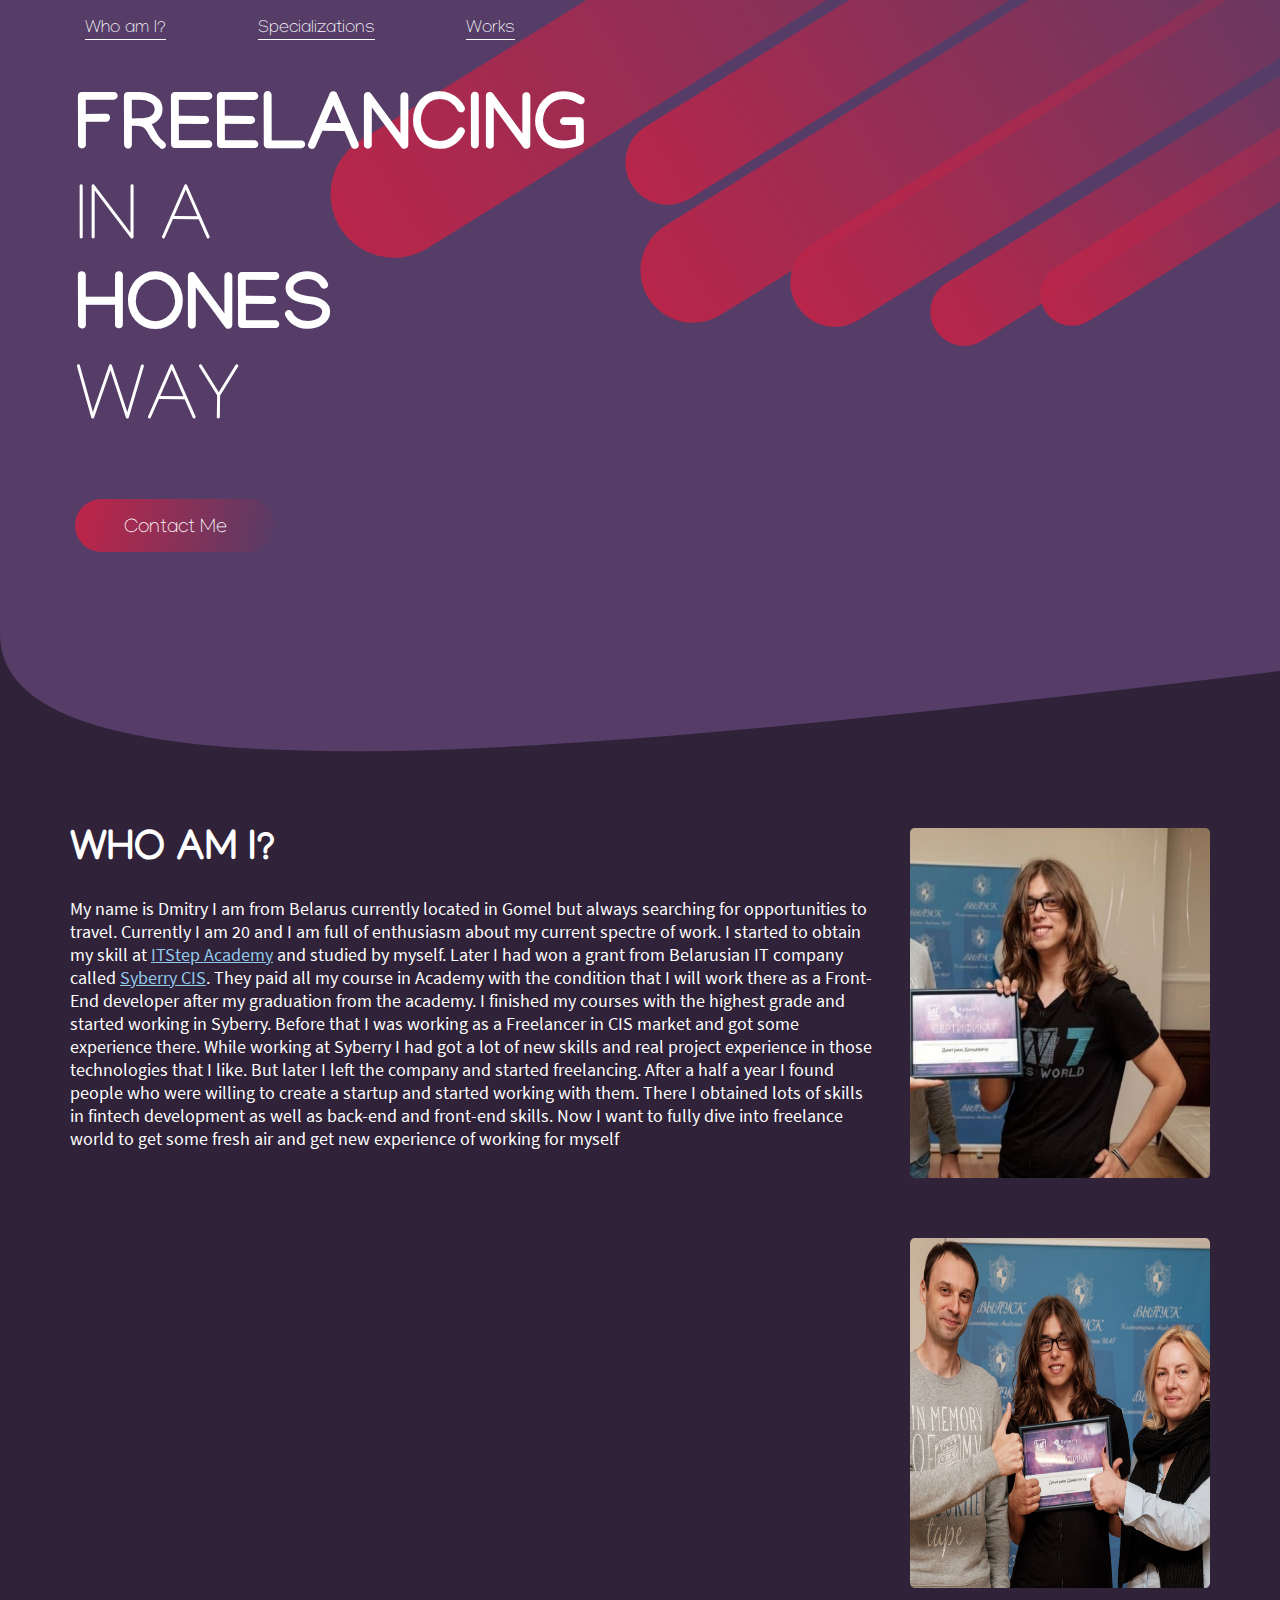
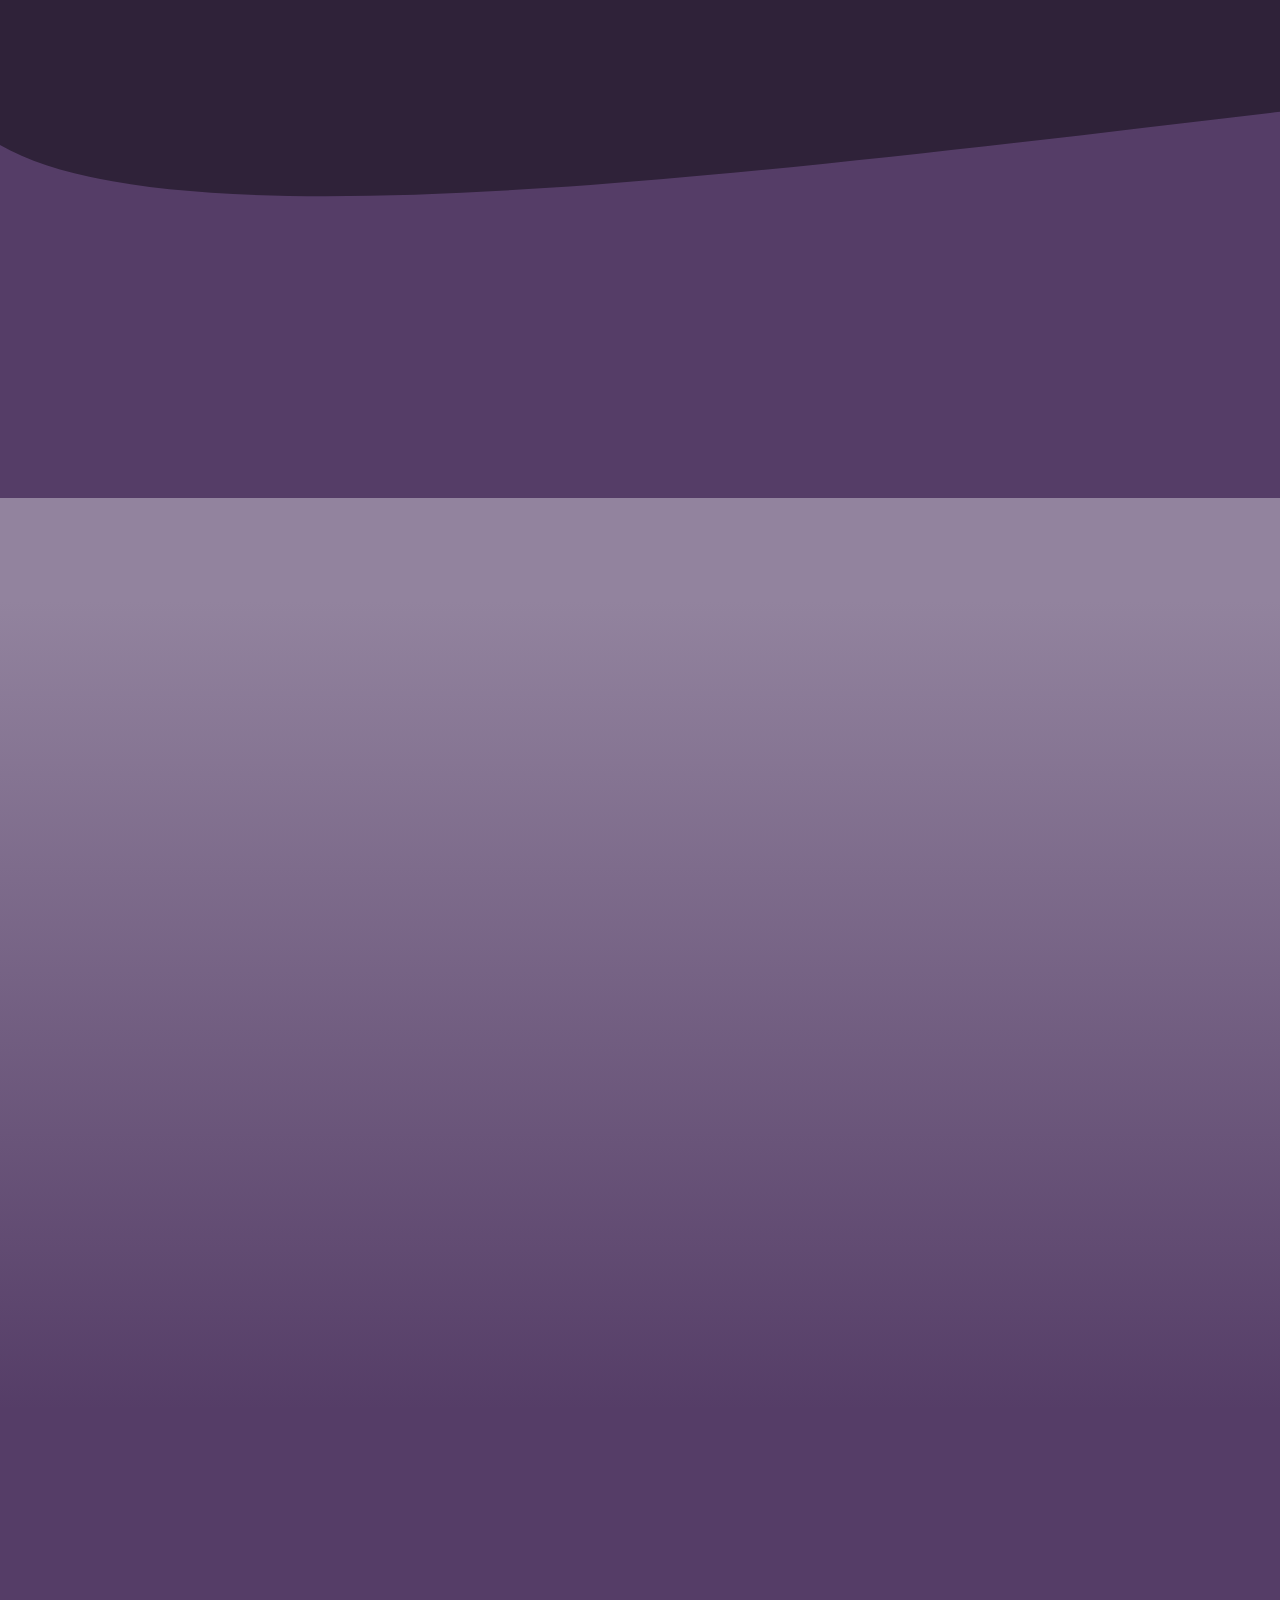
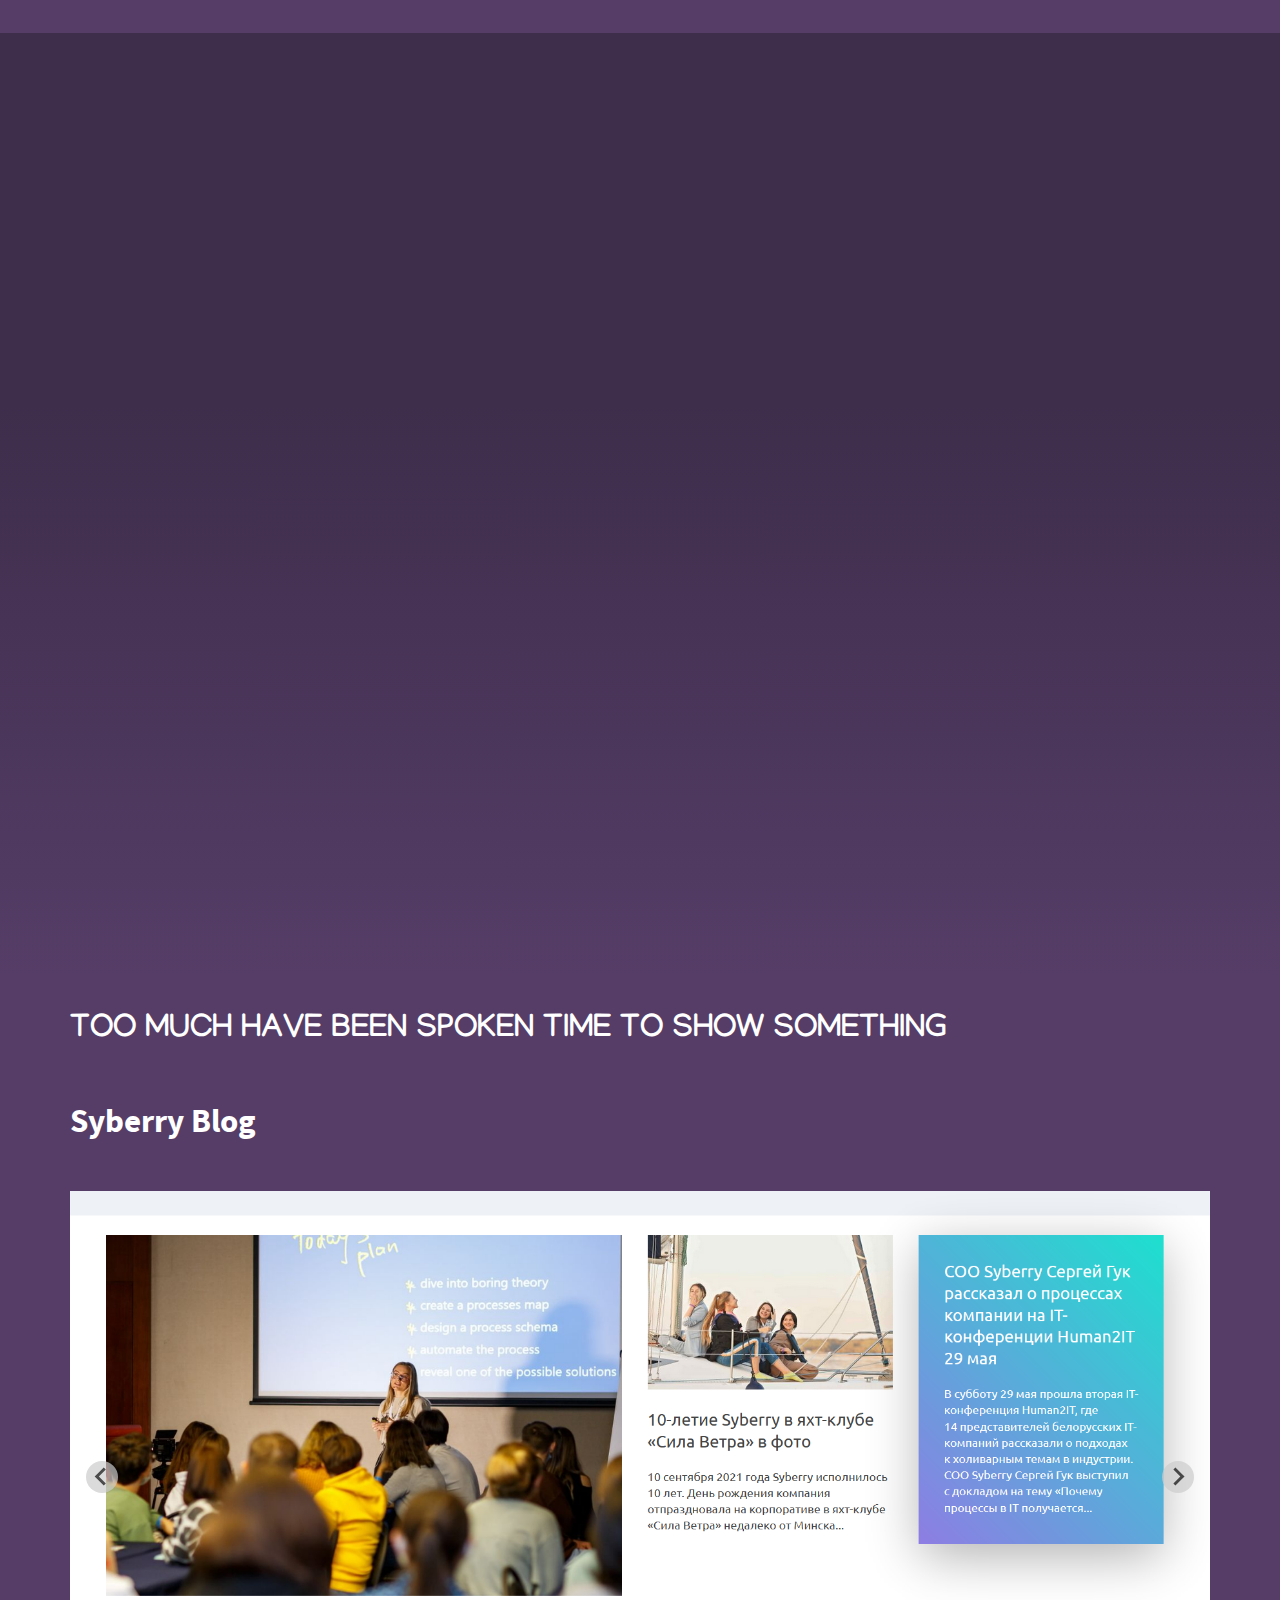
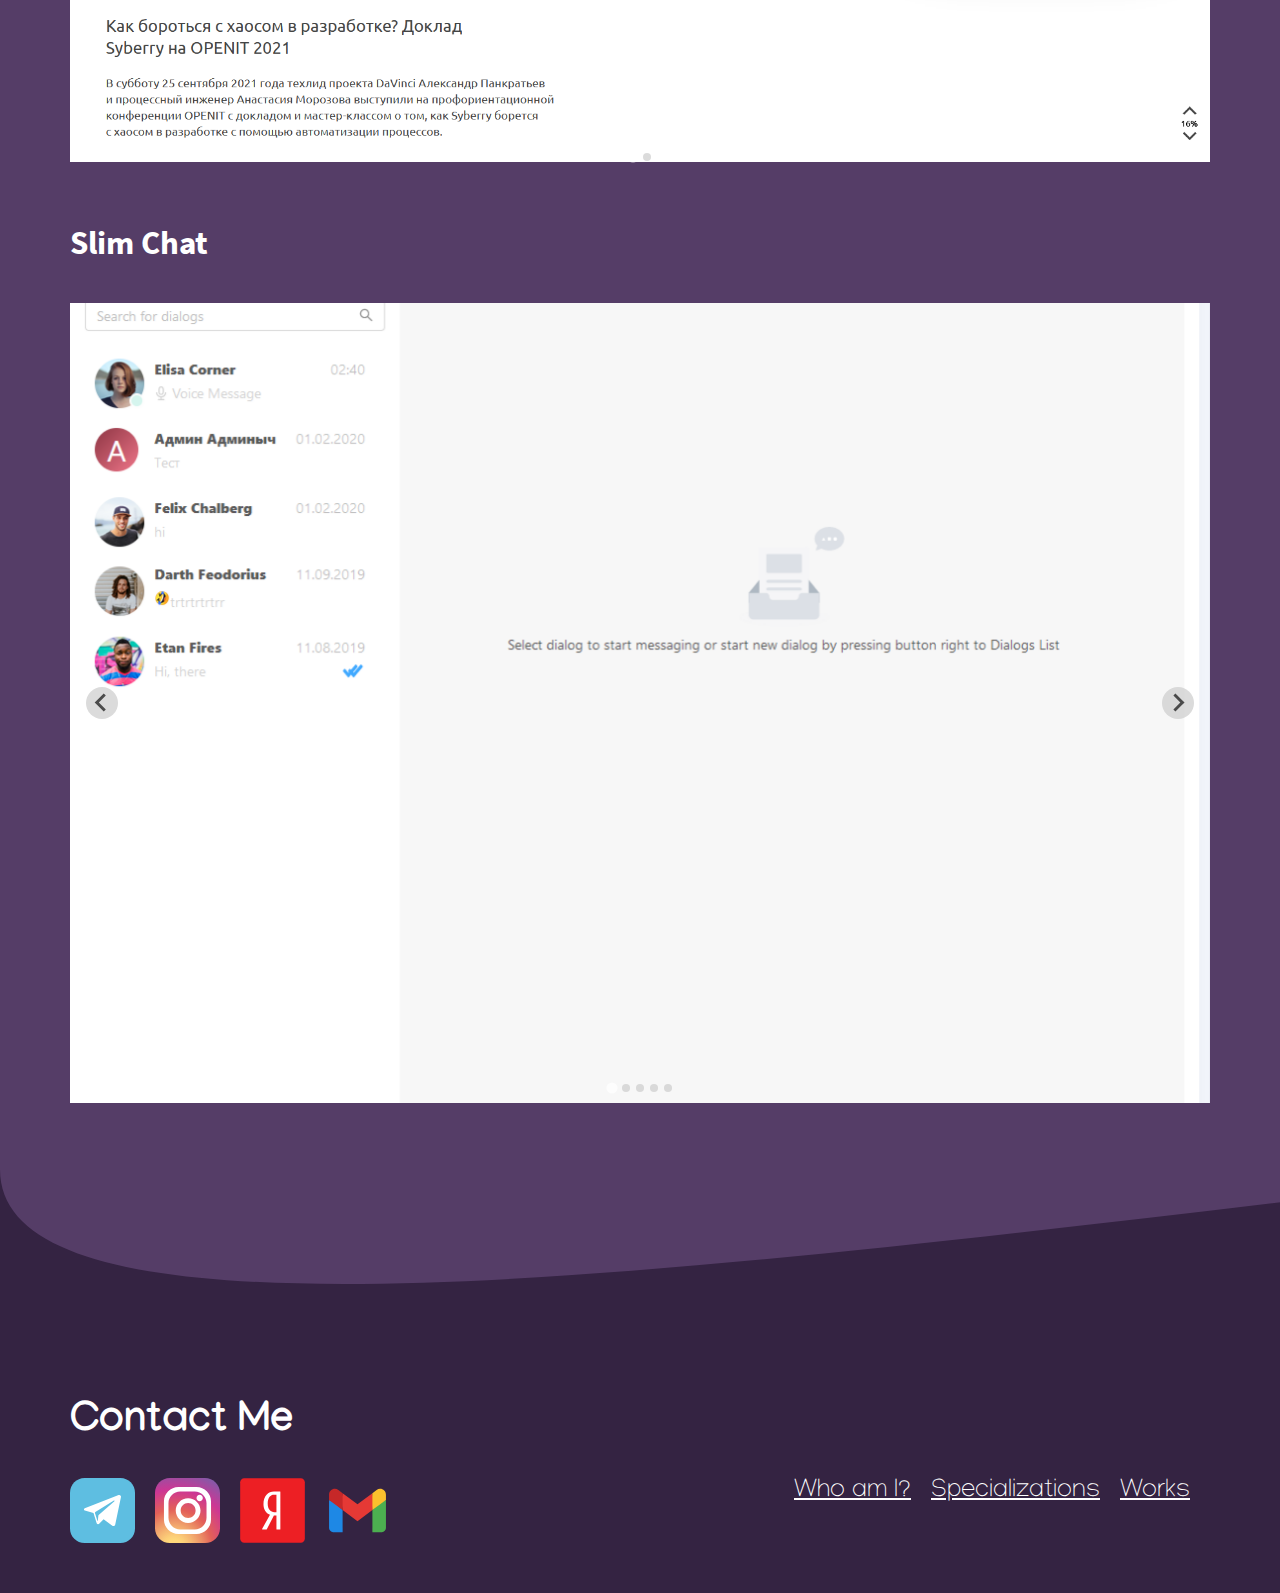
==== index.html @ aeddd4c3 "Release version 1" ====
<!doctype html>
<html lang="en">
<head>
    <meta charset="UTF-8">
    <meta name="viewport"
          content="width=device-width, user-scalable=no, initial-scale=1.0, maximum-scale=1.0, minimum-scale=1.0">
    <meta http-equiv="X-UA-Compatible" content="ie=edge">
    <title>Dmitry Dancevich</title>
    <link rel="stylesheet" href="assets/css/index.css" type="text/css">
</head>
<body>
<header class="header container">
    <nav class="nav animate__animated animate__fadeInDown">
        <a href="#whoami" class="link--scroll nav__item">Who am I?</a>
        <a href="#technologies" class="link--scroll nav__item">Specializations</a>
        <a href="#works" class="link--scroll nav__item">Works</a>
    </nav>
    <div class="header-heading">
        <p class="header-heading__bold animate__animated animate__fadeInLeft">FREELANCING</p>
        <p class="animate__fadeInLeft animate__animated">IN A</p>
        <p class="header-heading__bold animate__animated header-heading__bold--type animate__fadeInLeft">
            HONEST
        </p>
        <p class="animate__fadeInLeft animate__animated">WAY</p>
    </div>
    <button class="header-contact animate__fadeInUp animate__animated">
        <span class="header-contact__text">
            Contact Me
        </span>
    </button>
    <div class="stars">
        <img src="assets/img/star.svg" alt="" class="stars__star animate__animated animate__fadeInTopRight">
        <img src="assets/img/star.svg" alt="" class="stars__star animate__animated animate__fadeInTopRight">
        <img src="assets/img/star.svg" alt="" class="stars__star animate__animated animate__fadeInTopRight">
        <img src="assets/img/star.svg" alt="" class="stars__star animate__animated animate__fadeInTopRight">
        <img src="assets/img/star.svg" alt="" class="stars__star animate__animated animate__fadeInTopRight">
        <img src="assets/img/star.svg" alt="" class="stars__star animate__animated animate__fadeInTopRight">
    </div>
</header>
<main>
    <section id="whoami" class="who-am-i">
        <div class="who-am-i__body">
            <div class="container">
                <div class="who-am-i-columns">
                    <div class="who-am-i-column">
                        <div class="who-am-i-column-item">
                            <h1 class="who-am-i-column-item__title wow animate__animated animate__fadeInLeft">WHO AM I?</h1>
                            <p class="who-am-i-column-item__text wow animate__animated animate__fadeInLeft">
                                My name is Dmitry I am from Belarus currently located in Gomel but always searching for opportunities to travel. Currently I am 20 and I am full of enthusiasm about my current spectre of work.
                                I started to obtain my skill at
                                <a href="https://itstep.by" class="who-am-i-column-item__link">ITStep Academy</a> and studied by myself. Later I had won a grant from Belarusian IT company called
                                <a href="https://syberry.by" class="who-am-i-column-item__link">Syberry CIS</a>. They paid all my course
                                in Academy with the condition that I will work there as a Front-End developer after my graduation from the academy. I finished my courses with the highest grade and started working in Syberry. Before that I was working as a Freelancer in CIS market and got some experience there. While working at Syberry I had got a lot of new skills and real project experience in those technologies that I like. But later I left the company and started freelancing. After a half a year I found people who were willing to create a startup and started working with them. There I obtained lots of skills in fintech development as well as back-end and front-end skills. Now I want to fully dive into freelance world to get some fresh air and get new experience of working for myself
                            </p>
                            <br>
                            <p class="who-am-i-column-item__text wow animate__animated animate__fadeInLeft">
                                All that time took me for about 2 years of unending practice and development of my soft and hard skills. I can say that most of the tasks that are there in the Web can be easily handled by me.
                                I am full of enthusiasm to work and develop my skill with new projects and people. During this 2 years I have learnt a lot of new in the World of Web Development and learnt to obtain new skills super fast and this is the object of my pride
                            </p>
                        </div>
                        <div class="who-am-i-column-item">
                            <h1 class="who-am-i-column-item__title wow animate__animated animate__fadeInLeft">WHAT DO I OFFER</h1>
                            <p class="who-am-i-column-item__text wow animate__animated animate__fadeInLeft">
                                I specialize in Web Development and UI/UX Design. I have obtained all my skills during my study at ITStep Academy while attending school. My strengths are: FrontEnd, Backend applications and UI Mockups/Wireframes creation. Mostly I like these directions in the whole spectre of my interests.
                            </p>
                        </div>
                    </div>
                    <div class="who-am-i-column display-md-block">
                        <div class="who-am-i-column-item">
                            <img src="assets/img/who-am-i-img-1.png" alt="Error" class="who-am-i-column-item__img animate__animated animate__fadeInRight">
                        </div>
                        <div class="who-am-i-column-item">
                            <img src="assets/img/who-am-i-img-2.png" alt="Error" class="who-am-i-column-item__img animate__animated animate__fadeInRight">
                        </div>
                    </div>
                </div>
            </div>
        </div>
    </section>
    <section id="technologies" class="technologies">
        <h1 class="technologies__title wow animate__animated animate__fadeInDown">WITH WHAT TECHNOLOGIES DO I WORK</h1>
        <h4 class="technologies__subtitle wow animate__animated animate__fadeInDown">All technologies I fell in love with and which are my cores right now</h4>
        <h3 class="technologies__section-title wow animate__animated animate__fadeInUp">Front-End</h3>
        <div class="technologies-block front-end">
            <div class="technologies-items container">
                <div class="technologies-item animate__animated wow animate__fadeInUp technologies-item--js">
                    <img src="assets/img/js.svg" alt="" class="technologies-item__img">
                    <h3 class="technologies-item__title">JavaScript</h3>
                    <span class="technologies-item__text">
                        JavaScript is my favourite programming language and I use it on a regular basis. I have a lot of experience of working with it and developing awesome interfaces with it
                    </span>
                </div>
                <div class="technologies-item animate__animated wow animate__fadeInUp technologies-item--react" data-wow-delay=".5s">
                    <img src="assets/img/react.svg" alt="" class="technologies-item__img">
                    <h3 class="technologies-item__title">React</h3>
                    <span class="technologies-item__text">
                        I consider React as the best JavaScript library at the moment so I really like its simplicity and excellently supported ecosystem
                    </span>
                </div>
                <div class="technologies-item animate__animated wow animate__fadeInUp technologies-item--bulma" data-wow-delay="1s">
                    <img src="assets/img/bulma.svg" alt="" class="technologies-item__img">
                    <h3 class="technologies-item__title">Bulma</h3>
                    <span class="technologies-item__text">
                        Bulma is a brand new CSS library with a lot of usable components and styles. It is built on flexbox what makes it a perfect choice for me
                    </span>
                </div>
                <div class="technologies-item animate__animated wow animate__fadeInUp technologies-item--bootstrap" data-wow-delay="1.5s">
                    <img src="assets/img/bootstrap.svg" alt="" class="technologies-item__img">
                    <h3 class="technologies-item__title">Bootstrap</h3>
                    <span class="technologies-item__text">
                        Bootstrap is №2 CSS Library for me. I choose bootstrap when if it is required by the conditions of project or for better code support (Because Bootstrap is more popular than Bulma)
                    </span>
                </div>
                <div class="technologies-item animate__animated wow animate__fadeInUp technologies-item--jquery" data-wow-delay="2s">
                    <img src="assets/img/jquery.svg" alt="" class="technologies-item__img">
                    <h3 class="technologies-item__title">jQuery</h3>
                    <span class="technologies-item__text">
                        Despite jQuery is rather old for modern Front-End but sometimes some projects need it. And happily I have both experience in it and the experience of doing the same things in vanilla JS
                    </span>
                </div>
                <div class="technologies-item animate__animated wow animate__fadeInUp technologies-item--angular" data-wow-delay="2.5s">
                    <img src="assets/img/angular.svg" alt="" class="technologies-item__img">
                    <h3 class="technologies-item__title">Angular</h3>
                    <span class="technologies-item__text">
                        Angular is quite a handy solution for large applications. I got acquainted with it during my work in Fintech startup and liked its architecture.
                    </span>
                </div>
            </div>
        </div>
        <h3 class="technologies__section-title wow animate__animated animate__fadeInUp">Back-End</h3>
        <div class="technologies-block back-end">
            <div class="technologies-items container">
                <div class="technologies-item wow animate__animated animate__fadeInUp technologies-item--node">
                    <img src="assets/img/node.svg" alt="" class="technologies-item__img">
                    <h3 class="technologies-item__title">NodeJS</h3>
                    <span class="technologies-item__text">
                        As JavaScript is my favourite language I prefer using NodeJS as a Back-End platform for my applications. It is really fast and comfortable to work with
                    </span>
                </div>
                <div class="technologies-item wow animate__animated animate__fadeInUp technologies-item--php" data-wow-delay=".5s">
                    <img src="assets/img/php.svg" alt="" class="technologies-item__img">
                    <h3 class="technologies-item__title">PHP</h3>
                    <span class="technologies-item__text">
                        PHP is still the most usable language for back-end in question of developing projects of any scale. I like it and use regularly
                    </span>
                </div>
                <div class="technologies-item wow animate__animated animate__fadeInUp technologies-item--opencart" data-wow-delay="1s">
                    <img src="assets/img/opencart.svg" alt="" class="technologies-item__img">
                    <h3 class="technologies-item__title">Opencart</h3>
                    <span class="technologies-item__text">
                        Opencart is a great choice for ecommerce website and in my projects in these are usually built on it
                    </span>
                </div>
                <div class="technologies-item wow animate__animated animate__fadeInUp technologies-item--wordpress" data-wow-delay="1.5s">
                    <img src="assets/img/wordpress.svg" alt="" class="technologies-item__img">
                    <h3 class="technologies-item__title">Wordpress</h3>
                    <span class="technologies-item__text">
                        Wordpress is the most popular CMS at the moment and it gives the ability to quickly create website with everything needed
                    </span>
                </div>
                <div class="technologies-item wow animate__animated animate__fadeInUp technologies-item--python" data-wow-delay="2s">
                    <img src="assets/img/python.svg" alt="" class="technologies-item__img">
                    <h3 class="technologies-item__title">Python</h3>
                    <span class="technologies-item__text">
                        Python is world's most popular language nowadays and is used in variety of spheres. The syntax and developing speed are tremendous and I adore using it.
                    </span>
                </div>
                <div class="technologies-item wow animate__animated animate__fadeInUp technologies-item--django" data-wow-delay="2.5s">
                    <img src="assets/img/django.svg" alt="" class="technologies-item__img">
                    <h3 class="technologies-item__title">DJango</h3>
                    <span class="technologies-item__text">
                        Django is the most popular Python Web Framework for back-end. The architecture makes its extremely usable and supportable and these features are the most important to me.
                    </span>
                </div>
            </div>
        </div>
    </section>
    <section id="works" class="works">
        <div class="container">
            <h1 class="works__title">TOO MUCH HAVE BEEN SPOKEN TIME TO SHOW SOMETHING</h1>
            <div class="works-work">
                <h4 class="works-work__title">Syberry Blog</h4>
                <div class="works-work-slider syberry-blog splide">
                    <div class="works-work-slider__track splide__track">
                        <div class="works-work-slider__list splide__list">
                            <div class="works-work-slider__slide splide__slide">
                                <img src="assets/img/syberry-blog/slide01.PNG" alt="" class="works-work-slider__img">
                            </div>
                            <div class="works-work-slider__slide splide__slide">
                                <img src="assets/img/syberry-blog/slide02.PNG" alt="" class="works-work-slider__img">
                            </div>
                        </div>
                    </div>
                </div>
            </div>
            <div class="works-work">
                <h4 class="works-work__title">Slim Chat</h4>
                <div class="works-work-slider slim-chat splide">
                    <div class="works-work-slider__track splide__track">
                        <div class="works-work-slider__list splide__list">
                            <div class="works-work-slider__slide splide__slide">
                                <img src="assets/img/slim-chat/slide01.PNG" alt="" class="works-work-slider__img">
                            </div>
                            <div class="works-work-slider__slide splide__slide">
                                <img src="assets/img/slim-chat/slide02.PNG" alt="" class="works-work-slider__img">
                            </div>
                            <div class="works-work-slider__slide splide__slide">
                                <img src="assets/img/slim-chat/slide03.PNG" alt="" class="works-work-slider__img">
                            </div>
                            <div class="works-work-slider__slide splide__slide">
                                <img src="assets/img/slim-chat/slide04.PNG" alt="" class="works-work-slider__img">
                            </div>
                            <div class="works-work-slider__slide splide__slide">
                                <img src="assets/img/slim-chat/slide05.PNG" alt="" class="works-work-slider__img">
                            </div>
                        </div>
                    </div>
                </div>
            </div>
        </div>
    </section>
</main>
<footer class="footer">
    <div class="footer__body">
        <div class="container">
            <h1 class="footer__title">Contact Me</h1>
            <div class="footer__links">
                <div class="footer-contacts">
                    <a href="" class="footer-contacts__link">
                        <img src="assets/img/telegram.svg" alt="" class="footer-contacts__icon">
                    </a>
                    <a href="" class="footer-contacts__link">
                        <img src="assets/img/instagram.svg" alt="" class="footer-contacts__icon">
                    </a>
                    <a href="" class="footer-contacts__link">
                        <img src="assets/img/yandex-mail.svg" alt="" class="footer-contacts__icon">
                    </a>
                    <a href="" class="footer-contacts__link">
                        <img src="assets/img/gmail.svg" alt="" class="footer-contacts__icon">
                    </a>
                </div>
                <div class="footer-nav">
                    <a href="#whoami" class="link--scroll footer-nav__link">Who am I?</a>
                    <a href="#technologies" data-id="technologies" class="link--scroll footer-nav__link">Specializations</a>
                    <a href="#works" data-id="works" class="link--scroll footer-nav__link">Works</a>
                </div>
            </div>
        </div>
    </div>
</footer>
<script src="assets/js/index.min.js"></script>
<script>
    new WOW().init();

    const splideOptions = {
        type         : 'loop',
        autoplay     : true,
        perPage      : 1,
        pauseOnHover : false,
        resetProgress: false,
    }

    new Splide('.syberry-blog', splideOptions).mount();
    new Splide('.slim-chat', splideOptions).mount();
</script>
</body>
</html>
---- assets/css/index.css ----
html {
  box-sizing: border-box;
}

html, body {
  overflow-x: hidden;
}

*,
*::after,
*::before {
  box-sizing: inherit;
}

ul[class],
ol[class] {
  padding: 0;
}

body,
h1,
h2,
h3,
h4,
h5,
h6,
p,
ul[class],
ol[class],
li,
figure,
figcaption,
blockquote,
dl,
dd {
  margin: 0;
}

ul[class] {
  list-style: none;
}

img {
  display: block;
}

input,
button,
textarea,
select {
  font: inherit;
}

button {
  cursor: pointer;
  border: 0;
  background-color: transparent;
}

a {
  text-decoration: none;
  color: #FFFFFF;
}
a:focus {
  color: #FFFFFF;
}

html {
  scroll-behavior: smooth;
}

body {
  background-color: #553D67;
}

.container {
  padding-right: 15px;
  padding-left: 15px;
  margin-right: auto;
  margin-left: auto;
}

@media (min-width: 768px) {
  .container {
    width: 750px;
  }
}
@media (min-width: 992px) {
  .container {
    width: 970px;
  }
}
@media (min-width: 1200px) {
  .container {
    width: 1170px;
  }
}
@media screen and (max-width: 768px) {
  .display-md-block {
    display: none;
  }
}
@media screen and (min-width: 768px) {
  .display-md-block {
    display: block;
  }
}

@font-face {
  font-family: "Manjari";
  src: url("../fonts/Manjari-Regular.ttf") format("truetype");
}
@font-face {
  font-family: "Manjari-Thin";
  src: url("../fonts/Manjari-Thin.ttf") format("truetype");
}
@font-face {
  font-family: "Manjari-Bold";
  src: url("../fonts/Manjari-Bold.ttf") format("truetype");
}
@font-face {
  font-family: "Source-Sans-Regular";
  src: url("../fonts/SourceSansPro-Regular.ttf") format("truetype");
}
@font-face {
  font-family: "Source-Sans-Bold";
  src: url("../fonts/SourceSansPro-Bold.ttf") format("truetype");
}
.header {
  display: flex;
  flex-direction: column;
  padding: 20px;
}

.nav {
  padding: 0 10px;
  display: flex;
  justify-content: space-between;
  position: relative;
  font-size: 14px;
}
.nav__item {
  font-family: "Manjari-Thin", sans-serif;
  position: relative;
}
.nav__item::after {
  display: block;
  content: "";
  position: absolute;
  height: 1px;
  width: 100%;
  bottom: -1px;
  background-color: #FFFFFF;
}
@media screen and (min-width: 768px) {
  .nav {
    width: 450px;
    font-size: 18px;
  }
}

.header-heading {
  color: #FFFFFF;
  font-family: "Manjari-Thin";
  font-size: 45px;
  margin-top: 50px;
  font-weight: 100;
}
.header-heading__bold {
  font-family: "Manjari-Bold";
  font-weight: 900;
}
@media screen and (min-width: 768px) {
  .header-heading {
    font-size: 80px;
  }
}

.header-contact {
  background: linear-gradient(101.74deg, #b8264a 8.53%, transparent 101.26%);
  -webkit-border-radius: 60px;
  -moz-border-radius: 60px;
  border-radius: 60px;
  width: 200px;
  padding: 12px 30px;
  margin: 50px auto auto;
}
.header-contact__text {
  font-family: "Manjari-Thin", sans-serif;
  font-weight: 100;
  color: #FFFFFF;
  font-size: 20px;
  margin-top: 7px;
  display: block;
}
@media screen and (min-width: 576px) {
  .header-contact {
    margin: 50px 0 0;
  }
}

.stars {
  position: absolute;
  z-index: -1;
  top: 0;
  right: -10vw;
  width: 100%;
  height: 100%;
}
.stars__star {
  position: absolute;
  transition: transform 0.5s ease-in-out, left 0.5s ease-in-out, top 0.5s ease-in-out;
}
.stars__star:nth-child(1) {
  top: -107px;
  left: 55px;
  width: 400px;
}
.stars__star:nth-child(2) {
  width: 300px;
  left: 150px;
  top: -15px;
}
.stars__star:nth-child(3) {
  width: 445px;
  left: 160px;
  top: -15px;
}
.stars__star:nth-child(4) {
  width: 335px;
  left: 250px;
  top: 40px;
}
.stars__star:nth-child(5) {
  width: 185px;
  top: 185px;
  left: 270px;
}
.stars__star:nth-child(6) {
  width: 148px;
  top: 205px;
  left: 305px;
}
@media screen and (min-width: 768px) {
  .stars__star:nth-child(1) {
    top: -25vw;
    left: -30vw;
    width: calc(400px + 50%);
  }
  .stars__star:nth-child(2) {
    width: calc(300px + 50%);
    left: -2vw;
    top: -20vw;
  }
  .stars__star:nth-child(3) {
    width: calc(445px + 50%);
    left: 0;
    top: -18vw;
  }
  .stars__star:nth-child(4) {
    width: calc(335px + 50%);
    left: 12vw;
    top: -10vw;
  }
  .stars__star:nth-child(5) {
    width: calc(185px + 50%);
    top: 5vw;
    left: 30vw;
  }
  .stars__star:nth-child(6) {
    width: calc(148px + 50%);
    top: 9vw;
    left: 35vw;
  }
}
@media screen and (min-width: 992px) {
  .stars__star:nth-child(1) {
    top: -350px;
    left: -310px;
    width: 900px;
  }
  .stars__star:nth-child(2) {
    width: 600px;
    left: -15px;
    top: -200px;
  }
  .stars__star:nth-child(3) {
    width: 745px;
    left: 0;
    top: -180px;
  }
  .stars__star:nth-child(4) {
    width: 632px;
    left: 150px;
    top: -100px;
  }
  .stars__star:nth-child(5) {
    width: 482px;
    top: 20px;
    left: 290px;
  }
  .stars__star:nth-child(6) {
    width: 445px;
    top: 25px;
    left: 400px;
  }
}
@media screen and (min-width: 576px) {
  .stars {
    width: 75%;
  }
}
@media screen and (min-width: 768px) {
  .stars {
    width: 60%;
  }
}

.footer {
  position: relative;
}
.footer::before {
  display: block;
  content: "";
  min-width: 1922px;
  min-height: 215px;
  position: relative;
  width: 100%;
  height: 20vw;
  background-image: url("../img/footer-top-wave.svg");
  background-size: cover;
  top: 0;
}
.footer__body {
  height: 100%;
  width: 100%;
  background-color: #342342;
  padding: 40px 0 50px;
}
.footer__title {
  font-family: "Manjari-Bold", sans-serif;
  font-size: 42px;
  color: #FFFFFF;
  margin-bottom: 30px;
}
.footer__links {
  display: flex;
  flex-direction: column;
  justify-content: space-between;
}
@media screen and (min-width: 992px) {
  .footer__links {
    flex-direction: row;
  }
}
.footer-contacts {
  display: flex;
  flex-wrap: wrap;
  margin-bottom: 40px;
}
@media screen and (min-width: 992px) {
  .footer-contacts {
    margin-bottom: 0;
  }
}
.footer-contacts__link {
  display: block;
  margin-right: 20px;
}
.footer-contacts__icon {
  width: 50px;
  height: 50px;
}
@media screen and (min-width: 992px) {
  .footer-contacts__icon {
    width: 65px;
    height: 65px;
  }
}
.footer-nav {
  display: flex;
  flex-direction: column;
}
@media screen and (min-width: 992px) {
  .footer-nav {
    flex-direction: row;
  }
}
.footer-nav__link {
  font-family: "Manjari-Thin", sans-serif;
  font-size: 26px;
  text-decoration: underline;
}
.footer-nav__link:not(:last-child) {
  margin-bottom: 20px;
}
@media screen and (min-width: 992px) {
  .footer-nav__link {
    margin-right: 20px;
  }
}

.who-am-i {
  position: relative;
}
.who-am-i__body {
  height: 100%;
  width: 100%;
  background-color: #2F2239;
}
.who-am-i::before, .who-am-i::after {
  display: block;
  content: "";
  min-width: 1922px;
  min-height: 215px;
  position: relative;
  width: 100%;
  height: 20vw;
}
.who-am-i::before {
  background-image: url("../img/who-am-i-top-wave.svg");
  background-size: cover;
  top: 0;
}
.who-am-i::after {
  background-image: url("../img/who-am-i-bottom-wave.svg");
  background-size: cover;
  bottom: 0;
}
@media screen and (min-width: 768px) {
  .who-am-i .who-am-i-columns {
    display: flex;
  }
}
.who-am-i .who-am-i-column:not(:first-child) {
  margin-left: 30px;
}
.who-am-i .who-am-i-column-item:not(:first-child) {
  margin-top: 60px;
}
.who-am-i .who-am-i-column-item__title {
  font-size: 42px;
  font-family: "Manjari-Bold", sans-serif;
  color: #FFFFFF;
  margin-bottom: 20px;
}
.who-am-i .who-am-i-column-item__text {
  font-family: "Source-Sans-Regular", sans-serif;
  color: #FFFFFF;
  font-size: 18px;
}
.who-am-i .who-am-i-column-item__link {
  color: #93CAED;
  text-decoration: underline;
}
.who-am-i .who-am-i-column-item__img {
  max-width: 666px;
  max-height: 693px;
  width: 300px;
  height: 350px;
}

.technologies__title {
  font-family: "Manjari-Bold", sans-serif;
  color: #FFFFFF;
  text-align: center;
  font-size: 44px;
  margin-bottom: 20px;
}
.technologies__subtitle {
  font-family: "Source-Sans-Bold", sans-serif;
  color: #FFFFFF;
  text-align: center;
  font-size: 22px;
  font-weight: 700;
}
.technologies__section-title {
  font-family: "Manjari-Bold", sans-serif;
  color: #FFFFFF;
  font-size: 38px;
  margin: 50px auto 30px;
  text-align: center;
}
.technologies-block {
  margin-top: 60px;
  position: relative;
}
.technologies-block.front-end {
  background: linear-gradient(180deg, #92839E 10.5%, transparent 93.07%);
}
.technologies-block.back-end {
  background: linear-gradient(180deg, #3E2D4B 38.16%, transparent 96.31%);
}
.technologies-items {
  display: flex;
  flex-direction: column;
  align-items: center;
  padding: 40px 0;
}
@media screen and (min-width: 576px) {
  .technologies-items {
    flex-direction: row;
    flex-wrap: wrap;
    position: relative;
  }
}
.technologies-item {
  width: 260px;
  padding: 35px 10px;
  display: flex;
  flex-direction: column;
  align-items: center;
  border-radius: 32px;
  height: 430px;
  margin-bottom: 20px;
}
@media screen and (min-width: 576px) {
  .technologies-item {
    margin-right: 20px;
  }
}
.technologies-item__title {
  color: #FFFFFF;
  font-family: "Manjari-Bold", sans-serif;
  margin: 50px 0 25px;
  font-size: 36px;
}
@media screen and (min-width: 576px) {
  .technologies-item__title {
    font-size: 38px;
    margin: 30px 0 10px;
  }
}
.technologies-item__text {
  color: #FFFFFF;
  text-align: center;
  font-family: "Source-Sans-Bold", sans-serif;
  font-size: 16px;
}
@media screen and (min-width: 576px) {
  .technologies-item__text {
    font-size: 18px;
  }
}
.technologies-item__img {
  width: 170px;
  height: 125px;
}

.technologies-item--js {
  background: linear-gradient(154.28deg, #F7DF1E -22.64%, transparent 106.44%);
}
.technologies-item--react {
  background: linear-gradient(154.28deg, #2646B8 -22.64%, transparent 106.44%);
}
.technologies-item--bulma {
  background: linear-gradient(154.28deg, #00D1B2 -22.64%, transparent 106.44%);
}
.technologies-item--bootstrap {
  background: linear-gradient(154.28deg, #331642 -22.64%, transparent 106.44%);
}
.technologies-item--jquery {
  background: linear-gradient(154.28deg, #1a5bfa -22.64%, transparent 106.44%);
}
.technologies-item--angular {
  background: linear-gradient(154.28deg, #C3002F -22.64%, transparent 106.44%);
}
.technologies-item--node {
  background: linear-gradient(154.28deg, #539E43 -22.64%, transparent 106.44%);
}
.technologies-item--php {
  background: linear-gradient(154.28deg, #8B92BD -22.64%, transparent 106.44%);
}
.technologies-item--opencart {
  background: linear-gradient(154.28deg, #38C5F2 -22.64%, transparent 106.44%);
}
.technologies-item--wordpress {
  background: linear-gradient(154.28deg, #3498D8 -22.64%, transparent 106.44%);
}
.technologies-item--python {
  background: linear-gradient(154.28deg, #FFCA1D -22.64%, #347AB4 72.82%, transparent 106.44%);
}
.technologies-item--django {
  background: linear-gradient(154.28deg, #092E20 -22.64%, transparent 106.44%);
}

.works__title {
  font-family: "Manjari-Bold", sans-serif;
  color: #FFFFFF;
  font-size: 32px;
}
.works-work__title {
  font-family: "Source-Sans-Bold", sans-serif;
  color: #FFFFFF;
  font-size: 33px;
  margin: 50px 0 40px;
}
.works-work-slider__track {
  max-width: 1700px;
  margin: auto;
}
.works-work-slider__slide {
  display: flex;
  align-items: center;
  max-height: 800px;
}
.works-work-slider__img {
  width: 100%;
}

.splide__container {
  box-sizing: border-box;
  position: relative;
}

.splide__list {
  -webkit-backface-visibility: hidden;
  backface-visibility: hidden;
  display: -ms-flexbox;
  display: flex;
  height: 100%;
  margin: 0 !important;
  padding: 0 !important;
  transform-style: preserve-3d;
}

.splide.is-initialized:not(.is-active) .splide__list {
  display: block;
}

.splide__pagination {
  -ms-flex-align: center;
  align-items: center;
  display: -ms-flexbox;
  display: flex;
  -ms-flex-wrap: wrap;
  flex-wrap: wrap;
  -ms-flex-pack: center;
  justify-content: center;
  margin: 0;
  pointer-events: none;
}

.splide__pagination li {
  display: inline-block;
  line-height: 1;
  list-style-type: none;
  margin: 0;
  pointer-events: auto;
}

.splide__progress__bar {
  width: 0;
}

.splide {
  outline: none;
  position: relative;
  visibility: hidden;
}

.splide.is-initialized, .splide.is-rendered {
  visibility: visible;
}

.splide__slide {
  -webkit-backface-visibility: hidden;
  backface-visibility: hidden;
  box-sizing: border-box;
  -ms-flex-negative: 0;
  flex-shrink: 0;
  list-style-type: none !important;
  margin: 0;
  outline: none;
  position: relative;
}

.splide__slide img {
  vertical-align: bottom;
}

.splide__slider {
  position: relative;
}

.splide__spinner {
  animation: splide-loading 1s linear infinite;
  border: 2px solid #999;
  border-left-color: transparent;
  border-radius: 50%;
  bottom: 0;
  display: inline-block;
  height: 20px;
  left: 0;
  margin: auto;
  position: absolute;
  right: 0;
  top: 0;
  width: 20px;
}

.splide__track {
  overflow: hidden;
  position: relative;
  z-index: 0;
}

@keyframes splide-loading {
  0% {
    transform: rotate(0);
  }
  to {
    transform: rotate(1turn);
  }
}
.splide--draggable > .splide__slider > .splide__track, .splide--draggable > .splide__track {
  -webkit-user-select: none;
  -ms-user-select: none;
  user-select: none;
}

.splide--fade > .splide__slider > .splide__track > .splide__list, .splide--fade > .splide__track > .splide__list {
  display: block;
}

.splide--fade > .splide__slider > .splide__track > .splide__list > .splide__slide, .splide--fade > .splide__track > .splide__list > .splide__slide {
  left: 0;
  opacity: 0;
  position: absolute;
  top: 0;
  z-index: 0;
}

.splide--fade > .splide__slider > .splide__track > .splide__list > .splide__slide.is-active, .splide--fade > .splide__track > .splide__list > .splide__slide.is-active {
  opacity: 1;
  position: relative;
  z-index: 1;
}

.splide--rtl {
  direction: rtl;
}

.splide--ttb.is-active > .splide__slider > .splide__track > .splide__list, .splide--ttb.is-active > .splide__track > .splide__list {
  display: block;
}

.splide__arrow {
  -ms-flex-align: center;
  align-items: center;
  background: #ccc;
  border: 0;
  border-radius: 50%;
  cursor: pointer;
  display: -ms-flexbox;
  display: flex;
  height: 2em;
  -ms-flex-pack: center;
  justify-content: center;
  opacity: 0.7;
  padding: 0;
  position: absolute;
  top: 50%;
  transform: translateY(-50%);
  width: 2em;
  z-index: 1;
}

.splide__arrow svg {
  fill: #000;
  height: 1.2em;
  width: 1.2em;
}

.splide__arrow:hover {
  opacity: 0.9;
}

.splide__arrow:focus {
  outline: none;
}

.splide__arrow--prev {
  left: 1em;
}

.splide__arrow--prev svg {
  transform: scaleX(-1);
}

.splide__arrow--next {
  right: 1em;
}

.splide__pagination {
  bottom: 0.5em;
  left: 0;
  padding: 0 1em;
  position: absolute;
  right: 0;
  z-index: 1;
}

.splide__pagination__page {
  background: #ccc;
  border: 0;
  border-radius: 50%;
  display: inline-block;
  height: 8px;
  margin: 3px;
  opacity: 0.7;
  padding: 0;
  transition: transform 0.2s linear;
  width: 8px;
}

.splide__pagination__page.is-active {
  background: #fff;
  transform: scale(1.4);
}

.splide__pagination__page:hover {
  cursor: pointer;
  opacity: 0.9;
}

.splide__pagination__page:focus {
  outline: none;
}

.splide__progress__bar {
  background: #ccc;
  height: 3px;
}

.splide--nav > .splide__slider > .splide__track > .splide__list > .splide__slide, .splide--nav > .splide__track > .splide__list > .splide__slide {
  border: 3px solid transparent;
  cursor: pointer;
}

.splide--nav > .splide__slider > .splide__track > .splide__list > .splide__slide.is-active, .splide--nav > .splide__track > .splide__list > .splide__slide.is-active {
  border: 3px solid #000;
}

.splide--nav > .splide__slider > .splide__track > .splide__list > .splide__slide:focus, .splide--nav > .splide__track > .splide__list > .splide__slide:focus {
  outline: none;
}

.splide--rtl > .splide__arrows .splide__arrow--prev, .splide--rtl > .splide__slider > .splide__track > .splide__arrows .splide__arrow--prev, .splide--rtl > .splide__track > .splide__arrows .splide__arrow--prev {
  left: auto;
  right: 1em;
}

.splide--rtl > .splide__arrows .splide__arrow--prev svg, .splide--rtl > .splide__slider > .splide__track > .splide__arrows .splide__arrow--prev svg, .splide--rtl > .splide__track > .splide__arrows .splide__arrow--prev svg {
  transform: scaleX(1);
}

.splide--rtl > .splide__arrows .splide__arrow--next, .splide--rtl > .splide__slider > .splide__track > .splide__arrows .splide__arrow--next, .splide--rtl > .splide__track > .splide__arrows .splide__arrow--next {
  left: 1em;
  right: auto;
}

.splide--rtl > .splide__arrows .splide__arrow--next svg, .splide--rtl > .splide__slider > .splide__track > .splide__arrows .splide__arrow--next svg, .splide--rtl > .splide__track > .splide__arrows .splide__arrow--next svg {
  transform: scaleX(-1);
}

.splide--ttb > .splide__arrows .splide__arrow, .splide--ttb > .splide__slider > .splide__track > .splide__arrows .splide__arrow, .splide--ttb > .splide__track > .splide__arrows .splide__arrow {
  left: 50%;
  transform: translate(-50%);
}

.splide--ttb > .splide__arrows .splide__arrow--prev, .splide--ttb > .splide__slider > .splide__track > .splide__arrows .splide__arrow--prev, .splide--ttb > .splide__track > .splide__arrows .splide__arrow--prev {
  top: 1em;
}

.splide--ttb > .splide__arrows .splide__arrow--prev svg, .splide--ttb > .splide__slider > .splide__track > .splide__arrows .splide__arrow--prev svg, .splide--ttb > .splide__track > .splide__arrows .splide__arrow--prev svg {
  transform: rotate(-90deg);
}

.splide--ttb > .splide__arrows .splide__arrow--next, .splide--ttb > .splide__slider > .splide__track > .splide__arrows .splide__arrow--next, .splide--ttb > .splide__track > .splide__arrows .splide__arrow--next {
  bottom: 1em;
  top: auto;
}

.splide--ttb > .splide__arrows .splide__arrow--next svg, .splide--ttb > .splide__slider > .splide__track > .splide__arrows .splide__arrow--next svg, .splide--ttb > .splide__track > .splide__arrows .splide__arrow--next svg {
  transform: rotate(90deg);
}

.splide--ttb > .splide__pagination, .splide--ttb > .splide__slider > .splide__pagination {
  bottom: 0;
  display: -ms-flexbox;
  display: flex;
  -ms-flex-direction: column;
  flex-direction: column;
  left: auto;
  padding: 1em 0;
  right: 0.5em;
  top: 0;
}

/*!
* animate.css - https://animate.style/
* Version - 4.1.1
* Licensed under the MIT license - http://opensource.org/licenses/MIT
*
* Copyright (c) 2020 Animate.css
*/
:root {
  --animate-duration: 1s;
  --animate-delay: 1s;
  --animate-repeat: 1;
}

.animate__animated {
  -webkit-animation-duration: 1s;
  animation-duration: 1s;
  -webkit-animation-duration: var(--animate-duration);
  animation-duration: var(--animate-duration);
  -webkit-animation-fill-mode: both;
  animation-fill-mode: both;
}

.animate__animated.animate__infinite {
  -webkit-animation-iteration-count: infinite;
  animation-iteration-count: infinite;
}

.animate__animated.animate__repeat-1 {
  -webkit-animation-iteration-count: 1;
  animation-iteration-count: 1;
  -webkit-animation-iteration-count: var(--animate-repeat);
  animation-iteration-count: var(--animate-repeat);
}

.animate__animated.animate__repeat-2 {
  -webkit-animation-iteration-count: 2;
  animation-iteration-count: 2;
  -webkit-animation-iteration-count: calc(var(--animate-repeat) * 2);
  animation-iteration-count: calc(var(--animate-repeat) * 2);
}

.animate__animated.animate__repeat-3 {
  -webkit-animation-iteration-count: 3;
  animation-iteration-count: 3;
  -webkit-animation-iteration-count: calc(var(--animate-repeat) * 3);
  animation-iteration-count: calc(var(--animate-repeat) * 3);
}

.animate__animated.animate__delay-1s {
  -webkit-animation-delay: 1s;
  animation-delay: 1s;
  -webkit-animation-delay: var(--animate-delay);
  animation-delay: var(--animate-delay);
}

.animate__animated.animate__delay-2s {
  -webkit-animation-delay: 2s;
  animation-delay: 2s;
  -webkit-animation-delay: calc(var(--animate-delay) * 2);
  animation-delay: calc(var(--animate-delay) * 2);
}

.animate__animated.animate__delay-3s {
  -webkit-animation-delay: 3s;
  animation-delay: 3s;
  -webkit-animation-delay: calc(var(--animate-delay) * 3);
  animation-delay: calc(var(--animate-delay) * 3);
}

.animate__animated.animate__delay-4s {
  -webkit-animation-delay: 4s;
  animation-delay: 4s;
  -webkit-animation-delay: calc(var(--animate-delay) * 4);
  animation-delay: calc(var(--animate-delay) * 4);
}

.animate__animated.animate__delay-5s {
  -webkit-animation-delay: 5s;
  animation-delay: 5s;
  -webkit-animation-delay: calc(var(--animate-delay) * 5);
  animation-delay: calc(var(--animate-delay) * 5);
}

.animate__animated.animate__faster {
  -webkit-animation-duration: 0.5s;
  animation-duration: 0.5s;
  -webkit-animation-duration: calc(var(--animate-duration) / 2);
  animation-duration: calc(var(--animate-duration) / 2);
}

.animate__animated.animate__fast {
  -webkit-animation-duration: 0.8s;
  animation-duration: 0.8s;
  -webkit-animation-duration: calc(var(--animate-duration) * 0.8);
  animation-duration: calc(var(--animate-duration) * 0.8);
}

.animate__animated.animate__slow {
  -webkit-animation-duration: 2s;
  animation-duration: 2s;
  -webkit-animation-duration: calc(var(--animate-duration) * 2);
  animation-duration: calc(var(--animate-duration) * 2);
}

.animate__animated.animate__slower {
  -webkit-animation-duration: 3s;
  animation-duration: 3s;
  -webkit-animation-duration: calc(var(--animate-duration) * 3);
  animation-duration: calc(var(--animate-duration) * 3);
}

@media print, (prefers-reduced-motion: reduce) {
  .animate__animated {
    -webkit-animation-duration: 1ms !important;
    animation-duration: 1ms !important;
    -webkit-transition-duration: 1ms !important;
    transition-duration: 1ms !important;
    -webkit-animation-iteration-count: 1 !important;
    animation-iteration-count: 1 !important;
  }

  .animate__animated[class*=Out] {
    opacity: 0;
  }
}
/* Attention seekers  */
@-webkit-keyframes bounce {
  from, 20%, 53%, to {
    -webkit-animation-timing-function: cubic-bezier(0.215, 0.61, 0.355, 1);
    animation-timing-function: cubic-bezier(0.215, 0.61, 0.355, 1);
    -webkit-transform: translate3d(0, 0, 0);
    transform: translate3d(0, 0, 0);
  }
  40%, 43% {
    -webkit-animation-timing-function: cubic-bezier(0.755, 0.05, 0.855, 0.06);
    animation-timing-function: cubic-bezier(0.755, 0.05, 0.855, 0.06);
    -webkit-transform: translate3d(0, -30px, 0) scaleY(1.1);
    transform: translate3d(0, -30px, 0) scaleY(1.1);
  }
  70% {
    -webkit-animation-timing-function: cubic-bezier(0.755, 0.05, 0.855, 0.06);
    animation-timing-function: cubic-bezier(0.755, 0.05, 0.855, 0.06);
    -webkit-transform: translate3d(0, -15px, 0) scaleY(1.05);
    transform: translate3d(0, -15px, 0) scaleY(1.05);
  }
  80% {
    -webkit-transition-timing-function: cubic-bezier(0.215, 0.61, 0.355, 1);
    transition-timing-function: cubic-bezier(0.215, 0.61, 0.355, 1);
    -webkit-transform: translate3d(0, 0, 0) scaleY(0.95);
    transform: translate3d(0, 0, 0) scaleY(0.95);
  }
  90% {
    -webkit-transform: translate3d(0, -4px, 0) scaleY(1.02);
    transform: translate3d(0, -4px, 0) scaleY(1.02);
  }
}
@keyframes bounce {
  from, 20%, 53%, to {
    -webkit-animation-timing-function: cubic-bezier(0.215, 0.61, 0.355, 1);
    animation-timing-function: cubic-bezier(0.215, 0.61, 0.355, 1);
    -webkit-transform: translate3d(0, 0, 0);
    transform: translate3d(0, 0, 0);
  }
  40%, 43% {
    -webkit-animation-timing-function: cubic-bezier(0.755, 0.05, 0.855, 0.06);
    animation-timing-function: cubic-bezier(0.755, 0.05, 0.855, 0.06);
    -webkit-transform: translate3d(0, -30px, 0) scaleY(1.1);
    transform: translate3d(0, -30px, 0) scaleY(1.1);
  }
  70% {
    -webkit-animation-timing-function: cubic-bezier(0.755, 0.05, 0.855, 0.06);
    animation-timing-function: cubic-bezier(0.755, 0.05, 0.855, 0.06);
    -webkit-transform: translate3d(0, -15px, 0) scaleY(1.05);
    transform: translate3d(0, -15px, 0) scaleY(1.05);
  }
  80% {
    -webkit-transition-timing-function: cubic-bezier(0.215, 0.61, 0.355, 1);
    transition-timing-function: cubic-bezier(0.215, 0.61, 0.355, 1);
    -webkit-transform: translate3d(0, 0, 0) scaleY(0.95);
    transform: translate3d(0, 0, 0) scaleY(0.95);
  }
  90% {
    -webkit-transform: translate3d(0, -4px, 0) scaleY(1.02);
    transform: translate3d(0, -4px, 0) scaleY(1.02);
  }
}
.animate__bounce {
  -webkit-animation-name: bounce;
  animation-name: bounce;
  -webkit-transform-origin: center bottom;
  transform-origin: center bottom;
}

@-webkit-keyframes flash {
  from, 50%, to {
    opacity: 1;
  }
  25%, 75% {
    opacity: 0;
  }
}
@keyframes flash {
  from, 50%, to {
    opacity: 1;
  }
  25%, 75% {
    opacity: 0;
  }
}
.animate__flash {
  -webkit-animation-name: flash;
  animation-name: flash;
}

/* originally authored by Nick Pettit - https://github.com/nickpettit/glide */
@-webkit-keyframes pulse {
  from {
    -webkit-transform: scale3d(1, 1, 1);
    transform: scale3d(1, 1, 1);
  }
  50% {
    -webkit-transform: scale3d(1.05, 1.05, 1.05);
    transform: scale3d(1.05, 1.05, 1.05);
  }
  to {
    -webkit-transform: scale3d(1, 1, 1);
    transform: scale3d(1, 1, 1);
  }
}
@keyframes pulse {
  from {
    -webkit-transform: scale3d(1, 1, 1);
    transform: scale3d(1, 1, 1);
  }
  50% {
    -webkit-transform: scale3d(1.05, 1.05, 1.05);
    transform: scale3d(1.05, 1.05, 1.05);
  }
  to {
    -webkit-transform: scale3d(1, 1, 1);
    transform: scale3d(1, 1, 1);
  }
}
.animate__pulse {
  -webkit-animation-name: pulse;
  animation-name: pulse;
  -webkit-animation-timing-function: ease-in-out;
  animation-timing-function: ease-in-out;
}

@-webkit-keyframes rubberBand {
  from {
    -webkit-transform: scale3d(1, 1, 1);
    transform: scale3d(1, 1, 1);
  }
  30% {
    -webkit-transform: scale3d(1.25, 0.75, 1);
    transform: scale3d(1.25, 0.75, 1);
  }
  40% {
    -webkit-transform: scale3d(0.75, 1.25, 1);
    transform: scale3d(0.75, 1.25, 1);
  }
  50% {
    -webkit-transform: scale3d(1.15, 0.85, 1);
    transform: scale3d(1.15, 0.85, 1);
  }
  65% {
    -webkit-transform: scale3d(0.95, 1.05, 1);
    transform: scale3d(0.95, 1.05, 1);
  }
  75% {
    -webkit-transform: scale3d(1.05, 0.95, 1);
    transform: scale3d(1.05, 0.95, 1);
  }
  to {
    -webkit-transform: scale3d(1, 1, 1);
    transform: scale3d(1, 1, 1);
  }
}
@keyframes rubberBand {
  from {
    -webkit-transform: scale3d(1, 1, 1);
    transform: scale3d(1, 1, 1);
  }
  30% {
    -webkit-transform: scale3d(1.25, 0.75, 1);
    transform: scale3d(1.25, 0.75, 1);
  }
  40% {
    -webkit-transform: scale3d(0.75, 1.25, 1);
    transform: scale3d(0.75, 1.25, 1);
  }
  50% {
    -webkit-transform: scale3d(1.15, 0.85, 1);
    transform: scale3d(1.15, 0.85, 1);
  }
  65% {
    -webkit-transform: scale3d(0.95, 1.05, 1);
    transform: scale3d(0.95, 1.05, 1);
  }
  75% {
    -webkit-transform: scale3d(1.05, 0.95, 1);
    transform: scale3d(1.05, 0.95, 1);
  }
  to {
    -webkit-transform: scale3d(1, 1, 1);
    transform: scale3d(1, 1, 1);
  }
}
.animate__rubberBand {
  -webkit-animation-name: rubberBand;
  animation-name: rubberBand;
}

@-webkit-keyframes shakeX {
  from, to {
    -webkit-transform: translate3d(0, 0, 0);
    transform: translate3d(0, 0, 0);
  }
  10%, 30%, 50%, 70%, 90% {
    -webkit-transform: translate3d(-10px, 0, 0);
    transform: translate3d(-10px, 0, 0);
  }
  20%, 40%, 60%, 80% {
    -webkit-transform: translate3d(10px, 0, 0);
    transform: translate3d(10px, 0, 0);
  }
}
@keyframes shakeX {
  from, to {
    -webkit-transform: translate3d(0, 0, 0);
    transform: translate3d(0, 0, 0);
  }
  10%, 30%, 50%, 70%, 90% {
    -webkit-transform: translate3d(-10px, 0, 0);
    transform: translate3d(-10px, 0, 0);
  }
  20%, 40%, 60%, 80% {
    -webkit-transform: translate3d(10px, 0, 0);
    transform: translate3d(10px, 0, 0);
  }
}
.animate__shakeX {
  -webkit-animation-name: shakeX;
  animation-name: shakeX;
}

@-webkit-keyframes shakeY {
  from, to {
    -webkit-transform: translate3d(0, 0, 0);
    transform: translate3d(0, 0, 0);
  }
  10%, 30%, 50%, 70%, 90% {
    -webkit-transform: translate3d(0, -10px, 0);
    transform: translate3d(0, -10px, 0);
  }
  20%, 40%, 60%, 80% {
    -webkit-transform: translate3d(0, 10px, 0);
    transform: translate3d(0, 10px, 0);
  }
}
@keyframes shakeY {
  from, to {
    -webkit-transform: translate3d(0, 0, 0);
    transform: translate3d(0, 0, 0);
  }
  10%, 30%, 50%, 70%, 90% {
    -webkit-transform: translate3d(0, -10px, 0);
    transform: translate3d(0, -10px, 0);
  }
  20%, 40%, 60%, 80% {
    -webkit-transform: translate3d(0, 10px, 0);
    transform: translate3d(0, 10px, 0);
  }
}
.animate__shakeY {
  -webkit-animation-name: shakeY;
  animation-name: shakeY;
}

@-webkit-keyframes headShake {
  0% {
    -webkit-transform: translateX(0);
    transform: translateX(0);
  }
  6.5% {
    -webkit-transform: translateX(-6px) rotateY(-9deg);
    transform: translateX(-6px) rotateY(-9deg);
  }
  18.5% {
    -webkit-transform: translateX(5px) rotateY(7deg);
    transform: translateX(5px) rotateY(7deg);
  }
  31.5% {
    -webkit-transform: translateX(-3px) rotateY(-5deg);
    transform: translateX(-3px) rotateY(-5deg);
  }
  43.5% {
    -webkit-transform: translateX(2px) rotateY(3deg);
    transform: translateX(2px) rotateY(3deg);
  }
  50% {
    -webkit-transform: translateX(0);
    transform: translateX(0);
  }
}
@keyframes headShake {
  0% {
    -webkit-transform: translateX(0);
    transform: translateX(0);
  }
  6.5% {
    -webkit-transform: translateX(-6px) rotateY(-9deg);
    transform: translateX(-6px) rotateY(-9deg);
  }
  18.5% {
    -webkit-transform: translateX(5px) rotateY(7deg);
    transform: translateX(5px) rotateY(7deg);
  }
  31.5% {
    -webkit-transform: translateX(-3px) rotateY(-5deg);
    transform: translateX(-3px) rotateY(-5deg);
  }
  43.5% {
    -webkit-transform: translateX(2px) rotateY(3deg);
    transform: translateX(2px) rotateY(3deg);
  }
  50% {
    -webkit-transform: translateX(0);
    transform: translateX(0);
  }
}
.animate__headShake {
  -webkit-animation-timing-function: ease-in-out;
  animation-timing-function: ease-in-out;
  -webkit-animation-name: headShake;
  animation-name: headShake;
}

@-webkit-keyframes swing {
  20% {
    -webkit-transform: rotate3d(0, 0, 1, 15deg);
    transform: rotate3d(0, 0, 1, 15deg);
  }
  40% {
    -webkit-transform: rotate3d(0, 0, 1, -10deg);
    transform: rotate3d(0, 0, 1, -10deg);
  }
  60% {
    -webkit-transform: rotate3d(0, 0, 1, 5deg);
    transform: rotate3d(0, 0, 1, 5deg);
  }
  80% {
    -webkit-transform: rotate3d(0, 0, 1, -5deg);
    transform: rotate3d(0, 0, 1, -5deg);
  }
  to {
    -webkit-transform: rotate3d(0, 0, 1, 0deg);
    transform: rotate3d(0, 0, 1, 0deg);
  }
}
@keyframes swing {
  20% {
    -webkit-transform: rotate3d(0, 0, 1, 15deg);
    transform: rotate3d(0, 0, 1, 15deg);
  }
  40% {
    -webkit-transform: rotate3d(0, 0, 1, -10deg);
    transform: rotate3d(0, 0, 1, -10deg);
  }
  60% {
    -webkit-transform: rotate3d(0, 0, 1, 5deg);
    transform: rotate3d(0, 0, 1, 5deg);
  }
  80% {
    -webkit-transform: rotate3d(0, 0, 1, -5deg);
    transform: rotate3d(0, 0, 1, -5deg);
  }
  to {
    -webkit-transform: rotate3d(0, 0, 1, 0deg);
    transform: rotate3d(0, 0, 1, 0deg);
  }
}
.animate__swing {
  -webkit-transform-origin: top center;
  transform-origin: top center;
  -webkit-animation-name: swing;
  animation-name: swing;
}

@-webkit-keyframes tada {
  from {
    -webkit-transform: scale3d(1, 1, 1);
    transform: scale3d(1, 1, 1);
  }
  10%, 20% {
    -webkit-transform: scale3d(0.9, 0.9, 0.9) rotate3d(0, 0, 1, -3deg);
    transform: scale3d(0.9, 0.9, 0.9) rotate3d(0, 0, 1, -3deg);
  }
  30%, 50%, 70%, 90% {
    -webkit-transform: scale3d(1.1, 1.1, 1.1) rotate3d(0, 0, 1, 3deg);
    transform: scale3d(1.1, 1.1, 1.1) rotate3d(0, 0, 1, 3deg);
  }
  40%, 60%, 80% {
    -webkit-transform: scale3d(1.1, 1.1, 1.1) rotate3d(0, 0, 1, -3deg);
    transform: scale3d(1.1, 1.1, 1.1) rotate3d(0, 0, 1, -3deg);
  }
  to {
    -webkit-transform: scale3d(1, 1, 1);
    transform: scale3d(1, 1, 1);
  }
}
@keyframes tada {
  from {
    -webkit-transform: scale3d(1, 1, 1);
    transform: scale3d(1, 1, 1);
  }
  10%, 20% {
    -webkit-transform: scale3d(0.9, 0.9, 0.9) rotate3d(0, 0, 1, -3deg);
    transform: scale3d(0.9, 0.9, 0.9) rotate3d(0, 0, 1, -3deg);
  }
  30%, 50%, 70%, 90% {
    -webkit-transform: scale3d(1.1, 1.1, 1.1) rotate3d(0, 0, 1, 3deg);
    transform: scale3d(1.1, 1.1, 1.1) rotate3d(0, 0, 1, 3deg);
  }
  40%, 60%, 80% {
    -webkit-transform: scale3d(1.1, 1.1, 1.1) rotate3d(0, 0, 1, -3deg);
    transform: scale3d(1.1, 1.1, 1.1) rotate3d(0, 0, 1, -3deg);
  }
  to {
    -webkit-transform: scale3d(1, 1, 1);
    transform: scale3d(1, 1, 1);
  }
}
.animate__tada {
  -webkit-animation-name: tada;
  animation-name: tada;
}

/* originally authored by Nick Pettit - https://github.com/nickpettit/glide */
@-webkit-keyframes wobble {
  from {
    -webkit-transform: translate3d(0, 0, 0);
    transform: translate3d(0, 0, 0);
  }
  15% {
    -webkit-transform: translate3d(-25%, 0, 0) rotate3d(0, 0, 1, -5deg);
    transform: translate3d(-25%, 0, 0) rotate3d(0, 0, 1, -5deg);
  }
  30% {
    -webkit-transform: translate3d(20%, 0, 0) rotate3d(0, 0, 1, 3deg);
    transform: translate3d(20%, 0, 0) rotate3d(0, 0, 1, 3deg);
  }
  45% {
    -webkit-transform: translate3d(-15%, 0, 0) rotate3d(0, 0, 1, -3deg);
    transform: translate3d(-15%, 0, 0) rotate3d(0, 0, 1, -3deg);
  }
  60% {
    -webkit-transform: translate3d(10%, 0, 0) rotate3d(0, 0, 1, 2deg);
    transform: translate3d(10%, 0, 0) rotate3d(0, 0, 1, 2deg);
  }
  75% {
    -webkit-transform: translate3d(-5%, 0, 0) rotate3d(0, 0, 1, -1deg);
    transform: translate3d(-5%, 0, 0) rotate3d(0, 0, 1, -1deg);
  }
  to {
    -webkit-transform: translate3d(0, 0, 0);
    transform: translate3d(0, 0, 0);
  }
}
@keyframes wobble {
  from {
    -webkit-transform: translate3d(0, 0, 0);
    transform: translate3d(0, 0, 0);
  }
  15% {
    -webkit-transform: translate3d(-25%, 0, 0) rotate3d(0, 0, 1, -5deg);
    transform: translate3d(-25%, 0, 0) rotate3d(0, 0, 1, -5deg);
  }
  30% {
    -webkit-transform: translate3d(20%, 0, 0) rotate3d(0, 0, 1, 3deg);
    transform: translate3d(20%, 0, 0) rotate3d(0, 0, 1, 3deg);
  }
  45% {
    -webkit-transform: translate3d(-15%, 0, 0) rotate3d(0, 0, 1, -3deg);
    transform: translate3d(-15%, 0, 0) rotate3d(0, 0, 1, -3deg);
  }
  60% {
    -webkit-transform: translate3d(10%, 0, 0) rotate3d(0, 0, 1, 2deg);
    transform: translate3d(10%, 0, 0) rotate3d(0, 0, 1, 2deg);
  }
  75% {
    -webkit-transform: translate3d(-5%, 0, 0) rotate3d(0, 0, 1, -1deg);
    transform: translate3d(-5%, 0, 0) rotate3d(0, 0, 1, -1deg);
  }
  to {
    -webkit-transform: translate3d(0, 0, 0);
    transform: translate3d(0, 0, 0);
  }
}
.animate__wobble {
  -webkit-animation-name: wobble;
  animation-name: wobble;
}

@-webkit-keyframes jello {
  from, 11.1%, to {
    -webkit-transform: translate3d(0, 0, 0);
    transform: translate3d(0, 0, 0);
  }
  22.2% {
    -webkit-transform: skewX(-12.5deg) skewY(-12.5deg);
    transform: skewX(-12.5deg) skewY(-12.5deg);
  }
  33.3% {
    -webkit-transform: skewX(6.25deg) skewY(6.25deg);
    transform: skewX(6.25deg) skewY(6.25deg);
  }
  44.4% {
    -webkit-transform: skewX(-3.125deg) skewY(-3.125deg);
    transform: skewX(-3.125deg) skewY(-3.125deg);
  }
  55.5% {
    -webkit-transform: skewX(1.5625deg) skewY(1.5625deg);
    transform: skewX(1.5625deg) skewY(1.5625deg);
  }
  66.6% {
    -webkit-transform: skewX(-0.78125deg) skewY(-0.78125deg);
    transform: skewX(-0.78125deg) skewY(-0.78125deg);
  }
  77.7% {
    -webkit-transform: skewX(0.390625deg) skewY(0.390625deg);
    transform: skewX(0.390625deg) skewY(0.390625deg);
  }
  88.8% {
    -webkit-transform: skewX(-0.1953125deg) skewY(-0.1953125deg);
    transform: skewX(-0.1953125deg) skewY(-0.1953125deg);
  }
}
@keyframes jello {
  from, 11.1%, to {
    -webkit-transform: translate3d(0, 0, 0);
    transform: translate3d(0, 0, 0);
  }
  22.2% {
    -webkit-transform: skewX(-12.5deg) skewY(-12.5deg);
    transform: skewX(-12.5deg) skewY(-12.5deg);
  }
  33.3% {
    -webkit-transform: skewX(6.25deg) skewY(6.25deg);
    transform: skewX(6.25deg) skewY(6.25deg);
  }
  44.4% {
    -webkit-transform: skewX(-3.125deg) skewY(-3.125deg);
    transform: skewX(-3.125deg) skewY(-3.125deg);
  }
  55.5% {
    -webkit-transform: skewX(1.5625deg) skewY(1.5625deg);
    transform: skewX(1.5625deg) skewY(1.5625deg);
  }
  66.6% {
    -webkit-transform: skewX(-0.78125deg) skewY(-0.78125deg);
    transform: skewX(-0.78125deg) skewY(-0.78125deg);
  }
  77.7% {
    -webkit-transform: skewX(0.390625deg) skewY(0.390625deg);
    transform: skewX(0.390625deg) skewY(0.390625deg);
  }
  88.8% {
    -webkit-transform: skewX(-0.1953125deg) skewY(-0.1953125deg);
    transform: skewX(-0.1953125deg) skewY(-0.1953125deg);
  }
}
.animate__jello {
  -webkit-animation-name: jello;
  animation-name: jello;
  -webkit-transform-origin: center;
  transform-origin: center;
}

@-webkit-keyframes heartBeat {
  0% {
    -webkit-transform: scale(1);
    transform: scale(1);
  }
  14% {
    -webkit-transform: scale(1.3);
    transform: scale(1.3);
  }
  28% {
    -webkit-transform: scale(1);
    transform: scale(1);
  }
  42% {
    -webkit-transform: scale(1.3);
    transform: scale(1.3);
  }
  70% {
    -webkit-transform: scale(1);
    transform: scale(1);
  }
}
@keyframes heartBeat {
  0% {
    -webkit-transform: scale(1);
    transform: scale(1);
  }
  14% {
    -webkit-transform: scale(1.3);
    transform: scale(1.3);
  }
  28% {
    -webkit-transform: scale(1);
    transform: scale(1);
  }
  42% {
    -webkit-transform: scale(1.3);
    transform: scale(1.3);
  }
  70% {
    -webkit-transform: scale(1);
    transform: scale(1);
  }
}
.animate__heartBeat {
  -webkit-animation-name: heartBeat;
  animation-name: heartBeat;
  -webkit-animation-duration: 1.3s;
  animation-duration: 1.3s;
  -webkit-animation-duration: calc(var(--animate-duration) * 1.3);
  animation-duration: calc(var(--animate-duration) * 1.3);
  -webkit-animation-timing-function: ease-in-out;
  animation-timing-function: ease-in-out;
}

/* Back entrances */
@-webkit-keyframes backInDown {
  0% {
    -webkit-transform: translateY(-1200px) scale(0.7);
    transform: translateY(-1200px) scale(0.7);
    opacity: 0.7;
  }
  80% {
    -webkit-transform: translateY(0px) scale(0.7);
    transform: translateY(0px) scale(0.7);
    opacity: 0.7;
  }
  100% {
    -webkit-transform: scale(1);
    transform: scale(1);
    opacity: 1;
  }
}
@keyframes backInDown {
  0% {
    -webkit-transform: translateY(-1200px) scale(0.7);
    transform: translateY(-1200px) scale(0.7);
    opacity: 0.7;
  }
  80% {
    -webkit-transform: translateY(0px) scale(0.7);
    transform: translateY(0px) scale(0.7);
    opacity: 0.7;
  }
  100% {
    -webkit-transform: scale(1);
    transform: scale(1);
    opacity: 1;
  }
}
.animate__backInDown {
  -webkit-animation-name: backInDown;
  animation-name: backInDown;
}

@-webkit-keyframes backInLeft {
  0% {
    -webkit-transform: translateX(-2000px) scale(0.7);
    transform: translateX(-2000px) scale(0.7);
    opacity: 0.7;
  }
  80% {
    -webkit-transform: translateX(0px) scale(0.7);
    transform: translateX(0px) scale(0.7);
    opacity: 0.7;
  }
  100% {
    -webkit-transform: scale(1);
    transform: scale(1);
    opacity: 1;
  }
}
@keyframes backInLeft {
  0% {
    -webkit-transform: translateX(-2000px) scale(0.7);
    transform: translateX(-2000px) scale(0.7);
    opacity: 0.7;
  }
  80% {
    -webkit-transform: translateX(0px) scale(0.7);
    transform: translateX(0px) scale(0.7);
    opacity: 0.7;
  }
  100% {
    -webkit-transform: scale(1);
    transform: scale(1);
    opacity: 1;
  }
}
.animate__backInLeft {
  -webkit-animation-name: backInLeft;
  animation-name: backInLeft;
}

@-webkit-keyframes backInRight {
  0% {
    -webkit-transform: translateX(2000px) scale(0.7);
    transform: translateX(2000px) scale(0.7);
    opacity: 0.7;
  }
  80% {
    -webkit-transform: translateX(0px) scale(0.7);
    transform: translateX(0px) scale(0.7);
    opacity: 0.7;
  }
  100% {
    -webkit-transform: scale(1);
    transform: scale(1);
    opacity: 1;
  }
}
@keyframes backInRight {
  0% {
    -webkit-transform: translateX(2000px) scale(0.7);
    transform: translateX(2000px) scale(0.7);
    opacity: 0.7;
  }
  80% {
    -webkit-transform: translateX(0px) scale(0.7);
    transform: translateX(0px) scale(0.7);
    opacity: 0.7;
  }
  100% {
    -webkit-transform: scale(1);
    transform: scale(1);
    opacity: 1;
  }
}
.animate__backInRight {
  -webkit-animation-name: backInRight;
  animation-name: backInRight;
}

@-webkit-keyframes backInUp {
  0% {
    -webkit-transform: translateY(1200px) scale(0.7);
    transform: translateY(1200px) scale(0.7);
    opacity: 0.7;
  }
  80% {
    -webkit-transform: translateY(0px) scale(0.7);
    transform: translateY(0px) scale(0.7);
    opacity: 0.7;
  }
  100% {
    -webkit-transform: scale(1);
    transform: scale(1);
    opacity: 1;
  }
}
@keyframes backInUp {
  0% {
    -webkit-transform: translateY(1200px) scale(0.7);
    transform: translateY(1200px) scale(0.7);
    opacity: 0.7;
  }
  80% {
    -webkit-transform: translateY(0px) scale(0.7);
    transform: translateY(0px) scale(0.7);
    opacity: 0.7;
  }
  100% {
    -webkit-transform: scale(1);
    transform: scale(1);
    opacity: 1;
  }
}
.animate__backInUp {
  -webkit-animation-name: backInUp;
  animation-name: backInUp;
}

/* Back exits */
@-webkit-keyframes backOutDown {
  0% {
    -webkit-transform: scale(1);
    transform: scale(1);
    opacity: 1;
  }
  20% {
    -webkit-transform: translateY(0px) scale(0.7);
    transform: translateY(0px) scale(0.7);
    opacity: 0.7;
  }
  100% {
    -webkit-transform: translateY(700px) scale(0.7);
    transform: translateY(700px) scale(0.7);
    opacity: 0.7;
  }
}
@keyframes backOutDown {
  0% {
    -webkit-transform: scale(1);
    transform: scale(1);
    opacity: 1;
  }
  20% {
    -webkit-transform: translateY(0px) scale(0.7);
    transform: translateY(0px) scale(0.7);
    opacity: 0.7;
  }
  100% {
    -webkit-transform: translateY(700px) scale(0.7);
    transform: translateY(700px) scale(0.7);
    opacity: 0.7;
  }
}
.animate__backOutDown {
  -webkit-animation-name: backOutDown;
  animation-name: backOutDown;
}

@-webkit-keyframes backOutLeft {
  0% {
    -webkit-transform: scale(1);
    transform: scale(1);
    opacity: 1;
  }
  20% {
    -webkit-transform: translateX(0px) scale(0.7);
    transform: translateX(0px) scale(0.7);
    opacity: 0.7;
  }
  100% {
    -webkit-transform: translateX(-2000px) scale(0.7);
    transform: translateX(-2000px) scale(0.7);
    opacity: 0.7;
  }
}
@keyframes backOutLeft {
  0% {
    -webkit-transform: scale(1);
    transform: scale(1);
    opacity: 1;
  }
  20% {
    -webkit-transform: translateX(0px) scale(0.7);
    transform: translateX(0px) scale(0.7);
    opacity: 0.7;
  }
  100% {
    -webkit-transform: translateX(-2000px) scale(0.7);
    transform: translateX(-2000px) scale(0.7);
    opacity: 0.7;
  }
}
.animate__backOutLeft {
  -webkit-animation-name: backOutLeft;
  animation-name: backOutLeft;
}

@-webkit-keyframes backOutRight {
  0% {
    -webkit-transform: scale(1);
    transform: scale(1);
    opacity: 1;
  }
  20% {
    -webkit-transform: translateX(0px) scale(0.7);
    transform: translateX(0px) scale(0.7);
    opacity: 0.7;
  }
  100% {
    -webkit-transform: translateX(2000px) scale(0.7);
    transform: translateX(2000px) scale(0.7);
    opacity: 0.7;
  }
}
@keyframes backOutRight {
  0% {
    -webkit-transform: scale(1);
    transform: scale(1);
    opacity: 1;
  }
  20% {
    -webkit-transform: translateX(0px) scale(0.7);
    transform: translateX(0px) scale(0.7);
    opacity: 0.7;
  }
  100% {
    -webkit-transform: translateX(2000px) scale(0.7);
    transform: translateX(2000px) scale(0.7);
    opacity: 0.7;
  }
}
.animate__backOutRight {
  -webkit-animation-name: backOutRight;
  animation-name: backOutRight;
}

@-webkit-keyframes backOutUp {
  0% {
    -webkit-transform: scale(1);
    transform: scale(1);
    opacity: 1;
  }
  20% {
    -webkit-transform: translateY(0px) scale(0.7);
    transform: translateY(0px) scale(0.7);
    opacity: 0.7;
  }
  100% {
    -webkit-transform: translateY(-700px) scale(0.7);
    transform: translateY(-700px) scale(0.7);
    opacity: 0.7;
  }
}
@keyframes backOutUp {
  0% {
    -webkit-transform: scale(1);
    transform: scale(1);
    opacity: 1;
  }
  20% {
    -webkit-transform: translateY(0px) scale(0.7);
    transform: translateY(0px) scale(0.7);
    opacity: 0.7;
  }
  100% {
    -webkit-transform: translateY(-700px) scale(0.7);
    transform: translateY(-700px) scale(0.7);
    opacity: 0.7;
  }
}
.animate__backOutUp {
  -webkit-animation-name: backOutUp;
  animation-name: backOutUp;
}

/* Bouncing entrances  */
@-webkit-keyframes bounceIn {
  from, 20%, 40%, 60%, 80%, to {
    -webkit-animation-timing-function: cubic-bezier(0.215, 0.61, 0.355, 1);
    animation-timing-function: cubic-bezier(0.215, 0.61, 0.355, 1);
  }
  0% {
    opacity: 0;
    -webkit-transform: scale3d(0.3, 0.3, 0.3);
    transform: scale3d(0.3, 0.3, 0.3);
  }
  20% {
    -webkit-transform: scale3d(1.1, 1.1, 1.1);
    transform: scale3d(1.1, 1.1, 1.1);
  }
  40% {
    -webkit-transform: scale3d(0.9, 0.9, 0.9);
    transform: scale3d(0.9, 0.9, 0.9);
  }
  60% {
    opacity: 1;
    -webkit-transform: scale3d(1.03, 1.03, 1.03);
    transform: scale3d(1.03, 1.03, 1.03);
  }
  80% {
    -webkit-transform: scale3d(0.97, 0.97, 0.97);
    transform: scale3d(0.97, 0.97, 0.97);
  }
  to {
    opacity: 1;
    -webkit-transform: scale3d(1, 1, 1);
    transform: scale3d(1, 1, 1);
  }
}
@keyframes bounceIn {
  from, 20%, 40%, 60%, 80%, to {
    -webkit-animation-timing-function: cubic-bezier(0.215, 0.61, 0.355, 1);
    animation-timing-function: cubic-bezier(0.215, 0.61, 0.355, 1);
  }
  0% {
    opacity: 0;
    -webkit-transform: scale3d(0.3, 0.3, 0.3);
    transform: scale3d(0.3, 0.3, 0.3);
  }
  20% {
    -webkit-transform: scale3d(1.1, 1.1, 1.1);
    transform: scale3d(1.1, 1.1, 1.1);
  }
  40% {
    -webkit-transform: scale3d(0.9, 0.9, 0.9);
    transform: scale3d(0.9, 0.9, 0.9);
  }
  60% {
    opacity: 1;
    -webkit-transform: scale3d(1.03, 1.03, 1.03);
    transform: scale3d(1.03, 1.03, 1.03);
  }
  80% {
    -webkit-transform: scale3d(0.97, 0.97, 0.97);
    transform: scale3d(0.97, 0.97, 0.97);
  }
  to {
    opacity: 1;
    -webkit-transform: scale3d(1, 1, 1);
    transform: scale3d(1, 1, 1);
  }
}
.animate__bounceIn {
  -webkit-animation-duration: 0.75s;
  animation-duration: 0.75s;
  -webkit-animation-duration: calc(var(--animate-duration) * 0.75);
  animation-duration: calc(var(--animate-duration) * 0.75);
  -webkit-animation-name: bounceIn;
  animation-name: bounceIn;
}

@-webkit-keyframes bounceInDown {
  from, 60%, 75%, 90%, to {
    -webkit-animation-timing-function: cubic-bezier(0.215, 0.61, 0.355, 1);
    animation-timing-function: cubic-bezier(0.215, 0.61, 0.355, 1);
  }
  0% {
    opacity: 0;
    -webkit-transform: translate3d(0, -3000px, 0) scaleY(3);
    transform: translate3d(0, -3000px, 0) scaleY(3);
  }
  60% {
    opacity: 1;
    -webkit-transform: translate3d(0, 25px, 0) scaleY(0.9);
    transform: translate3d(0, 25px, 0) scaleY(0.9);
  }
  75% {
    -webkit-transform: translate3d(0, -10px, 0) scaleY(0.95);
    transform: translate3d(0, -10px, 0) scaleY(0.95);
  }
  90% {
    -webkit-transform: translate3d(0, 5px, 0) scaleY(0.985);
    transform: translate3d(0, 5px, 0) scaleY(0.985);
  }
  to {
    -webkit-transform: translate3d(0, 0, 0);
    transform: translate3d(0, 0, 0);
  }
}
@keyframes bounceInDown {
  from, 60%, 75%, 90%, to {
    -webkit-animation-timing-function: cubic-bezier(0.215, 0.61, 0.355, 1);
    animation-timing-function: cubic-bezier(0.215, 0.61, 0.355, 1);
  }
  0% {
    opacity: 0;
    -webkit-transform: translate3d(0, -3000px, 0) scaleY(3);
    transform: translate3d(0, -3000px, 0) scaleY(3);
  }
  60% {
    opacity: 1;
    -webkit-transform: translate3d(0, 25px, 0) scaleY(0.9);
    transform: translate3d(0, 25px, 0) scaleY(0.9);
  }
  75% {
    -webkit-transform: translate3d(0, -10px, 0) scaleY(0.95);
    transform: translate3d(0, -10px, 0) scaleY(0.95);
  }
  90% {
    -webkit-transform: translate3d(0, 5px, 0) scaleY(0.985);
    transform: translate3d(0, 5px, 0) scaleY(0.985);
  }
  to {
    -webkit-transform: translate3d(0, 0, 0);
    transform: translate3d(0, 0, 0);
  }
}
.animate__bounceInDown {
  -webkit-animation-name: bounceInDown;
  animation-name: bounceInDown;
}

@-webkit-keyframes bounceInLeft {
  from, 60%, 75%, 90%, to {
    -webkit-animation-timing-function: cubic-bezier(0.215, 0.61, 0.355, 1);
    animation-timing-function: cubic-bezier(0.215, 0.61, 0.355, 1);
  }
  0% {
    opacity: 0;
    -webkit-transform: translate3d(-3000px, 0, 0) scaleX(3);
    transform: translate3d(-3000px, 0, 0) scaleX(3);
  }
  60% {
    opacity: 1;
    -webkit-transform: translate3d(25px, 0, 0) scaleX(1);
    transform: translate3d(25px, 0, 0) scaleX(1);
  }
  75% {
    -webkit-transform: translate3d(-10px, 0, 0) scaleX(0.98);
    transform: translate3d(-10px, 0, 0) scaleX(0.98);
  }
  90% {
    -webkit-transform: translate3d(5px, 0, 0) scaleX(0.995);
    transform: translate3d(5px, 0, 0) scaleX(0.995);
  }
  to {
    -webkit-transform: translate3d(0, 0, 0);
    transform: translate3d(0, 0, 0);
  }
}
@keyframes bounceInLeft {
  from, 60%, 75%, 90%, to {
    -webkit-animation-timing-function: cubic-bezier(0.215, 0.61, 0.355, 1);
    animation-timing-function: cubic-bezier(0.215, 0.61, 0.355, 1);
  }
  0% {
    opacity: 0;
    -webkit-transform: translate3d(-3000px, 0, 0) scaleX(3);
    transform: translate3d(-3000px, 0, 0) scaleX(3);
  }
  60% {
    opacity: 1;
    -webkit-transform: translate3d(25px, 0, 0) scaleX(1);
    transform: translate3d(25px, 0, 0) scaleX(1);
  }
  75% {
    -webkit-transform: translate3d(-10px, 0, 0) scaleX(0.98);
    transform: translate3d(-10px, 0, 0) scaleX(0.98);
  }
  90% {
    -webkit-transform: translate3d(5px, 0, 0) scaleX(0.995);
    transform: translate3d(5px, 0, 0) scaleX(0.995);
  }
  to {
    -webkit-transform: translate3d(0, 0, 0);
    transform: translate3d(0, 0, 0);
  }
}
.animate__bounceInLeft {
  -webkit-animation-name: bounceInLeft;
  animation-name: bounceInLeft;
}

@-webkit-keyframes bounceInRight {
  from, 60%, 75%, 90%, to {
    -webkit-animation-timing-function: cubic-bezier(0.215, 0.61, 0.355, 1);
    animation-timing-function: cubic-bezier(0.215, 0.61, 0.355, 1);
  }
  from {
    opacity: 0;
    -webkit-transform: translate3d(3000px, 0, 0) scaleX(3);
    transform: translate3d(3000px, 0, 0) scaleX(3);
  }
  60% {
    opacity: 1;
    -webkit-transform: translate3d(-25px, 0, 0) scaleX(1);
    transform: translate3d(-25px, 0, 0) scaleX(1);
  }
  75% {
    -webkit-transform: translate3d(10px, 0, 0) scaleX(0.98);
    transform: translate3d(10px, 0, 0) scaleX(0.98);
  }
  90% {
    -webkit-transform: translate3d(-5px, 0, 0) scaleX(0.995);
    transform: translate3d(-5px, 0, 0) scaleX(0.995);
  }
  to {
    -webkit-transform: translate3d(0, 0, 0);
    transform: translate3d(0, 0, 0);
  }
}
@keyframes bounceInRight {
  from, 60%, 75%, 90%, to {
    -webkit-animation-timing-function: cubic-bezier(0.215, 0.61, 0.355, 1);
    animation-timing-function: cubic-bezier(0.215, 0.61, 0.355, 1);
  }
  from {
    opacity: 0;
    -webkit-transform: translate3d(3000px, 0, 0) scaleX(3);
    transform: translate3d(3000px, 0, 0) scaleX(3);
  }
  60% {
    opacity: 1;
    -webkit-transform: translate3d(-25px, 0, 0) scaleX(1);
    transform: translate3d(-25px, 0, 0) scaleX(1);
  }
  75% {
    -webkit-transform: translate3d(10px, 0, 0) scaleX(0.98);
    transform: translate3d(10px, 0, 0) scaleX(0.98);
  }
  90% {
    -webkit-transform: translate3d(-5px, 0, 0) scaleX(0.995);
    transform: translate3d(-5px, 0, 0) scaleX(0.995);
  }
  to {
    -webkit-transform: translate3d(0, 0, 0);
    transform: translate3d(0, 0, 0);
  }
}
.animate__bounceInRight {
  -webkit-animation-name: bounceInRight;
  animation-name: bounceInRight;
}

@-webkit-keyframes bounceInUp {
  from, 60%, 75%, 90%, to {
    -webkit-animation-timing-function: cubic-bezier(0.215, 0.61, 0.355, 1);
    animation-timing-function: cubic-bezier(0.215, 0.61, 0.355, 1);
  }
  from {
    opacity: 0;
    -webkit-transform: translate3d(0, 3000px, 0) scaleY(5);
    transform: translate3d(0, 3000px, 0) scaleY(5);
  }
  60% {
    opacity: 1;
    -webkit-transform: translate3d(0, -20px, 0) scaleY(0.9);
    transform: translate3d(0, -20px, 0) scaleY(0.9);
  }
  75% {
    -webkit-transform: translate3d(0, 10px, 0) scaleY(0.95);
    transform: translate3d(0, 10px, 0) scaleY(0.95);
  }
  90% {
    -webkit-transform: translate3d(0, -5px, 0) scaleY(0.985);
    transform: translate3d(0, -5px, 0) scaleY(0.985);
  }
  to {
    -webkit-transform: translate3d(0, 0, 0);
    transform: translate3d(0, 0, 0);
  }
}
@keyframes bounceInUp {
  from, 60%, 75%, 90%, to {
    -webkit-animation-timing-function: cubic-bezier(0.215, 0.61, 0.355, 1);
    animation-timing-function: cubic-bezier(0.215, 0.61, 0.355, 1);
  }
  from {
    opacity: 0;
    -webkit-transform: translate3d(0, 3000px, 0) scaleY(5);
    transform: translate3d(0, 3000px, 0) scaleY(5);
  }
  60% {
    opacity: 1;
    -webkit-transform: translate3d(0, -20px, 0) scaleY(0.9);
    transform: translate3d(0, -20px, 0) scaleY(0.9);
  }
  75% {
    -webkit-transform: translate3d(0, 10px, 0) scaleY(0.95);
    transform: translate3d(0, 10px, 0) scaleY(0.95);
  }
  90% {
    -webkit-transform: translate3d(0, -5px, 0) scaleY(0.985);
    transform: translate3d(0, -5px, 0) scaleY(0.985);
  }
  to {
    -webkit-transform: translate3d(0, 0, 0);
    transform: translate3d(0, 0, 0);
  }
}
.animate__bounceInUp {
  -webkit-animation-name: bounceInUp;
  animation-name: bounceInUp;
}

/* Bouncing exits  */
@-webkit-keyframes bounceOut {
  20% {
    -webkit-transform: scale3d(0.9, 0.9, 0.9);
    transform: scale3d(0.9, 0.9, 0.9);
  }
  50%, 55% {
    opacity: 1;
    -webkit-transform: scale3d(1.1, 1.1, 1.1);
    transform: scale3d(1.1, 1.1, 1.1);
  }
  to {
    opacity: 0;
    -webkit-transform: scale3d(0.3, 0.3, 0.3);
    transform: scale3d(0.3, 0.3, 0.3);
  }
}
@keyframes bounceOut {
  20% {
    -webkit-transform: scale3d(0.9, 0.9, 0.9);
    transform: scale3d(0.9, 0.9, 0.9);
  }
  50%, 55% {
    opacity: 1;
    -webkit-transform: scale3d(1.1, 1.1, 1.1);
    transform: scale3d(1.1, 1.1, 1.1);
  }
  to {
    opacity: 0;
    -webkit-transform: scale3d(0.3, 0.3, 0.3);
    transform: scale3d(0.3, 0.3, 0.3);
  }
}
.animate__bounceOut {
  -webkit-animation-duration: 0.75s;
  animation-duration: 0.75s;
  -webkit-animation-duration: calc(var(--animate-duration) * 0.75);
  animation-duration: calc(var(--animate-duration) * 0.75);
  -webkit-animation-name: bounceOut;
  animation-name: bounceOut;
}

@-webkit-keyframes bounceOutDown {
  20% {
    -webkit-transform: translate3d(0, 10px, 0) scaleY(0.985);
    transform: translate3d(0, 10px, 0) scaleY(0.985);
  }
  40%, 45% {
    opacity: 1;
    -webkit-transform: translate3d(0, -20px, 0) scaleY(0.9);
    transform: translate3d(0, -20px, 0) scaleY(0.9);
  }
  to {
    opacity: 0;
    -webkit-transform: translate3d(0, 2000px, 0) scaleY(3);
    transform: translate3d(0, 2000px, 0) scaleY(3);
  }
}
@keyframes bounceOutDown {
  20% {
    -webkit-transform: translate3d(0, 10px, 0) scaleY(0.985);
    transform: translate3d(0, 10px, 0) scaleY(0.985);
  }
  40%, 45% {
    opacity: 1;
    -webkit-transform: translate3d(0, -20px, 0) scaleY(0.9);
    transform: translate3d(0, -20px, 0) scaleY(0.9);
  }
  to {
    opacity: 0;
    -webkit-transform: translate3d(0, 2000px, 0) scaleY(3);
    transform: translate3d(0, 2000px, 0) scaleY(3);
  }
}
.animate__bounceOutDown {
  -webkit-animation-name: bounceOutDown;
  animation-name: bounceOutDown;
}

@-webkit-keyframes bounceOutLeft {
  20% {
    opacity: 1;
    -webkit-transform: translate3d(20px, 0, 0) scaleX(0.9);
    transform: translate3d(20px, 0, 0) scaleX(0.9);
  }
  to {
    opacity: 0;
    -webkit-transform: translate3d(-2000px, 0, 0) scaleX(2);
    transform: translate3d(-2000px, 0, 0) scaleX(2);
  }
}
@keyframes bounceOutLeft {
  20% {
    opacity: 1;
    -webkit-transform: translate3d(20px, 0, 0) scaleX(0.9);
    transform: translate3d(20px, 0, 0) scaleX(0.9);
  }
  to {
    opacity: 0;
    -webkit-transform: translate3d(-2000px, 0, 0) scaleX(2);
    transform: translate3d(-2000px, 0, 0) scaleX(2);
  }
}
.animate__bounceOutLeft {
  -webkit-animation-name: bounceOutLeft;
  animation-name: bounceOutLeft;
}

@-webkit-keyframes bounceOutRight {
  20% {
    opacity: 1;
    -webkit-transform: translate3d(-20px, 0, 0) scaleX(0.9);
    transform: translate3d(-20px, 0, 0) scaleX(0.9);
  }
  to {
    opacity: 0;
    -webkit-transform: translate3d(2000px, 0, 0) scaleX(2);
    transform: translate3d(2000px, 0, 0) scaleX(2);
  }
}
@keyframes bounceOutRight {
  20% {
    opacity: 1;
    -webkit-transform: translate3d(-20px, 0, 0) scaleX(0.9);
    transform: translate3d(-20px, 0, 0) scaleX(0.9);
  }
  to {
    opacity: 0;
    -webkit-transform: translate3d(2000px, 0, 0) scaleX(2);
    transform: translate3d(2000px, 0, 0) scaleX(2);
  }
}
.animate__bounceOutRight {
  -webkit-animation-name: bounceOutRight;
  animation-name: bounceOutRight;
}

@-webkit-keyframes bounceOutUp {
  20% {
    -webkit-transform: translate3d(0, -10px, 0) scaleY(0.985);
    transform: translate3d(0, -10px, 0) scaleY(0.985);
  }
  40%, 45% {
    opacity: 1;
    -webkit-transform: translate3d(0, 20px, 0) scaleY(0.9);
    transform: translate3d(0, 20px, 0) scaleY(0.9);
  }
  to {
    opacity: 0;
    -webkit-transform: translate3d(0, -2000px, 0) scaleY(3);
    transform: translate3d(0, -2000px, 0) scaleY(3);
  }
}
@keyframes bounceOutUp {
  20% {
    -webkit-transform: translate3d(0, -10px, 0) scaleY(0.985);
    transform: translate3d(0, -10px, 0) scaleY(0.985);
  }
  40%, 45% {
    opacity: 1;
    -webkit-transform: translate3d(0, 20px, 0) scaleY(0.9);
    transform: translate3d(0, 20px, 0) scaleY(0.9);
  }
  to {
    opacity: 0;
    -webkit-transform: translate3d(0, -2000px, 0) scaleY(3);
    transform: translate3d(0, -2000px, 0) scaleY(3);
  }
}
.animate__bounceOutUp {
  -webkit-animation-name: bounceOutUp;
  animation-name: bounceOutUp;
}

/* Fading entrances  */
@-webkit-keyframes fadeIn {
  from {
    opacity: 0;
  }
  to {
    opacity: 1;
  }
}
@keyframes fadeIn {
  from {
    opacity: 0;
  }
  to {
    opacity: 1;
  }
}
.animate__fadeIn {
  -webkit-animation-name: fadeIn;
  animation-name: fadeIn;
}

@-webkit-keyframes fadeInDown {
  from {
    opacity: 0;
    -webkit-transform: translate3d(0, -100%, 0);
    transform: translate3d(0, -100%, 0);
  }
  to {
    opacity: 1;
    -webkit-transform: translate3d(0, 0, 0);
    transform: translate3d(0, 0, 0);
  }
}
@keyframes fadeInDown {
  from {
    opacity: 0;
    -webkit-transform: translate3d(0, -100%, 0);
    transform: translate3d(0, -100%, 0);
  }
  to {
    opacity: 1;
    -webkit-transform: translate3d(0, 0, 0);
    transform: translate3d(0, 0, 0);
  }
}
.animate__fadeInDown {
  -webkit-animation-name: fadeInDown;
  animation-name: fadeInDown;
}

@-webkit-keyframes fadeInDownBig {
  from {
    opacity: 0;
    -webkit-transform: translate3d(0, -2000px, 0);
    transform: translate3d(0, -2000px, 0);
  }
  to {
    opacity: 1;
    -webkit-transform: translate3d(0, 0, 0);
    transform: translate3d(0, 0, 0);
  }
}
@keyframes fadeInDownBig {
  from {
    opacity: 0;
    -webkit-transform: translate3d(0, -2000px, 0);
    transform: translate3d(0, -2000px, 0);
  }
  to {
    opacity: 1;
    -webkit-transform: translate3d(0, 0, 0);
    transform: translate3d(0, 0, 0);
  }
}
.animate__fadeInDownBig {
  -webkit-animation-name: fadeInDownBig;
  animation-name: fadeInDownBig;
}

@-webkit-keyframes fadeInLeft {
  from {
    opacity: 0;
    -webkit-transform: translate3d(-100%, 0, 0);
    transform: translate3d(-100%, 0, 0);
  }
  to {
    opacity: 1;
    -webkit-transform: translate3d(0, 0, 0);
    transform: translate3d(0, 0, 0);
  }
}
@keyframes fadeInLeft {
  from {
    opacity: 0;
    -webkit-transform: translate3d(-100%, 0, 0);
    transform: translate3d(-100%, 0, 0);
  }
  to {
    opacity: 1;
    -webkit-transform: translate3d(0, 0, 0);
    transform: translate3d(0, 0, 0);
  }
}
.animate__fadeInLeft {
  -webkit-animation-name: fadeInLeft;
  animation-name: fadeInLeft;
}

@-webkit-keyframes fadeInLeftBig {
  from {
    opacity: 0;
    -webkit-transform: translate3d(-2000px, 0, 0);
    transform: translate3d(-2000px, 0, 0);
  }
  to {
    opacity: 1;
    -webkit-transform: translate3d(0, 0, 0);
    transform: translate3d(0, 0, 0);
  }
}
@keyframes fadeInLeftBig {
  from {
    opacity: 0;
    -webkit-transform: translate3d(-2000px, 0, 0);
    transform: translate3d(-2000px, 0, 0);
  }
  to {
    opacity: 1;
    -webkit-transform: translate3d(0, 0, 0);
    transform: translate3d(0, 0, 0);
  }
}
.animate__fadeInLeftBig {
  -webkit-animation-name: fadeInLeftBig;
  animation-name: fadeInLeftBig;
}

@-webkit-keyframes fadeInRight {
  from {
    opacity: 0;
    -webkit-transform: translate3d(100%, 0, 0);
    transform: translate3d(100%, 0, 0);
  }
  to {
    opacity: 1;
    -webkit-transform: translate3d(0, 0, 0);
    transform: translate3d(0, 0, 0);
  }
}
@keyframes fadeInRight {
  from {
    opacity: 0;
    -webkit-transform: translate3d(100%, 0, 0);
    transform: translate3d(100%, 0, 0);
  }
  to {
    opacity: 1;
    -webkit-transform: translate3d(0, 0, 0);
    transform: translate3d(0, 0, 0);
  }
}
.animate__fadeInRight {
  -webkit-animation-name: fadeInRight;
  animation-name: fadeInRight;
}

@-webkit-keyframes fadeInRightBig {
  from {
    opacity: 0;
    -webkit-transform: translate3d(2000px, 0, 0);
    transform: translate3d(2000px, 0, 0);
  }
  to {
    opacity: 1;
    -webkit-transform: translate3d(0, 0, 0);
    transform: translate3d(0, 0, 0);
  }
}
@keyframes fadeInRightBig {
  from {
    opacity: 0;
    -webkit-transform: translate3d(2000px, 0, 0);
    transform: translate3d(2000px, 0, 0);
  }
  to {
    opacity: 1;
    -webkit-transform: translate3d(0, 0, 0);
    transform: translate3d(0, 0, 0);
  }
}
.animate__fadeInRightBig {
  -webkit-animation-name: fadeInRightBig;
  animation-name: fadeInRightBig;
}

@-webkit-keyframes fadeInUp {
  from {
    opacity: 0;
    -webkit-transform: translate3d(0, 100%, 0);
    transform: translate3d(0, 100%, 0);
  }
  to {
    opacity: 1;
    -webkit-transform: translate3d(0, 0, 0);
    transform: translate3d(0, 0, 0);
  }
}
@keyframes fadeInUp {
  from {
    opacity: 0;
    -webkit-transform: translate3d(0, 100%, 0);
    transform: translate3d(0, 100%, 0);
  }
  to {
    opacity: 1;
    -webkit-transform: translate3d(0, 0, 0);
    transform: translate3d(0, 0, 0);
  }
}
.animate__fadeInUp {
  -webkit-animation-name: fadeInUp;
  animation-name: fadeInUp;
}

@-webkit-keyframes fadeInUpBig {
  from {
    opacity: 0;
    -webkit-transform: translate3d(0, 2000px, 0);
    transform: translate3d(0, 2000px, 0);
  }
  to {
    opacity: 1;
    -webkit-transform: translate3d(0, 0, 0);
    transform: translate3d(0, 0, 0);
  }
}
@keyframes fadeInUpBig {
  from {
    opacity: 0;
    -webkit-transform: translate3d(0, 2000px, 0);
    transform: translate3d(0, 2000px, 0);
  }
  to {
    opacity: 1;
    -webkit-transform: translate3d(0, 0, 0);
    transform: translate3d(0, 0, 0);
  }
}
.animate__fadeInUpBig {
  -webkit-animation-name: fadeInUpBig;
  animation-name: fadeInUpBig;
}

@-webkit-keyframes fadeInTopLeft {
  from {
    opacity: 0;
    -webkit-transform: translate3d(-100%, -100%, 0);
    transform: translate3d(-100%, -100%, 0);
  }
  to {
    opacity: 1;
    -webkit-transform: translate3d(0, 0, 0);
    transform: translate3d(0, 0, 0);
  }
}
@keyframes fadeInTopLeft {
  from {
    opacity: 0;
    -webkit-transform: translate3d(-100%, -100%, 0);
    transform: translate3d(-100%, -100%, 0);
  }
  to {
    opacity: 1;
    -webkit-transform: translate3d(0, 0, 0);
    transform: translate3d(0, 0, 0);
  }
}
.animate__fadeInTopLeft {
  -webkit-animation-name: fadeInTopLeft;
  animation-name: fadeInTopLeft;
}

@-webkit-keyframes fadeInTopRight {
  from {
    opacity: 0;
    -webkit-transform: translate3d(100%, -100%, 0);
    transform: translate3d(100%, -100%, 0);
  }
  to {
    opacity: 1;
    -webkit-transform: translate3d(0, 0, 0);
    transform: translate3d(0, 0, 0);
  }
}
@keyframes fadeInTopRight {
  from {
    opacity: 0;
    -webkit-transform: translate3d(100%, -100%, 0);
    transform: translate3d(100%, -100%, 0);
  }
  to {
    opacity: 1;
    -webkit-transform: translate3d(0, 0, 0);
    transform: translate3d(0, 0, 0);
  }
}
.animate__fadeInTopRight {
  -webkit-animation-name: fadeInTopRight;
  animation-name: fadeInTopRight;
}

@-webkit-keyframes fadeInBottomLeft {
  from {
    opacity: 0;
    -webkit-transform: translate3d(-100%, 100%, 0);
    transform: translate3d(-100%, 100%, 0);
  }
  to {
    opacity: 1;
    -webkit-transform: translate3d(0, 0, 0);
    transform: translate3d(0, 0, 0);
  }
}
@keyframes fadeInBottomLeft {
  from {
    opacity: 0;
    -webkit-transform: translate3d(-100%, 100%, 0);
    transform: translate3d(-100%, 100%, 0);
  }
  to {
    opacity: 1;
    -webkit-transform: translate3d(0, 0, 0);
    transform: translate3d(0, 0, 0);
  }
}
.animate__fadeInBottomLeft {
  -webkit-animation-name: fadeInBottomLeft;
  animation-name: fadeInBottomLeft;
}

@-webkit-keyframes fadeInBottomRight {
  from {
    opacity: 0;
    -webkit-transform: translate3d(100%, 100%, 0);
    transform: translate3d(100%, 100%, 0);
  }
  to {
    opacity: 1;
    -webkit-transform: translate3d(0, 0, 0);
    transform: translate3d(0, 0, 0);
  }
}
@keyframes fadeInBottomRight {
  from {
    opacity: 0;
    -webkit-transform: translate3d(100%, 100%, 0);
    transform: translate3d(100%, 100%, 0);
  }
  to {
    opacity: 1;
    -webkit-transform: translate3d(0, 0, 0);
    transform: translate3d(0, 0, 0);
  }
}
.animate__fadeInBottomRight {
  -webkit-animation-name: fadeInBottomRight;
  animation-name: fadeInBottomRight;
}

/* Fading exits */
@-webkit-keyframes fadeOut {
  from {
    opacity: 1;
  }
  to {
    opacity: 0;
  }
}
@keyframes fadeOut {
  from {
    opacity: 1;
  }
  to {
    opacity: 0;
  }
}
.animate__fadeOut {
  -webkit-animation-name: fadeOut;
  animation-name: fadeOut;
}

@-webkit-keyframes fadeOutDown {
  from {
    opacity: 1;
  }
  to {
    opacity: 0;
    -webkit-transform: translate3d(0, 100%, 0);
    transform: translate3d(0, 100%, 0);
  }
}
@keyframes fadeOutDown {
  from {
    opacity: 1;
  }
  to {
    opacity: 0;
    -webkit-transform: translate3d(0, 100%, 0);
    transform: translate3d(0, 100%, 0);
  }
}
.animate__fadeOutDown {
  -webkit-animation-name: fadeOutDown;
  animation-name: fadeOutDown;
}

@-webkit-keyframes fadeOutDownBig {
  from {
    opacity: 1;
  }
  to {
    opacity: 0;
    -webkit-transform: translate3d(0, 2000px, 0);
    transform: translate3d(0, 2000px, 0);
  }
}
@keyframes fadeOutDownBig {
  from {
    opacity: 1;
  }
  to {
    opacity: 0;
    -webkit-transform: translate3d(0, 2000px, 0);
    transform: translate3d(0, 2000px, 0);
  }
}
.animate__fadeOutDownBig {
  -webkit-animation-name: fadeOutDownBig;
  animation-name: fadeOutDownBig;
}

@-webkit-keyframes fadeOutLeft {
  from {
    opacity: 1;
  }
  to {
    opacity: 0;
    -webkit-transform: translate3d(-100%, 0, 0);
    transform: translate3d(-100%, 0, 0);
  }
}
@keyframes fadeOutLeft {
  from {
    opacity: 1;
  }
  to {
    opacity: 0;
    -webkit-transform: translate3d(-100%, 0, 0);
    transform: translate3d(-100%, 0, 0);
  }
}
.animate__fadeOutLeft {
  -webkit-animation-name: fadeOutLeft;
  animation-name: fadeOutLeft;
}

@-webkit-keyframes fadeOutLeftBig {
  from {
    opacity: 1;
  }
  to {
    opacity: 0;
    -webkit-transform: translate3d(-2000px, 0, 0);
    transform: translate3d(-2000px, 0, 0);
  }
}
@keyframes fadeOutLeftBig {
  from {
    opacity: 1;
  }
  to {
    opacity: 0;
    -webkit-transform: translate3d(-2000px, 0, 0);
    transform: translate3d(-2000px, 0, 0);
  }
}
.animate__fadeOutLeftBig {
  -webkit-animation-name: fadeOutLeftBig;
  animation-name: fadeOutLeftBig;
}

@-webkit-keyframes fadeOutRight {
  from {
    opacity: 1;
  }
  to {
    opacity: 0;
    -webkit-transform: translate3d(100%, 0, 0);
    transform: translate3d(100%, 0, 0);
  }
}
@keyframes fadeOutRight {
  from {
    opacity: 1;
  }
  to {
    opacity: 0;
    -webkit-transform: translate3d(100%, 0, 0);
    transform: translate3d(100%, 0, 0);
  }
}
.animate__fadeOutRight {
  -webkit-animation-name: fadeOutRight;
  animation-name: fadeOutRight;
}

@-webkit-keyframes fadeOutRightBig {
  from {
    opacity: 1;
  }
  to {
    opacity: 0;
    -webkit-transform: translate3d(2000px, 0, 0);
    transform: translate3d(2000px, 0, 0);
  }
}
@keyframes fadeOutRightBig {
  from {
    opacity: 1;
  }
  to {
    opacity: 0;
    -webkit-transform: translate3d(2000px, 0, 0);
    transform: translate3d(2000px, 0, 0);
  }
}
.animate__fadeOutRightBig {
  -webkit-animation-name: fadeOutRightBig;
  animation-name: fadeOutRightBig;
}

@-webkit-keyframes fadeOutUp {
  from {
    opacity: 1;
  }
  to {
    opacity: 0;
    -webkit-transform: translate3d(0, -100%, 0);
    transform: translate3d(0, -100%, 0);
  }
}
@keyframes fadeOutUp {
  from {
    opacity: 1;
  }
  to {
    opacity: 0;
    -webkit-transform: translate3d(0, -100%, 0);
    transform: translate3d(0, -100%, 0);
  }
}
.animate__fadeOutUp {
  -webkit-animation-name: fadeOutUp;
  animation-name: fadeOutUp;
}

@-webkit-keyframes fadeOutUpBig {
  from {
    opacity: 1;
  }
  to {
    opacity: 0;
    -webkit-transform: translate3d(0, -2000px, 0);
    transform: translate3d(0, -2000px, 0);
  }
}
@keyframes fadeOutUpBig {
  from {
    opacity: 1;
  }
  to {
    opacity: 0;
    -webkit-transform: translate3d(0, -2000px, 0);
    transform: translate3d(0, -2000px, 0);
  }
}
.animate__fadeOutUpBig {
  -webkit-animation-name: fadeOutUpBig;
  animation-name: fadeOutUpBig;
}

@-webkit-keyframes fadeOutTopLeft {
  from {
    opacity: 1;
    -webkit-transform: translate3d(0, 0, 0);
    transform: translate3d(0, 0, 0);
  }
  to {
    opacity: 0;
    -webkit-transform: translate3d(-100%, -100%, 0);
    transform: translate3d(-100%, -100%, 0);
  }
}
@keyframes fadeOutTopLeft {
  from {
    opacity: 1;
    -webkit-transform: translate3d(0, 0, 0);
    transform: translate3d(0, 0, 0);
  }
  to {
    opacity: 0;
    -webkit-transform: translate3d(-100%, -100%, 0);
    transform: translate3d(-100%, -100%, 0);
  }
}
.animate__fadeOutTopLeft {
  -webkit-animation-name: fadeOutTopLeft;
  animation-name: fadeOutTopLeft;
}

@-webkit-keyframes fadeOutTopRight {
  from {
    opacity: 1;
    -webkit-transform: translate3d(0, 0, 0);
    transform: translate3d(0, 0, 0);
  }
  to {
    opacity: 0;
    -webkit-transform: translate3d(100%, -100%, 0);
    transform: translate3d(100%, -100%, 0);
  }
}
@keyframes fadeOutTopRight {
  from {
    opacity: 1;
    -webkit-transform: translate3d(0, 0, 0);
    transform: translate3d(0, 0, 0);
  }
  to {
    opacity: 0;
    -webkit-transform: translate3d(100%, -100%, 0);
    transform: translate3d(100%, -100%, 0);
  }
}
.animate__fadeOutTopRight {
  -webkit-animation-name: fadeOutTopRight;
  animation-name: fadeOutTopRight;
}

@-webkit-keyframes fadeOutBottomRight {
  from {
    opacity: 1;
    -webkit-transform: translate3d(0, 0, 0);
    transform: translate3d(0, 0, 0);
  }
  to {
    opacity: 0;
    -webkit-transform: translate3d(100%, 100%, 0);
    transform: translate3d(100%, 100%, 0);
  }
}
@keyframes fadeOutBottomRight {
  from {
    opacity: 1;
    -webkit-transform: translate3d(0, 0, 0);
    transform: translate3d(0, 0, 0);
  }
  to {
    opacity: 0;
    -webkit-transform: translate3d(100%, 100%, 0);
    transform: translate3d(100%, 100%, 0);
  }
}
.animate__fadeOutBottomRight {
  -webkit-animation-name: fadeOutBottomRight;
  animation-name: fadeOutBottomRight;
}

@-webkit-keyframes fadeOutBottomLeft {
  from {
    opacity: 1;
    -webkit-transform: translate3d(0, 0, 0);
    transform: translate3d(0, 0, 0);
  }
  to {
    opacity: 0;
    -webkit-transform: translate3d(-100%, 100%, 0);
    transform: translate3d(-100%, 100%, 0);
  }
}
@keyframes fadeOutBottomLeft {
  from {
    opacity: 1;
    -webkit-transform: translate3d(0, 0, 0);
    transform: translate3d(0, 0, 0);
  }
  to {
    opacity: 0;
    -webkit-transform: translate3d(-100%, 100%, 0);
    transform: translate3d(-100%, 100%, 0);
  }
}
.animate__fadeOutBottomLeft {
  -webkit-animation-name: fadeOutBottomLeft;
  animation-name: fadeOutBottomLeft;
}

/* Flippers */
@-webkit-keyframes flip {
  from {
    -webkit-transform: perspective(400px) scale3d(1, 1, 1) translate3d(0, 0, 0) rotate3d(0, 1, 0, -360deg);
    transform: perspective(400px) scale3d(1, 1, 1) translate3d(0, 0, 0) rotate3d(0, 1, 0, -360deg);
    -webkit-animation-timing-function: ease-out;
    animation-timing-function: ease-out;
  }
  40% {
    -webkit-transform: perspective(400px) scale3d(1, 1, 1) translate3d(0, 0, 150px) rotate3d(0, 1, 0, -190deg);
    transform: perspective(400px) scale3d(1, 1, 1) translate3d(0, 0, 150px) rotate3d(0, 1, 0, -190deg);
    -webkit-animation-timing-function: ease-out;
    animation-timing-function: ease-out;
  }
  50% {
    -webkit-transform: perspective(400px) scale3d(1, 1, 1) translate3d(0, 0, 150px) rotate3d(0, 1, 0, -170deg);
    transform: perspective(400px) scale3d(1, 1, 1) translate3d(0, 0, 150px) rotate3d(0, 1, 0, -170deg);
    -webkit-animation-timing-function: ease-in;
    animation-timing-function: ease-in;
  }
  80% {
    -webkit-transform: perspective(400px) scale3d(0.95, 0.95, 0.95) translate3d(0, 0, 0) rotate3d(0, 1, 0, 0deg);
    transform: perspective(400px) scale3d(0.95, 0.95, 0.95) translate3d(0, 0, 0) rotate3d(0, 1, 0, 0deg);
    -webkit-animation-timing-function: ease-in;
    animation-timing-function: ease-in;
  }
  to {
    -webkit-transform: perspective(400px) scale3d(1, 1, 1) translate3d(0, 0, 0) rotate3d(0, 1, 0, 0deg);
    transform: perspective(400px) scale3d(1, 1, 1) translate3d(0, 0, 0) rotate3d(0, 1, 0, 0deg);
    -webkit-animation-timing-function: ease-in;
    animation-timing-function: ease-in;
  }
}
@keyframes flip {
  from {
    -webkit-transform: perspective(400px) scale3d(1, 1, 1) translate3d(0, 0, 0) rotate3d(0, 1, 0, -360deg);
    transform: perspective(400px) scale3d(1, 1, 1) translate3d(0, 0, 0) rotate3d(0, 1, 0, -360deg);
    -webkit-animation-timing-function: ease-out;
    animation-timing-function: ease-out;
  }
  40% {
    -webkit-transform: perspective(400px) scale3d(1, 1, 1) translate3d(0, 0, 150px) rotate3d(0, 1, 0, -190deg);
    transform: perspective(400px) scale3d(1, 1, 1) translate3d(0, 0, 150px) rotate3d(0, 1, 0, -190deg);
    -webkit-animation-timing-function: ease-out;
    animation-timing-function: ease-out;
  }
  50% {
    -webkit-transform: perspective(400px) scale3d(1, 1, 1) translate3d(0, 0, 150px) rotate3d(0, 1, 0, -170deg);
    transform: perspective(400px) scale3d(1, 1, 1) translate3d(0, 0, 150px) rotate3d(0, 1, 0, -170deg);
    -webkit-animation-timing-function: ease-in;
    animation-timing-function: ease-in;
  }
  80% {
    -webkit-transform: perspective(400px) scale3d(0.95, 0.95, 0.95) translate3d(0, 0, 0) rotate3d(0, 1, 0, 0deg);
    transform: perspective(400px) scale3d(0.95, 0.95, 0.95) translate3d(0, 0, 0) rotate3d(0, 1, 0, 0deg);
    -webkit-animation-timing-function: ease-in;
    animation-timing-function: ease-in;
  }
  to {
    -webkit-transform: perspective(400px) scale3d(1, 1, 1) translate3d(0, 0, 0) rotate3d(0, 1, 0, 0deg);
    transform: perspective(400px) scale3d(1, 1, 1) translate3d(0, 0, 0) rotate3d(0, 1, 0, 0deg);
    -webkit-animation-timing-function: ease-in;
    animation-timing-function: ease-in;
  }
}
.animate__animated.animate__flip {
  -webkit-backface-visibility: visible;
  backface-visibility: visible;
  -webkit-animation-name: flip;
  animation-name: flip;
}

@-webkit-keyframes flipInX {
  from {
    -webkit-transform: perspective(400px) rotate3d(1, 0, 0, 90deg);
    transform: perspective(400px) rotate3d(1, 0, 0, 90deg);
    -webkit-animation-timing-function: ease-in;
    animation-timing-function: ease-in;
    opacity: 0;
  }
  40% {
    -webkit-transform: perspective(400px) rotate3d(1, 0, 0, -20deg);
    transform: perspective(400px) rotate3d(1, 0, 0, -20deg);
    -webkit-animation-timing-function: ease-in;
    animation-timing-function: ease-in;
  }
  60% {
    -webkit-transform: perspective(400px) rotate3d(1, 0, 0, 10deg);
    transform: perspective(400px) rotate3d(1, 0, 0, 10deg);
    opacity: 1;
  }
  80% {
    -webkit-transform: perspective(400px) rotate3d(1, 0, 0, -5deg);
    transform: perspective(400px) rotate3d(1, 0, 0, -5deg);
  }
  to {
    -webkit-transform: perspective(400px);
    transform: perspective(400px);
  }
}
@keyframes flipInX {
  from {
    -webkit-transform: perspective(400px) rotate3d(1, 0, 0, 90deg);
    transform: perspective(400px) rotate3d(1, 0, 0, 90deg);
    -webkit-animation-timing-function: ease-in;
    animation-timing-function: ease-in;
    opacity: 0;
  }
  40% {
    -webkit-transform: perspective(400px) rotate3d(1, 0, 0, -20deg);
    transform: perspective(400px) rotate3d(1, 0, 0, -20deg);
    -webkit-animation-timing-function: ease-in;
    animation-timing-function: ease-in;
  }
  60% {
    -webkit-transform: perspective(400px) rotate3d(1, 0, 0, 10deg);
    transform: perspective(400px) rotate3d(1, 0, 0, 10deg);
    opacity: 1;
  }
  80% {
    -webkit-transform: perspective(400px) rotate3d(1, 0, 0, -5deg);
    transform: perspective(400px) rotate3d(1, 0, 0, -5deg);
  }
  to {
    -webkit-transform: perspective(400px);
    transform: perspective(400px);
  }
}
.animate__flipInX {
  -webkit-backface-visibility: visible !important;
  backface-visibility: visible !important;
  -webkit-animation-name: flipInX;
  animation-name: flipInX;
}

@-webkit-keyframes flipInY {
  from {
    -webkit-transform: perspective(400px) rotate3d(0, 1, 0, 90deg);
    transform: perspective(400px) rotate3d(0, 1, 0, 90deg);
    -webkit-animation-timing-function: ease-in;
    animation-timing-function: ease-in;
    opacity: 0;
  }
  40% {
    -webkit-transform: perspective(400px) rotate3d(0, 1, 0, -20deg);
    transform: perspective(400px) rotate3d(0, 1, 0, -20deg);
    -webkit-animation-timing-function: ease-in;
    animation-timing-function: ease-in;
  }
  60% {
    -webkit-transform: perspective(400px) rotate3d(0, 1, 0, 10deg);
    transform: perspective(400px) rotate3d(0, 1, 0, 10deg);
    opacity: 1;
  }
  80% {
    -webkit-transform: perspective(400px) rotate3d(0, 1, 0, -5deg);
    transform: perspective(400px) rotate3d(0, 1, 0, -5deg);
  }
  to {
    -webkit-transform: perspective(400px);
    transform: perspective(400px);
  }
}
@keyframes flipInY {
  from {
    -webkit-transform: perspective(400px) rotate3d(0, 1, 0, 90deg);
    transform: perspective(400px) rotate3d(0, 1, 0, 90deg);
    -webkit-animation-timing-function: ease-in;
    animation-timing-function: ease-in;
    opacity: 0;
  }
  40% {
    -webkit-transform: perspective(400px) rotate3d(0, 1, 0, -20deg);
    transform: perspective(400px) rotate3d(0, 1, 0, -20deg);
    -webkit-animation-timing-function: ease-in;
    animation-timing-function: ease-in;
  }
  60% {
    -webkit-transform: perspective(400px) rotate3d(0, 1, 0, 10deg);
    transform: perspective(400px) rotate3d(0, 1, 0, 10deg);
    opacity: 1;
  }
  80% {
    -webkit-transform: perspective(400px) rotate3d(0, 1, 0, -5deg);
    transform: perspective(400px) rotate3d(0, 1, 0, -5deg);
  }
  to {
    -webkit-transform: perspective(400px);
    transform: perspective(400px);
  }
}
.animate__flipInY {
  -webkit-backface-visibility: visible !important;
  backface-visibility: visible !important;
  -webkit-animation-name: flipInY;
  animation-name: flipInY;
}

@-webkit-keyframes flipOutX {
  from {
    -webkit-transform: perspective(400px);
    transform: perspective(400px);
  }
  30% {
    -webkit-transform: perspective(400px) rotate3d(1, 0, 0, -20deg);
    transform: perspective(400px) rotate3d(1, 0, 0, -20deg);
    opacity: 1;
  }
  to {
    -webkit-transform: perspective(400px) rotate3d(1, 0, 0, 90deg);
    transform: perspective(400px) rotate3d(1, 0, 0, 90deg);
    opacity: 0;
  }
}
@keyframes flipOutX {
  from {
    -webkit-transform: perspective(400px);
    transform: perspective(400px);
  }
  30% {
    -webkit-transform: perspective(400px) rotate3d(1, 0, 0, -20deg);
    transform: perspective(400px) rotate3d(1, 0, 0, -20deg);
    opacity: 1;
  }
  to {
    -webkit-transform: perspective(400px) rotate3d(1, 0, 0, 90deg);
    transform: perspective(400px) rotate3d(1, 0, 0, 90deg);
    opacity: 0;
  }
}
.animate__flipOutX {
  -webkit-animation-duration: 0.75s;
  animation-duration: 0.75s;
  -webkit-animation-duration: calc(var(--animate-duration) * 0.75);
  animation-duration: calc(var(--animate-duration) * 0.75);
  -webkit-animation-name: flipOutX;
  animation-name: flipOutX;
  -webkit-backface-visibility: visible !important;
  backface-visibility: visible !important;
}

@-webkit-keyframes flipOutY {
  from {
    -webkit-transform: perspective(400px);
    transform: perspective(400px);
  }
  30% {
    -webkit-transform: perspective(400px) rotate3d(0, 1, 0, -15deg);
    transform: perspective(400px) rotate3d(0, 1, 0, -15deg);
    opacity: 1;
  }
  to {
    -webkit-transform: perspective(400px) rotate3d(0, 1, 0, 90deg);
    transform: perspective(400px) rotate3d(0, 1, 0, 90deg);
    opacity: 0;
  }
}
@keyframes flipOutY {
  from {
    -webkit-transform: perspective(400px);
    transform: perspective(400px);
  }
  30% {
    -webkit-transform: perspective(400px) rotate3d(0, 1, 0, -15deg);
    transform: perspective(400px) rotate3d(0, 1, 0, -15deg);
    opacity: 1;
  }
  to {
    -webkit-transform: perspective(400px) rotate3d(0, 1, 0, 90deg);
    transform: perspective(400px) rotate3d(0, 1, 0, 90deg);
    opacity: 0;
  }
}
.animate__flipOutY {
  -webkit-animation-duration: 0.75s;
  animation-duration: 0.75s;
  -webkit-animation-duration: calc(var(--animate-duration) * 0.75);
  animation-duration: calc(var(--animate-duration) * 0.75);
  -webkit-backface-visibility: visible !important;
  backface-visibility: visible !important;
  -webkit-animation-name: flipOutY;
  animation-name: flipOutY;
}

/* Lightspeed */
@-webkit-keyframes lightSpeedInRight {
  from {
    -webkit-transform: translate3d(100%, 0, 0) skewX(-30deg);
    transform: translate3d(100%, 0, 0) skewX(-30deg);
    opacity: 0;
  }
  60% {
    -webkit-transform: skewX(20deg);
    transform: skewX(20deg);
    opacity: 1;
  }
  80% {
    -webkit-transform: skewX(-5deg);
    transform: skewX(-5deg);
  }
  to {
    -webkit-transform: translate3d(0, 0, 0);
    transform: translate3d(0, 0, 0);
  }
}
@keyframes lightSpeedInRight {
  from {
    -webkit-transform: translate3d(100%, 0, 0) skewX(-30deg);
    transform: translate3d(100%, 0, 0) skewX(-30deg);
    opacity: 0;
  }
  60% {
    -webkit-transform: skewX(20deg);
    transform: skewX(20deg);
    opacity: 1;
  }
  80% {
    -webkit-transform: skewX(-5deg);
    transform: skewX(-5deg);
  }
  to {
    -webkit-transform: translate3d(0, 0, 0);
    transform: translate3d(0, 0, 0);
  }
}
.animate__lightSpeedInRight {
  -webkit-animation-name: lightSpeedInRight;
  animation-name: lightSpeedInRight;
  -webkit-animation-timing-function: ease-out;
  animation-timing-function: ease-out;
}

@-webkit-keyframes lightSpeedInLeft {
  from {
    -webkit-transform: translate3d(-100%, 0, 0) skewX(30deg);
    transform: translate3d(-100%, 0, 0) skewX(30deg);
    opacity: 0;
  }
  60% {
    -webkit-transform: skewX(-20deg);
    transform: skewX(-20deg);
    opacity: 1;
  }
  80% {
    -webkit-transform: skewX(5deg);
    transform: skewX(5deg);
  }
  to {
    -webkit-transform: translate3d(0, 0, 0);
    transform: translate3d(0, 0, 0);
  }
}
@keyframes lightSpeedInLeft {
  from {
    -webkit-transform: translate3d(-100%, 0, 0) skewX(30deg);
    transform: translate3d(-100%, 0, 0) skewX(30deg);
    opacity: 0;
  }
  60% {
    -webkit-transform: skewX(-20deg);
    transform: skewX(-20deg);
    opacity: 1;
  }
  80% {
    -webkit-transform: skewX(5deg);
    transform: skewX(5deg);
  }
  to {
    -webkit-transform: translate3d(0, 0, 0);
    transform: translate3d(0, 0, 0);
  }
}
.animate__lightSpeedInLeft {
  -webkit-animation-name: lightSpeedInLeft;
  animation-name: lightSpeedInLeft;
  -webkit-animation-timing-function: ease-out;
  animation-timing-function: ease-out;
}

@-webkit-keyframes lightSpeedOutRight {
  from {
    opacity: 1;
  }
  to {
    -webkit-transform: translate3d(100%, 0, 0) skewX(30deg);
    transform: translate3d(100%, 0, 0) skewX(30deg);
    opacity: 0;
  }
}
@keyframes lightSpeedOutRight {
  from {
    opacity: 1;
  }
  to {
    -webkit-transform: translate3d(100%, 0, 0) skewX(30deg);
    transform: translate3d(100%, 0, 0) skewX(30deg);
    opacity: 0;
  }
}
.animate__lightSpeedOutRight {
  -webkit-animation-name: lightSpeedOutRight;
  animation-name: lightSpeedOutRight;
  -webkit-animation-timing-function: ease-in;
  animation-timing-function: ease-in;
}

@-webkit-keyframes lightSpeedOutLeft {
  from {
    opacity: 1;
  }
  to {
    -webkit-transform: translate3d(-100%, 0, 0) skewX(-30deg);
    transform: translate3d(-100%, 0, 0) skewX(-30deg);
    opacity: 0;
  }
}
@keyframes lightSpeedOutLeft {
  from {
    opacity: 1;
  }
  to {
    -webkit-transform: translate3d(-100%, 0, 0) skewX(-30deg);
    transform: translate3d(-100%, 0, 0) skewX(-30deg);
    opacity: 0;
  }
}
.animate__lightSpeedOutLeft {
  -webkit-animation-name: lightSpeedOutLeft;
  animation-name: lightSpeedOutLeft;
  -webkit-animation-timing-function: ease-in;
  animation-timing-function: ease-in;
}

/* Rotating entrances */
@-webkit-keyframes rotateIn {
  from {
    -webkit-transform: rotate3d(0, 0, 1, -200deg);
    transform: rotate3d(0, 0, 1, -200deg);
    opacity: 0;
  }
  to {
    -webkit-transform: translate3d(0, 0, 0);
    transform: translate3d(0, 0, 0);
    opacity: 1;
  }
}
@keyframes rotateIn {
  from {
    -webkit-transform: rotate3d(0, 0, 1, -200deg);
    transform: rotate3d(0, 0, 1, -200deg);
    opacity: 0;
  }
  to {
    -webkit-transform: translate3d(0, 0, 0);
    transform: translate3d(0, 0, 0);
    opacity: 1;
  }
}
.animate__rotateIn {
  -webkit-animation-name: rotateIn;
  animation-name: rotateIn;
  -webkit-transform-origin: center;
  transform-origin: center;
}

@-webkit-keyframes rotateInDownLeft {
  from {
    -webkit-transform: rotate3d(0, 0, 1, -45deg);
    transform: rotate3d(0, 0, 1, -45deg);
    opacity: 0;
  }
  to {
    -webkit-transform: translate3d(0, 0, 0);
    transform: translate3d(0, 0, 0);
    opacity: 1;
  }
}
@keyframes rotateInDownLeft {
  from {
    -webkit-transform: rotate3d(0, 0, 1, -45deg);
    transform: rotate3d(0, 0, 1, -45deg);
    opacity: 0;
  }
  to {
    -webkit-transform: translate3d(0, 0, 0);
    transform: translate3d(0, 0, 0);
    opacity: 1;
  }
}
.animate__rotateInDownLeft {
  -webkit-animation-name: rotateInDownLeft;
  animation-name: rotateInDownLeft;
  -webkit-transform-origin: left bottom;
  transform-origin: left bottom;
}

@-webkit-keyframes rotateInDownRight {
  from {
    -webkit-transform: rotate3d(0, 0, 1, 45deg);
    transform: rotate3d(0, 0, 1, 45deg);
    opacity: 0;
  }
  to {
    -webkit-transform: translate3d(0, 0, 0);
    transform: translate3d(0, 0, 0);
    opacity: 1;
  }
}
@keyframes rotateInDownRight {
  from {
    -webkit-transform: rotate3d(0, 0, 1, 45deg);
    transform: rotate3d(0, 0, 1, 45deg);
    opacity: 0;
  }
  to {
    -webkit-transform: translate3d(0, 0, 0);
    transform: translate3d(0, 0, 0);
    opacity: 1;
  }
}
.animate__rotateInDownRight {
  -webkit-animation-name: rotateInDownRight;
  animation-name: rotateInDownRight;
  -webkit-transform-origin: right bottom;
  transform-origin: right bottom;
}

@-webkit-keyframes rotateInUpLeft {
  from {
    -webkit-transform: rotate3d(0, 0, 1, 45deg);
    transform: rotate3d(0, 0, 1, 45deg);
    opacity: 0;
  }
  to {
    -webkit-transform: translate3d(0, 0, 0);
    transform: translate3d(0, 0, 0);
    opacity: 1;
  }
}
@keyframes rotateInUpLeft {
  from {
    -webkit-transform: rotate3d(0, 0, 1, 45deg);
    transform: rotate3d(0, 0, 1, 45deg);
    opacity: 0;
  }
  to {
    -webkit-transform: translate3d(0, 0, 0);
    transform: translate3d(0, 0, 0);
    opacity: 1;
  }
}
.animate__rotateInUpLeft {
  -webkit-animation-name: rotateInUpLeft;
  animation-name: rotateInUpLeft;
  -webkit-transform-origin: left bottom;
  transform-origin: left bottom;
}

@-webkit-keyframes rotateInUpRight {
  from {
    -webkit-transform: rotate3d(0, 0, 1, -90deg);
    transform: rotate3d(0, 0, 1, -90deg);
    opacity: 0;
  }
  to {
    -webkit-transform: translate3d(0, 0, 0);
    transform: translate3d(0, 0, 0);
    opacity: 1;
  }
}
@keyframes rotateInUpRight {
  from {
    -webkit-transform: rotate3d(0, 0, 1, -90deg);
    transform: rotate3d(0, 0, 1, -90deg);
    opacity: 0;
  }
  to {
    -webkit-transform: translate3d(0, 0, 0);
    transform: translate3d(0, 0, 0);
    opacity: 1;
  }
}
.animate__rotateInUpRight {
  -webkit-animation-name: rotateInUpRight;
  animation-name: rotateInUpRight;
  -webkit-transform-origin: right bottom;
  transform-origin: right bottom;
}

/* Rotating exits */
@-webkit-keyframes rotateOut {
  from {
    opacity: 1;
  }
  to {
    -webkit-transform: rotate3d(0, 0, 1, 200deg);
    transform: rotate3d(0, 0, 1, 200deg);
    opacity: 0;
  }
}
@keyframes rotateOut {
  from {
    opacity: 1;
  }
  to {
    -webkit-transform: rotate3d(0, 0, 1, 200deg);
    transform: rotate3d(0, 0, 1, 200deg);
    opacity: 0;
  }
}
.animate__rotateOut {
  -webkit-animation-name: rotateOut;
  animation-name: rotateOut;
  -webkit-transform-origin: center;
  transform-origin: center;
}

@-webkit-keyframes rotateOutDownLeft {
  from {
    opacity: 1;
  }
  to {
    -webkit-transform: rotate3d(0, 0, 1, 45deg);
    transform: rotate3d(0, 0, 1, 45deg);
    opacity: 0;
  }
}
@keyframes rotateOutDownLeft {
  from {
    opacity: 1;
  }
  to {
    -webkit-transform: rotate3d(0, 0, 1, 45deg);
    transform: rotate3d(0, 0, 1, 45deg);
    opacity: 0;
  }
}
.animate__rotateOutDownLeft {
  -webkit-animation-name: rotateOutDownLeft;
  animation-name: rotateOutDownLeft;
  -webkit-transform-origin: left bottom;
  transform-origin: left bottom;
}

@-webkit-keyframes rotateOutDownRight {
  from {
    opacity: 1;
  }
  to {
    -webkit-transform: rotate3d(0, 0, 1, -45deg);
    transform: rotate3d(0, 0, 1, -45deg);
    opacity: 0;
  }
}
@keyframes rotateOutDownRight {
  from {
    opacity: 1;
  }
  to {
    -webkit-transform: rotate3d(0, 0, 1, -45deg);
    transform: rotate3d(0, 0, 1, -45deg);
    opacity: 0;
  }
}
.animate__rotateOutDownRight {
  -webkit-animation-name: rotateOutDownRight;
  animation-name: rotateOutDownRight;
  -webkit-transform-origin: right bottom;
  transform-origin: right bottom;
}

@-webkit-keyframes rotateOutUpLeft {
  from {
    opacity: 1;
  }
  to {
    -webkit-transform: rotate3d(0, 0, 1, -45deg);
    transform: rotate3d(0, 0, 1, -45deg);
    opacity: 0;
  }
}
@keyframes rotateOutUpLeft {
  from {
    opacity: 1;
  }
  to {
    -webkit-transform: rotate3d(0, 0, 1, -45deg);
    transform: rotate3d(0, 0, 1, -45deg);
    opacity: 0;
  }
}
.animate__rotateOutUpLeft {
  -webkit-animation-name: rotateOutUpLeft;
  animation-name: rotateOutUpLeft;
  -webkit-transform-origin: left bottom;
  transform-origin: left bottom;
}

@-webkit-keyframes rotateOutUpRight {
  from {
    opacity: 1;
  }
  to {
    -webkit-transform: rotate3d(0, 0, 1, 90deg);
    transform: rotate3d(0, 0, 1, 90deg);
    opacity: 0;
  }
}
@keyframes rotateOutUpRight {
  from {
    opacity: 1;
  }
  to {
    -webkit-transform: rotate3d(0, 0, 1, 90deg);
    transform: rotate3d(0, 0, 1, 90deg);
    opacity: 0;
  }
}
.animate__rotateOutUpRight {
  -webkit-animation-name: rotateOutUpRight;
  animation-name: rotateOutUpRight;
  -webkit-transform-origin: right bottom;
  transform-origin: right bottom;
}

/* Specials */
@-webkit-keyframes hinge {
  0% {
    -webkit-animation-timing-function: ease-in-out;
    animation-timing-function: ease-in-out;
  }
  20%, 60% {
    -webkit-transform: rotate3d(0, 0, 1, 80deg);
    transform: rotate3d(0, 0, 1, 80deg);
    -webkit-animation-timing-function: ease-in-out;
    animation-timing-function: ease-in-out;
  }
  40%, 80% {
    -webkit-transform: rotate3d(0, 0, 1, 60deg);
    transform: rotate3d(0, 0, 1, 60deg);
    -webkit-animation-timing-function: ease-in-out;
    animation-timing-function: ease-in-out;
    opacity: 1;
  }
  to {
    -webkit-transform: translate3d(0, 700px, 0);
    transform: translate3d(0, 700px, 0);
    opacity: 0;
  }
}
@keyframes hinge {
  0% {
    -webkit-animation-timing-function: ease-in-out;
    animation-timing-function: ease-in-out;
  }
  20%, 60% {
    -webkit-transform: rotate3d(0, 0, 1, 80deg);
    transform: rotate3d(0, 0, 1, 80deg);
    -webkit-animation-timing-function: ease-in-out;
    animation-timing-function: ease-in-out;
  }
  40%, 80% {
    -webkit-transform: rotate3d(0, 0, 1, 60deg);
    transform: rotate3d(0, 0, 1, 60deg);
    -webkit-animation-timing-function: ease-in-out;
    animation-timing-function: ease-in-out;
    opacity: 1;
  }
  to {
    -webkit-transform: translate3d(0, 700px, 0);
    transform: translate3d(0, 700px, 0);
    opacity: 0;
  }
}
.animate__hinge {
  -webkit-animation-duration: 2s;
  animation-duration: 2s;
  -webkit-animation-duration: calc(var(--animate-duration) * 2);
  animation-duration: calc(var(--animate-duration) * 2);
  -webkit-animation-name: hinge;
  animation-name: hinge;
  -webkit-transform-origin: top left;
  transform-origin: top left;
}

@-webkit-keyframes jackInTheBox {
  from {
    opacity: 0;
    -webkit-transform: scale(0.1) rotate(30deg);
    transform: scale(0.1) rotate(30deg);
    -webkit-transform-origin: center bottom;
    transform-origin: center bottom;
  }
  50% {
    -webkit-transform: rotate(-10deg);
    transform: rotate(-10deg);
  }
  70% {
    -webkit-transform: rotate(3deg);
    transform: rotate(3deg);
  }
  to {
    opacity: 1;
    -webkit-transform: scale(1);
    transform: scale(1);
  }
}
@keyframes jackInTheBox {
  from {
    opacity: 0;
    -webkit-transform: scale(0.1) rotate(30deg);
    transform: scale(0.1) rotate(30deg);
    -webkit-transform-origin: center bottom;
    transform-origin: center bottom;
  }
  50% {
    -webkit-transform: rotate(-10deg);
    transform: rotate(-10deg);
  }
  70% {
    -webkit-transform: rotate(3deg);
    transform: rotate(3deg);
  }
  to {
    opacity: 1;
    -webkit-transform: scale(1);
    transform: scale(1);
  }
}
.animate__jackInTheBox {
  -webkit-animation-name: jackInTheBox;
  animation-name: jackInTheBox;
}

/* originally authored by Nick Pettit - https://github.com/nickpettit/glide */
@-webkit-keyframes rollIn {
  from {
    opacity: 0;
    -webkit-transform: translate3d(-100%, 0, 0) rotate3d(0, 0, 1, -120deg);
    transform: translate3d(-100%, 0, 0) rotate3d(0, 0, 1, -120deg);
  }
  to {
    opacity: 1;
    -webkit-transform: translate3d(0, 0, 0);
    transform: translate3d(0, 0, 0);
  }
}
@keyframes rollIn {
  from {
    opacity: 0;
    -webkit-transform: translate3d(-100%, 0, 0) rotate3d(0, 0, 1, -120deg);
    transform: translate3d(-100%, 0, 0) rotate3d(0, 0, 1, -120deg);
  }
  to {
    opacity: 1;
    -webkit-transform: translate3d(0, 0, 0);
    transform: translate3d(0, 0, 0);
  }
}
.animate__rollIn {
  -webkit-animation-name: rollIn;
  animation-name: rollIn;
}

/* originally authored by Nick Pettit - https://github.com/nickpettit/glide */
@-webkit-keyframes rollOut {
  from {
    opacity: 1;
  }
  to {
    opacity: 0;
    -webkit-transform: translate3d(100%, 0, 0) rotate3d(0, 0, 1, 120deg);
    transform: translate3d(100%, 0, 0) rotate3d(0, 0, 1, 120deg);
  }
}
@keyframes rollOut {
  from {
    opacity: 1;
  }
  to {
    opacity: 0;
    -webkit-transform: translate3d(100%, 0, 0) rotate3d(0, 0, 1, 120deg);
    transform: translate3d(100%, 0, 0) rotate3d(0, 0, 1, 120deg);
  }
}
.animate__rollOut {
  -webkit-animation-name: rollOut;
  animation-name: rollOut;
}

/* Zooming entrances */
@-webkit-keyframes zoomIn {
  from {
    opacity: 0;
    -webkit-transform: scale3d(0.3, 0.3, 0.3);
    transform: scale3d(0.3, 0.3, 0.3);
  }
  50% {
    opacity: 1;
  }
}
@keyframes zoomIn {
  from {
    opacity: 0;
    -webkit-transform: scale3d(0.3, 0.3, 0.3);
    transform: scale3d(0.3, 0.3, 0.3);
  }
  50% {
    opacity: 1;
  }
}
.animate__zoomIn {
  -webkit-animation-name: zoomIn;
  animation-name: zoomIn;
}

@-webkit-keyframes zoomInDown {
  from {
    opacity: 0;
    -webkit-transform: scale3d(0.1, 0.1, 0.1) translate3d(0, -1000px, 0);
    transform: scale3d(0.1, 0.1, 0.1) translate3d(0, -1000px, 0);
    -webkit-animation-timing-function: cubic-bezier(0.55, 0.055, 0.675, 0.19);
    animation-timing-function: cubic-bezier(0.55, 0.055, 0.675, 0.19);
  }
  60% {
    opacity: 1;
    -webkit-transform: scale3d(0.475, 0.475, 0.475) translate3d(0, 60px, 0);
    transform: scale3d(0.475, 0.475, 0.475) translate3d(0, 60px, 0);
    -webkit-animation-timing-function: cubic-bezier(0.175, 0.885, 0.32, 1);
    animation-timing-function: cubic-bezier(0.175, 0.885, 0.32, 1);
  }
}
@keyframes zoomInDown {
  from {
    opacity: 0;
    -webkit-transform: scale3d(0.1, 0.1, 0.1) translate3d(0, -1000px, 0);
    transform: scale3d(0.1, 0.1, 0.1) translate3d(0, -1000px, 0);
    -webkit-animation-timing-function: cubic-bezier(0.55, 0.055, 0.675, 0.19);
    animation-timing-function: cubic-bezier(0.55, 0.055, 0.675, 0.19);
  }
  60% {
    opacity: 1;
    -webkit-transform: scale3d(0.475, 0.475, 0.475) translate3d(0, 60px, 0);
    transform: scale3d(0.475, 0.475, 0.475) translate3d(0, 60px, 0);
    -webkit-animation-timing-function: cubic-bezier(0.175, 0.885, 0.32, 1);
    animation-timing-function: cubic-bezier(0.175, 0.885, 0.32, 1);
  }
}
.animate__zoomInDown {
  -webkit-animation-name: zoomInDown;
  animation-name: zoomInDown;
}

@-webkit-keyframes zoomInLeft {
  from {
    opacity: 0;
    -webkit-transform: scale3d(0.1, 0.1, 0.1) translate3d(-1000px, 0, 0);
    transform: scale3d(0.1, 0.1, 0.1) translate3d(-1000px, 0, 0);
    -webkit-animation-timing-function: cubic-bezier(0.55, 0.055, 0.675, 0.19);
    animation-timing-function: cubic-bezier(0.55, 0.055, 0.675, 0.19);
  }
  60% {
    opacity: 1;
    -webkit-transform: scale3d(0.475, 0.475, 0.475) translate3d(10px, 0, 0);
    transform: scale3d(0.475, 0.475, 0.475) translate3d(10px, 0, 0);
    -webkit-animation-timing-function: cubic-bezier(0.175, 0.885, 0.32, 1);
    animation-timing-function: cubic-bezier(0.175, 0.885, 0.32, 1);
  }
}
@keyframes zoomInLeft {
  from {
    opacity: 0;
    -webkit-transform: scale3d(0.1, 0.1, 0.1) translate3d(-1000px, 0, 0);
    transform: scale3d(0.1, 0.1, 0.1) translate3d(-1000px, 0, 0);
    -webkit-animation-timing-function: cubic-bezier(0.55, 0.055, 0.675, 0.19);
    animation-timing-function: cubic-bezier(0.55, 0.055, 0.675, 0.19);
  }
  60% {
    opacity: 1;
    -webkit-transform: scale3d(0.475, 0.475, 0.475) translate3d(10px, 0, 0);
    transform: scale3d(0.475, 0.475, 0.475) translate3d(10px, 0, 0);
    -webkit-animation-timing-function: cubic-bezier(0.175, 0.885, 0.32, 1);
    animation-timing-function: cubic-bezier(0.175, 0.885, 0.32, 1);
  }
}
.animate__zoomInLeft {
  -webkit-animation-name: zoomInLeft;
  animation-name: zoomInLeft;
}

@-webkit-keyframes zoomInRight {
  from {
    opacity: 0;
    -webkit-transform: scale3d(0.1, 0.1, 0.1) translate3d(1000px, 0, 0);
    transform: scale3d(0.1, 0.1, 0.1) translate3d(1000px, 0, 0);
    -webkit-animation-timing-function: cubic-bezier(0.55, 0.055, 0.675, 0.19);
    animation-timing-function: cubic-bezier(0.55, 0.055, 0.675, 0.19);
  }
  60% {
    opacity: 1;
    -webkit-transform: scale3d(0.475, 0.475, 0.475) translate3d(-10px, 0, 0);
    transform: scale3d(0.475, 0.475, 0.475) translate3d(-10px, 0, 0);
    -webkit-animation-timing-function: cubic-bezier(0.175, 0.885, 0.32, 1);
    animation-timing-function: cubic-bezier(0.175, 0.885, 0.32, 1);
  }
}
@keyframes zoomInRight {
  from {
    opacity: 0;
    -webkit-transform: scale3d(0.1, 0.1, 0.1) translate3d(1000px, 0, 0);
    transform: scale3d(0.1, 0.1, 0.1) translate3d(1000px, 0, 0);
    -webkit-animation-timing-function: cubic-bezier(0.55, 0.055, 0.675, 0.19);
    animation-timing-function: cubic-bezier(0.55, 0.055, 0.675, 0.19);
  }
  60% {
    opacity: 1;
    -webkit-transform: scale3d(0.475, 0.475, 0.475) translate3d(-10px, 0, 0);
    transform: scale3d(0.475, 0.475, 0.475) translate3d(-10px, 0, 0);
    -webkit-animation-timing-function: cubic-bezier(0.175, 0.885, 0.32, 1);
    animation-timing-function: cubic-bezier(0.175, 0.885, 0.32, 1);
  }
}
.animate__zoomInRight {
  -webkit-animation-name: zoomInRight;
  animation-name: zoomInRight;
}

@-webkit-keyframes zoomInUp {
  from {
    opacity: 0;
    -webkit-transform: scale3d(0.1, 0.1, 0.1) translate3d(0, 1000px, 0);
    transform: scale3d(0.1, 0.1, 0.1) translate3d(0, 1000px, 0);
    -webkit-animation-timing-function: cubic-bezier(0.55, 0.055, 0.675, 0.19);
    animation-timing-function: cubic-bezier(0.55, 0.055, 0.675, 0.19);
  }
  60% {
    opacity: 1;
    -webkit-transform: scale3d(0.475, 0.475, 0.475) translate3d(0, -60px, 0);
    transform: scale3d(0.475, 0.475, 0.475) translate3d(0, -60px, 0);
    -webkit-animation-timing-function: cubic-bezier(0.175, 0.885, 0.32, 1);
    animation-timing-function: cubic-bezier(0.175, 0.885, 0.32, 1);
  }
}
@keyframes zoomInUp {
  from {
    opacity: 0;
    -webkit-transform: scale3d(0.1, 0.1, 0.1) translate3d(0, 1000px, 0);
    transform: scale3d(0.1, 0.1, 0.1) translate3d(0, 1000px, 0);
    -webkit-animation-timing-function: cubic-bezier(0.55, 0.055, 0.675, 0.19);
    animation-timing-function: cubic-bezier(0.55, 0.055, 0.675, 0.19);
  }
  60% {
    opacity: 1;
    -webkit-transform: scale3d(0.475, 0.475, 0.475) translate3d(0, -60px, 0);
    transform: scale3d(0.475, 0.475, 0.475) translate3d(0, -60px, 0);
    -webkit-animation-timing-function: cubic-bezier(0.175, 0.885, 0.32, 1);
    animation-timing-function: cubic-bezier(0.175, 0.885, 0.32, 1);
  }
}
.animate__zoomInUp {
  -webkit-animation-name: zoomInUp;
  animation-name: zoomInUp;
}

/* Zooming exits */
@-webkit-keyframes zoomOut {
  from {
    opacity: 1;
  }
  50% {
    opacity: 0;
    -webkit-transform: scale3d(0.3, 0.3, 0.3);
    transform: scale3d(0.3, 0.3, 0.3);
  }
  to {
    opacity: 0;
  }
}
@keyframes zoomOut {
  from {
    opacity: 1;
  }
  50% {
    opacity: 0;
    -webkit-transform: scale3d(0.3, 0.3, 0.3);
    transform: scale3d(0.3, 0.3, 0.3);
  }
  to {
    opacity: 0;
  }
}
.animate__zoomOut {
  -webkit-animation-name: zoomOut;
  animation-name: zoomOut;
}

@-webkit-keyframes zoomOutDown {
  40% {
    opacity: 1;
    -webkit-transform: scale3d(0.475, 0.475, 0.475) translate3d(0, -60px, 0);
    transform: scale3d(0.475, 0.475, 0.475) translate3d(0, -60px, 0);
    -webkit-animation-timing-function: cubic-bezier(0.55, 0.055, 0.675, 0.19);
    animation-timing-function: cubic-bezier(0.55, 0.055, 0.675, 0.19);
  }
  to {
    opacity: 0;
    -webkit-transform: scale3d(0.1, 0.1, 0.1) translate3d(0, 2000px, 0);
    transform: scale3d(0.1, 0.1, 0.1) translate3d(0, 2000px, 0);
    -webkit-animation-timing-function: cubic-bezier(0.175, 0.885, 0.32, 1);
    animation-timing-function: cubic-bezier(0.175, 0.885, 0.32, 1);
  }
}
@keyframes zoomOutDown {
  40% {
    opacity: 1;
    -webkit-transform: scale3d(0.475, 0.475, 0.475) translate3d(0, -60px, 0);
    transform: scale3d(0.475, 0.475, 0.475) translate3d(0, -60px, 0);
    -webkit-animation-timing-function: cubic-bezier(0.55, 0.055, 0.675, 0.19);
    animation-timing-function: cubic-bezier(0.55, 0.055, 0.675, 0.19);
  }
  to {
    opacity: 0;
    -webkit-transform: scale3d(0.1, 0.1, 0.1) translate3d(0, 2000px, 0);
    transform: scale3d(0.1, 0.1, 0.1) translate3d(0, 2000px, 0);
    -webkit-animation-timing-function: cubic-bezier(0.175, 0.885, 0.32, 1);
    animation-timing-function: cubic-bezier(0.175, 0.885, 0.32, 1);
  }
}
.animate__zoomOutDown {
  -webkit-animation-name: zoomOutDown;
  animation-name: zoomOutDown;
  -webkit-transform-origin: center bottom;
  transform-origin: center bottom;
}

@-webkit-keyframes zoomOutLeft {
  40% {
    opacity: 1;
    -webkit-transform: scale3d(0.475, 0.475, 0.475) translate3d(42px, 0, 0);
    transform: scale3d(0.475, 0.475, 0.475) translate3d(42px, 0, 0);
  }
  to {
    opacity: 0;
    -webkit-transform: scale(0.1) translate3d(-2000px, 0, 0);
    transform: scale(0.1) translate3d(-2000px, 0, 0);
  }
}
@keyframes zoomOutLeft {
  40% {
    opacity: 1;
    -webkit-transform: scale3d(0.475, 0.475, 0.475) translate3d(42px, 0, 0);
    transform: scale3d(0.475, 0.475, 0.475) translate3d(42px, 0, 0);
  }
  to {
    opacity: 0;
    -webkit-transform: scale(0.1) translate3d(-2000px, 0, 0);
    transform: scale(0.1) translate3d(-2000px, 0, 0);
  }
}
.animate__zoomOutLeft {
  -webkit-animation-name: zoomOutLeft;
  animation-name: zoomOutLeft;
  -webkit-transform-origin: left center;
  transform-origin: left center;
}

@-webkit-keyframes zoomOutRight {
  40% {
    opacity: 1;
    -webkit-transform: scale3d(0.475, 0.475, 0.475) translate3d(-42px, 0, 0);
    transform: scale3d(0.475, 0.475, 0.475) translate3d(-42px, 0, 0);
  }
  to {
    opacity: 0;
    -webkit-transform: scale(0.1) translate3d(2000px, 0, 0);
    transform: scale(0.1) translate3d(2000px, 0, 0);
  }
}
@keyframes zoomOutRight {
  40% {
    opacity: 1;
    -webkit-transform: scale3d(0.475, 0.475, 0.475) translate3d(-42px, 0, 0);
    transform: scale3d(0.475, 0.475, 0.475) translate3d(-42px, 0, 0);
  }
  to {
    opacity: 0;
    -webkit-transform: scale(0.1) translate3d(2000px, 0, 0);
    transform: scale(0.1) translate3d(2000px, 0, 0);
  }
}
.animate__zoomOutRight {
  -webkit-animation-name: zoomOutRight;
  animation-name: zoomOutRight;
  -webkit-transform-origin: right center;
  transform-origin: right center;
}

@-webkit-keyframes zoomOutUp {
  40% {
    opacity: 1;
    -webkit-transform: scale3d(0.475, 0.475, 0.475) translate3d(0, 60px, 0);
    transform: scale3d(0.475, 0.475, 0.475) translate3d(0, 60px, 0);
    -webkit-animation-timing-function: cubic-bezier(0.55, 0.055, 0.675, 0.19);
    animation-timing-function: cubic-bezier(0.55, 0.055, 0.675, 0.19);
  }
  to {
    opacity: 0;
    -webkit-transform: scale3d(0.1, 0.1, 0.1) translate3d(0, -2000px, 0);
    transform: scale3d(0.1, 0.1, 0.1) translate3d(0, -2000px, 0);
    -webkit-animation-timing-function: cubic-bezier(0.175, 0.885, 0.32, 1);
    animation-timing-function: cubic-bezier(0.175, 0.885, 0.32, 1);
  }
}
@keyframes zoomOutUp {
  40% {
    opacity: 1;
    -webkit-transform: scale3d(0.475, 0.475, 0.475) translate3d(0, 60px, 0);
    transform: scale3d(0.475, 0.475, 0.475) translate3d(0, 60px, 0);
    -webkit-animation-timing-function: cubic-bezier(0.55, 0.055, 0.675, 0.19);
    animation-timing-function: cubic-bezier(0.55, 0.055, 0.675, 0.19);
  }
  to {
    opacity: 0;
    -webkit-transform: scale3d(0.1, 0.1, 0.1) translate3d(0, -2000px, 0);
    transform: scale3d(0.1, 0.1, 0.1) translate3d(0, -2000px, 0);
    -webkit-animation-timing-function: cubic-bezier(0.175, 0.885, 0.32, 1);
    animation-timing-function: cubic-bezier(0.175, 0.885, 0.32, 1);
  }
}
.animate__zoomOutUp {
  -webkit-animation-name: zoomOutUp;
  animation-name: zoomOutUp;
  -webkit-transform-origin: center bottom;
  transform-origin: center bottom;
}

/* Sliding entrances */
@-webkit-keyframes slideInDown {
  from {
    -webkit-transform: translate3d(0, -100%, 0);
    transform: translate3d(0, -100%, 0);
    visibility: visible;
  }
  to {
    -webkit-transform: translate3d(0, 0, 0);
    transform: translate3d(0, 0, 0);
  }
}
@keyframes slideInDown {
  from {
    -webkit-transform: translate3d(0, -100%, 0);
    transform: translate3d(0, -100%, 0);
    visibility: visible;
  }
  to {
    -webkit-transform: translate3d(0, 0, 0);
    transform: translate3d(0, 0, 0);
  }
}
.animate__slideInDown {
  -webkit-animation-name: slideInDown;
  animation-name: slideInDown;
}

@-webkit-keyframes slideInLeft {
  from {
    -webkit-transform: translate3d(-100%, 0, 0);
    transform: translate3d(-100%, 0, 0);
    visibility: visible;
  }
  to {
    -webkit-transform: translate3d(0, 0, 0);
    transform: translate3d(0, 0, 0);
  }
}
@keyframes slideInLeft {
  from {
    -webkit-transform: translate3d(-100%, 0, 0);
    transform: translate3d(-100%, 0, 0);
    visibility: visible;
  }
  to {
    -webkit-transform: translate3d(0, 0, 0);
    transform: translate3d(0, 0, 0);
  }
}
.animate__slideInLeft {
  -webkit-animation-name: slideInLeft;
  animation-name: slideInLeft;
}

@-webkit-keyframes slideInRight {
  from {
    -webkit-transform: translate3d(100%, 0, 0);
    transform: translate3d(100%, 0, 0);
    visibility: visible;
  }
  to {
    -webkit-transform: translate3d(0, 0, 0);
    transform: translate3d(0, 0, 0);
  }
}
@keyframes slideInRight {
  from {
    -webkit-transform: translate3d(100%, 0, 0);
    transform: translate3d(100%, 0, 0);
    visibility: visible;
  }
  to {
    -webkit-transform: translate3d(0, 0, 0);
    transform: translate3d(0, 0, 0);
  }
}
.animate__slideInRight {
  -webkit-animation-name: slideInRight;
  animation-name: slideInRight;
}

@-webkit-keyframes slideInUp {
  from {
    -webkit-transform: translate3d(0, 100%, 0);
    transform: translate3d(0, 100%, 0);
    visibility: visible;
  }
  to {
    -webkit-transform: translate3d(0, 0, 0);
    transform: translate3d(0, 0, 0);
  }
}
@keyframes slideInUp {
  from {
    -webkit-transform: translate3d(0, 100%, 0);
    transform: translate3d(0, 100%, 0);
    visibility: visible;
  }
  to {
    -webkit-transform: translate3d(0, 0, 0);
    transform: translate3d(0, 0, 0);
  }
}
.animate__slideInUp {
  -webkit-animation-name: slideInUp;
  animation-name: slideInUp;
}

/* Sliding exits */
@-webkit-keyframes slideOutDown {
  from {
    -webkit-transform: translate3d(0, 0, 0);
    transform: translate3d(0, 0, 0);
  }
  to {
    visibility: hidden;
    -webkit-transform: translate3d(0, 100%, 0);
    transform: translate3d(0, 100%, 0);
  }
}
@keyframes slideOutDown {
  from {
    -webkit-transform: translate3d(0, 0, 0);
    transform: translate3d(0, 0, 0);
  }
  to {
    visibility: hidden;
    -webkit-transform: translate3d(0, 100%, 0);
    transform: translate3d(0, 100%, 0);
  }
}
.animate__slideOutDown {
  -webkit-animation-name: slideOutDown;
  animation-name: slideOutDown;
}

@-webkit-keyframes slideOutLeft {
  from {
    -webkit-transform: translate3d(0, 0, 0);
    transform: translate3d(0, 0, 0);
  }
  to {
    visibility: hidden;
    -webkit-transform: translate3d(-100%, 0, 0);
    transform: translate3d(-100%, 0, 0);
  }
}
@keyframes slideOutLeft {
  from {
    -webkit-transform: translate3d(0, 0, 0);
    transform: translate3d(0, 0, 0);
  }
  to {
    visibility: hidden;
    -webkit-transform: translate3d(-100%, 0, 0);
    transform: translate3d(-100%, 0, 0);
  }
}
.animate__slideOutLeft {
  -webkit-animation-name: slideOutLeft;
  animation-name: slideOutLeft;
}

@-webkit-keyframes slideOutRight {
  from {
    -webkit-transform: translate3d(0, 0, 0);
    transform: translate3d(0, 0, 0);
  }
  to {
    visibility: hidden;
    -webkit-transform: translate3d(100%, 0, 0);
    transform: translate3d(100%, 0, 0);
  }
}
@keyframes slideOutRight {
  from {
    -webkit-transform: translate3d(0, 0, 0);
    transform: translate3d(0, 0, 0);
  }
  to {
    visibility: hidden;
    -webkit-transform: translate3d(100%, 0, 0);
    transform: translate3d(100%, 0, 0);
  }
}
.animate__slideOutRight {
  -webkit-animation-name: slideOutRight;
  animation-name: slideOutRight;
}

@-webkit-keyframes slideOutUp {
  from {
    -webkit-transform: translate3d(0, 0, 0);
    transform: translate3d(0, 0, 0);
  }
  to {
    visibility: hidden;
    -webkit-transform: translate3d(0, -100%, 0);
    transform: translate3d(0, -100%, 0);
  }
}
@keyframes slideOutUp {
  from {
    -webkit-transform: translate3d(0, 0, 0);
    transform: translate3d(0, 0, 0);
  }
  to {
    visibility: hidden;
    -webkit-transform: translate3d(0, -100%, 0);
    transform: translate3d(0, -100%, 0);
  }
}
.animate__slideOutUp {
  -webkit-animation-name: slideOutUp;
  animation-name: slideOutUp;
}
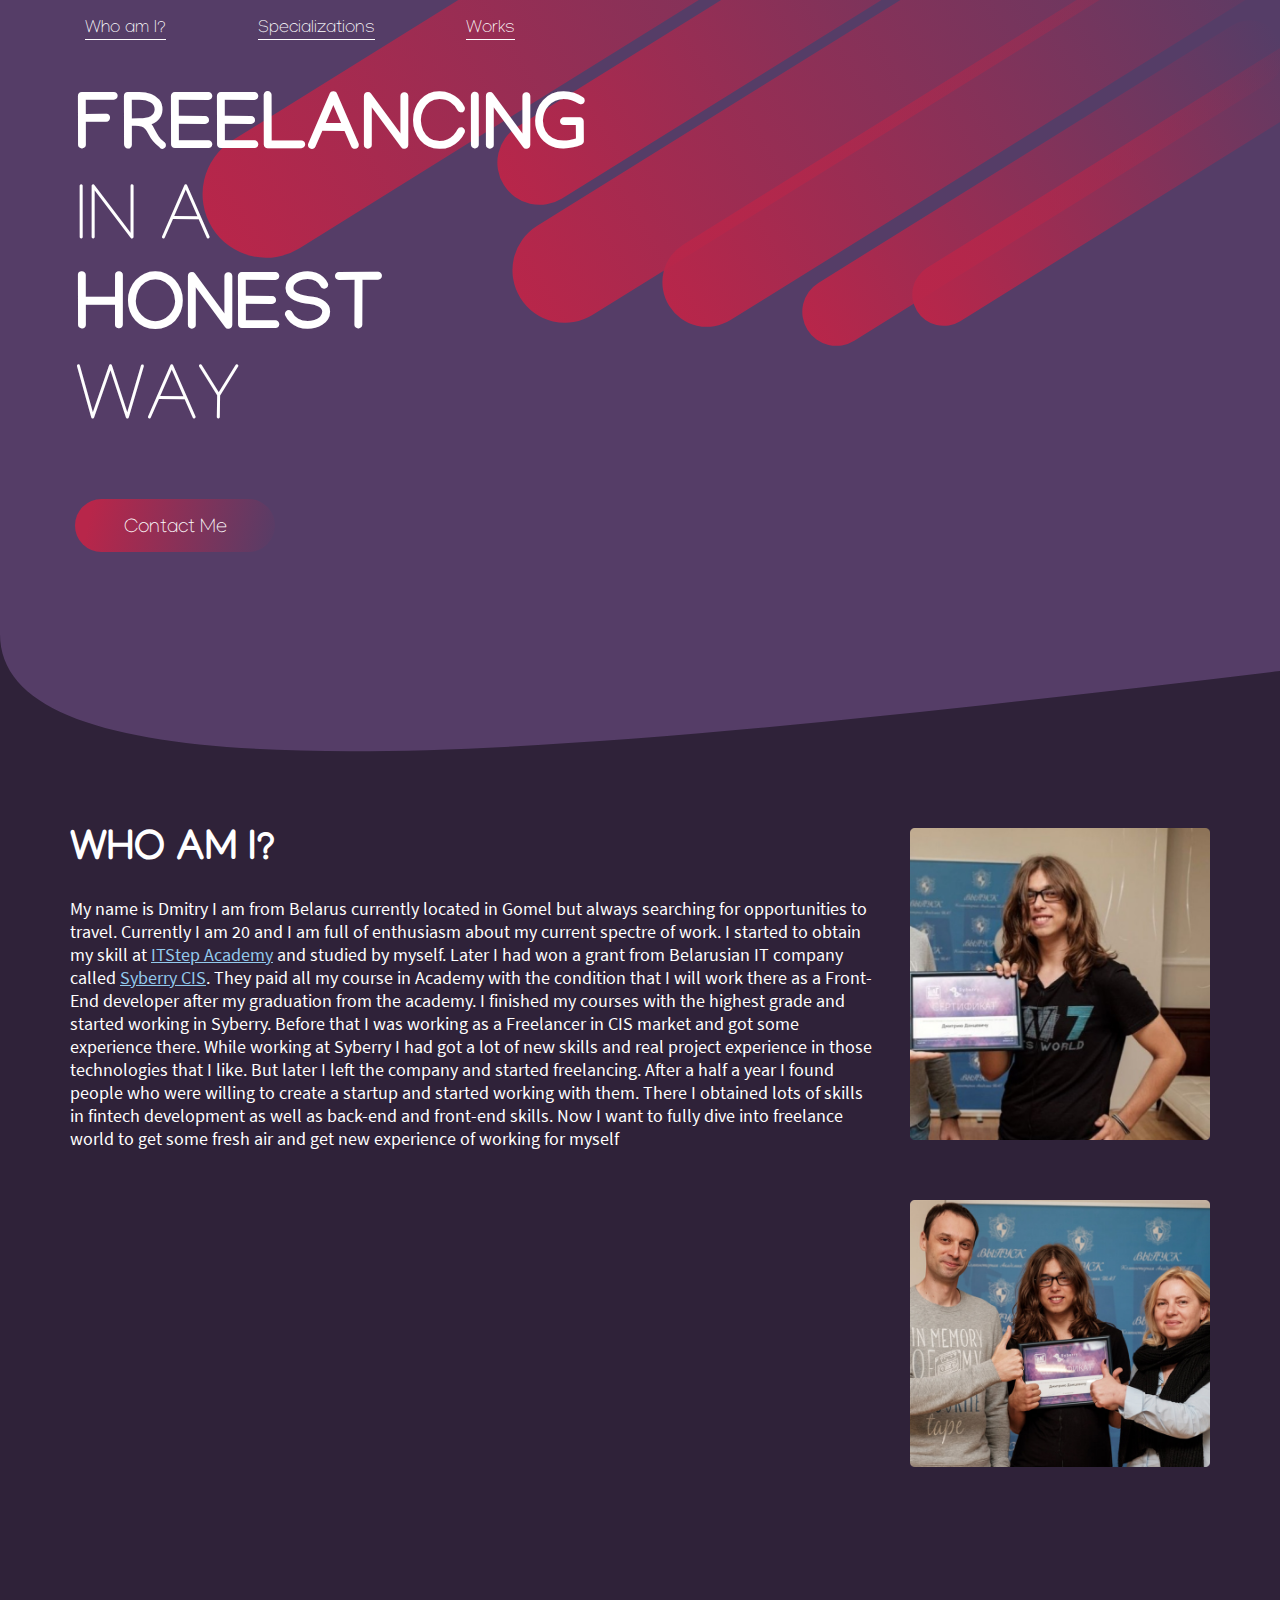
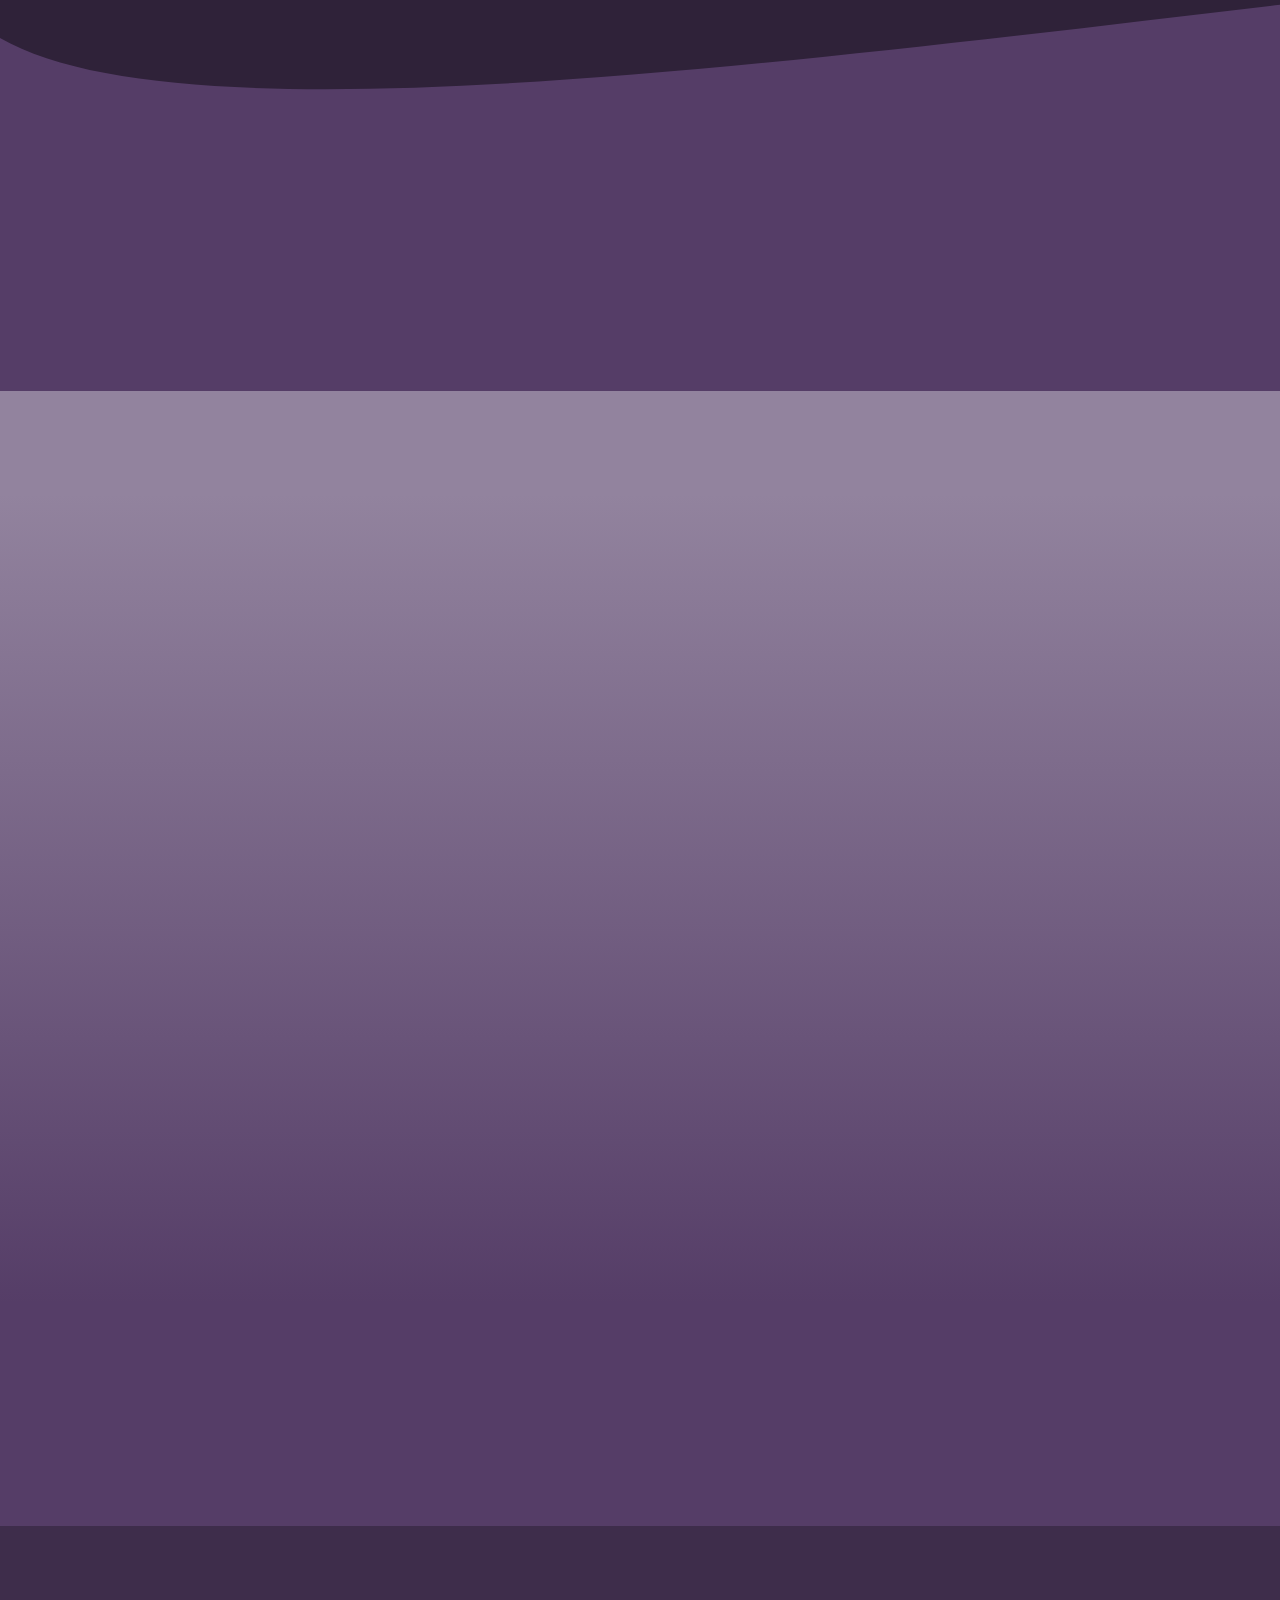
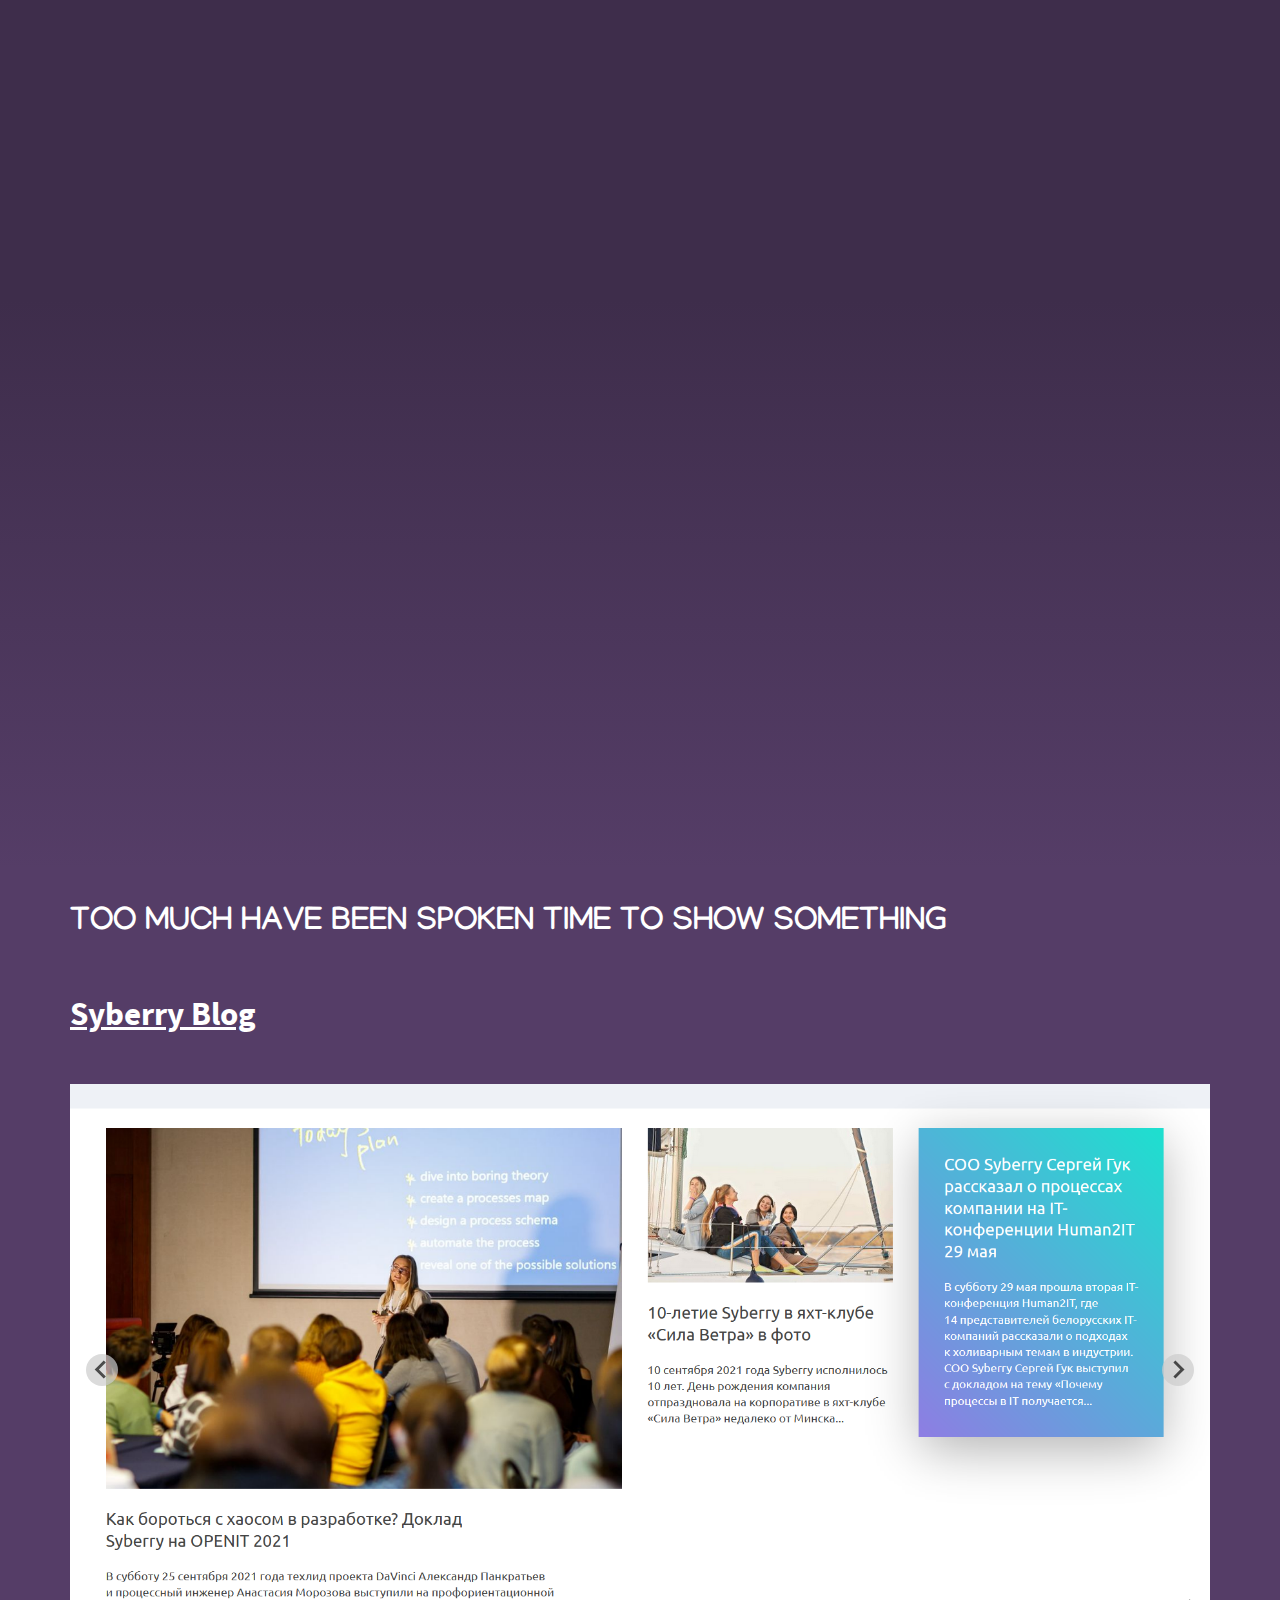
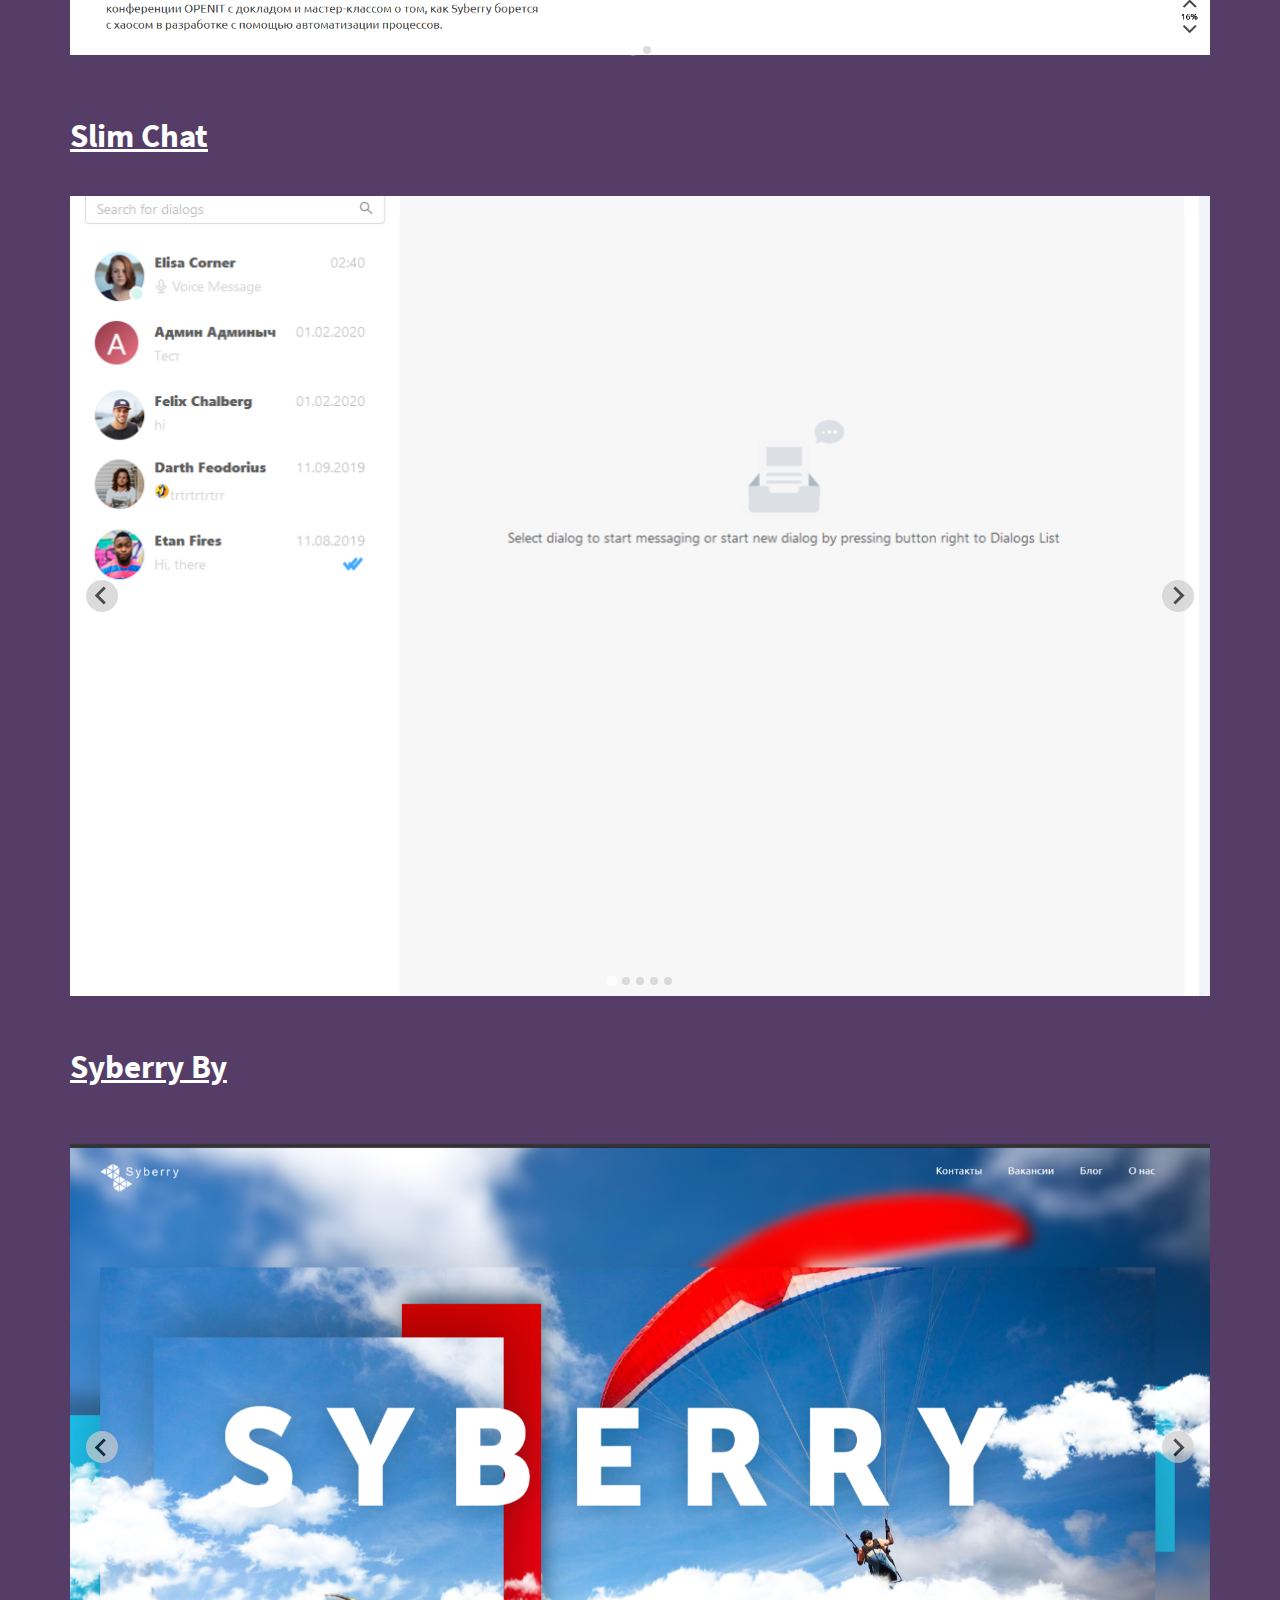
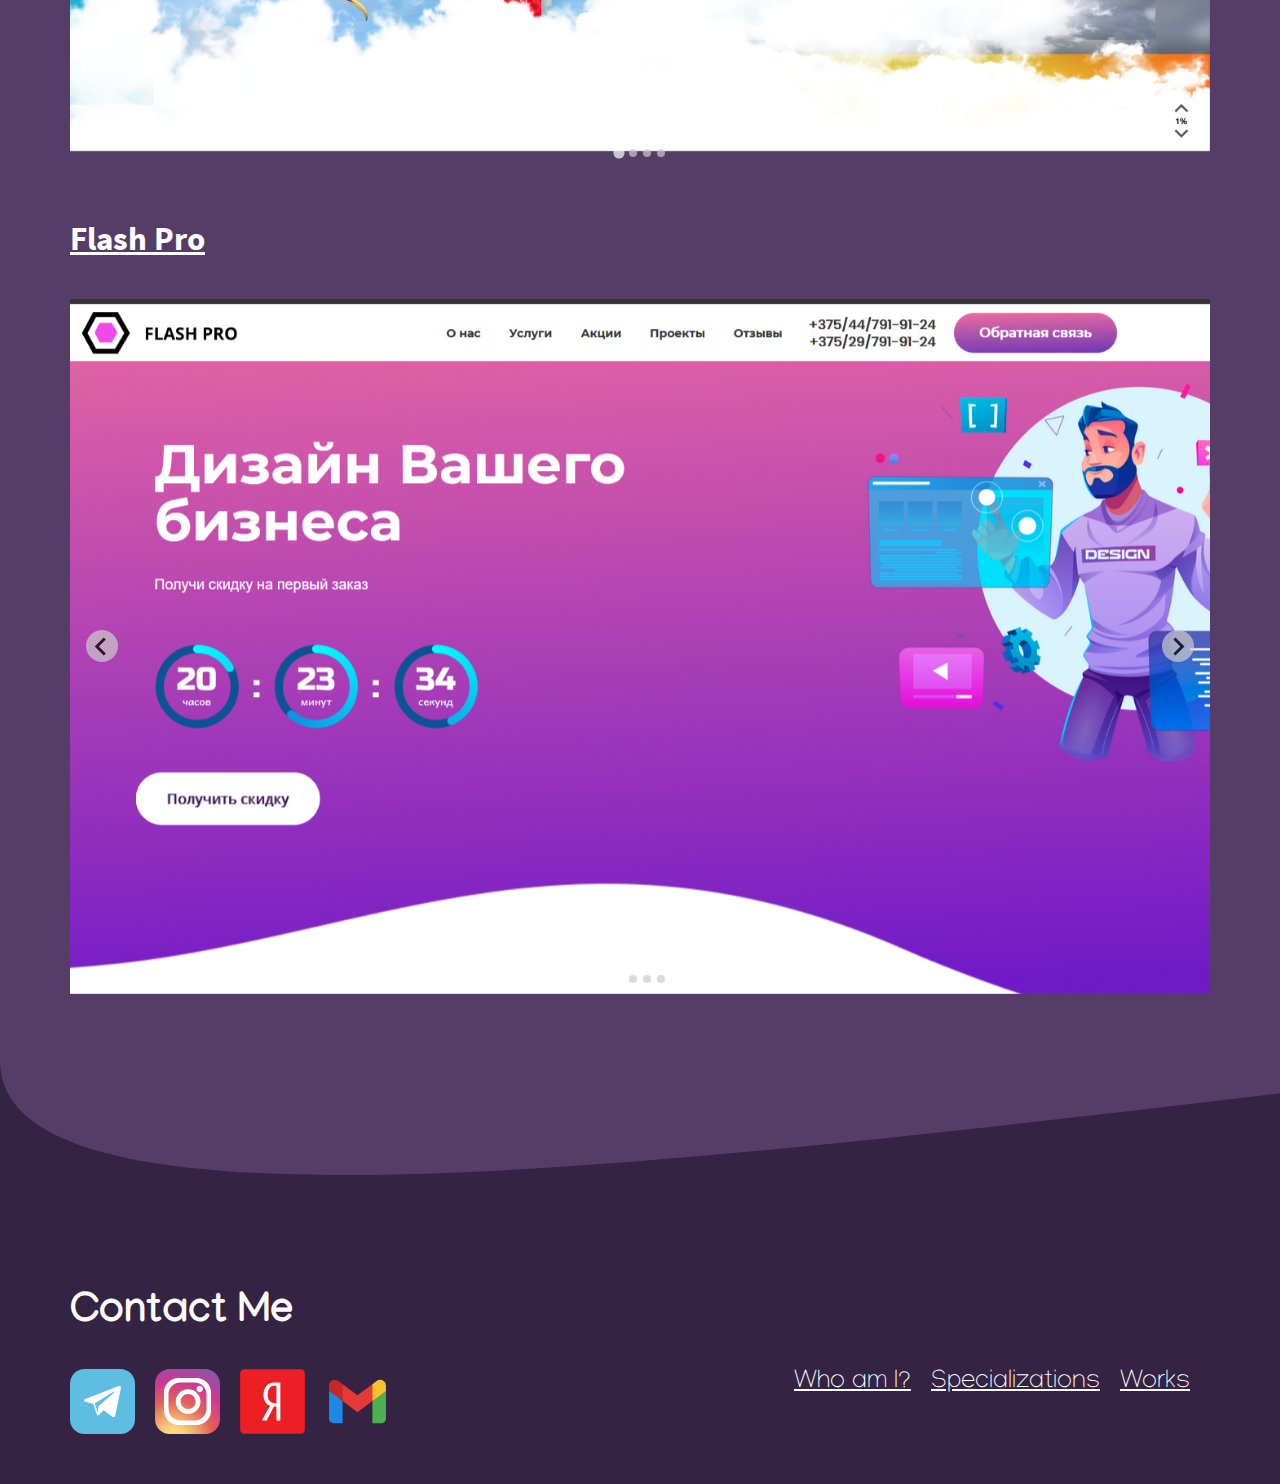
==== commit eb657a56: "Add works and links" ====
--- a/index.html
+++ b/index.html
@@ -23,11 +23,11 @@
         </p>
         <p class="animate__fadeInLeft animate__animated">WAY</p>
     </div>
-    <button class="header-contact animate__fadeInUp animate__animated">
+    <a href="mailto:pvrvd0x-mail@yandex.ru" class="header-contact animate__fadeInUp animate__animated">
         <span class="header-contact__text">
             Contact Me
         </span>
-    </button>
+    </a>
     <div class="stars">
         <img src="assets/img/star.svg" alt="" class="stars__star animate__animated animate__fadeInTopRight">
         <img src="assets/img/star.svg" alt="" class="stars__star animate__animated animate__fadeInTopRight">
@@ -179,7 +179,7 @@
         <div class="container">
             <h1 class="works__title">TOO MUCH HAVE BEEN SPOKEN TIME TO SHOW SOMETHING</h1>
             <div class="works-work">
-                <h4 class="works-work__title">Syberry Blog</h4>
+                <h4 class="works-work__title"><a href="https://blog.syberry.by" class="works-work__link">Syberry Blog</a></h4>
                 <div class="works-work-slider syberry-blog splide">
                     <div class="works-work-slider__track splide__track">
                         <div class="works-work-slider__list splide__list">
@@ -194,7 +194,7 @@
                 </div>
             </div>
             <div class="works-work">
-                <h4 class="works-work__title">Slim Chat</h4>
+                <h4 class="works-work__title"><a href="https://slim-chat.herokuapp.com" class="works-work__link">Slim Chat</a></h4>
                 <div class="works-work-slider slim-chat splide">
                     <div class="works-work-slider__track splide__track">
                         <div class="works-work-slider__list splide__list">
@@ -212,6 +212,48 @@
                             </div>
                             <div class="works-work-slider__slide splide__slide">
                                 <img src="assets/img/slim-chat/slide05.PNG" alt="" class="works-work-slider__img">
+                            </div>
+                        </div>
+                    </div>
+                </div>
+            </div>
+            <div class="works-work">
+                <h4 class="works-work__title"><a href="https://syberry.by" class="works-work__link">Syberry By</a></h4>
+                <div class="works-work-slider syberry-by splide">
+                    <div class="works-work-slider__track splide__track">
+                        <div class="works-work-slider__list splide__list">
+                            <div class="works-work-slider__slide splide__slide">
+                                <img src="assets/img/syberry-by/slide01.PNG" alt="" class="works-work-slider__img">
+                            </div>
+                            <div class="works-work-slider__slide splide__slide">
+                                <img src="assets/img/syberry-by/slide02.PNG" alt="" class="works-work-slider__img">
+                            </div>
+                            <div class="works-work-slider__slide splide__slide">
+                                <img src="assets/img/syberry-by/slide03.PNG" alt="" class="works-work-slider__img">
+                            </div>
+                            <div class="works-work-slider__slide splide__slide">
+                                <img src="assets/img/syberry-by/slide04.PNG" alt="" class="works-work-slider__img">
+                            </div>
+                        </div>
+                    </div>
+                </div>
+            </div>
+            <div class="works-work">
+                <h4 class="works-work__title"><a href="https://flash-pro.by" class="works-work__link">Flash Pro</a></h4>
+                <div class="works-work-slider flash-pro splide">
+                    <div class="works-work-slider__track splide__track">
+                        <div class="works-work-slider__list splide__list">
+                            <div class="works-work-slider__slide splide__slide">
+                                <img src="assets/img/flash-pro/slide01.PNG" alt="" class="works-work-slider__img">
+                            </div>
+                            <div class="works-work-slider__slide splide__slide">
+                                <img src="assets/img/flash-pro/slide02.PNG" alt="" class="works-work-slider__img">
+                            </div>
+                            <div class="works-work-slider__slide splide__slide">
+                                <img src="assets/img/flash-pro/slide03.PNG" alt="" class="works-work-slider__img">
+                            </div>
+                            <div class="works-work-slider__slide splide__slide">
+                                <img src="assets/img/flash-pro/slide04.PNG" alt="" class="works-work-slider__img">
                             </div>
                         </div>
                     </div>
@@ -226,16 +268,16 @@
             <h1 class="footer__title">Contact Me</h1>
             <div class="footer__links">
                 <div class="footer-contacts">
-                    <a href="" class="footer-contacts__link">
+                    <a href="https://t.me/DMessiah" class="footer-contacts__link">
                         <img src="assets/img/telegram.svg" alt="" class="footer-contacts__icon">
                     </a>
-                    <a href="" class="footer-contacts__link">
+                    <a href="https://www.instagram.com/anarchy_son_/" class="footer-contacts__link">
                         <img src="assets/img/instagram.svg" alt="" class="footer-contacts__icon">
                     </a>
-                    <a href="" class="footer-contacts__link">
+                    <a href="mailto:pvrvd0x-mail@yandex.ru" class="footer-contacts__link">
                         <img src="assets/img/yandex-mail.svg" alt="" class="footer-contacts__icon">
                     </a>
-                    <a href="" class="footer-contacts__link">
+                    <a href="mailto:johnsneg03@gmail.com" class="footer-contacts__link">
                         <img src="assets/img/gmail.svg" alt="" class="footer-contacts__icon">
                     </a>
                 </div>
@@ -260,8 +302,9 @@
         resetProgress: false,
     }
 
-    new Splide('.syberry-blog', splideOptions).mount();
-    new Splide('.slim-chat', splideOptions).mount();
+    document.querySelectorAll('.splide').forEach(element => {
+        new Splide('.' + element.classList[1], splideOptions).mount();
+    })
 </script>
 </body>
 </html>--- a/assets/css/index.css
+++ b/assets/css/index.css
@@ -192,6 +192,7 @@
   font-size: 20px;
   margin-top: 7px;
   display: block;
+  text-align: center;
 }
 @media screen and (min-width: 576px) {
   .header-contact {
@@ -203,7 +204,7 @@
   position: absolute;
   z-index: -1;
   top: 0;
-  right: -10vw;
+  right: 0;
   width: 100%;
   height: 100%;
 }
@@ -457,7 +458,6 @@
   max-width: 666px;
   max-height: 693px;
   width: 300px;
-  height: 350px;
 }
 
 .technologies__title {
@@ -594,6 +594,9 @@
   color: #FFFFFF;
   font-size: 33px;
   margin: 50px 0 40px;
+}
+.works-work__link {
+  text-decoration: underline;
 }
 .works-work-slider__track {
   max-width: 1700px;
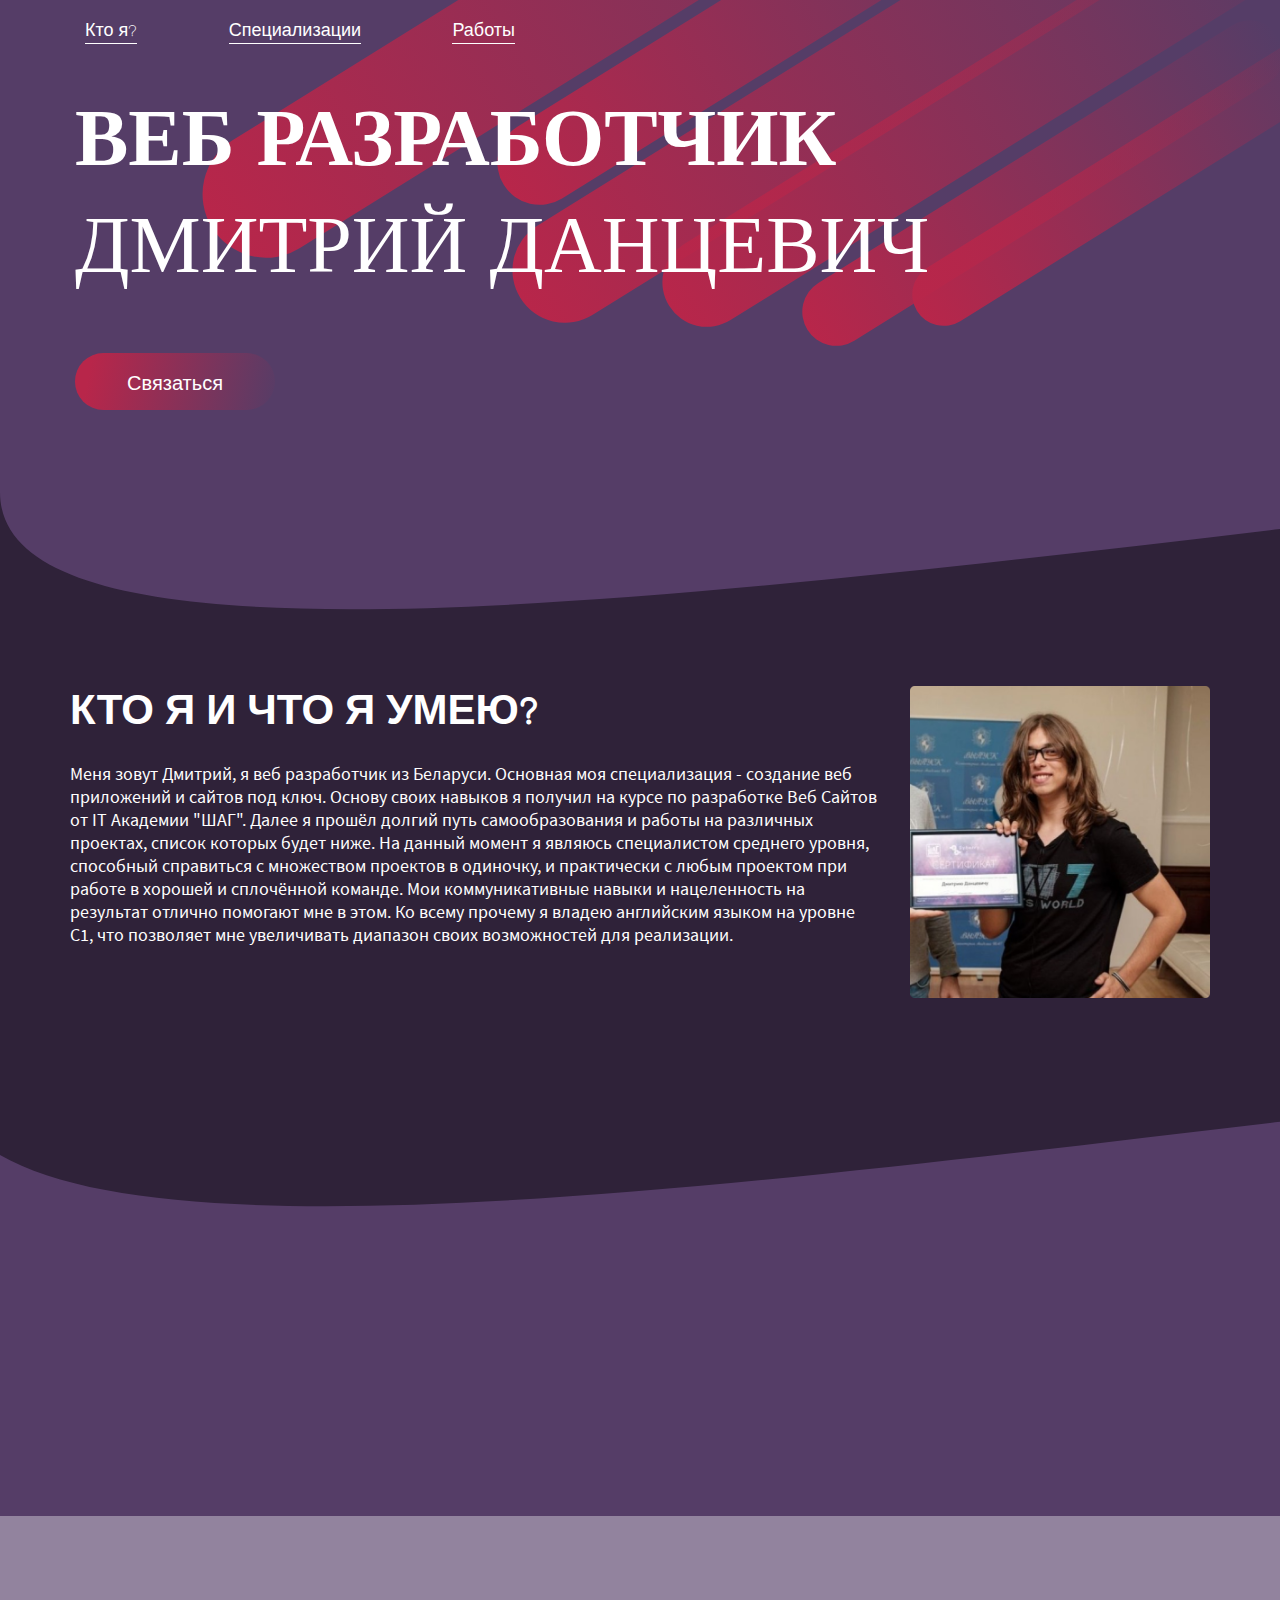
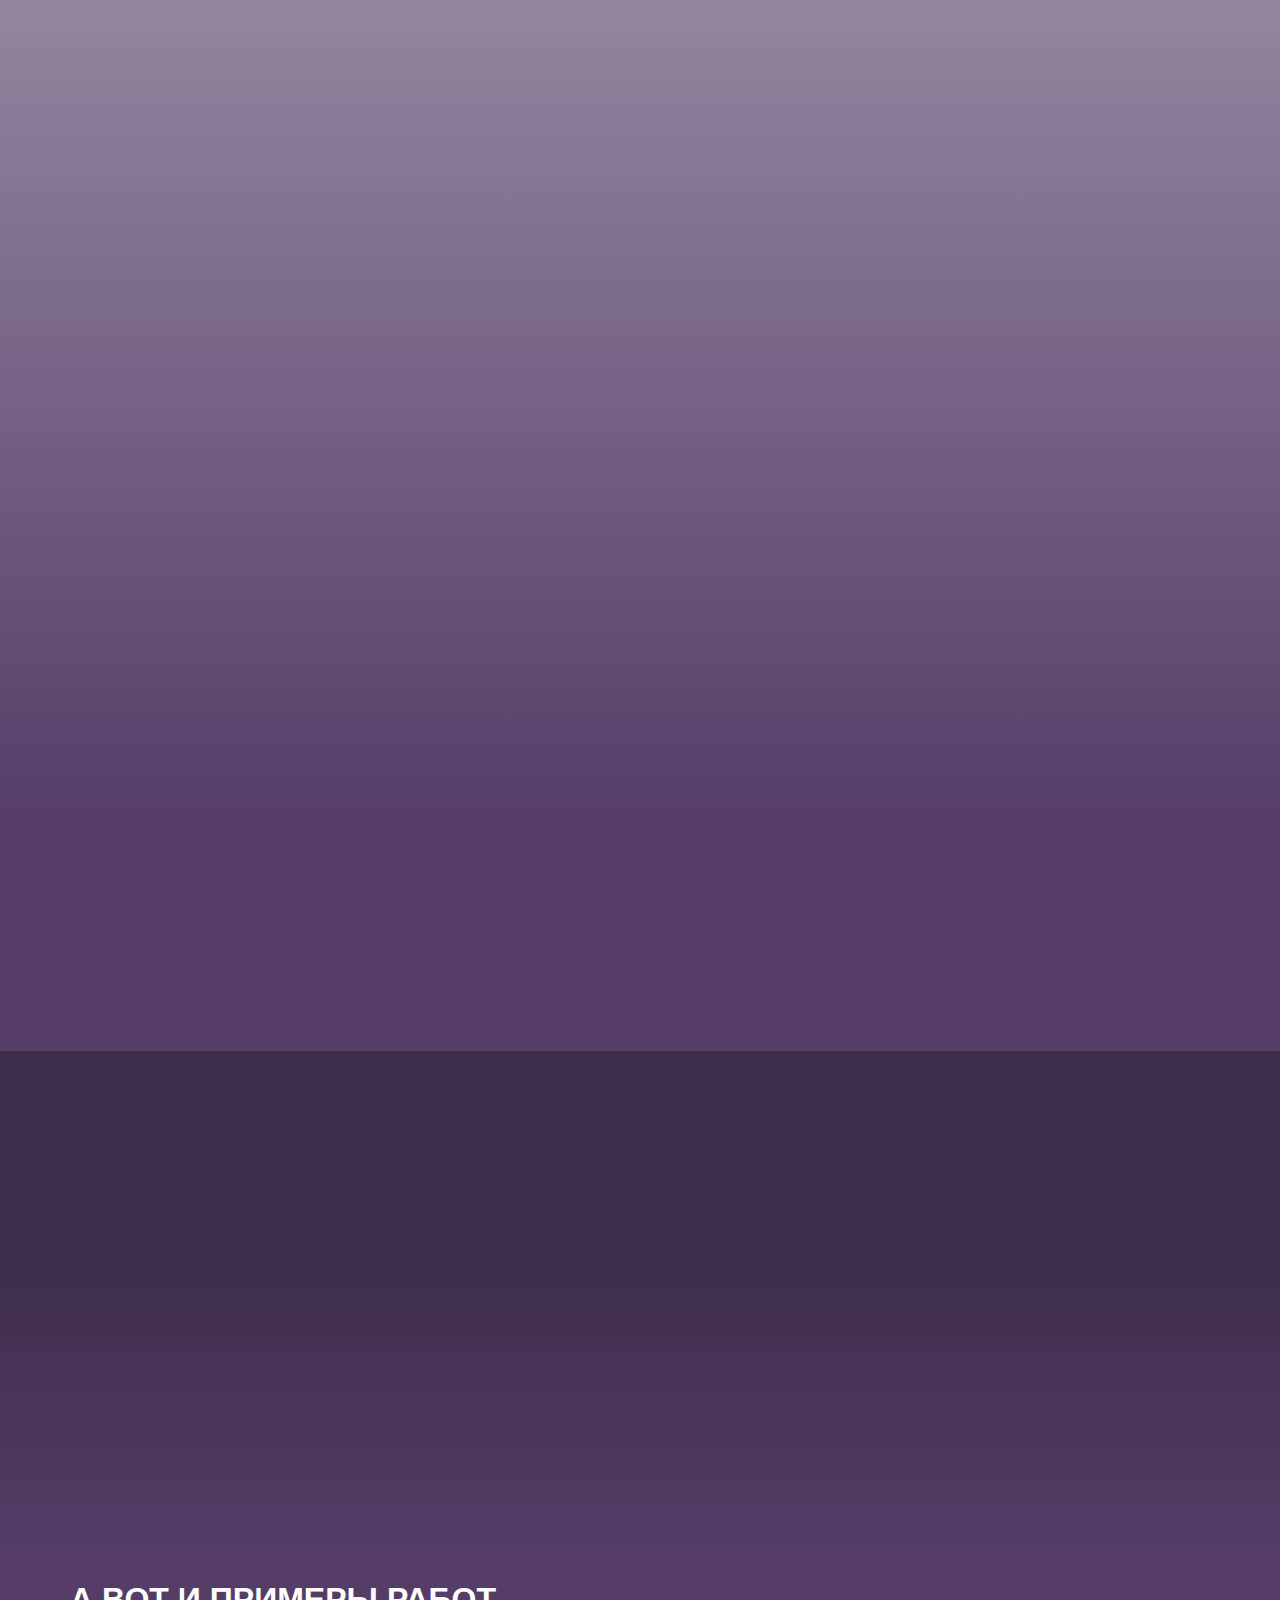
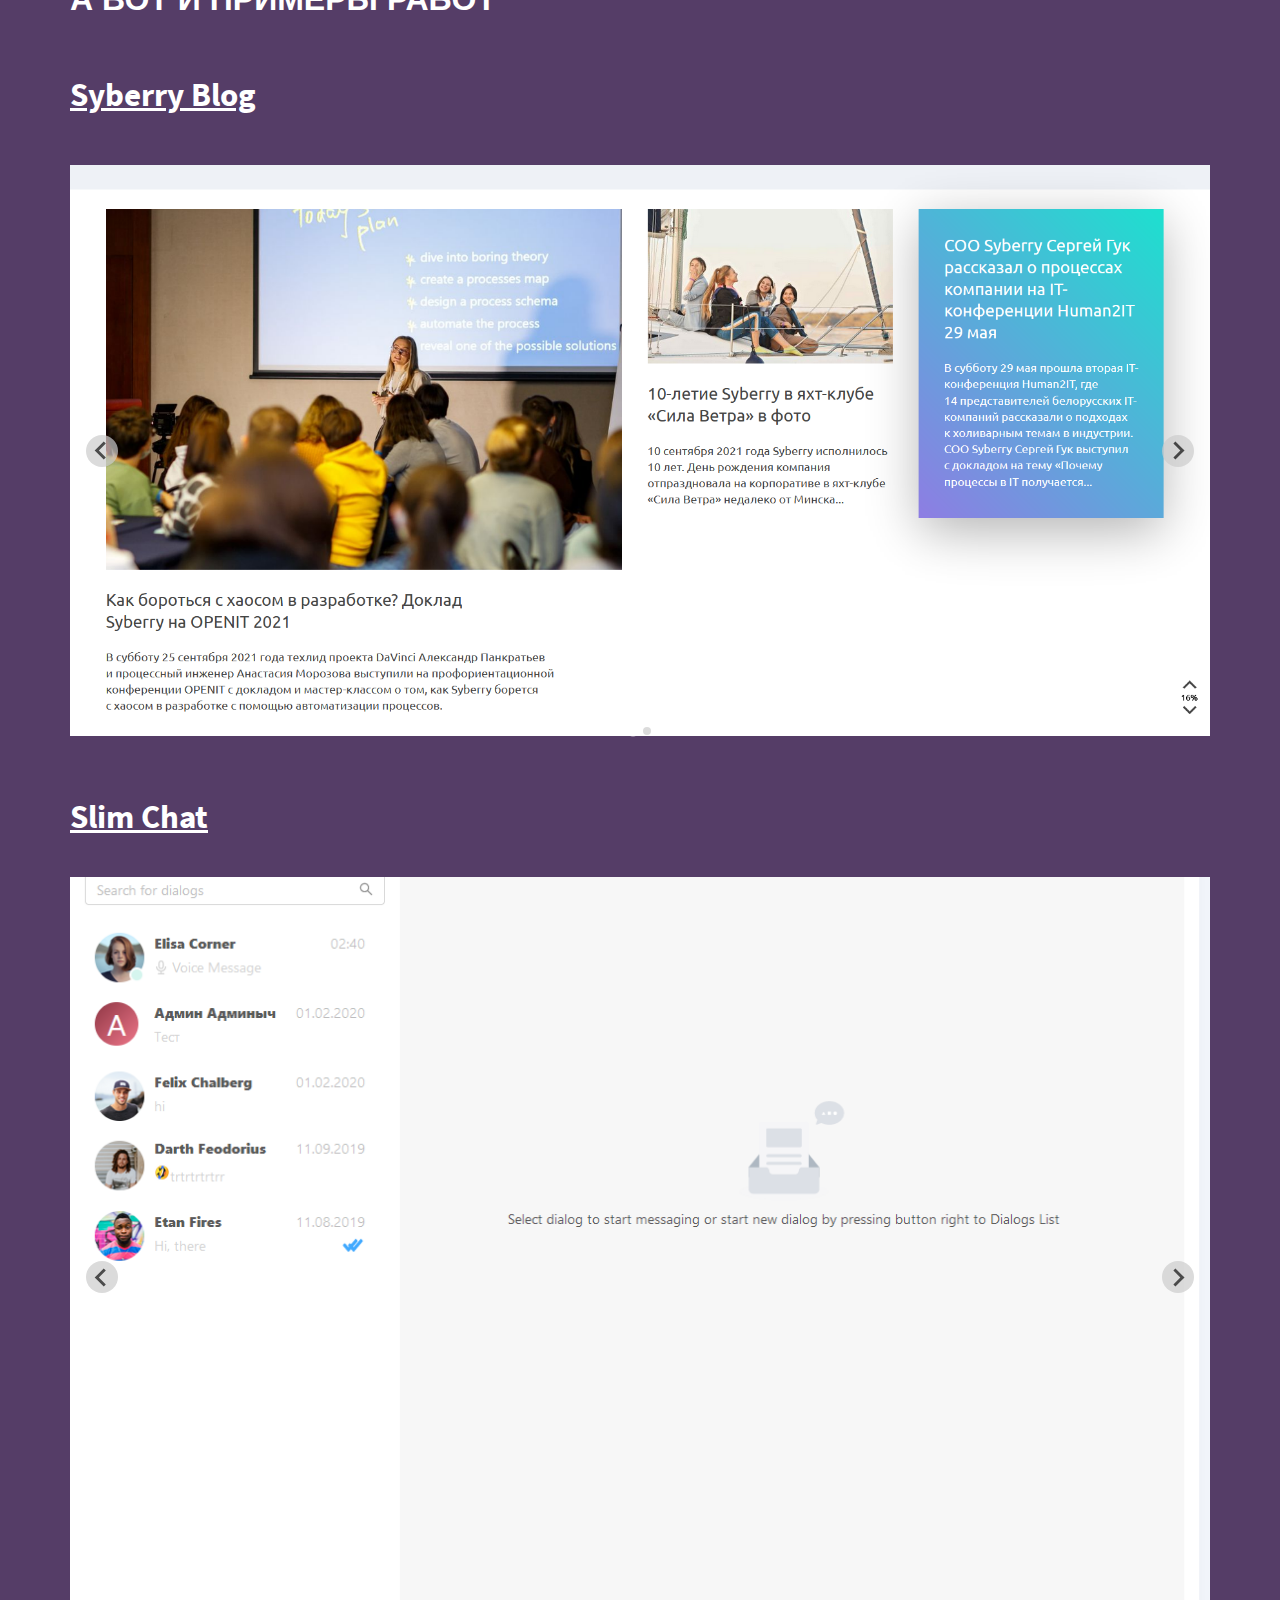
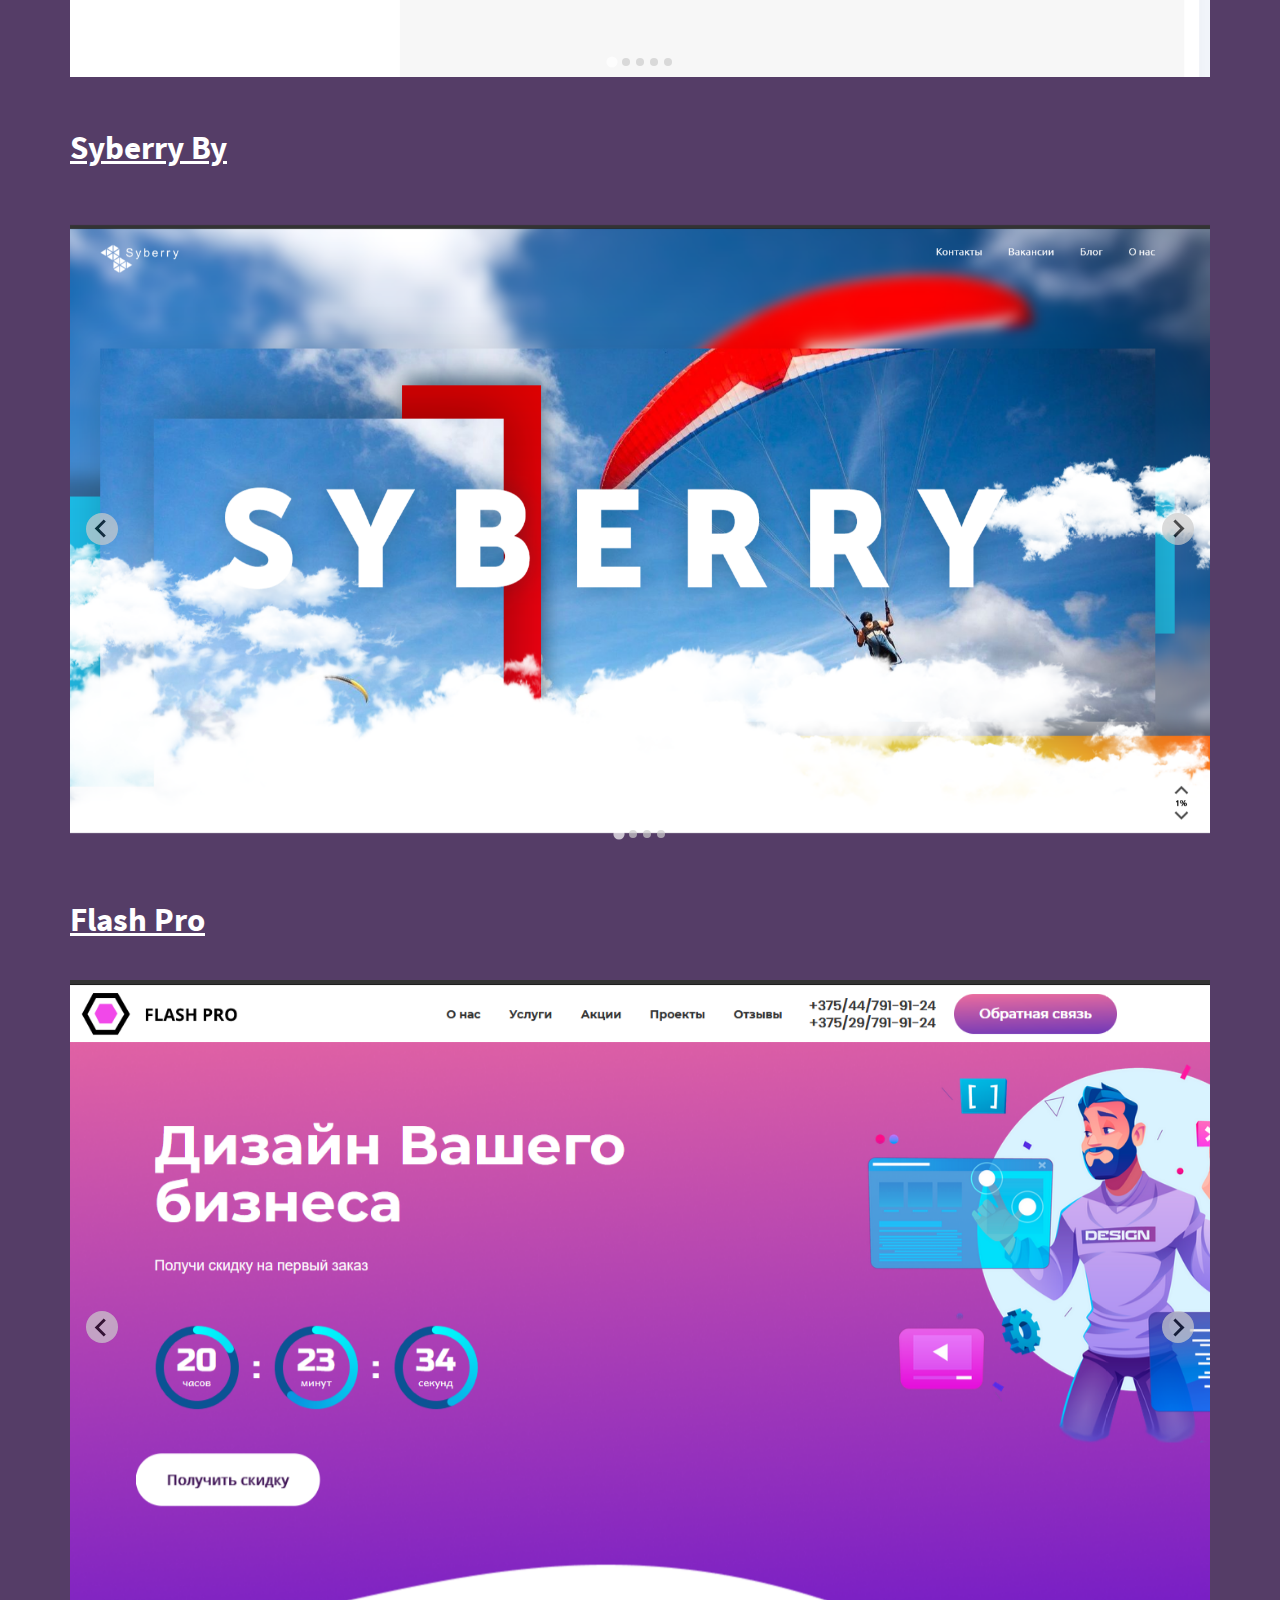
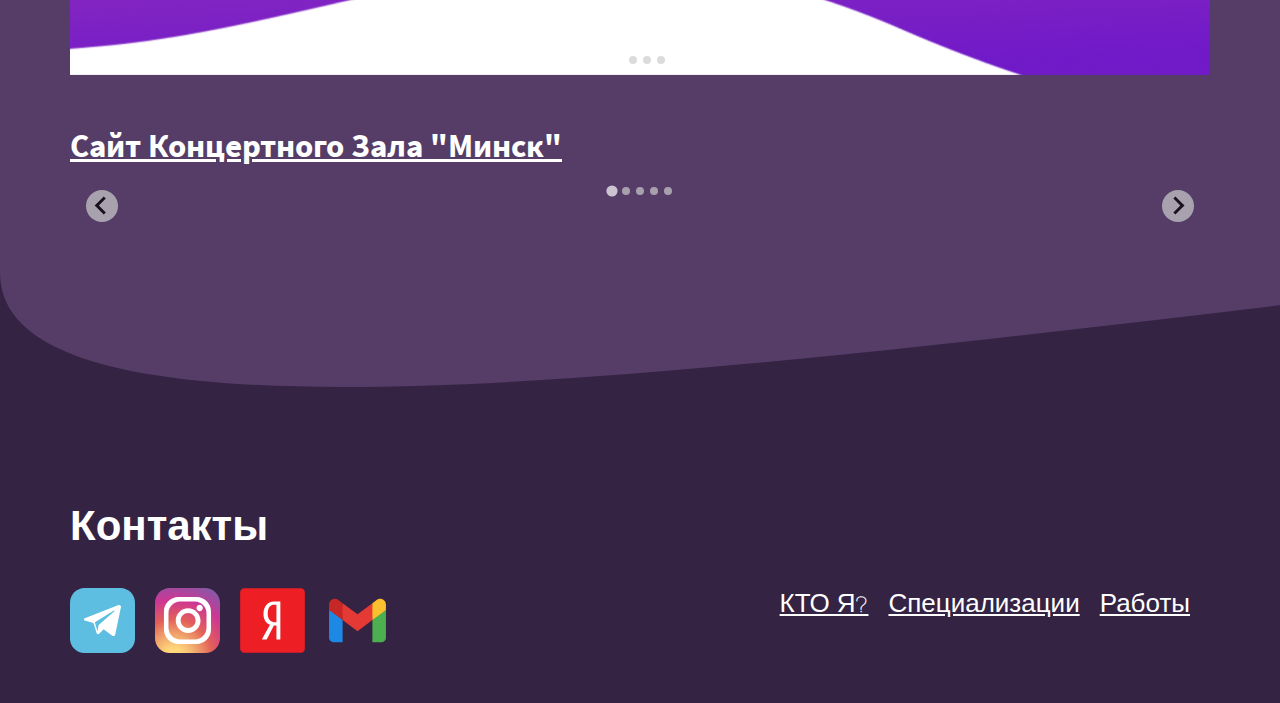
==== commit 2606e9c2: "Update info & pictures" ====
--- a/index.html
+++ b/index.html
@@ -5,27 +5,23 @@
     <meta name="viewport"
           content="width=device-width, user-scalable=no, initial-scale=1.0, maximum-scale=1.0, minimum-scale=1.0">
     <meta http-equiv="X-UA-Compatible" content="ie=edge">
-    <title>Dmitry Dancevich</title>
+    <title>Дмитрий Данцевич</title>
     <link rel="stylesheet" href="assets/css/index.css" type="text/css">
 </head>
 <body>
 <header class="header container">
     <nav class="nav animate__animated animate__fadeInDown">
-        <a href="#whoami" class="link--scroll nav__item">Who am I?</a>
-        <a href="#technologies" class="link--scroll nav__item">Specializations</a>
-        <a href="#works" class="link--scroll nav__item">Works</a>
+        <a href="#whoami" class="link--scroll nav__item">Кто я?</a>
+        <a href="#technologies" class="link--scroll nav__item">Специализации</a>
+        <a href="#works" class="link--scroll nav__item">Работы</a>
     </nav>
     <div class="header-heading">
-        <p class="header-heading__bold animate__animated animate__fadeInLeft">FREELANCING</p>
-        <p class="animate__fadeInLeft animate__animated">IN A</p>
-        <p class="header-heading__bold animate__animated header-heading__bold--type animate__fadeInLeft">
-            HONEST
-        </p>
-        <p class="animate__fadeInLeft animate__animated">WAY</p>
+        <p class="header-heading__bold animate__animated animate__fadeInLeft">ВЕБ РАЗРАБОТЧИК</p>
+        <p class="animate__fadeInLeft animate__animated">ДМИТРИЙ ДАНЦЕВИЧ</p>
     </div>
     <a href="mailto:pvrvd0x-mail@yandex.ru" class="header-contact animate__fadeInUp animate__animated">
         <span class="header-contact__text">
-            Contact Me
+            Связаться
         </span>
     </a>
     <div class="stars">
@@ -44,24 +40,12 @@
                 <div class="who-am-i-columns">
                     <div class="who-am-i-column">
                         <div class="who-am-i-column-item">
-                            <h1 class="who-am-i-column-item__title wow animate__animated animate__fadeInLeft">WHO AM I?</h1>
+                            <h1 class="who-am-i-column-item__title wow animate__animated animate__fadeInLeft">КТО Я И ЧТО Я УМЕЮ?</h1>
                             <p class="who-am-i-column-item__text wow animate__animated animate__fadeInLeft">
-                                My name is Dmitry I am from Belarus currently located in Gomel but always searching for opportunities to travel. Currently I am 20 and I am full of enthusiasm about my current spectre of work.
-                                I started to obtain my skill at
-                                <a href="https://itstep.by" class="who-am-i-column-item__link">ITStep Academy</a> and studied by myself. Later I had won a grant from Belarusian IT company called
-                                <a href="https://syberry.by" class="who-am-i-column-item__link">Syberry CIS</a>. They paid all my course
-                                in Academy with the condition that I will work there as a Front-End developer after my graduation from the academy. I finished my courses with the highest grade and started working in Syberry. Before that I was working as a Freelancer in CIS market and got some experience there. While working at Syberry I had got a lot of new skills and real project experience in those technologies that I like. But later I left the company and started freelancing. After a half a year I found people who were willing to create a startup and started working with them. There I obtained lots of skills in fintech development as well as back-end and front-end skills. Now I want to fully dive into freelance world to get some fresh air and get new experience of working for myself
-                            </p>
-                            <br>
-                            <p class="who-am-i-column-item__text wow animate__animated animate__fadeInLeft">
-                                All that time took me for about 2 years of unending practice and development of my soft and hard skills. I can say that most of the tasks that are there in the Web can be easily handled by me.
-                                I am full of enthusiasm to work and develop my skill with new projects and people. During this 2 years I have learnt a lot of new in the World of Web Development and learnt to obtain new skills super fast and this is the object of my pride
-                            </p>
-                        </div>
-                        <div class="who-am-i-column-item">
-                            <h1 class="who-am-i-column-item__title wow animate__animated animate__fadeInLeft">WHAT DO I OFFER</h1>
-                            <p class="who-am-i-column-item__text wow animate__animated animate__fadeInLeft">
-                                I specialize in Web Development and UI/UX Design. I have obtained all my skills during my study at ITStep Academy while attending school. My strengths are: FrontEnd, Backend applications and UI Mockups/Wireframes creation. Mostly I like these directions in the whole spectre of my interests.
+                                Меня зовут Дмитрий, я веб разработчик из Беларуси. Основная моя специализация - создание веб приложений и сайтов под ключ.
+                                Основу своих навыков я получил на курсе по разработке Веб Сайтов от IT Академии "ШАГ". Далее я прошёл долгий путь самообразования и работы на различных проектах, список которых будет ниже.
+                                На данный момент я являюсь специалистом среднего уровня, способный справиться с множеством проектов в одиночку, и практически с любым проектом при работе в хорошей и сплочённой команде.
+                                Мои коммуникативные навыки и нацеленность на результат отлично помогают мне в этом. Ко всему прочему я владею английским языком на уровне C1, что позволяет мне увеличивать диапазон своих возможностей для реализации.
                             </p>
                         </div>
                     </div>
@@ -69,17 +53,14 @@
                         <div class="who-am-i-column-item">
                             <img src="assets/img/who-am-i-img-1.png" alt="Error" class="who-am-i-column-item__img animate__animated animate__fadeInRight">
                         </div>
-                        <div class="who-am-i-column-item">
-                            <img src="assets/img/who-am-i-img-2.png" alt="Error" class="who-am-i-column-item__img animate__animated animate__fadeInRight">
-                        </div>
                     </div>
                 </div>
             </div>
         </div>
     </section>
     <section id="technologies" class="technologies">
-        <h1 class="technologies__title wow animate__animated animate__fadeInDown">WITH WHAT TECHNOLOGIES DO I WORK</h1>
-        <h4 class="technologies__subtitle wow animate__animated animate__fadeInDown">All technologies I fell in love with and which are my cores right now</h4>
+        <h1 class="technologies__title wow animate__animated animate__fadeInDown">С КАКИМИ ТЕХНОЛОГИЯМИ Я РАБОТАЮ?</h1>
+        <h4 class="technologies__subtitle wow animate__animated animate__fadeInDown">Список технологий на которых я специализируюсь</h4>
         <h3 class="technologies__section-title wow animate__animated animate__fadeInUp">Front-End</h3>
         <div class="technologies-block front-end">
             <div class="technologies-items container">
@@ -87,42 +68,35 @@
                     <img src="assets/img/js.svg" alt="" class="technologies-item__img">
                     <h3 class="technologies-item__title">JavaScript</h3>
                     <span class="technologies-item__text">
-                        JavaScript is my favourite programming language and I use it on a regular basis. I have a lot of experience of working with it and developing awesome interfaces with it
-                    </span>
-                </div>
-                <div class="technologies-item animate__animated wow animate__fadeInUp technologies-item--react" data-wow-delay=".5s">
+                        JavaScript - мой основной язык программирования, и я использую его на постоянной основе. У меня большой опыт работы с ним и разработки потрясающих интерфейсов и веб сервисов на нём.
+                    </span>
+                </div>
+                <div class="technologies-item animate__animated wow animate__fadeInUp technologies-item--react" data-wow-delay=".3s">
                     <img src="assets/img/react.svg" alt="" class="technologies-item__img">
                     <h3 class="technologies-item__title">React</h3>
                     <span class="technologies-item__text">
-                        I consider React as the best JavaScript library at the moment so I really like its simplicity and excellently supported ecosystem
-                    </span>
-                </div>
-                <div class="technologies-item animate__animated wow animate__fadeInUp technologies-item--bulma" data-wow-delay="1s">
-                    <img src="assets/img/bulma.svg" alt="" class="technologies-item__img">
-                    <h3 class="technologies-item__title">Bulma</h3>
-                    <span class="technologies-item__text">
-                        Bulma is a brand new CSS library with a lot of usable components and styles. It is built on flexbox what makes it a perfect choice for me
-                    </span>
-                </div>
-                <div class="technologies-item animate__animated wow animate__fadeInUp technologies-item--bootstrap" data-wow-delay="1.5s">
+                        Я считаю React лучшей библиотекой JavaScript на данный момент, так как мне очень нравится ее простота и отлично поддерживаемая экосистема.
+                    </span>
+                </div>
+                <div class="technologies-item animate__animated wow animate__fadeInUp technologies-item--bootstrap" data-wow-delay=".6s">
                     <img src="assets/img/bootstrap.svg" alt="" class="technologies-item__img">
                     <h3 class="technologies-item__title">Bootstrap</h3>
                     <span class="technologies-item__text">
-                        Bootstrap is №2 CSS Library for me. I choose bootstrap when if it is required by the conditions of project or for better code support (Because Bootstrap is more popular than Bulma)
-                    </span>
-                </div>
-                <div class="technologies-item animate__animated wow animate__fadeInUp technologies-item--jquery" data-wow-delay="2s">
+                        Bootstrap является для меня библиотекой CSS №1. Я выбираю Bootstrap, если этого требуют условия проекта или для лучшей поддержки кода.
+                    </span>
+                </div>
+                <div class="technologies-item animate__animated wow animate__fadeInUp technologies-item--jquery" data-wow-delay="1s">
                     <img src="assets/img/jquery.svg" alt="" class="technologies-item__img">
                     <h3 class="technologies-item__title">jQuery</h3>
                     <span class="technologies-item__text">
-                        Despite jQuery is rather old for modern Front-End but sometimes some projects need it. And happily I have both experience in it and the experience of doing the same things in vanilla JS
-                    </span>
-                </div>
-                <div class="technologies-item animate__animated wow animate__fadeInUp technologies-item--angular" data-wow-delay="2.5s">
+                        Несмотря на то, что jQuery довольно устарел для современного Front-End, иногда в некоторых проектах он необходим. И к счастью, у меня есть как опыт работы с ним, так и опыт выполнения тех же задач на ванильном JS
+                    </span>
+                </div>
+                <div class="technologies-item animate__animated wow animate__fadeInUp technologies-item--angular" data-wow-delay="1.3s">
                     <img src="assets/img/angular.svg" alt="" class="technologies-item__img">
                     <h3 class="technologies-item__title">Angular</h3>
                     <span class="technologies-item__text">
-                        Angular is quite a handy solution for large applications. I got acquainted with it during my work in Fintech startup and liked its architecture.
+                        Angular - довольно удобное решение для больших приложений. Я познакомился с ним во время работы в финтех-стартапе, и мне понравилась его архитектура.
                     </span>
                 </div>
             </div>
@@ -134,42 +108,28 @@
                     <img src="assets/img/node.svg" alt="" class="technologies-item__img">
                     <h3 class="technologies-item__title">NodeJS</h3>
                     <span class="technologies-item__text">
-                        As JavaScript is my favourite language I prefer using NodeJS as a Back-End platform for my applications. It is really fast and comfortable to work with
-                    </span>
-                </div>
-                <div class="technologies-item wow animate__animated animate__fadeInUp technologies-item--php" data-wow-delay=".5s">
+                        Поскольку JavaScript - мой основной язык, я предпочитаю использовать NodeJS в качестве платформы Back-End для своих приложений. Она действительно быстрая и удобная в работе
+                    </span>
+                </div>
+                <div class="technologies-item wow animate__animated animate__fadeInUp technologies-item--php" data-wow-delay=".3s">
                     <img src="assets/img/php.svg" alt="" class="technologies-item__img">
                     <h3 class="technologies-item__title">PHP</h3>
                     <span class="technologies-item__text">
-                        PHP is still the most usable language for back-end in question of developing projects of any scale. I like it and use regularly
-                    </span>
-                </div>
-                <div class="technologies-item wow animate__animated animate__fadeInUp technologies-item--opencart" data-wow-delay="1s">
+                        PHP по-прежнему остается самым удобным языком для back-end в вопросе разработки проектов любого масштаба. Мне он нравится и я регулярно его использую
+                    </span>
+                </div>
+                <div class="technologies-item wow animate__animated animate__fadeInUp technologies-item--opencart" data-wow-delay=".6s">
                     <img src="assets/img/opencart.svg" alt="" class="technologies-item__img">
                     <h3 class="technologies-item__title">Opencart</h3>
                     <span class="technologies-item__text">
-                        Opencart is a great choice for ecommerce website and in my projects in these are usually built on it
-                    </span>
-                </div>
-                <div class="technologies-item wow animate__animated animate__fadeInUp technologies-item--wordpress" data-wow-delay="1.5s">
+                        Opencart - это отличный выбор для сайта электронной коммерции, и в моих проектах они обычно построены на нем.
+                    </span>
+                </div>
+                <div class="technologies-item wow animate__animated animate__fadeInUp technologies-item--wordpress" data-wow-delay="1s">
                     <img src="assets/img/wordpress.svg" alt="" class="technologies-item__img">
-                    <h3 class="technologies-item__title">Wordpress</h3>
-                    <span class="technologies-item__text">
-                        Wordpress is the most popular CMS at the moment and it gives the ability to quickly create website with everything needed
-                    </span>
-                </div>
-                <div class="technologies-item wow animate__animated animate__fadeInUp technologies-item--python" data-wow-delay="2s">
-                    <img src="assets/img/python.svg" alt="" class="technologies-item__img">
-                    <h3 class="technologies-item__title">Python</h3>
-                    <span class="technologies-item__text">
-                        Python is world's most popular language nowadays and is used in variety of spheres. The syntax and developing speed are tremendous and I adore using it.
-                    </span>
-                </div>
-                <div class="technologies-item wow animate__animated animate__fadeInUp technologies-item--django" data-wow-delay="2.5s">
-                    <img src="assets/img/django.svg" alt="" class="technologies-item__img">
-                    <h3 class="technologies-item__title">DJango</h3>
-                    <span class="technologies-item__text">
-                        Django is the most popular Python Web Framework for back-end. The architecture makes its extremely usable and supportable and these features are the most important to me.
+                    <h3 class="technologies-item__title">wordpress</h3>
+                    <span class="technologies-item__text">
+                        Wordpress - Эта CMS даёт огромное количество возможностей благодаря плагинам, я использую её в случае если нет какого-либо специализированного решения.
                     </span>
                 </div>
             </div>
@@ -177,7 +137,7 @@
     </section>
     <section id="works" class="works">
         <div class="container">
-            <h1 class="works__title">TOO MUCH HAVE BEEN SPOKEN TIME TO SHOW SOMETHING</h1>
+            <h1 class="works__title">А ВОТ И ПРИМЕРЫ РАБОТ</h1>
             <div class="works-work">
                 <h4 class="works-work__title"><a href="https://blog.syberry.by" class="works-work__link">Syberry Blog</a></h4>
                 <div class="works-work-slider syberry-blog splide">
@@ -254,6 +214,30 @@
                             </div>
                             <div class="works-work-slider__slide splide__slide">
                                 <img src="assets/img/flash-pro/slide04.PNG" alt="" class="works-work-slider__img">
+                            </div>
+                        </div>
+                    </div>
+                </div>
+            </div>
+            <div class="works-work">
+                <h4 class="works-work__title"><a href="https://kzminsk.by" class="works-work__link">Сайт Концертного Зала "Минск"</a></h4>
+                <div class="works-work-slider kzminsk splide">
+                    <div class="works-work-slider__track splide__track">
+                        <div class="works-work-slider__list splide__list">
+                            <div class="works-work-slider__slide splide__slide">
+                                <img src="assets/img/kzminsk/slide01.PNG" alt="" class="works-work-slider__img">
+                            </div>
+                            <div class="works-work-slider__slide splide__slide">
+                                <img src="assets/img/kzminsk/slide02.PNG" alt="" class="works-work-slider__img">
+                            </div>
+                            <div class="works-work-slider__slide splide__slide">
+                                <img src="assets/img/kzminsk/slide03.PNG" alt="" class="works-work-slider__img">
+                            </div>
+                            <div class="works-work-slider__slide splide__slide">
+                                <img src="assets/img/kzminsk/slide04.PNG" alt="" class="works-work-slider__img">
+                            </div>
+                            <div class="works-work-slider__slide splide__slide">
+                                <img src="assets/img/kzminsk/slide05.PNG" alt="" class="works-work-slider__img">
                             </div>
                         </div>
                     </div>
@@ -265,26 +249,26 @@
 <footer class="footer">
     <div class="footer__body">
         <div class="container">
-            <h1 class="footer__title">Contact Me</h1>
+            <h1 class="footer__title">Контакты</h1>
             <div class="footer__links">
                 <div class="footer-contacts">
-                    <a href="https://t.me/DMessiah" class="footer-contacts__link">
+                    <a href="https://t.me/dedretrowave" class="footer-contacts__link">
                         <img src="assets/img/telegram.svg" alt="" class="footer-contacts__icon">
                     </a>
-                    <a href="https://www.instagram.com/anarchy_son_/" class="footer-contacts__link">
+                    <a href="https://www.instagram.com/dedretrowave/" class="footer-contacts__link">
                         <img src="assets/img/instagram.svg" alt="" class="footer-contacts__icon">
                     </a>
                     <a href="mailto:pvrvd0x-mail@yandex.ru" class="footer-contacts__link">
                         <img src="assets/img/yandex-mail.svg" alt="" class="footer-contacts__icon">
                     </a>
-                    <a href="mailto:johnsneg03@gmail.com" class="footer-contacts__link">
+                    <a href="mailto:pvrvd0xanarchy@gmail.com" class="footer-contacts__link">
                         <img src="assets/img/gmail.svg" alt="" class="footer-contacts__icon">
                     </a>
                 </div>
                 <div class="footer-nav">
-                    <a href="#whoami" class="link--scroll footer-nav__link">Who am I?</a>
-                    <a href="#technologies" data-id="technologies" class="link--scroll footer-nav__link">Specializations</a>
-                    <a href="#works" data-id="works" class="link--scroll footer-nav__link">Works</a>
+                    <a href="#whoami" class="link--scroll footer-nav__link">КТО Я?</a>
+                    <a href="#technologies" data-id="technologies" class="link--scroll footer-nav__link">Специализации</a>
+                    <a href="#works" data-id="works" class="link--scroll footer-nav__link">Работы</a>
                 </div>
             </div>
         </div>
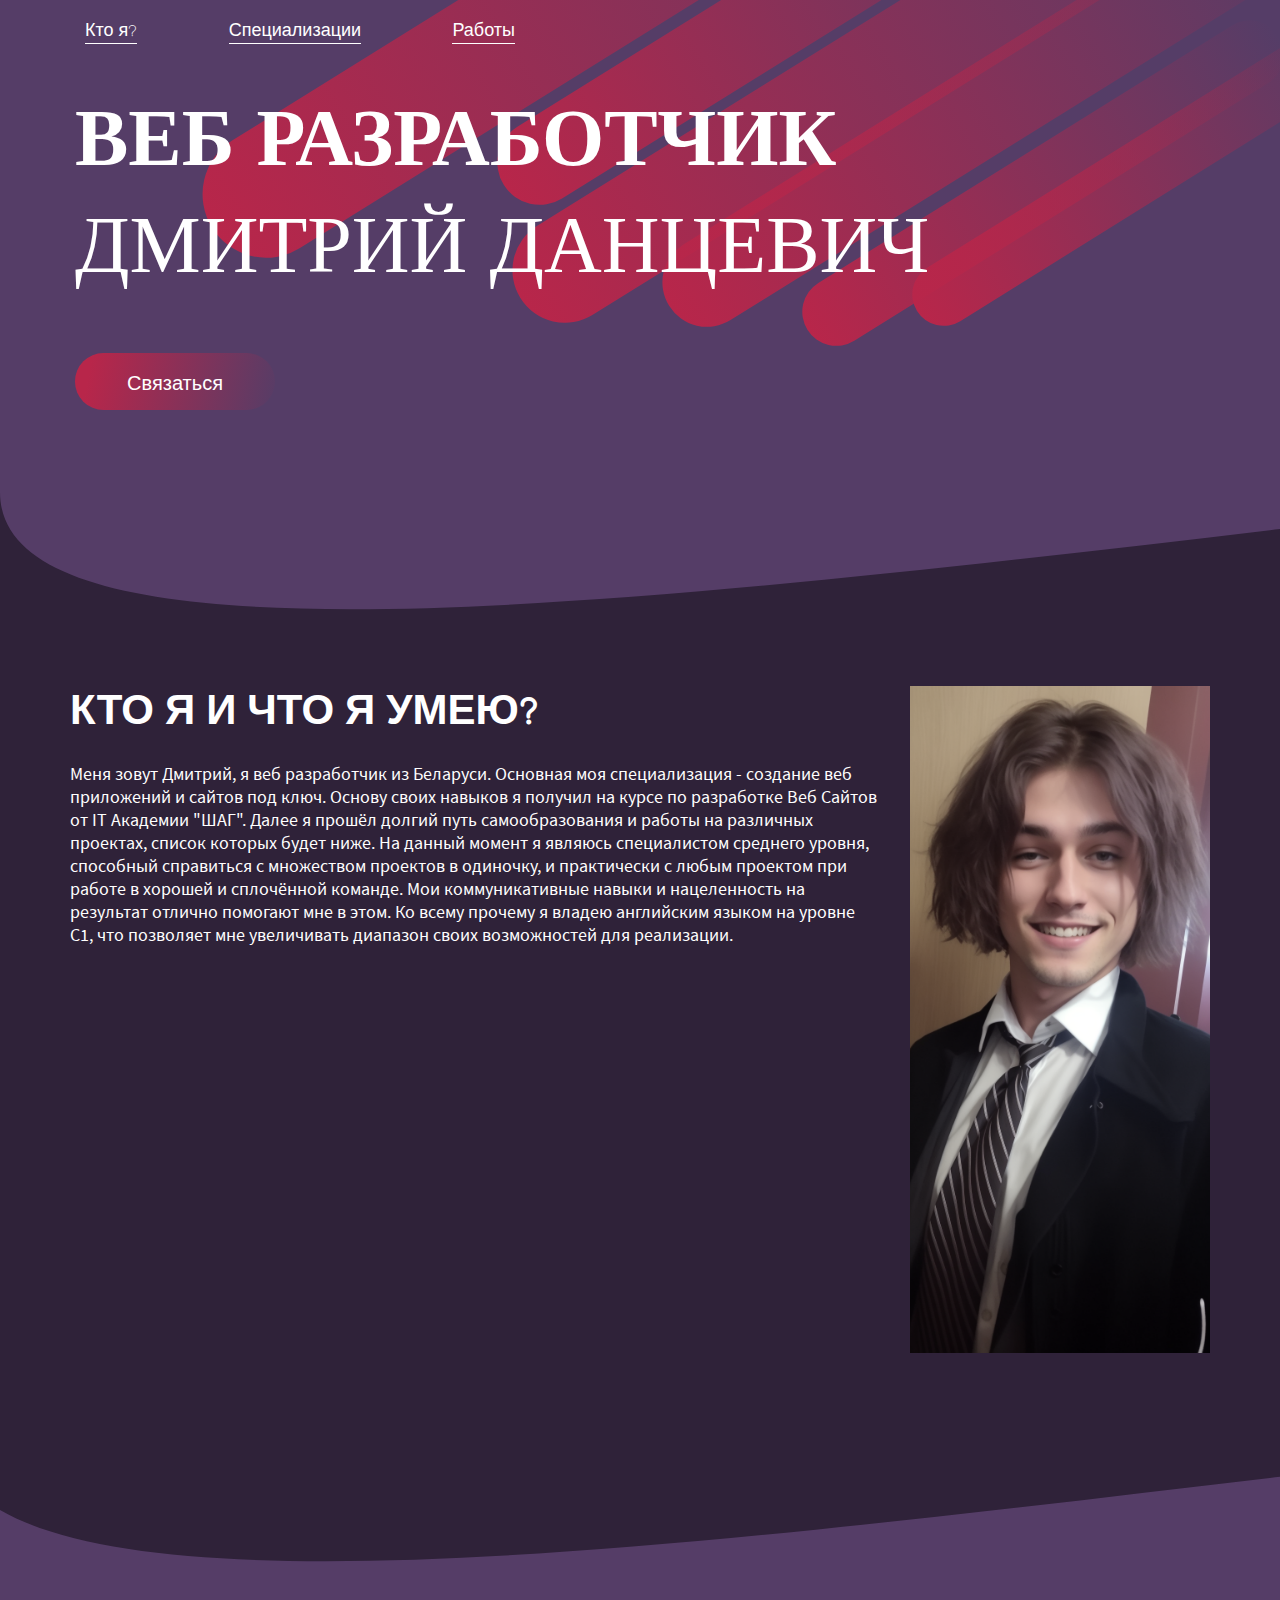
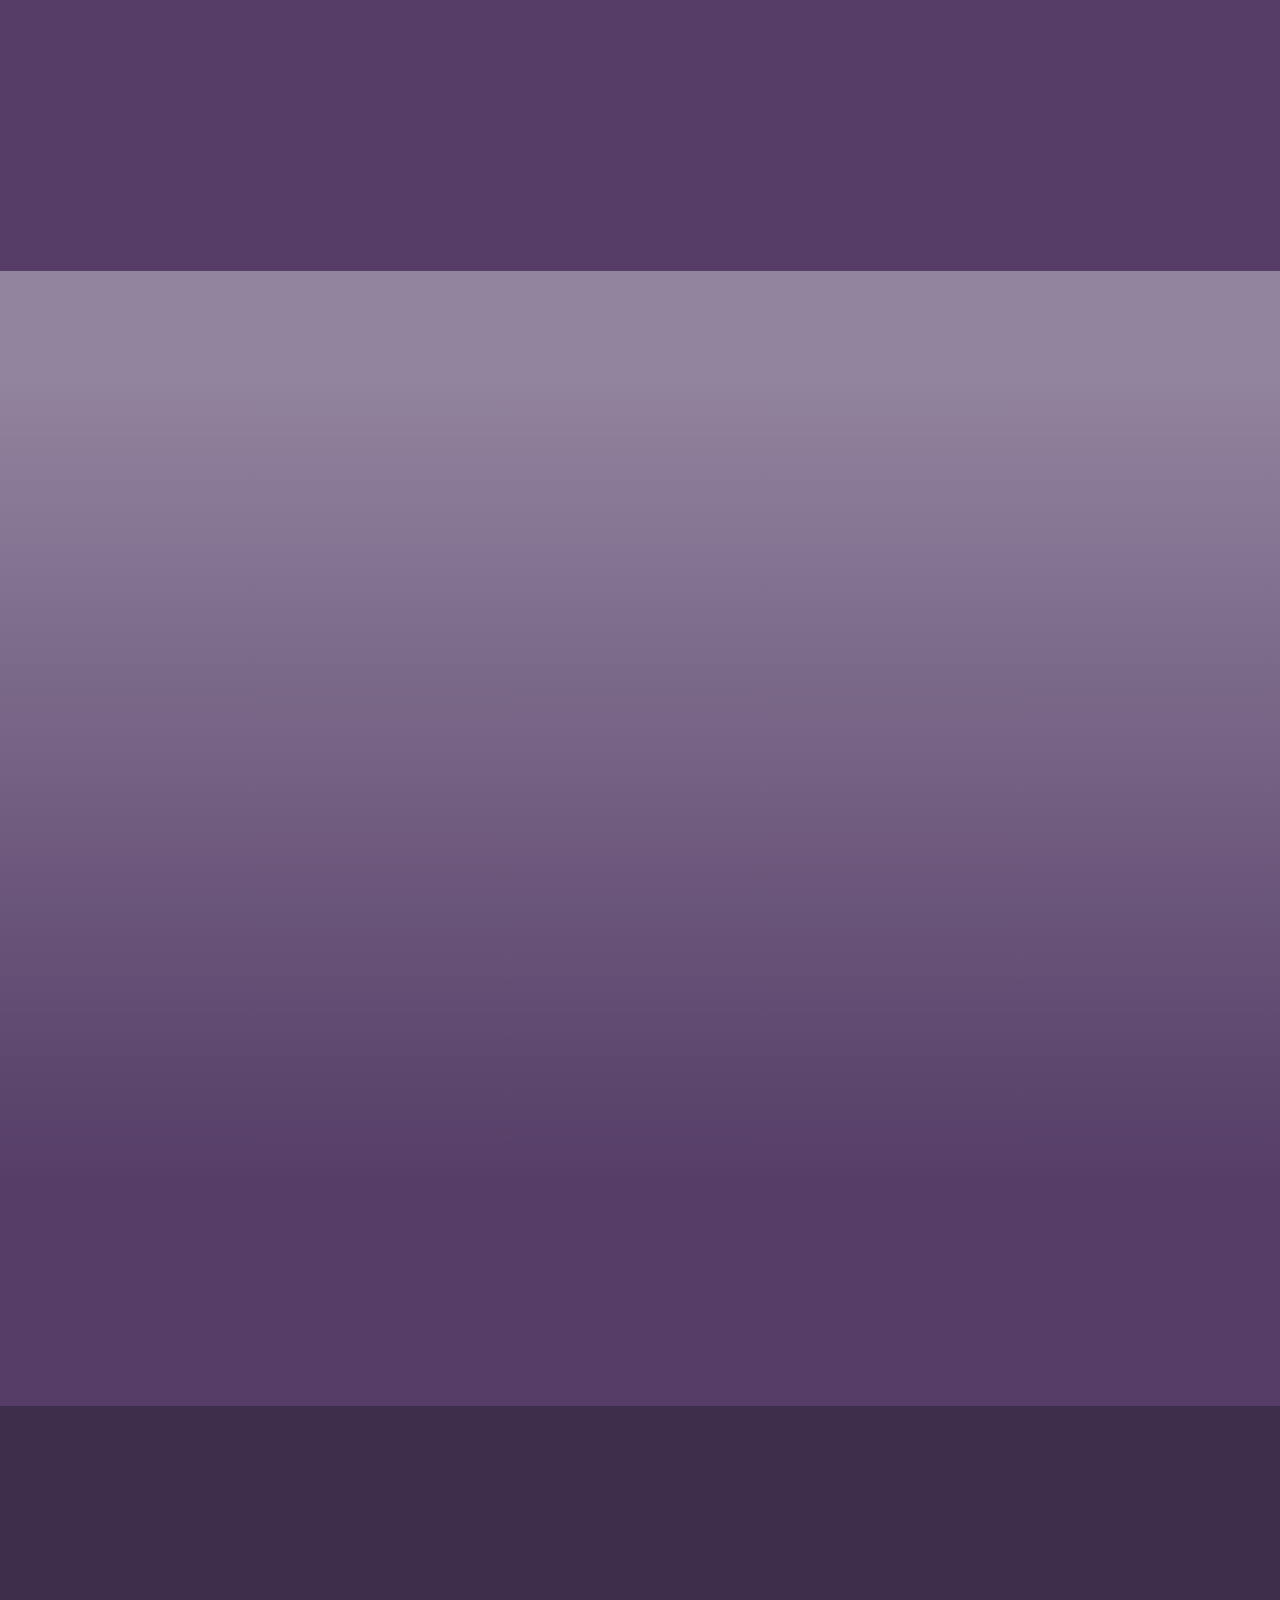
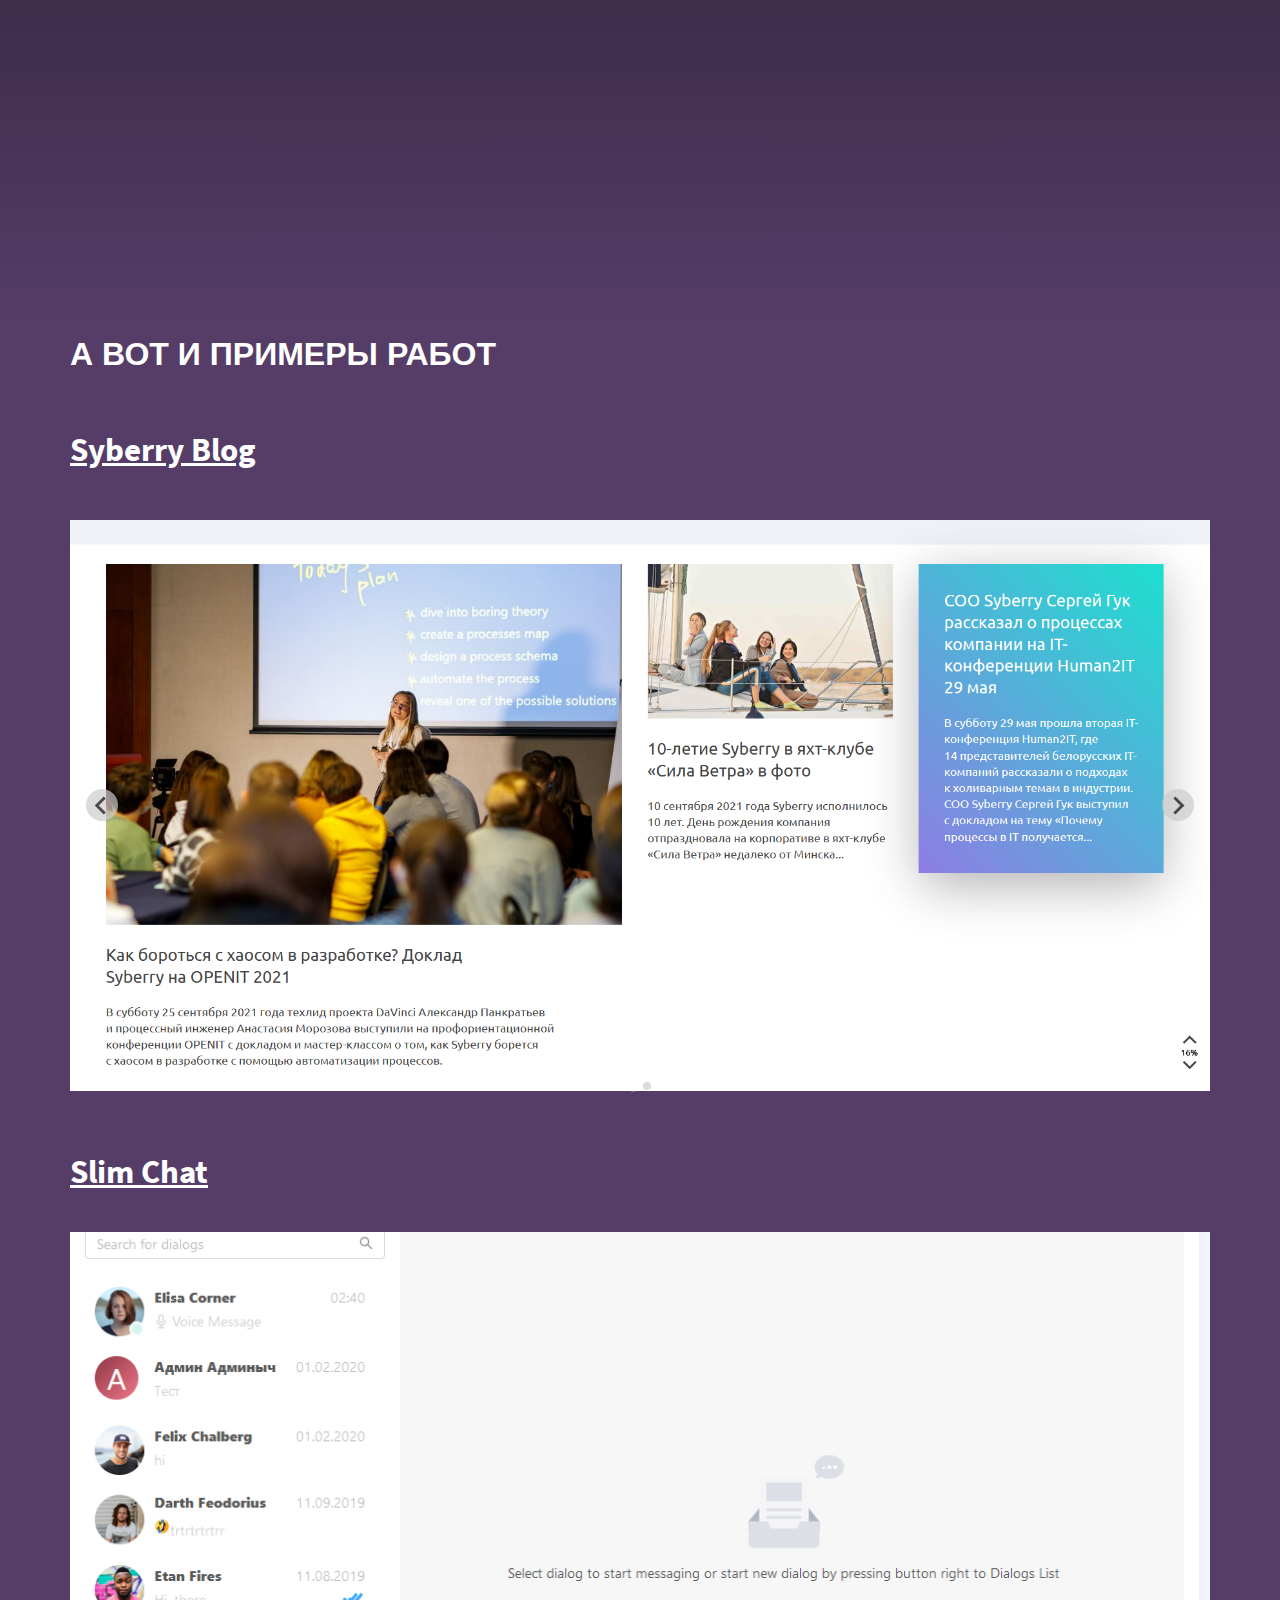
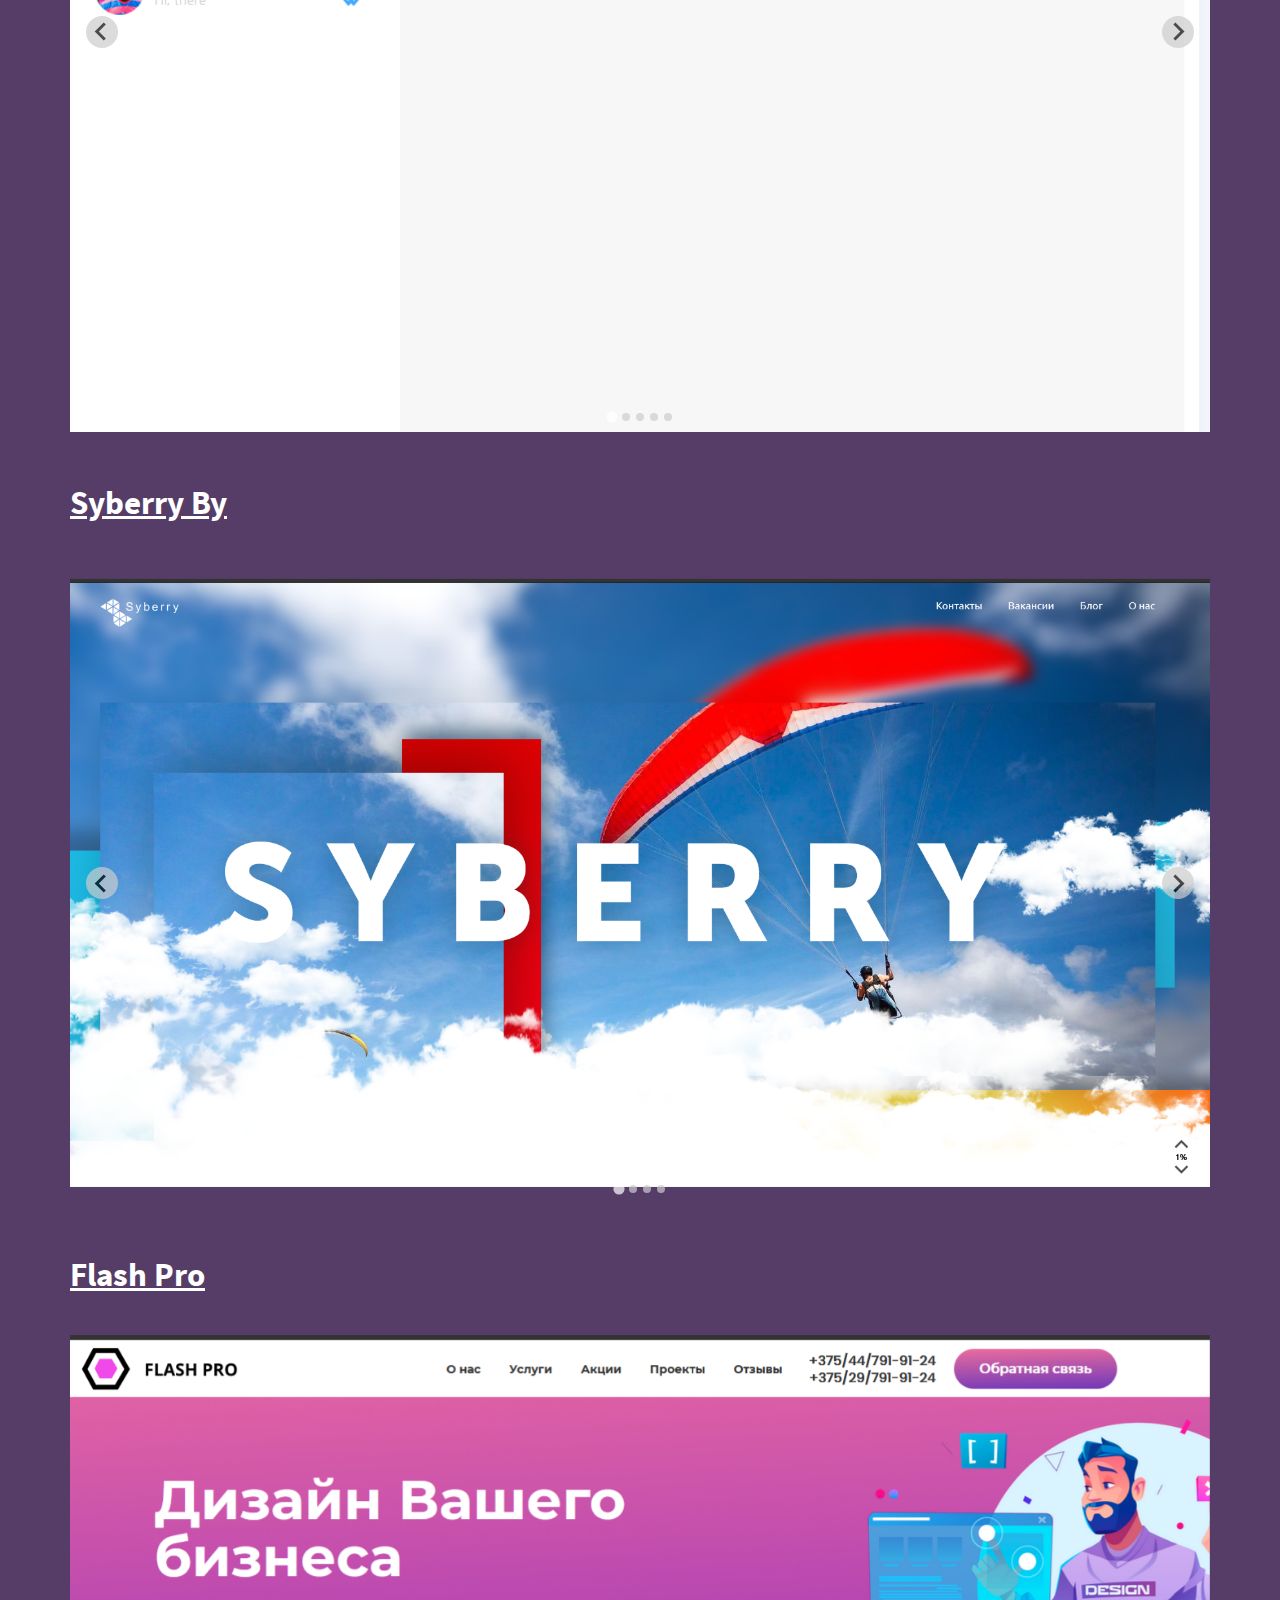
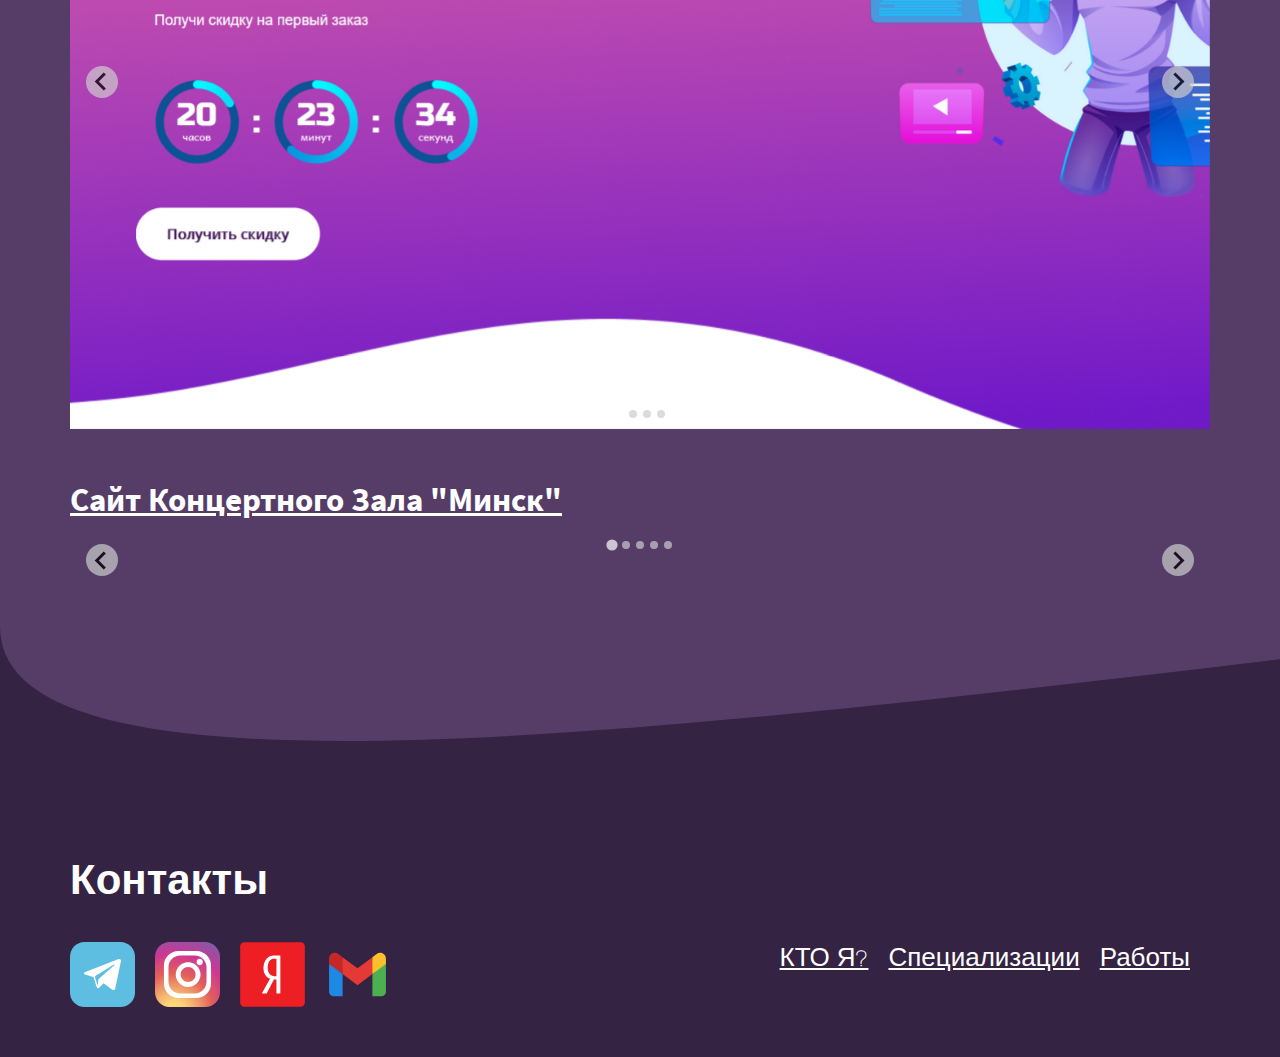
==== commit ca8bdc13: "Update personal photo" ====
--- a/index.html
+++ b/index.html
@@ -51,7 +51,7 @@
                     </div>
                     <div class="who-am-i-column display-md-block">
                         <div class="who-am-i-column-item">
-                            <img src="assets/img/who-am-i-img-1.png" alt="Error" class="who-am-i-column-item__img animate__animated animate__fadeInRight">
+                            <img src="assets/img/00057-99321943.png" alt="Error" class="who-am-i-column-item__img animate__animated animate__fadeInRight">
                         </div>
                     </div>
                 </div>
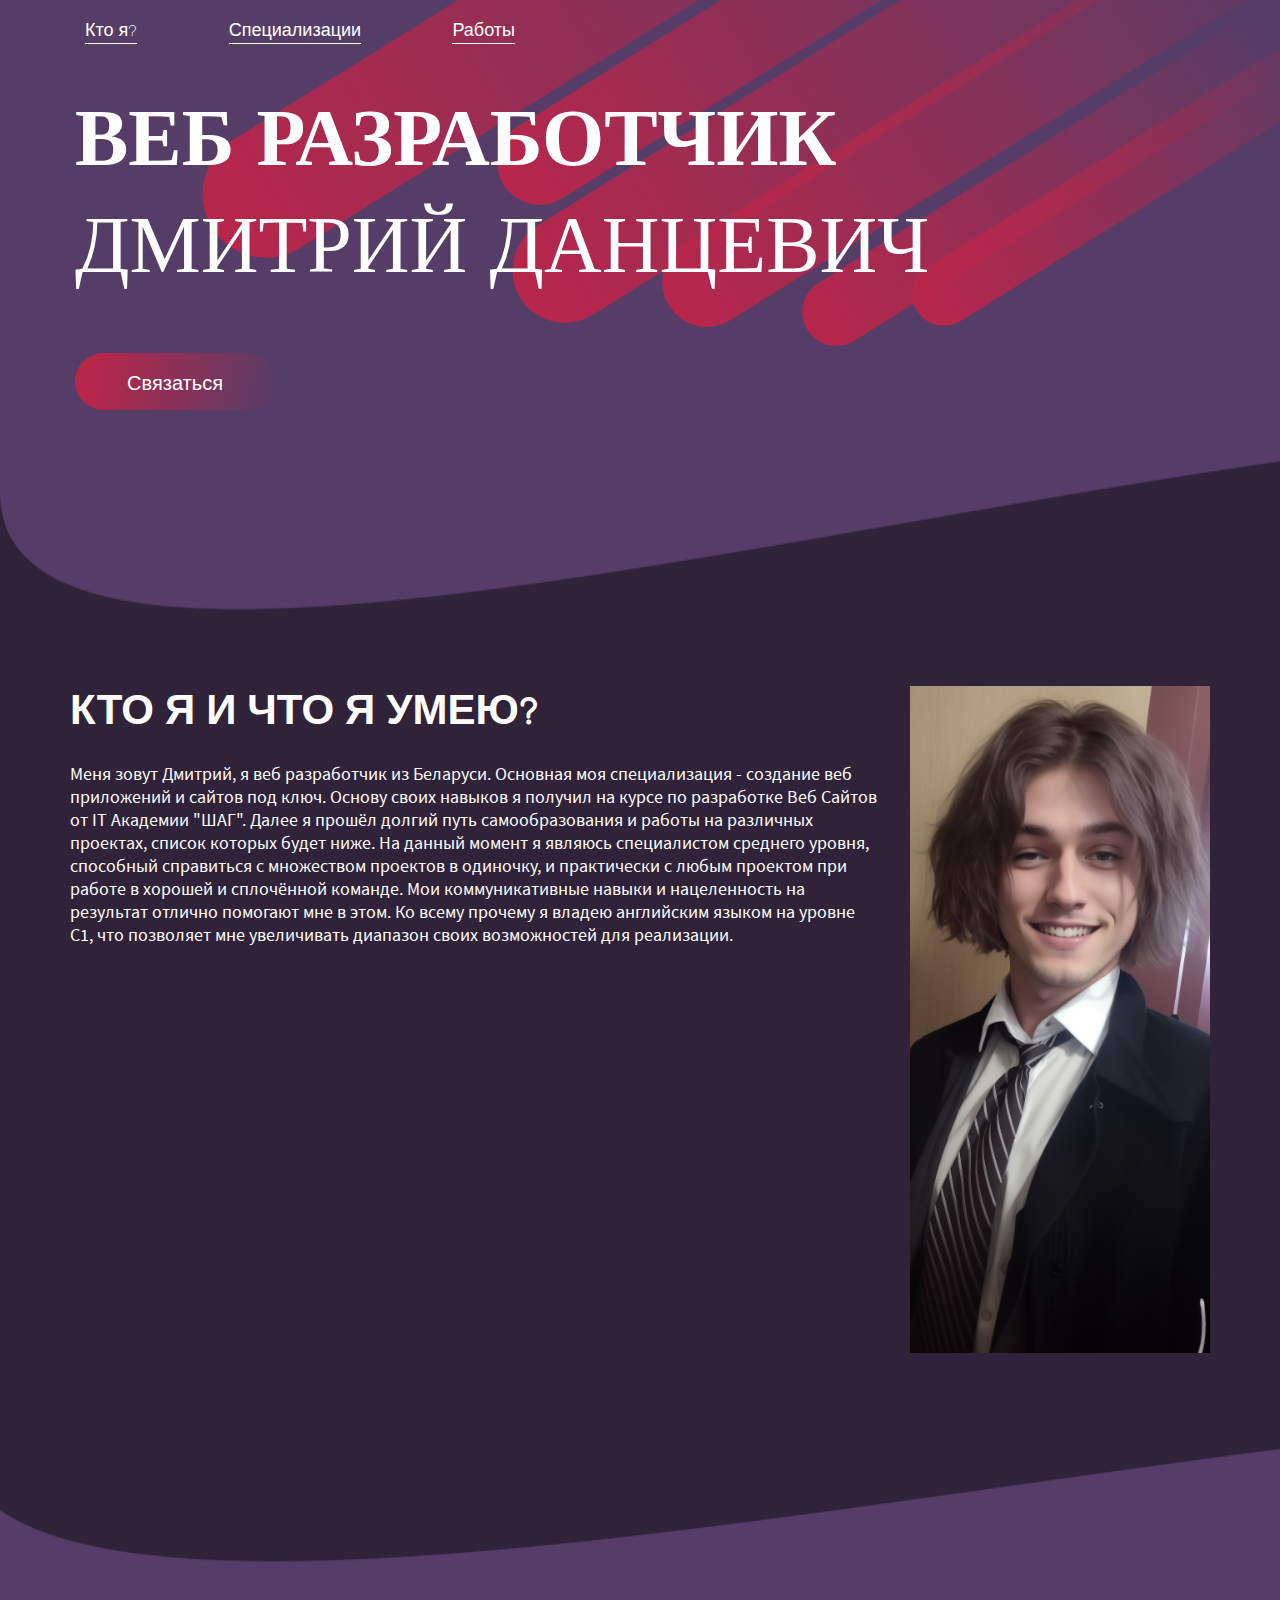
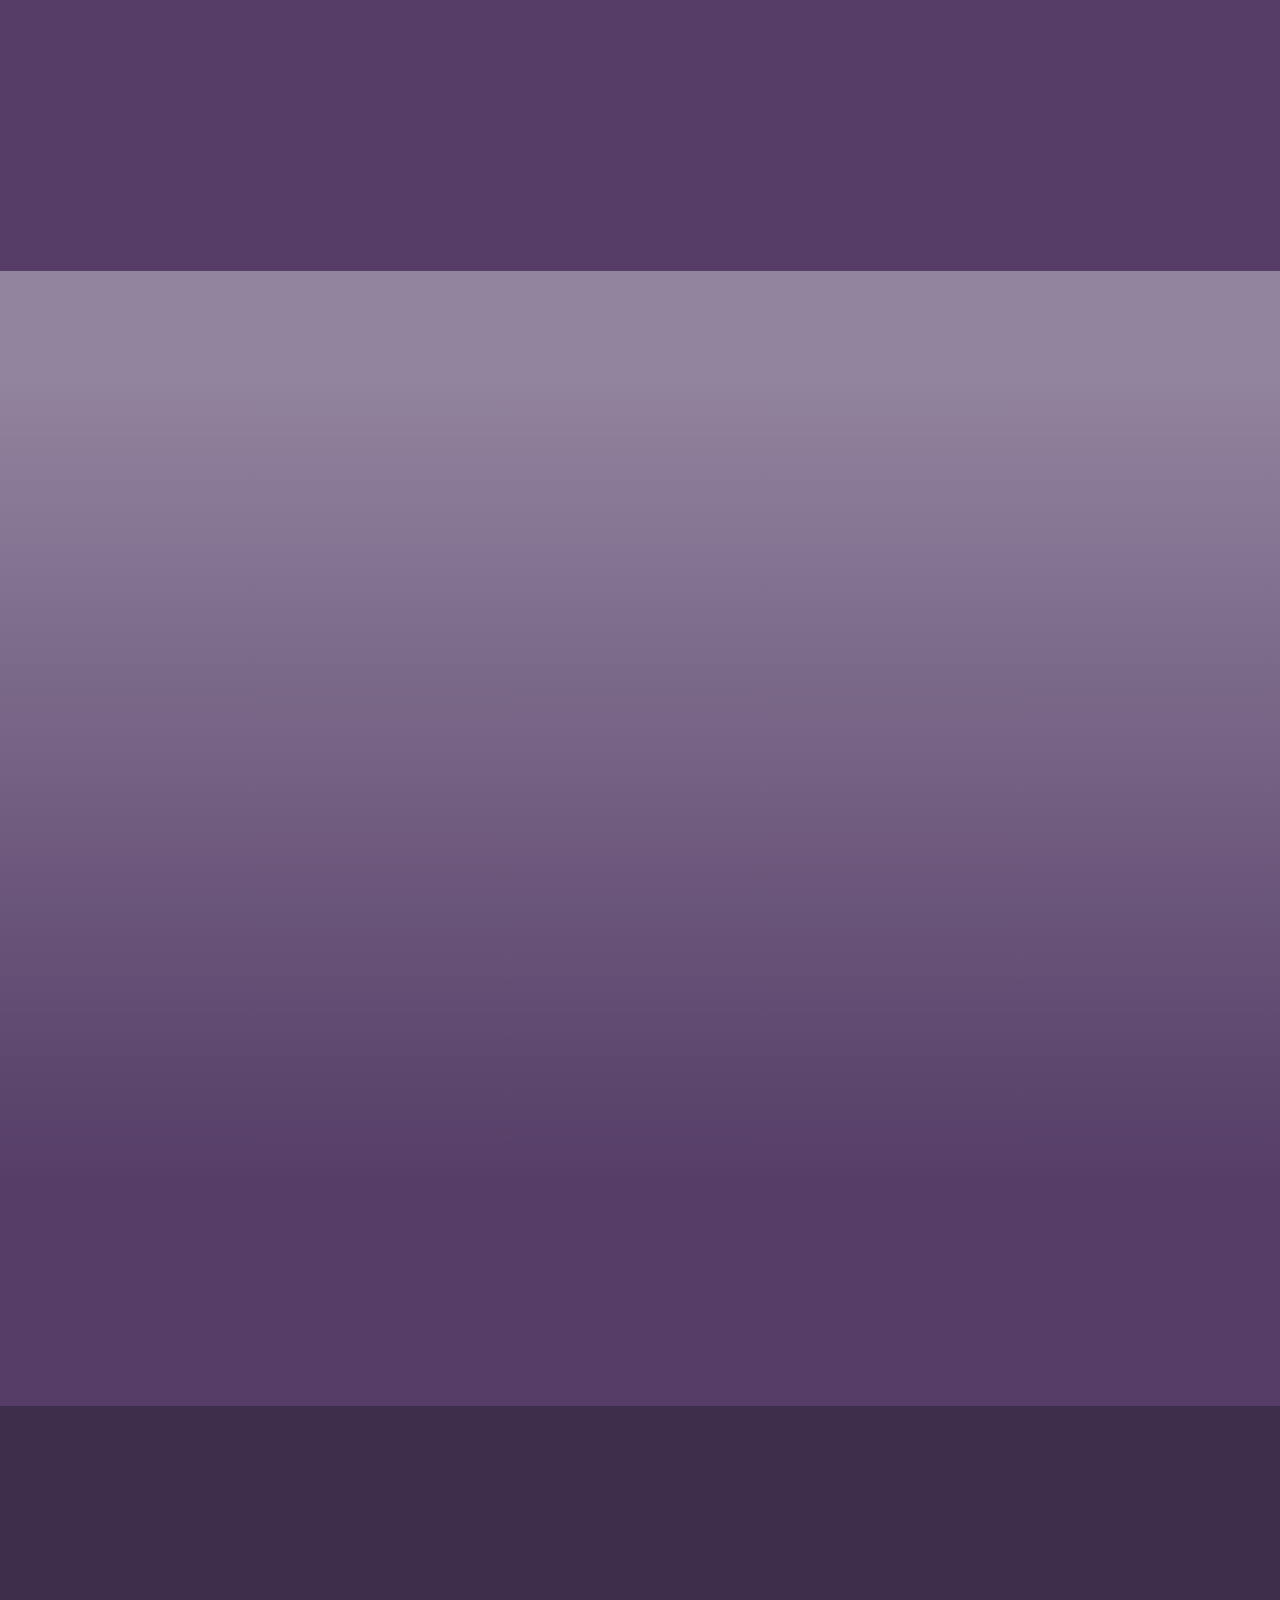
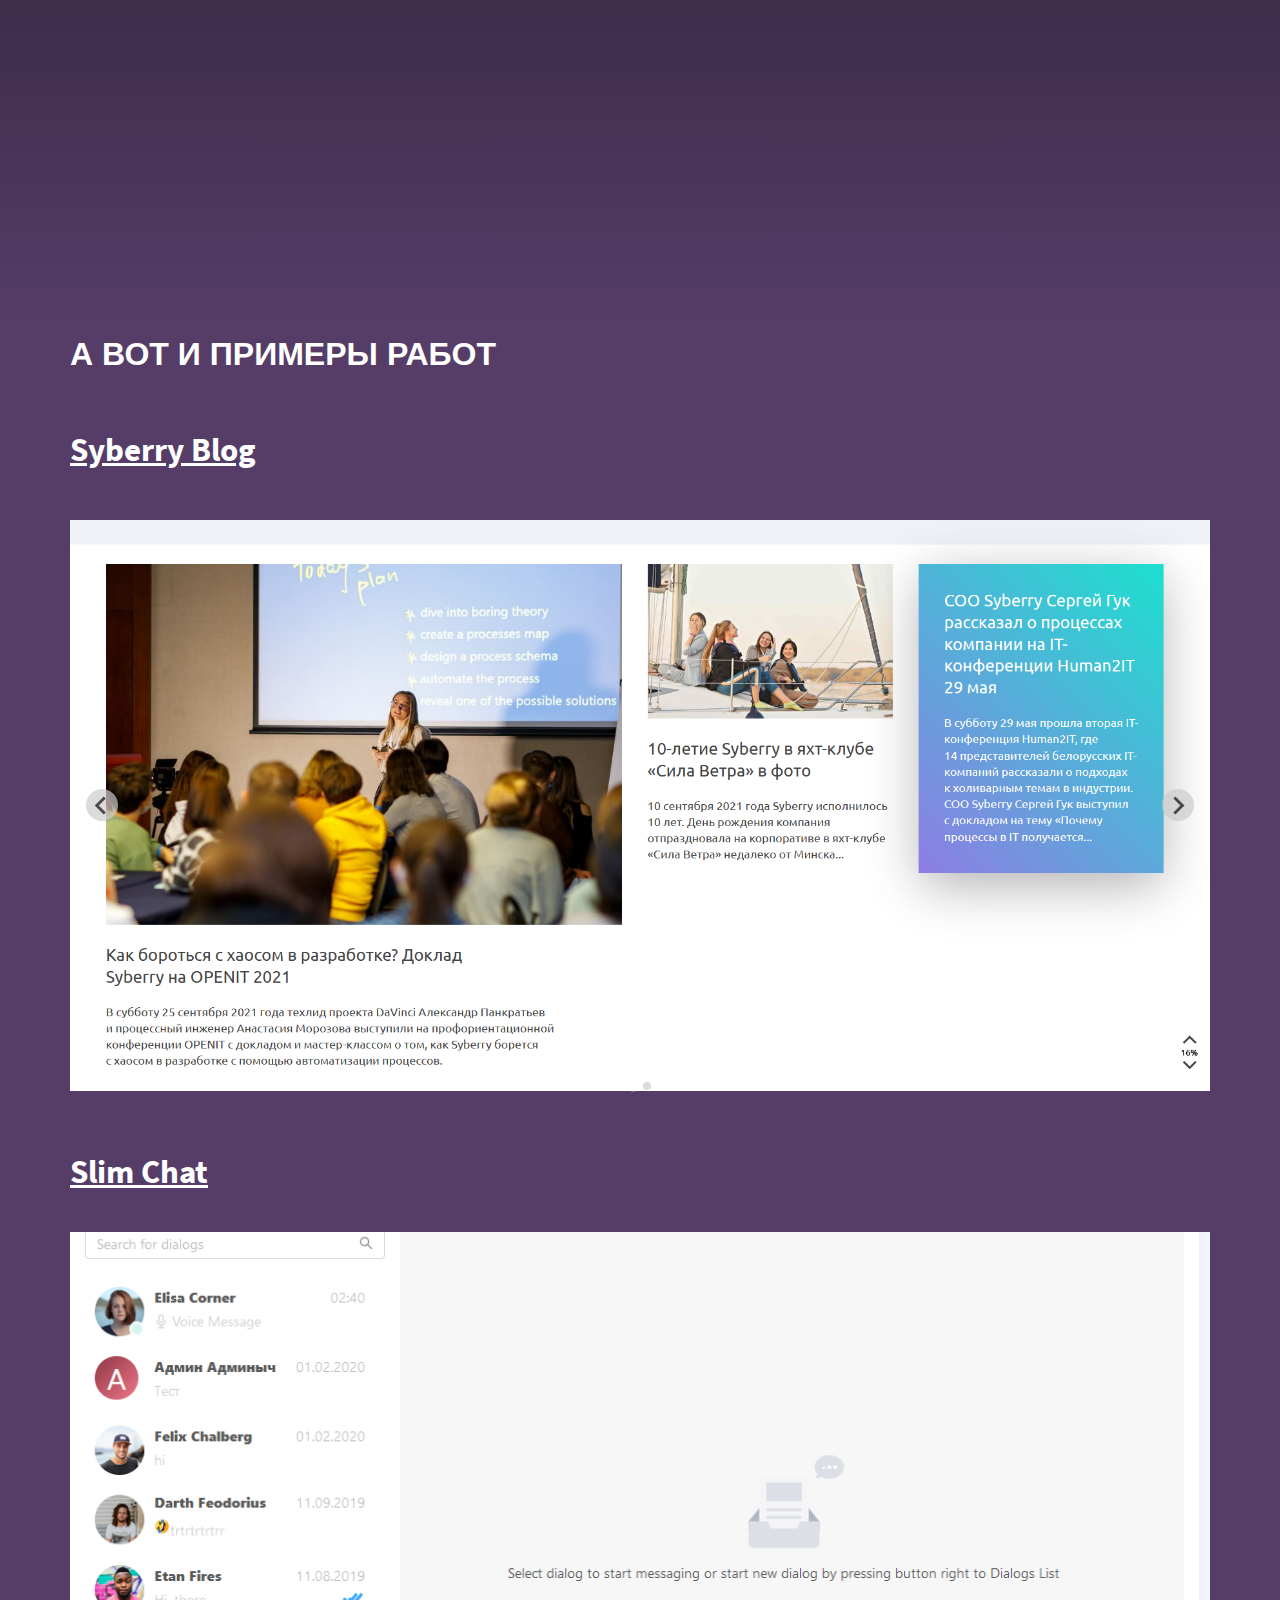
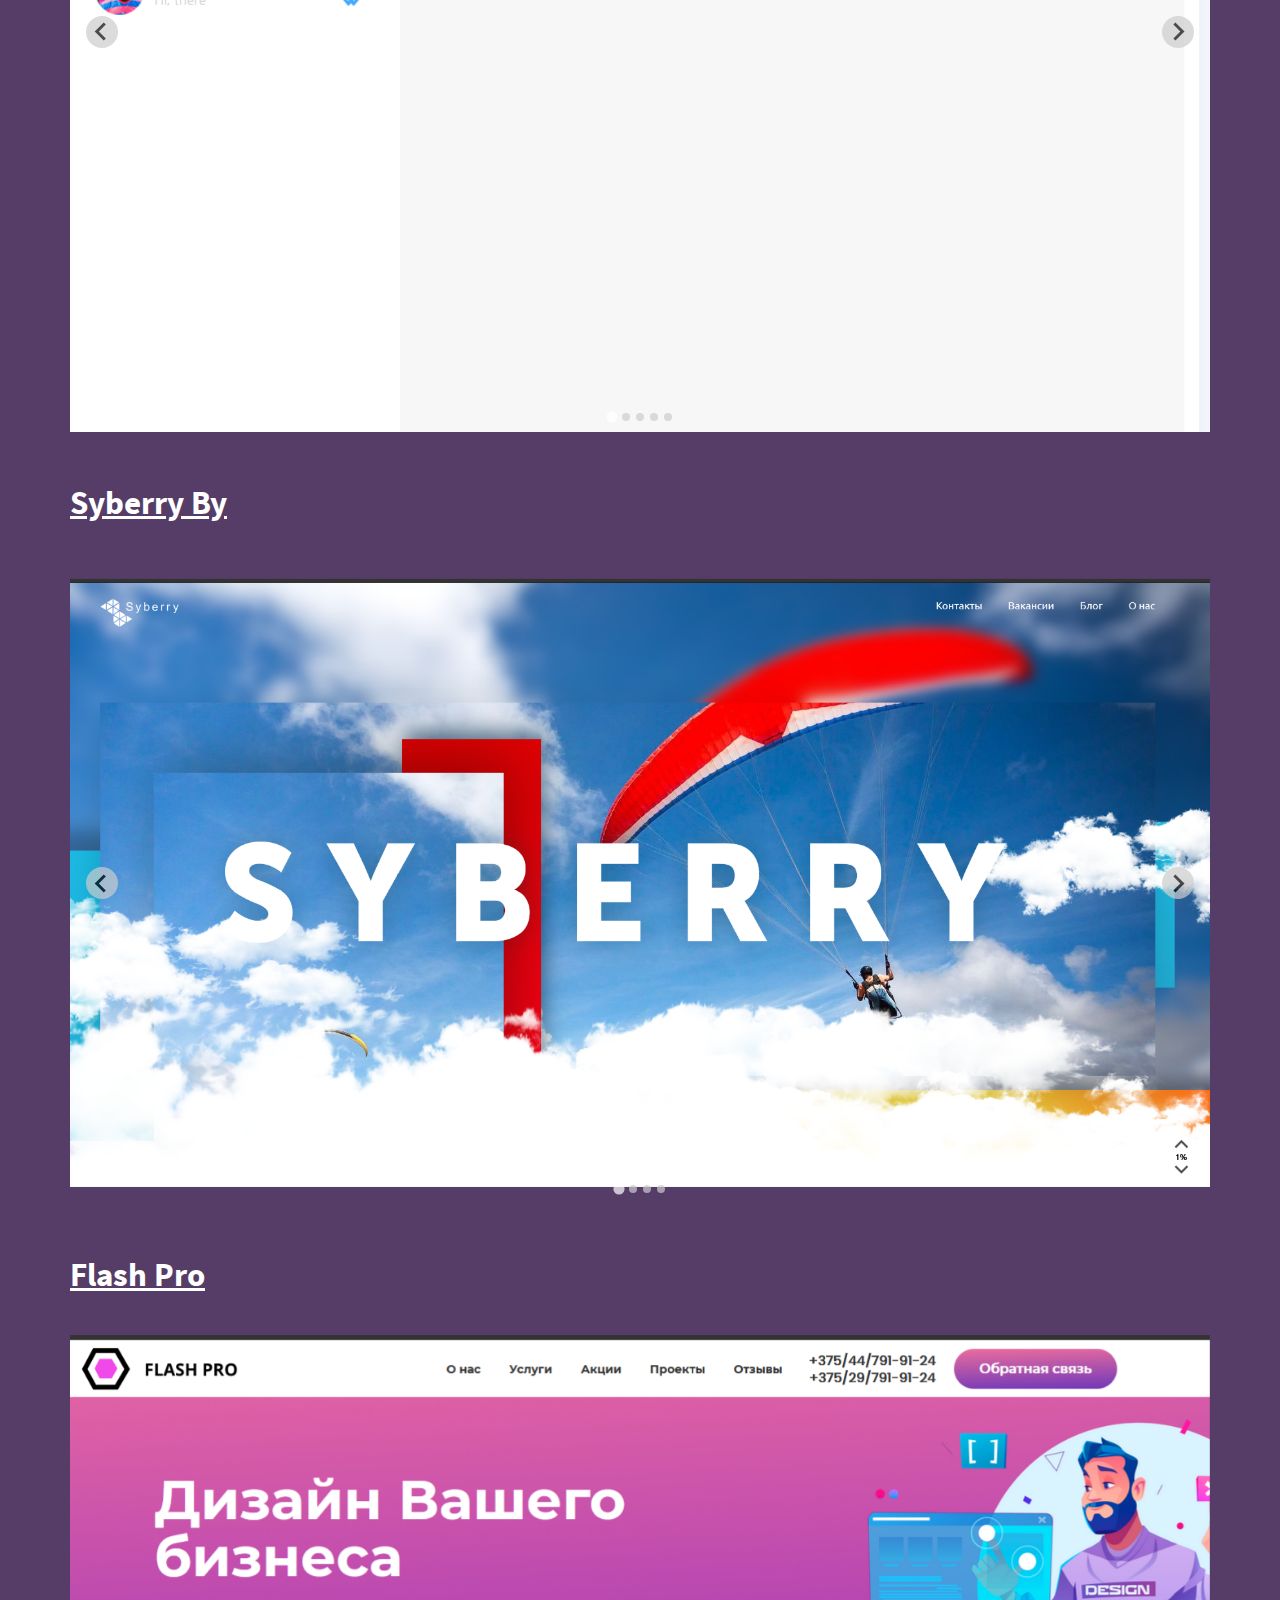
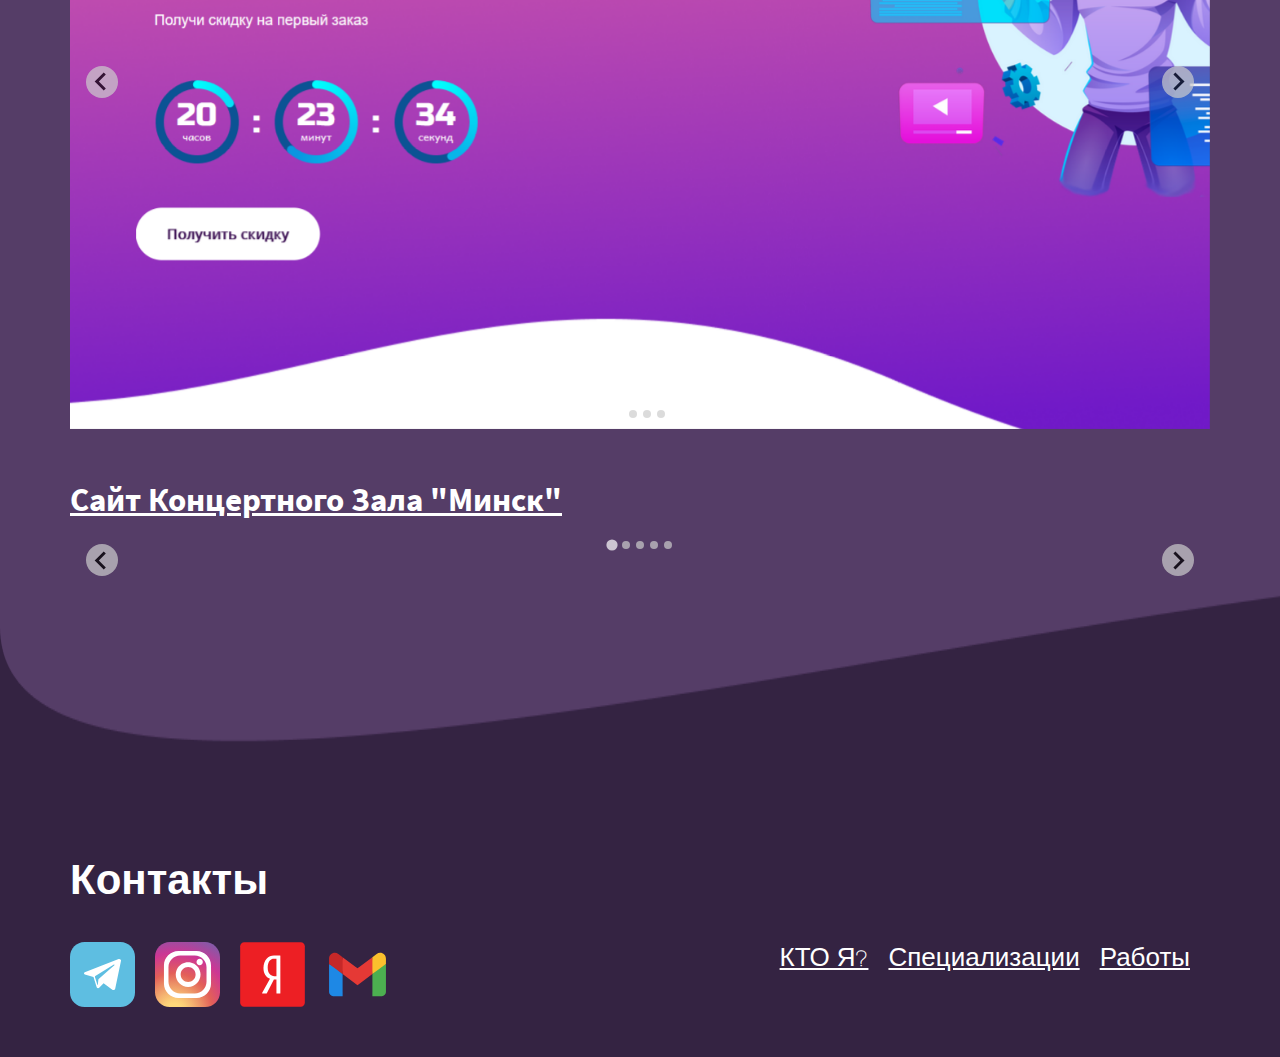
==== commit c8a6b25d: "Update waves on whoami" ====
--- a/index.html
+++ b/index.html
@@ -35,6 +35,7 @@
 </header>
 <main>
     <section id="whoami" class="who-am-i">
+        <img src="assets/img/who-am-i-top-wave.png" alt="" class="who-am-i__before-wave">
         <div class="who-am-i__body">
             <div class="container">
                 <div class="who-am-i-columns">
@@ -57,6 +58,7 @@
                 </div>
             </div>
         </div>
+        <img src="assets/img/who-am-i-bottom-wave.png" alt="" class="who-am-i__after-wave">
     </section>
     <section id="technologies" class="technologies">
         <h1 class="technologies__title wow animate__animated animate__fadeInDown">С КАКИМИ ТЕХНОЛОГИЯМИ Я РАБОТАЮ?</h1>
@@ -247,6 +249,7 @@
     </section>
 </main>
 <footer class="footer">
+    <img src="assets/img/footer-top-wave.png" alt="" class="footer__wave">
     <div class="footer__body">
         <div class="container">
             <h1 class="footer__title">Контакты</h1>
--- a/assets/css/index.css
+++ b/assets/css/index.css
@@ -320,16 +320,12 @@
 .footer {
   position: relative;
 }
-.footer::before {
-  display: block;
-  content: "";
+.footer__wave {
   min-width: 1922px;
   min-height: 215px;
   position: relative;
   width: 100%;
   height: 20vw;
-  background-image: url("../img/footer-top-wave.svg");
-  background-size: cover;
   top: 0;
 }
 .footer__body {
@@ -409,23 +405,17 @@
   width: 100%;
   background-color: #2F2239;
 }
-.who-am-i::before, .who-am-i::after {
-  display: block;
-  content: "";
+.who-am-i__before-wave, .who-am-i__after-wave {
   min-width: 1922px;
   min-height: 215px;
   position: relative;
   width: 100%;
   height: 20vw;
 }
-.who-am-i::before {
-  background-image: url("../img/who-am-i-top-wave.svg");
-  background-size: cover;
+.who-am-i__before-wave {
   top: 0;
 }
-.who-am-i::after {
-  background-image: url("../img/who-am-i-bottom-wave.svg");
-  background-size: cover;
+.who-am-i__after-wave {
   bottom: 0;
 }
 @media screen and (min-width: 768px) {
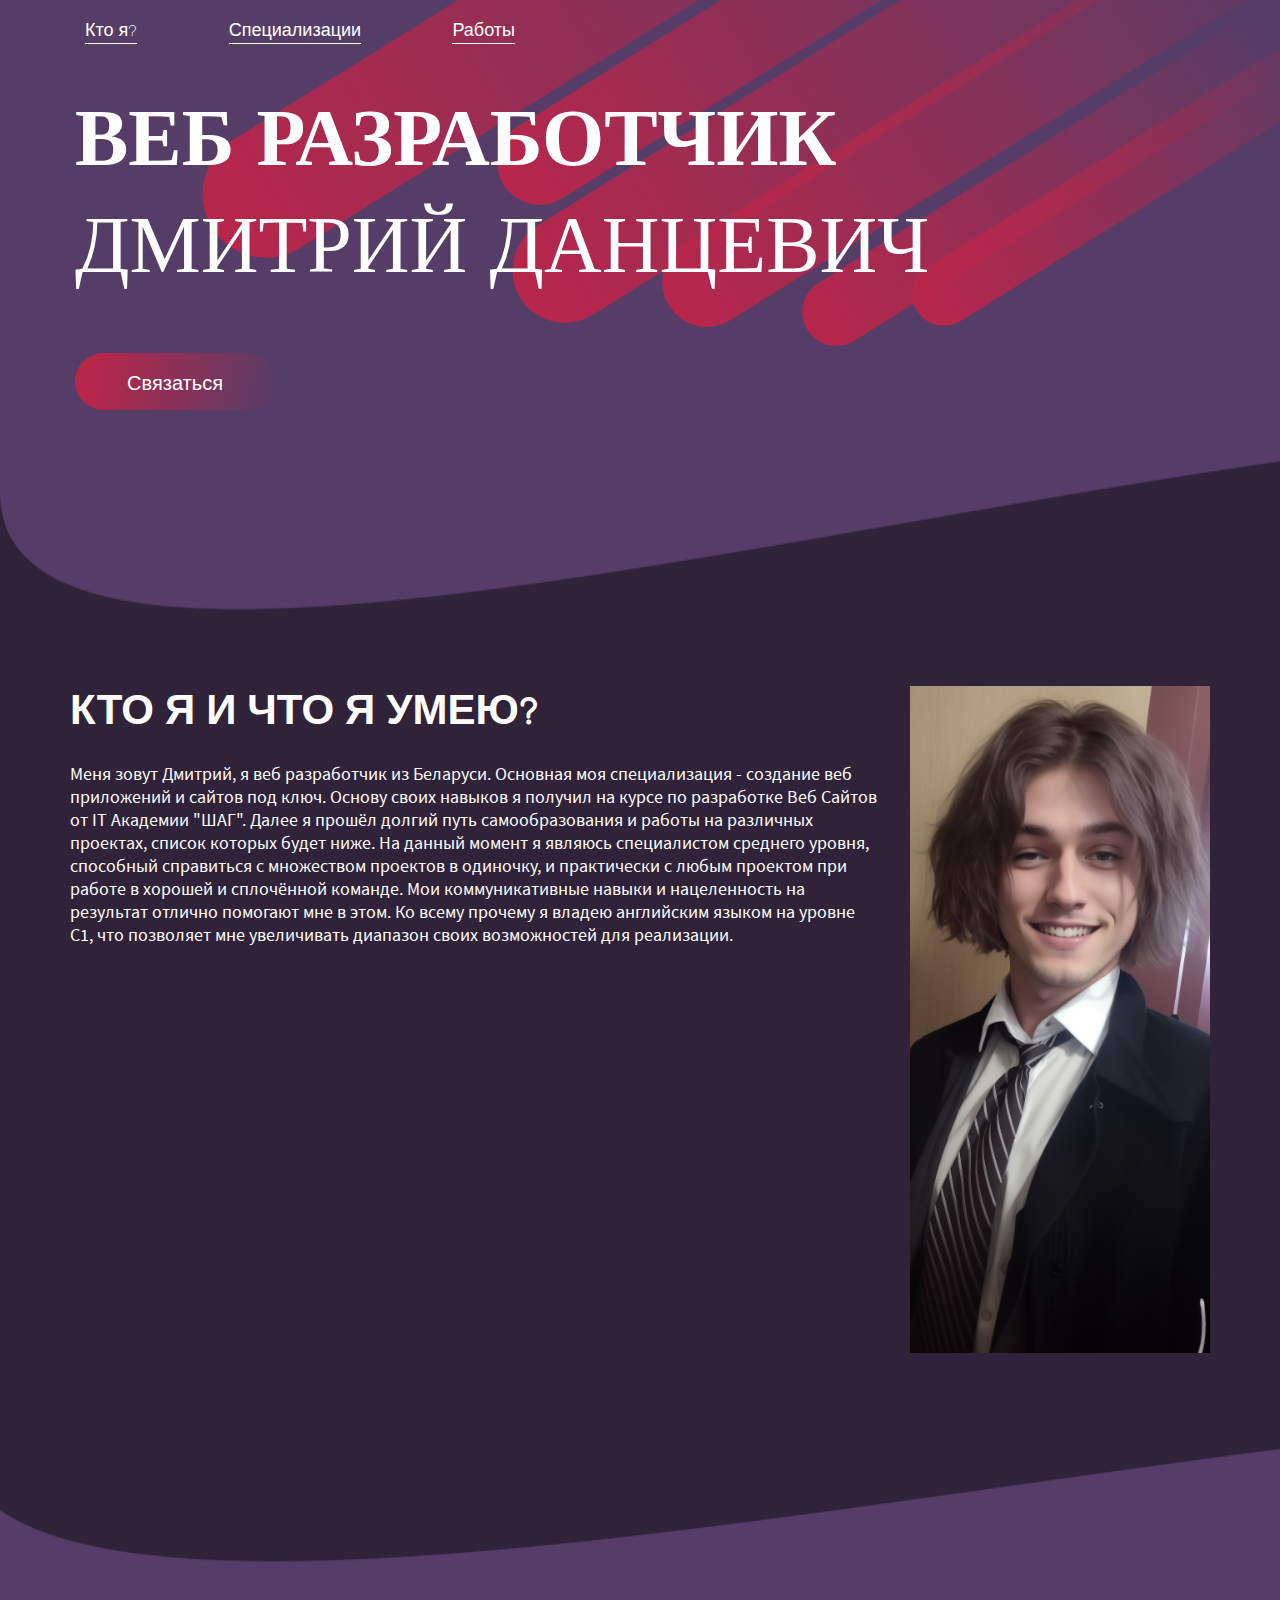
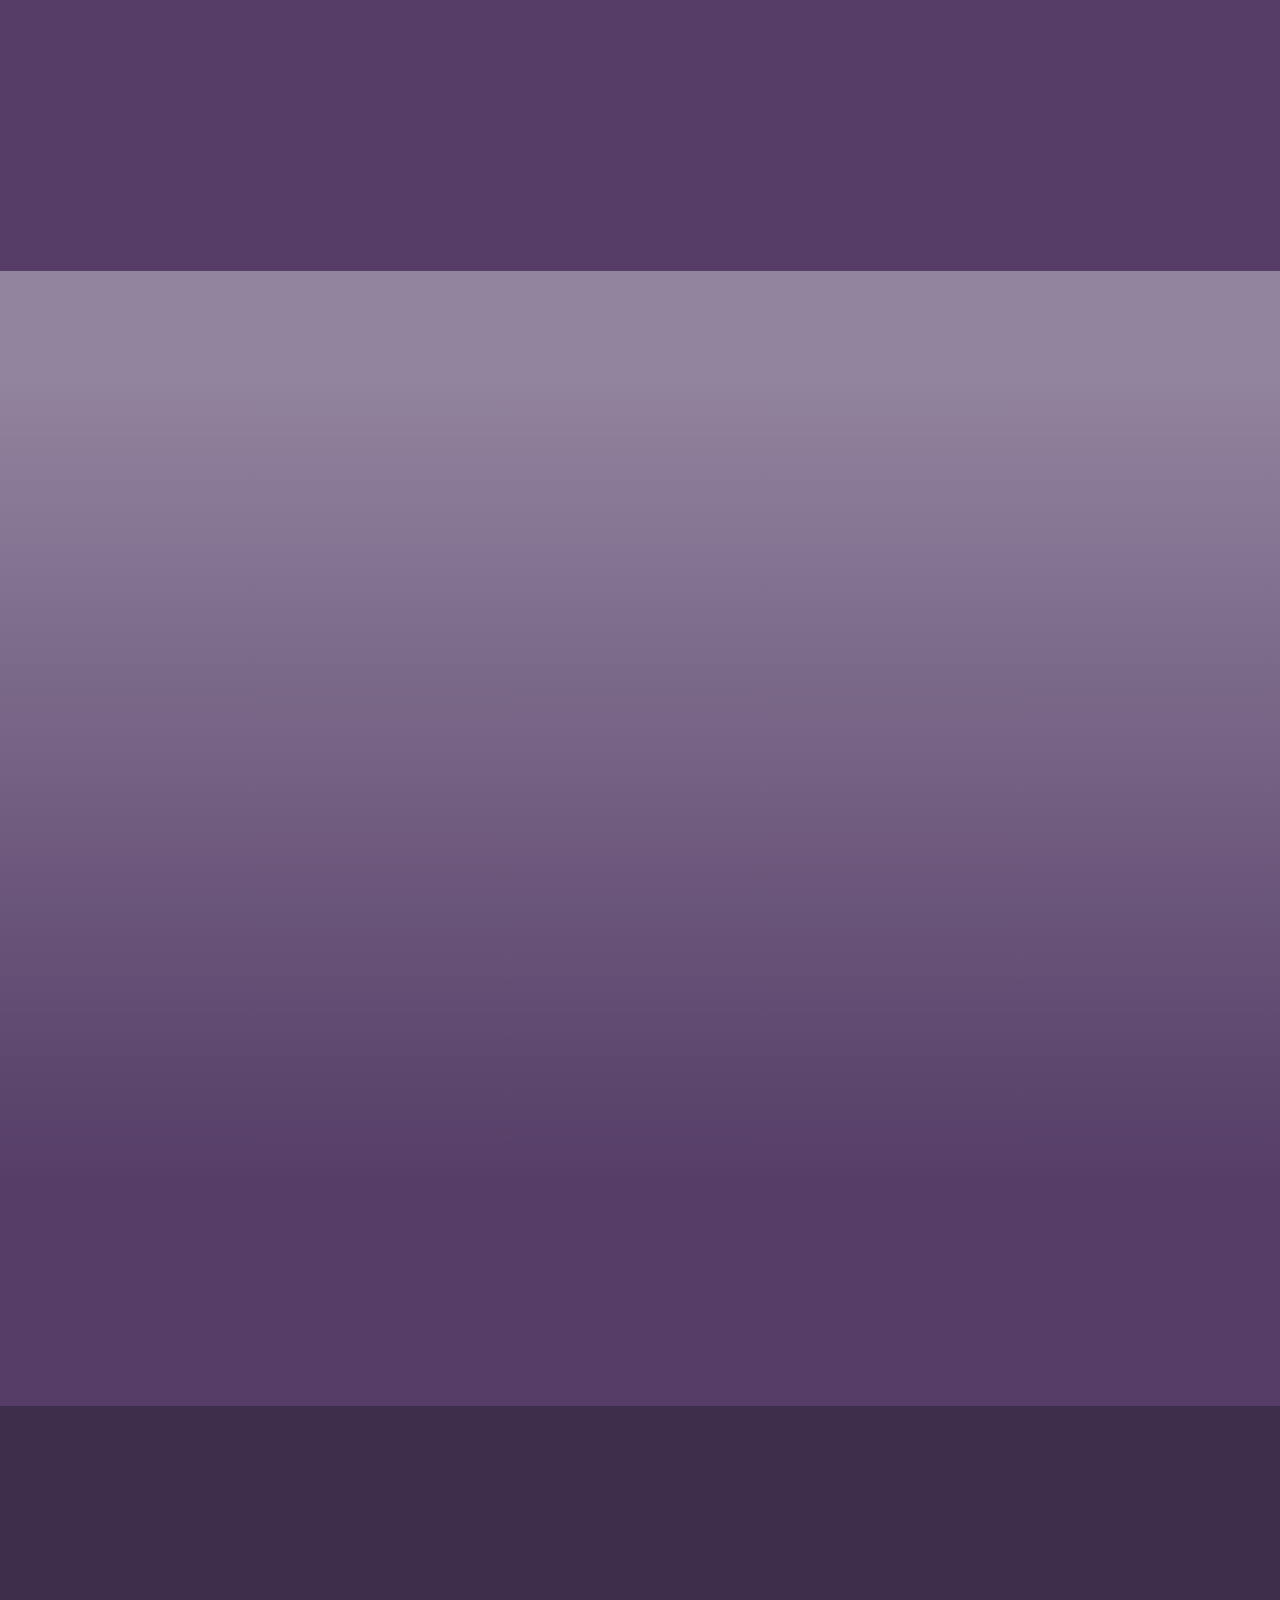
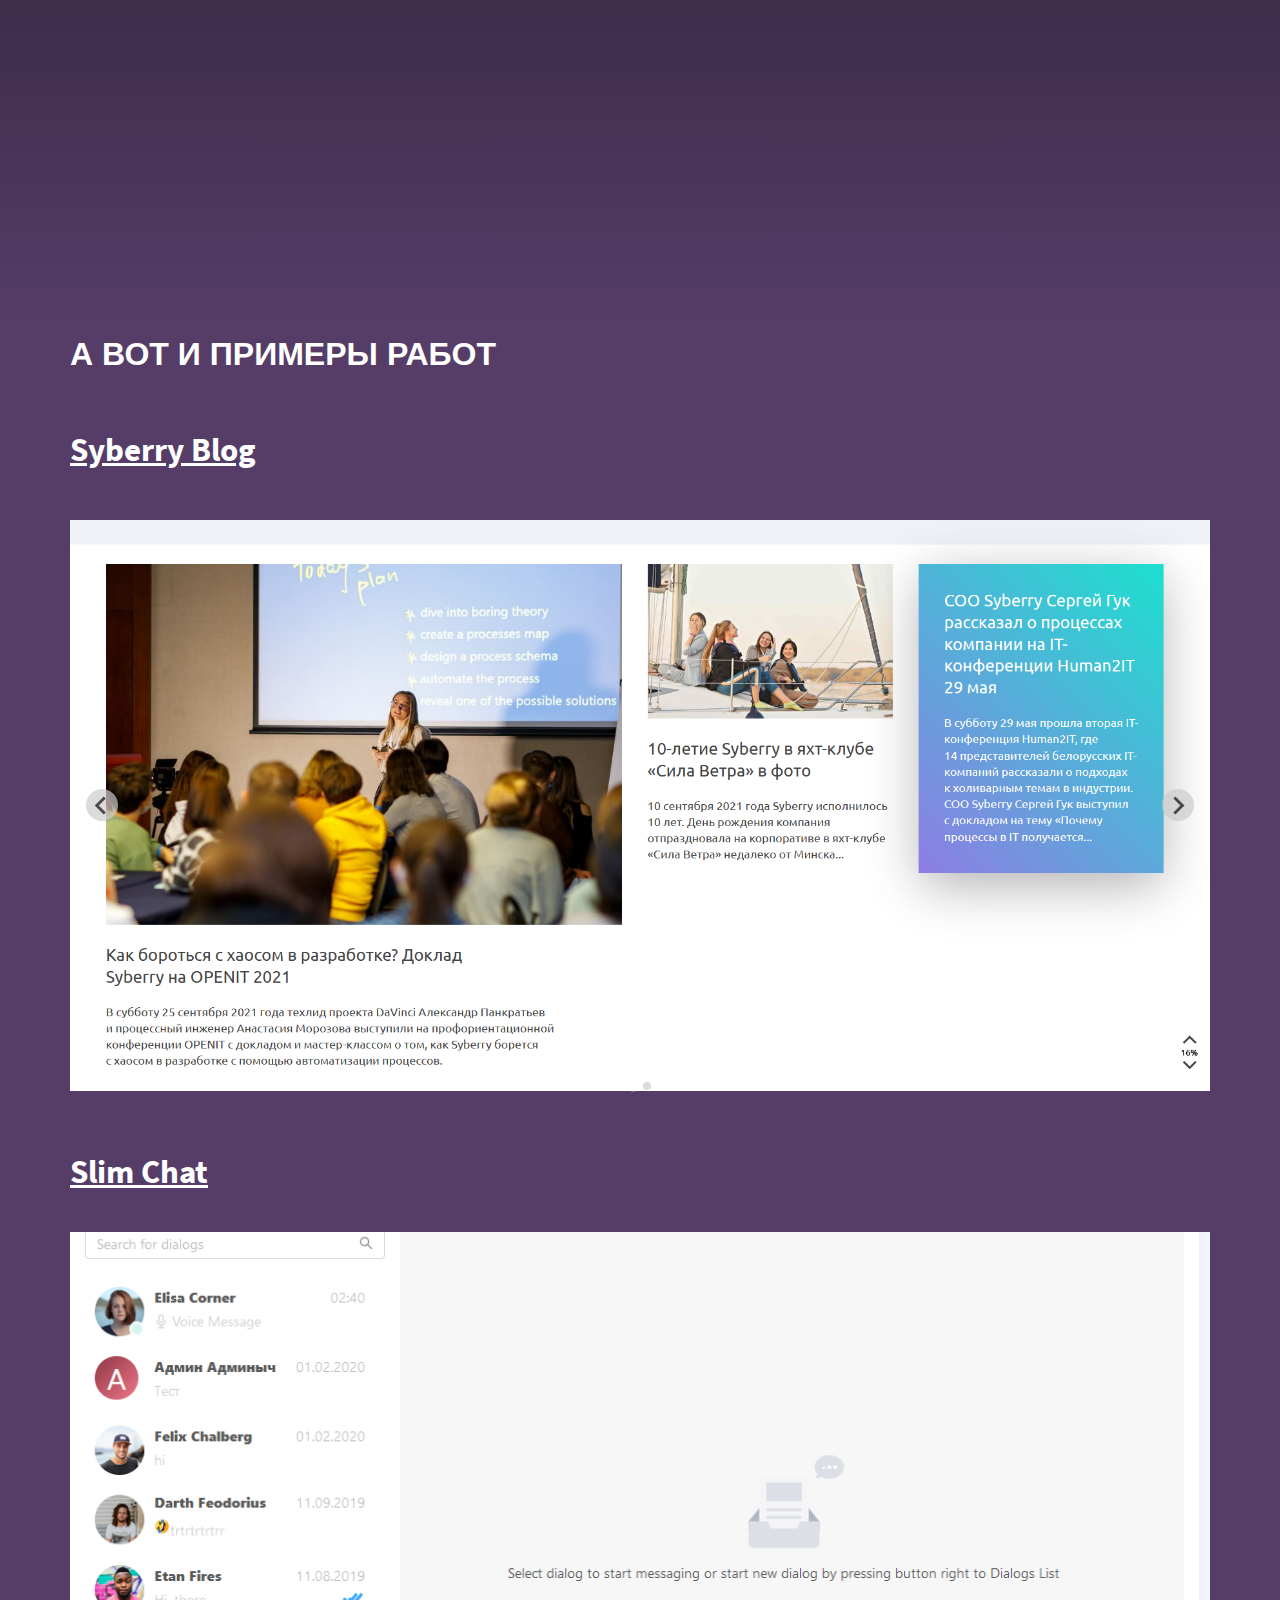
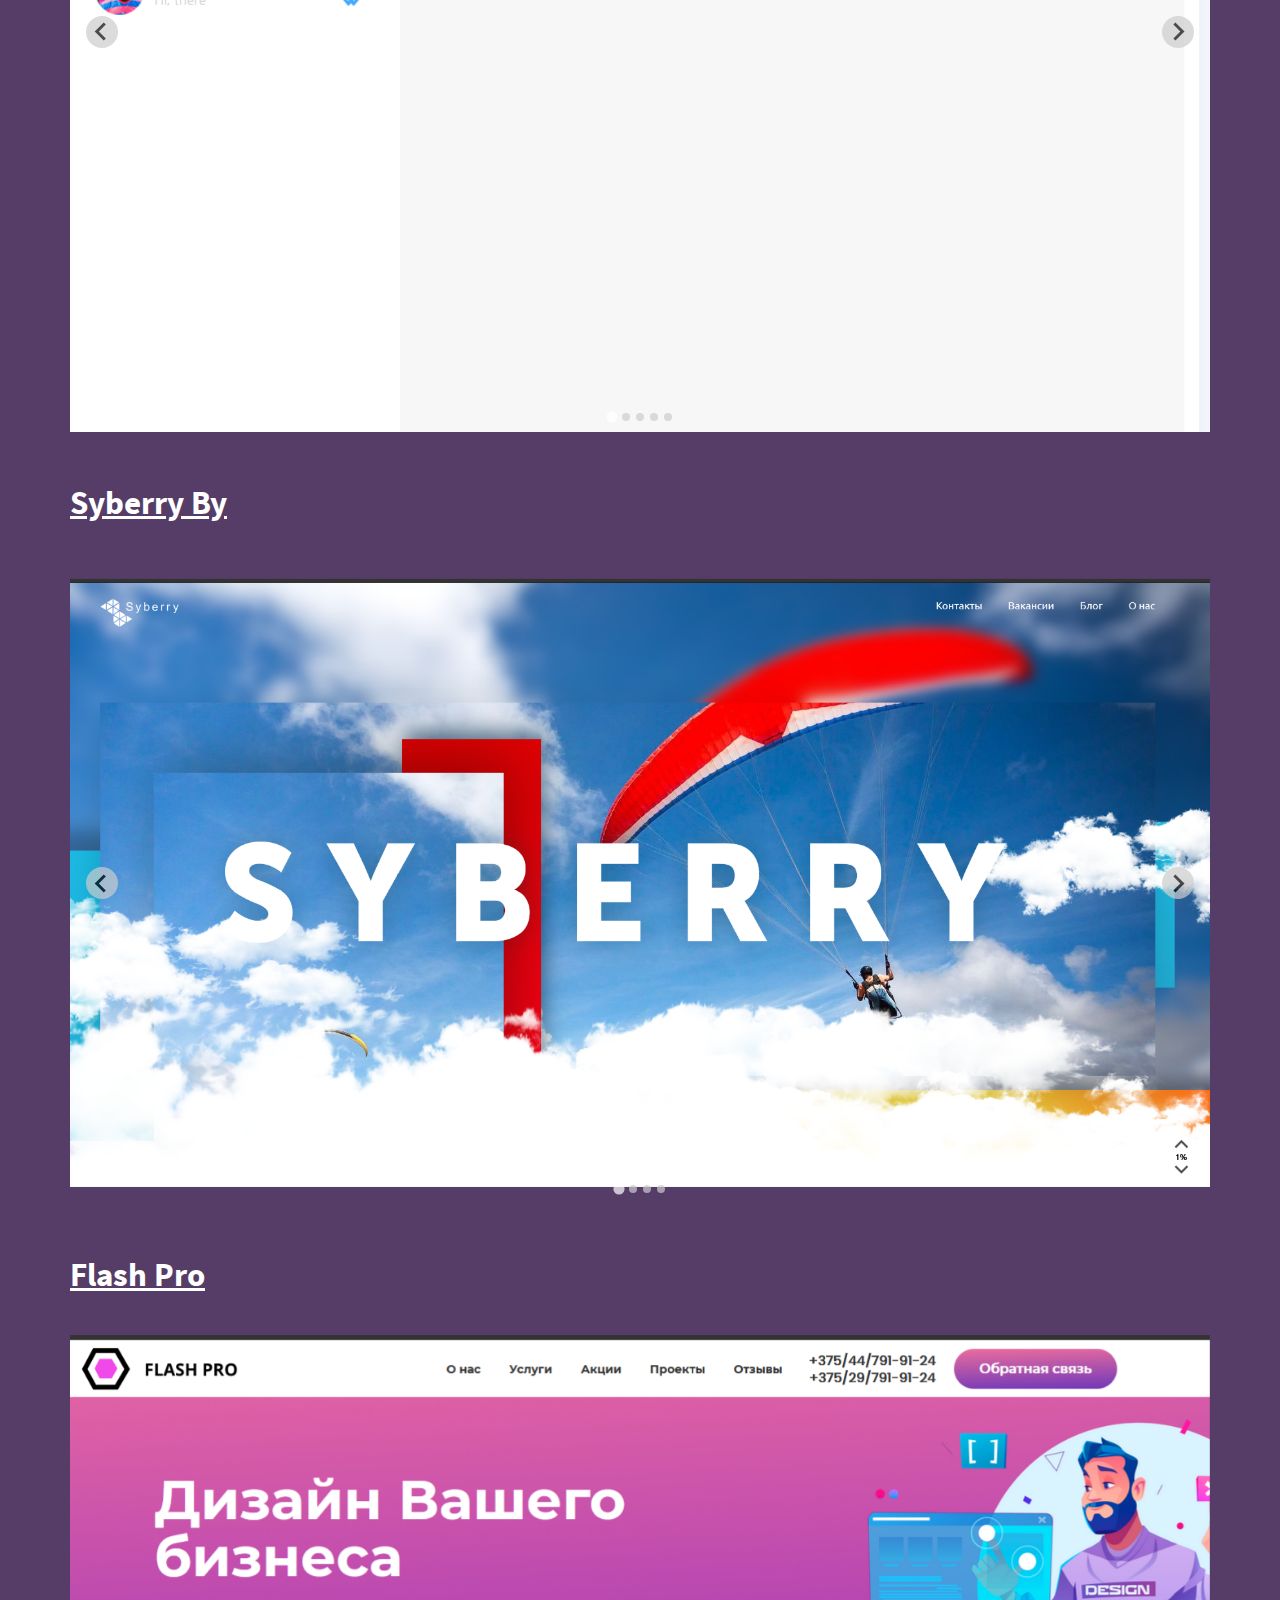
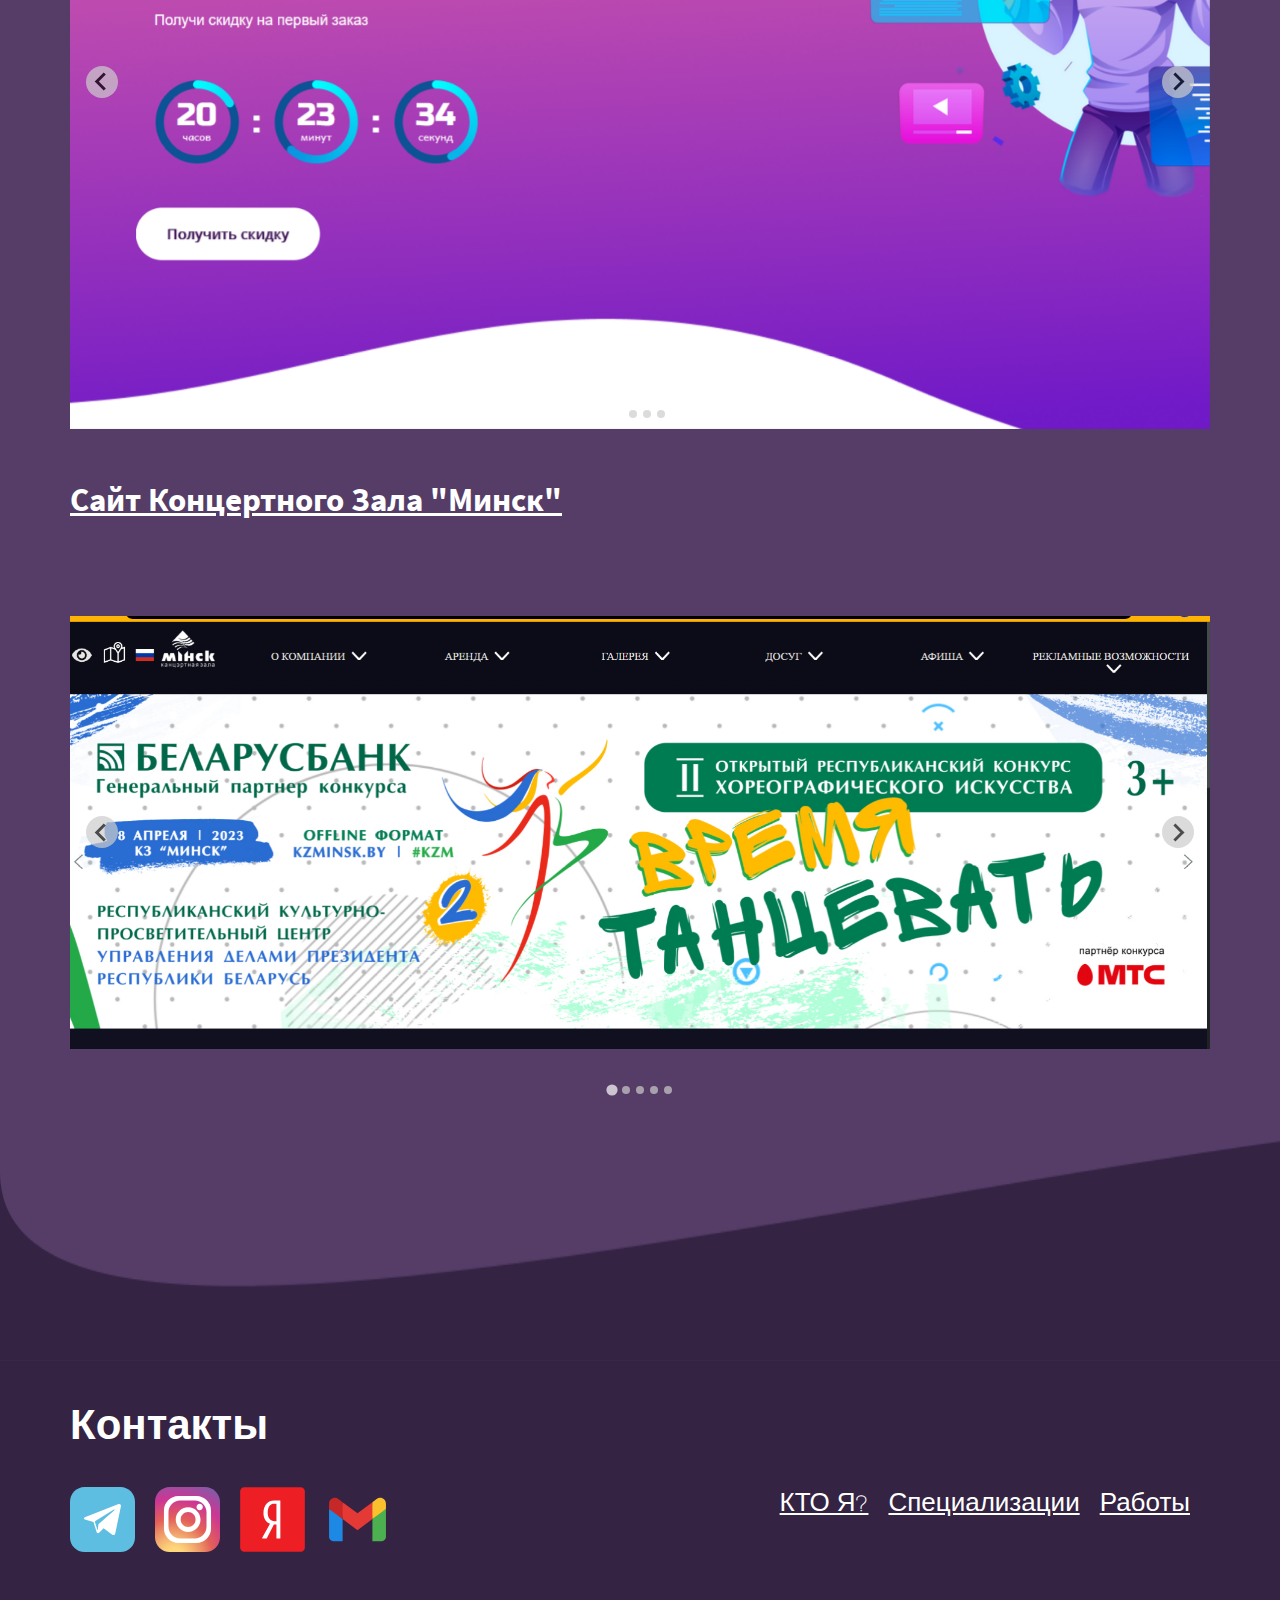
==== commit 01795ea2: "Update index.html" ====
--- a/index.html
+++ b/index.html
@@ -227,19 +227,19 @@
                     <div class="works-work-slider__track splide__track">
                         <div class="works-work-slider__list splide__list">
                             <div class="works-work-slider__slide splide__slide">
-                                <img src="assets/img/kzminsk/slide01.PNG" alt="" class="works-work-slider__img">
-                            </div>
-                            <div class="works-work-slider__slide splide__slide">
-                                <img src="assets/img/kzminsk/slide02.PNG" alt="" class="works-work-slider__img">
-                            </div>
-                            <div class="works-work-slider__slide splide__slide">
-                                <img src="assets/img/kzminsk/slide03.PNG" alt="" class="works-work-slider__img">
-                            </div>
-                            <div class="works-work-slider__slide splide__slide">
-                                <img src="assets/img/kzminsk/slide04.PNG" alt="" class="works-work-slider__img">
-                            </div>
-                            <div class="works-work-slider__slide splide__slide">
-                                <img src="assets/img/kzminsk/slide05.PNG" alt="" class="works-work-slider__img">
+                                <img src="assets/img/kzminsk/slide01.png" alt="" class="works-work-slider__img">
+                            </div>
+                            <div class="works-work-slider__slide splide__slide">
+                                <img src="assets/img/kzminsk/slide02.png" alt="" class="works-work-slider__img">
+                            </div>
+                            <div class="works-work-slider__slide splide__slide">
+                                <img src="assets/img/kzminsk/slide03.png" alt="" class="works-work-slider__img">
+                            </div>
+                            <div class="works-work-slider__slide splide__slide">
+                                <img src="assets/img/kzminsk/slide04.png" alt="" class="works-work-slider__img">
+                            </div>
+                            <div class="works-work-slider__slide splide__slide">
+                                <img src="assets/img/kzminsk/slide05.png" alt="" class="works-work-slider__img">
                             </div>
                         </div>
                     </div>
@@ -294,4 +294,4 @@
     })
 </script>
 </body>
-</html>+</html>
--- a/assets/css/index.css
+++ b/assets/css/index.css
@@ -331,7 +331,7 @@
 .footer__body {
   height: 100%;
   width: 100%;
-  background-color: #342342;
+  background-color: rgb(52 35 66);
   padding: 40px 0 50px;
 }
 .footer__title {
@@ -403,7 +403,7 @@
 .who-am-i__body {
   height: 100%;
   width: 100%;
-  background-color: #2F2239;
+  background-color: rgb(47 34 57);
 }
 .who-am-i__before-wave, .who-am-i__after-wave {
   min-width: 1922px;
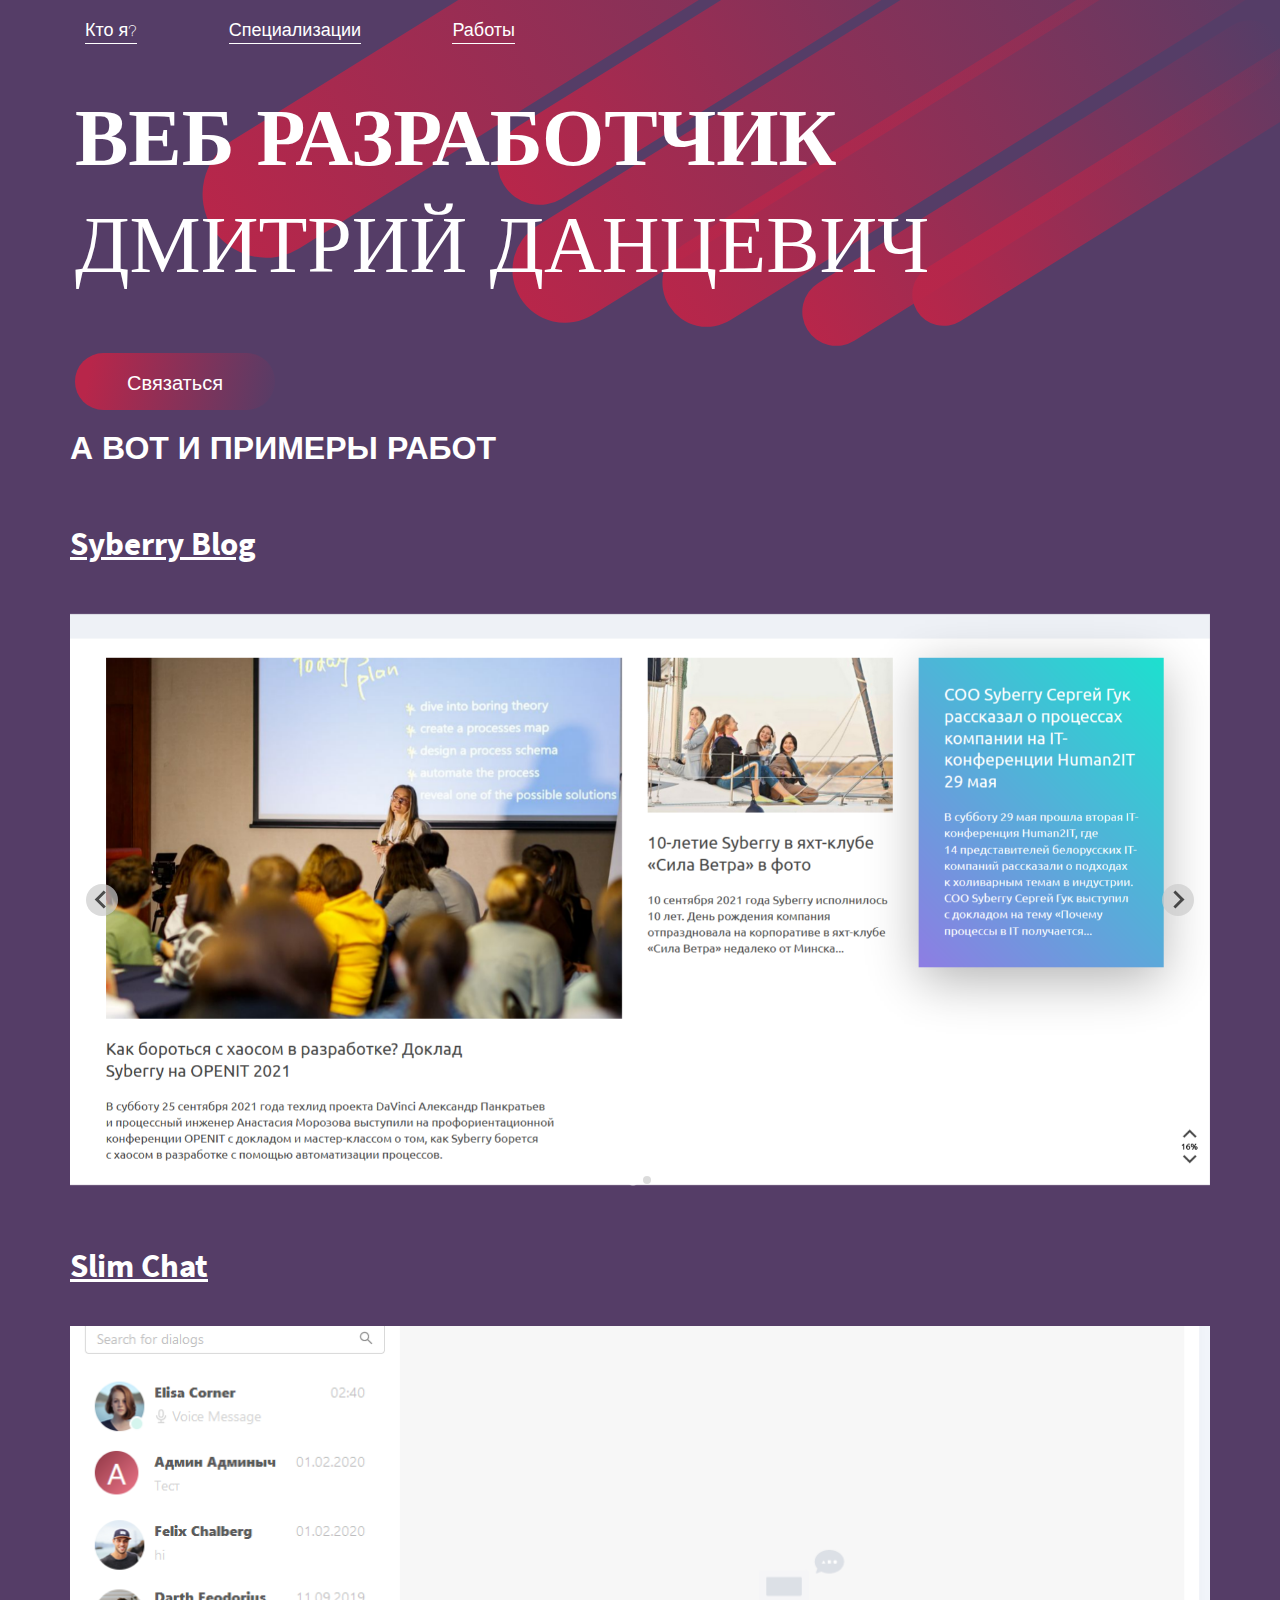
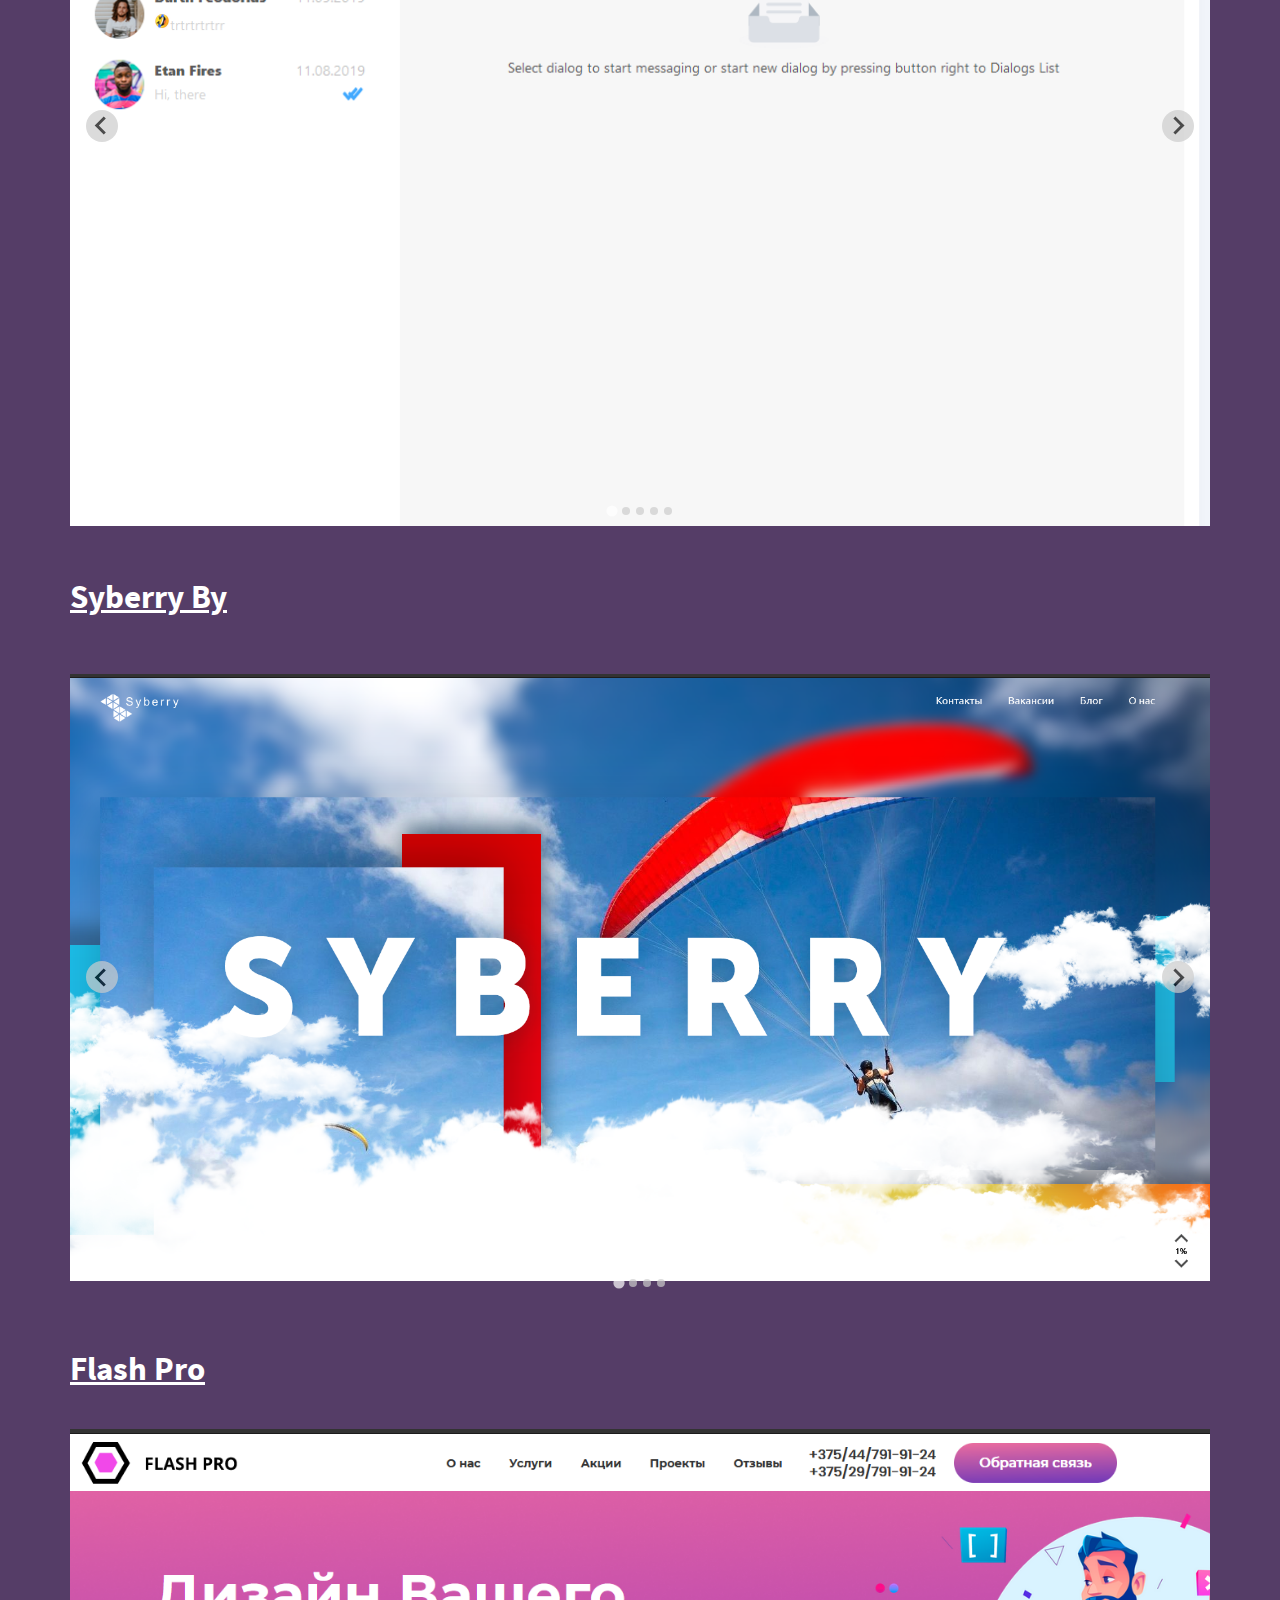
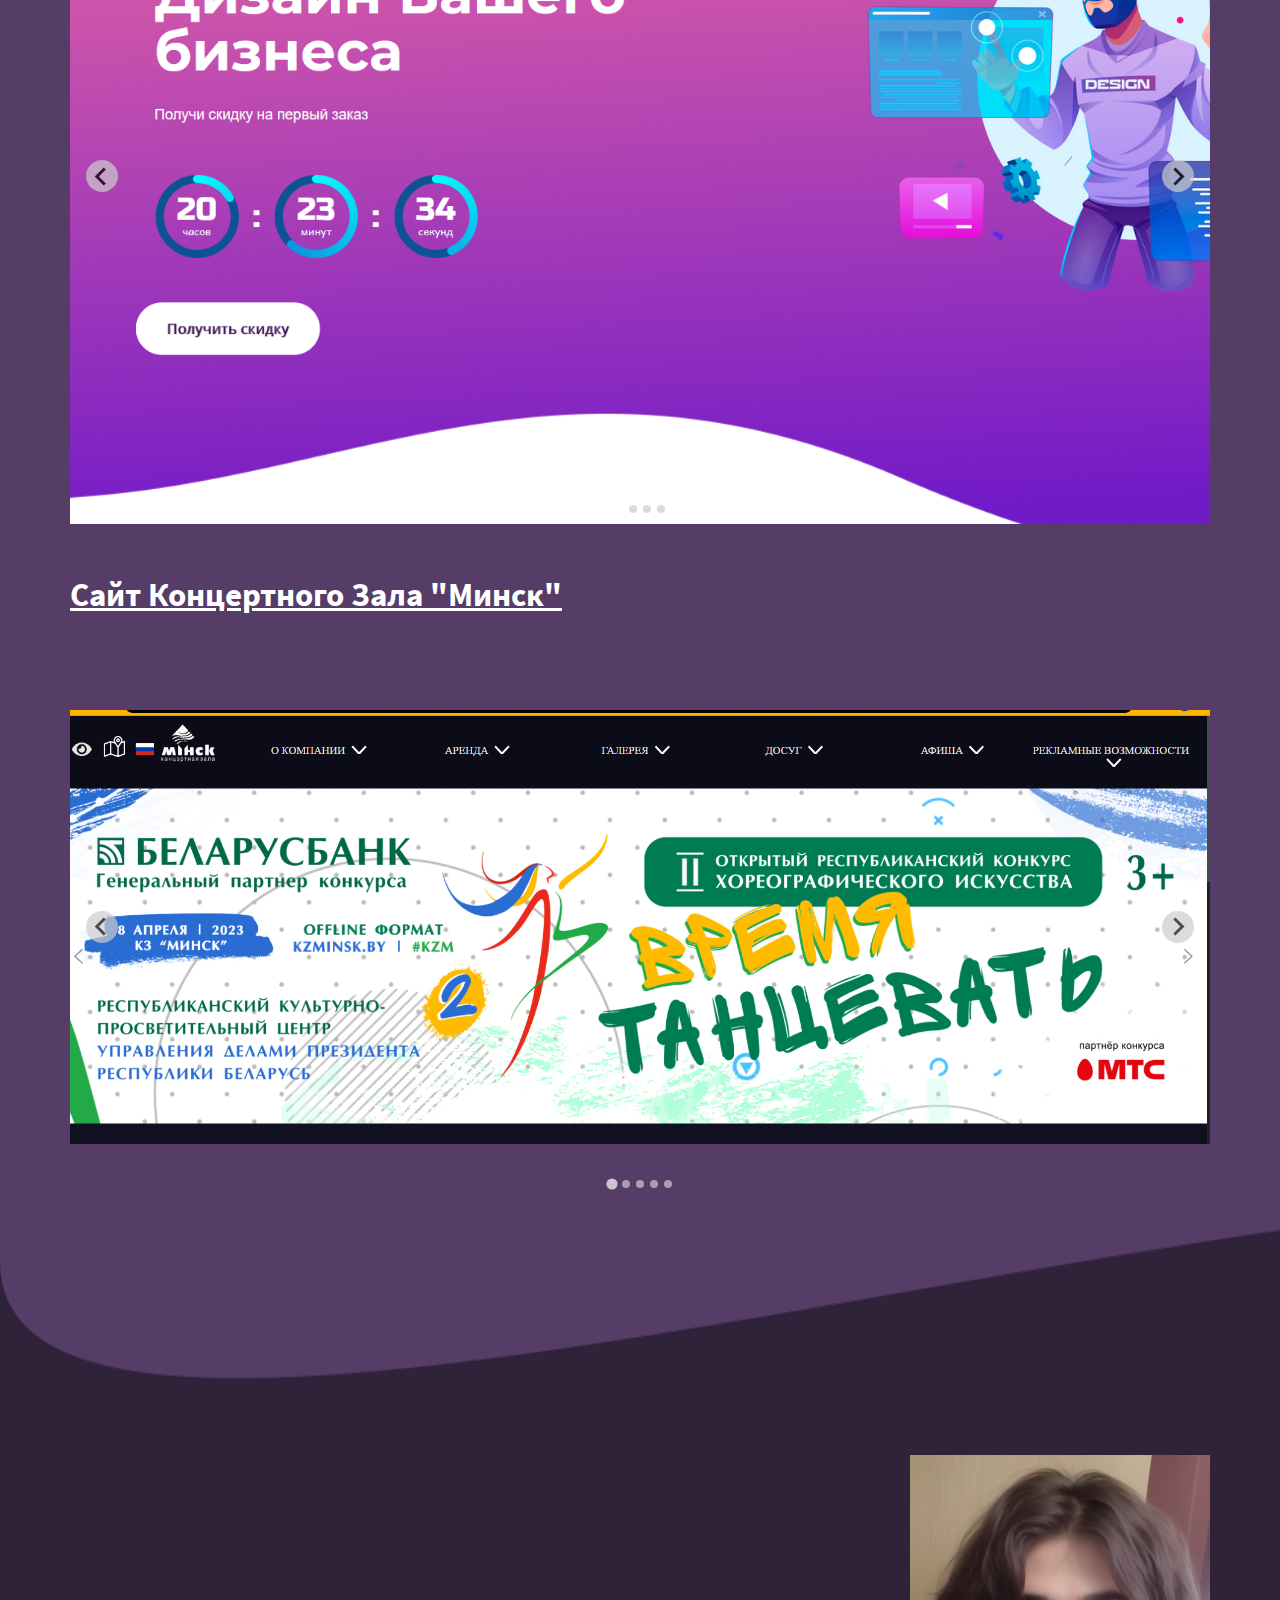
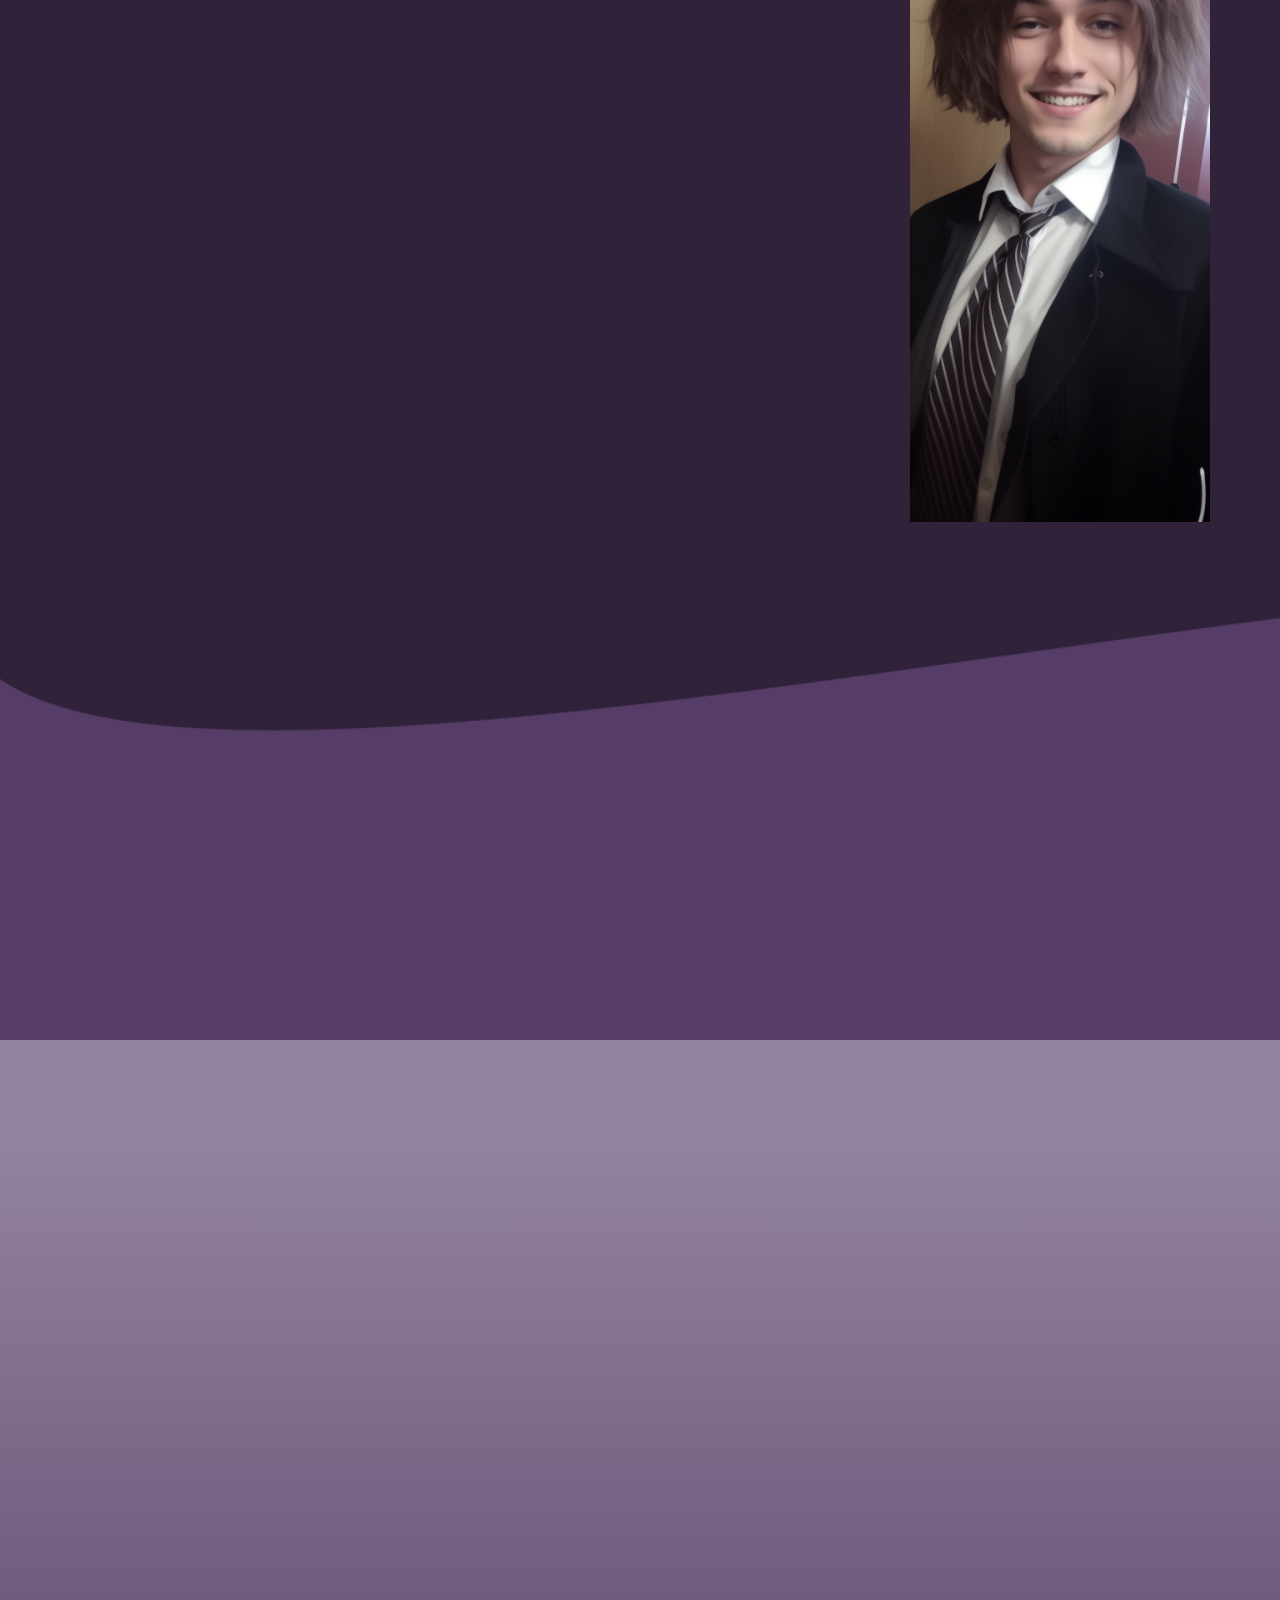
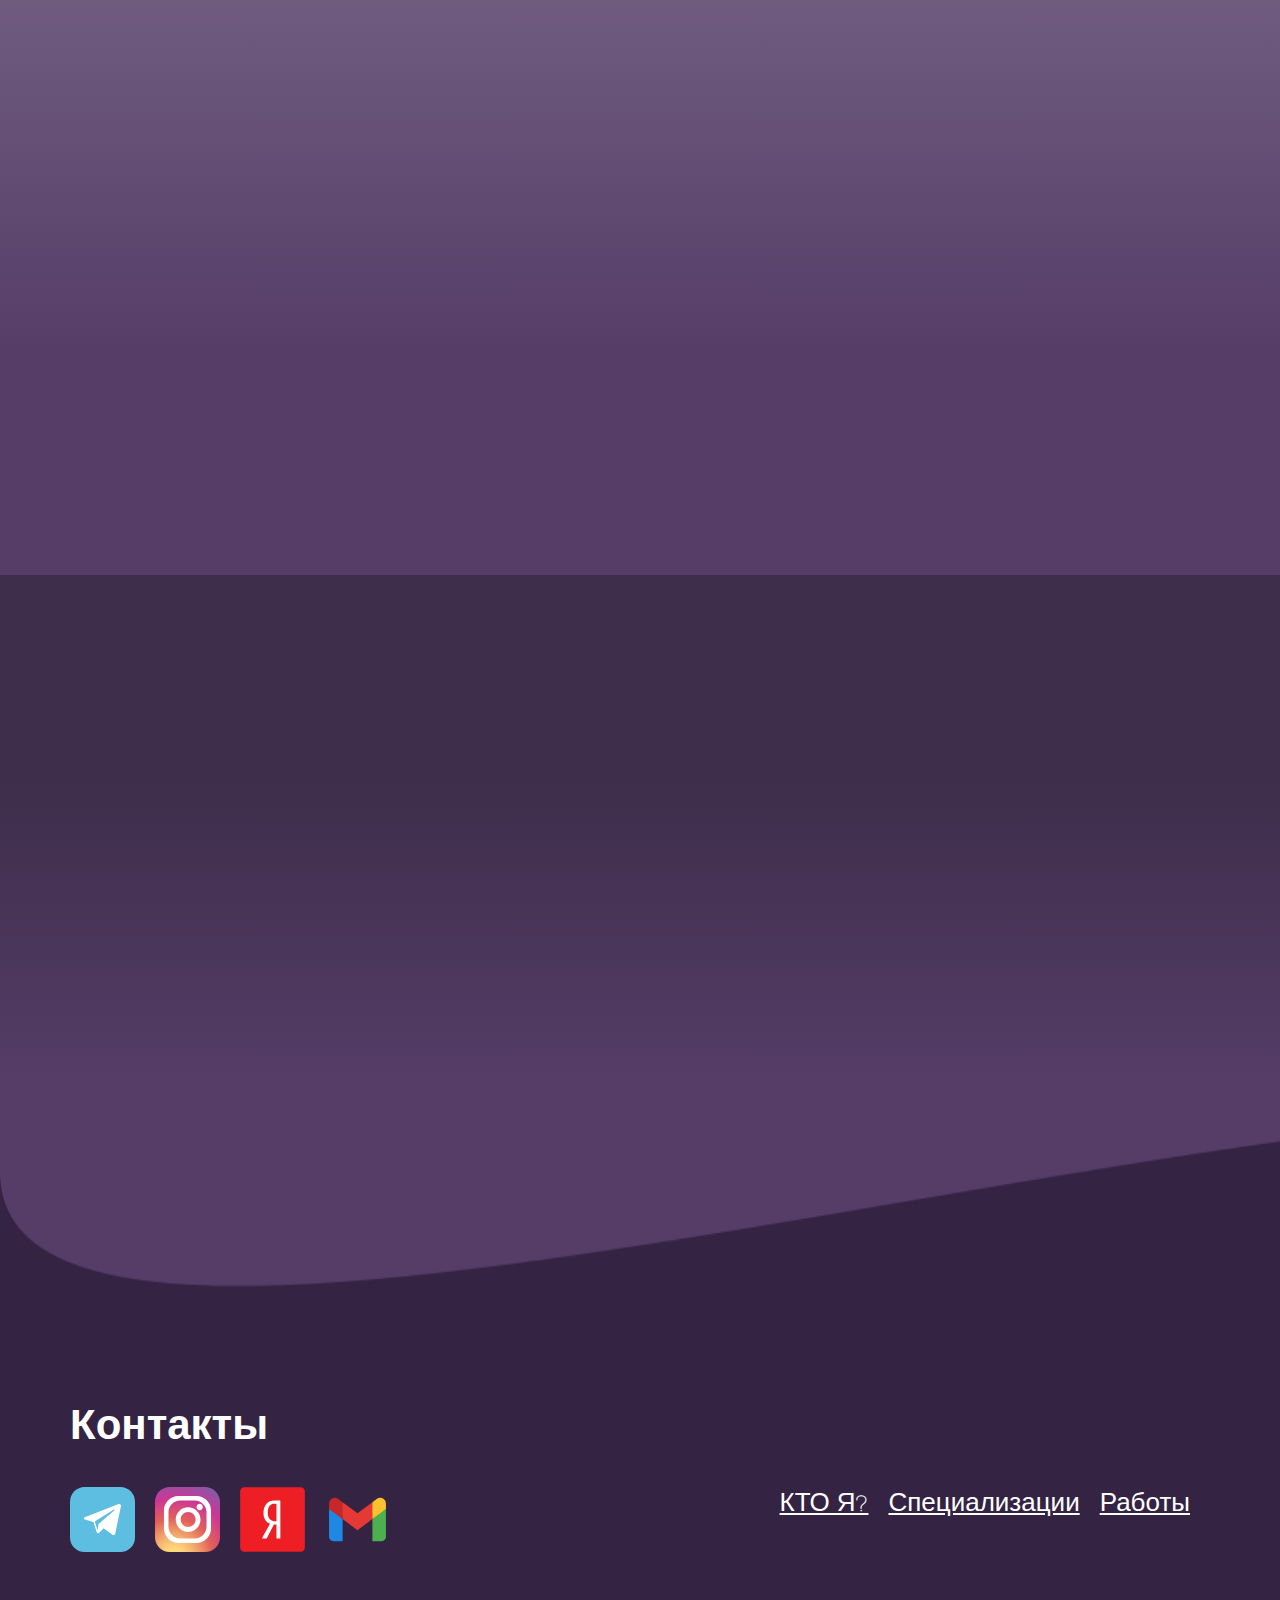
==== commit c10e7cf1: "Update English version + Change structure" ====
--- a/index.html
+++ b/index.html
@@ -34,6 +34,116 @@
     </div>
 </header>
 <main>
+    <section id="works" class="works">
+        <div class="container">
+            <h1 class="works__title">А ВОТ И ПРИМЕРЫ РАБОТ</h1>
+            <div class="works-work">
+                <h4 class="works-work__title"><a href="https://blog.syberry.by" class="works-work__link">Syberry Blog</a></h4>
+                <div class="works-work-slider syberry-blog splide">
+                    <div class="works-work-slider__track splide__track">
+                        <div class="works-work-slider__list splide__list">
+                            <div class="works-work-slider__slide splide__slide">
+                                <img src="assets/img/syberry-blog/slide01.PNG" alt="" class="works-work-slider__img">
+                            </div>
+                            <div class="works-work-slider__slide splide__slide">
+                                <img src="assets/img/syberry-blog/slide02.PNG" alt="" class="works-work-slider__img">
+                            </div>
+                        </div>
+                    </div>
+                </div>
+            </div>
+            <div class="works-work">
+                <h4 class="works-work__title"><a href="https://slim-chat.herokuapp.com" class="works-work__link">Slim Chat</a></h4>
+                <div class="works-work-slider slim-chat splide">
+                    <div class="works-work-slider__track splide__track">
+                        <div class="works-work-slider__list splide__list">
+                            <div class="works-work-slider__slide splide__slide">
+                                <img src="assets/img/slim-chat/slide01.PNG" alt="" class="works-work-slider__img">
+                            </div>
+                            <div class="works-work-slider__slide splide__slide">
+                                <img src="assets/img/slim-chat/slide02.PNG" alt="" class="works-work-slider__img">
+                            </div>
+                            <div class="works-work-slider__slide splide__slide">
+                                <img src="assets/img/slim-chat/slide03.PNG" alt="" class="works-work-slider__img">
+                            </div>
+                            <div class="works-work-slider__slide splide__slide">
+                                <img src="assets/img/slim-chat/slide04.PNG" alt="" class="works-work-slider__img">
+                            </div>
+                            <div class="works-work-slider__slide splide__slide">
+                                <img src="assets/img/slim-chat/slide05.PNG" alt="" class="works-work-slider__img">
+                            </div>
+                        </div>
+                    </div>
+                </div>
+            </div>
+            <div class="works-work">
+                <h4 class="works-work__title"><a href="https://syberry.by" class="works-work__link">Syberry By</a></h4>
+                <div class="works-work-slider syberry-by splide">
+                    <div class="works-work-slider__track splide__track">
+                        <div class="works-work-slider__list splide__list">
+                            <div class="works-work-slider__slide splide__slide">
+                                <img src="assets/img/syberry-by/slide01.PNG" alt="" class="works-work-slider__img">
+                            </div>
+                            <div class="works-work-slider__slide splide__slide">
+                                <img src="assets/img/syberry-by/slide02.PNG" alt="" class="works-work-slider__img">
+                            </div>
+                            <div class="works-work-slider__slide splide__slide">
+                                <img src="assets/img/syberry-by/slide03.PNG" alt="" class="works-work-slider__img">
+                            </div>
+                            <div class="works-work-slider__slide splide__slide">
+                                <img src="assets/img/syberry-by/slide04.PNG" alt="" class="works-work-slider__img">
+                            </div>
+                        </div>
+                    </div>
+                </div>
+            </div>
+            <div class="works-work">
+                <h4 class="works-work__title"><a href="https://flash-pro.by" class="works-work__link">Flash Pro</a></h4>
+                <div class="works-work-slider flash-pro splide">
+                    <div class="works-work-slider__track splide__track">
+                        <div class="works-work-slider__list splide__list">
+                            <div class="works-work-slider__slide splide__slide">
+                                <img src="assets/img/flash-pro/slide01.PNG" alt="" class="works-work-slider__img">
+                            </div>
+                            <div class="works-work-slider__slide splide__slide">
+                                <img src="assets/img/flash-pro/slide02.PNG" alt="" class="works-work-slider__img">
+                            </div>
+                            <div class="works-work-slider__slide splide__slide">
+                                <img src="assets/img/flash-pro/slide03.PNG" alt="" class="works-work-slider__img">
+                            </div>
+                            <div class="works-work-slider__slide splide__slide">
+                                <img src="assets/img/flash-pro/slide04.PNG" alt="" class="works-work-slider__img">
+                            </div>
+                        </div>
+                    </div>
+                </div>
+            </div>
+            <div class="works-work">
+                <h4 class="works-work__title"><a href="https://kzminsk.by" class="works-work__link">Сайт Концертного Зала "Минск"</a></h4>
+                <div class="works-work-slider kzminsk splide">
+                    <div class="works-work-slider__track splide__track">
+                        <div class="works-work-slider__list splide__list">
+                            <div class="works-work-slider__slide splide__slide">
+                                <img src="assets/img/kzminsk/slide01.png" alt="" class="works-work-slider__img">
+                            </div>
+                            <div class="works-work-slider__slide splide__slide">
+                                <img src="assets/img/kzminsk/slide02.png" alt="" class="works-work-slider__img">
+                            </div>
+                            <div class="works-work-slider__slide splide__slide">
+                                <img src="assets/img/kzminsk/slide03.png" alt="" class="works-work-slider__img">
+                            </div>
+                            <div class="works-work-slider__slide splide__slide">
+                                <img src="assets/img/kzminsk/slide04.png" alt="" class="works-work-slider__img">
+                            </div>
+                            <div class="works-work-slider__slide splide__slide">
+                                <img src="assets/img/kzminsk/slide05.png" alt="" class="works-work-slider__img">
+                            </div>
+                        </div>
+                    </div>
+                </div>
+            </div>
+        </div>
+    </section>
     <section id="whoami" class="who-am-i">
         <img src="assets/img/who-am-i-top-wave.png" alt="" class="who-am-i__before-wave">
         <div class="who-am-i__body">
@@ -45,7 +155,7 @@
                             <p class="who-am-i-column-item__text wow animate__animated animate__fadeInLeft">
                                 Меня зовут Дмитрий, я веб разработчик из Беларуси. Основная моя специализация - создание веб приложений и сайтов под ключ.
                                 Основу своих навыков я получил на курсе по разработке Веб Сайтов от IT Академии "ШАГ". Далее я прошёл долгий путь самообразования и работы на различных проектах, список которых будет ниже.
-                                На данный момент я являюсь специалистом среднего уровня, способный справиться с множеством проектов в одиночку, и практически с любым проектом при работе в хорошей и сплочённой команде.
+                                На данный момент я являюсь высококлассным специалистом, способный справиться с множеством проектов в одиночку, и практически с любым проектом при работе в хорошей и сплочённой команде.
                                 Мои коммуникативные навыки и нацеленность на результат отлично помогают мне в этом. Ко всему прочему я владею английским языком на уровне C1, что позволяет мне увеличивать диапазон своих возможностей для реализации.
                             </p>
                         </div>
@@ -133,116 +243,6 @@
                     <span class="technologies-item__text">
                         Wordpress - Эта CMS даёт огромное количество возможностей благодаря плагинам, я использую её в случае если нет какого-либо специализированного решения.
                     </span>
-                </div>
-            </div>
-        </div>
-    </section>
-    <section id="works" class="works">
-        <div class="container">
-            <h1 class="works__title">А ВОТ И ПРИМЕРЫ РАБОТ</h1>
-            <div class="works-work">
-                <h4 class="works-work__title"><a href="https://blog.syberry.by" class="works-work__link">Syberry Blog</a></h4>
-                <div class="works-work-slider syberry-blog splide">
-                    <div class="works-work-slider__track splide__track">
-                        <div class="works-work-slider__list splide__list">
-                            <div class="works-work-slider__slide splide__slide">
-                                <img src="assets/img/syberry-blog/slide01.PNG" alt="" class="works-work-slider__img">
-                            </div>
-                            <div class="works-work-slider__slide splide__slide">
-                                <img src="assets/img/syberry-blog/slide02.PNG" alt="" class="works-work-slider__img">
-                            </div>
-                        </div>
-                    </div>
-                </div>
-            </div>
-            <div class="works-work">
-                <h4 class="works-work__title"><a href="https://slim-chat.herokuapp.com" class="works-work__link">Slim Chat</a></h4>
-                <div class="works-work-slider slim-chat splide">
-                    <div class="works-work-slider__track splide__track">
-                        <div class="works-work-slider__list splide__list">
-                            <div class="works-work-slider__slide splide__slide">
-                                <img src="assets/img/slim-chat/slide01.PNG" alt="" class="works-work-slider__img">
-                            </div>
-                            <div class="works-work-slider__slide splide__slide">
-                                <img src="assets/img/slim-chat/slide02.PNG" alt="" class="works-work-slider__img">
-                            </div>
-                            <div class="works-work-slider__slide splide__slide">
-                                <img src="assets/img/slim-chat/slide03.PNG" alt="" class="works-work-slider__img">
-                            </div>
-                            <div class="works-work-slider__slide splide__slide">
-                                <img src="assets/img/slim-chat/slide04.PNG" alt="" class="works-work-slider__img">
-                            </div>
-                            <div class="works-work-slider__slide splide__slide">
-                                <img src="assets/img/slim-chat/slide05.PNG" alt="" class="works-work-slider__img">
-                            </div>
-                        </div>
-                    </div>
-                </div>
-            </div>
-            <div class="works-work">
-                <h4 class="works-work__title"><a href="https://syberry.by" class="works-work__link">Syberry By</a></h4>
-                <div class="works-work-slider syberry-by splide">
-                    <div class="works-work-slider__track splide__track">
-                        <div class="works-work-slider__list splide__list">
-                            <div class="works-work-slider__slide splide__slide">
-                                <img src="assets/img/syberry-by/slide01.PNG" alt="" class="works-work-slider__img">
-                            </div>
-                            <div class="works-work-slider__slide splide__slide">
-                                <img src="assets/img/syberry-by/slide02.PNG" alt="" class="works-work-slider__img">
-                            </div>
-                            <div class="works-work-slider__slide splide__slide">
-                                <img src="assets/img/syberry-by/slide03.PNG" alt="" class="works-work-slider__img">
-                            </div>
-                            <div class="works-work-slider__slide splide__slide">
-                                <img src="assets/img/syberry-by/slide04.PNG" alt="" class="works-work-slider__img">
-                            </div>
-                        </div>
-                    </div>
-                </div>
-            </div>
-            <div class="works-work">
-                <h4 class="works-work__title"><a href="https://flash-pro.by" class="works-work__link">Flash Pro</a></h4>
-                <div class="works-work-slider flash-pro splide">
-                    <div class="works-work-slider__track splide__track">
-                        <div class="works-work-slider__list splide__list">
-                            <div class="works-work-slider__slide splide__slide">
-                                <img src="assets/img/flash-pro/slide01.PNG" alt="" class="works-work-slider__img">
-                            </div>
-                            <div class="works-work-slider__slide splide__slide">
-                                <img src="assets/img/flash-pro/slide02.PNG" alt="" class="works-work-slider__img">
-                            </div>
-                            <div class="works-work-slider__slide splide__slide">
-                                <img src="assets/img/flash-pro/slide03.PNG" alt="" class="works-work-slider__img">
-                            </div>
-                            <div class="works-work-slider__slide splide__slide">
-                                <img src="assets/img/flash-pro/slide04.PNG" alt="" class="works-work-slider__img">
-                            </div>
-                        </div>
-                    </div>
-                </div>
-            </div>
-            <div class="works-work">
-                <h4 class="works-work__title"><a href="https://kzminsk.by" class="works-work__link">Сайт Концертного Зала "Минск"</a></h4>
-                <div class="works-work-slider kzminsk splide">
-                    <div class="works-work-slider__track splide__track">
-                        <div class="works-work-slider__list splide__list">
-                            <div class="works-work-slider__slide splide__slide">
-                                <img src="assets/img/kzminsk/slide01.png" alt="" class="works-work-slider__img">
-                            </div>
-                            <div class="works-work-slider__slide splide__slide">
-                                <img src="assets/img/kzminsk/slide02.png" alt="" class="works-work-slider__img">
-                            </div>
-                            <div class="works-work-slider__slide splide__slide">
-                                <img src="assets/img/kzminsk/slide03.png" alt="" class="works-work-slider__img">
-                            </div>
-                            <div class="works-work-slider__slide splide__slide">
-                                <img src="assets/img/kzminsk/slide04.png" alt="" class="works-work-slider__img">
-                            </div>
-                            <div class="works-work-slider__slide splide__slide">
-                                <img src="assets/img/kzminsk/slide05.png" alt="" class="works-work-slider__img">
-                            </div>
-                        </div>
-                    </div>
                 </div>
             </div>
         </div>
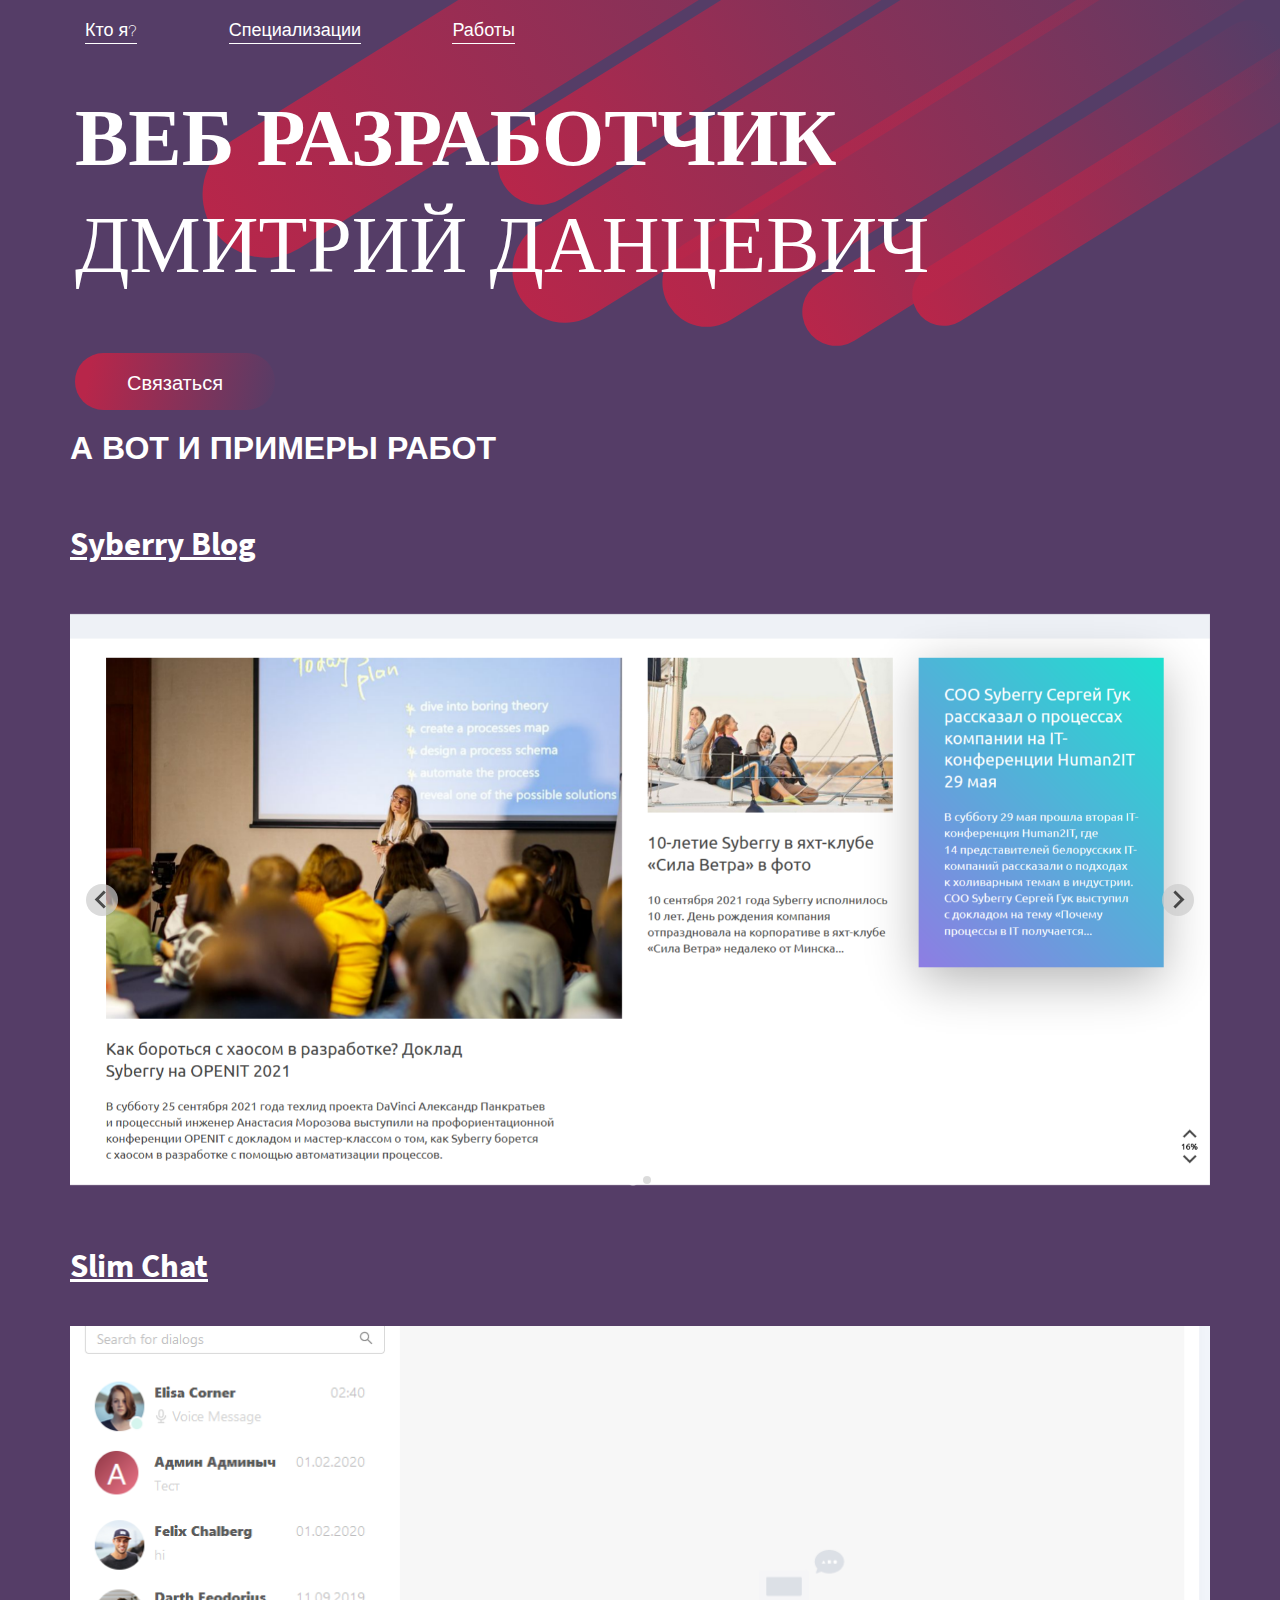
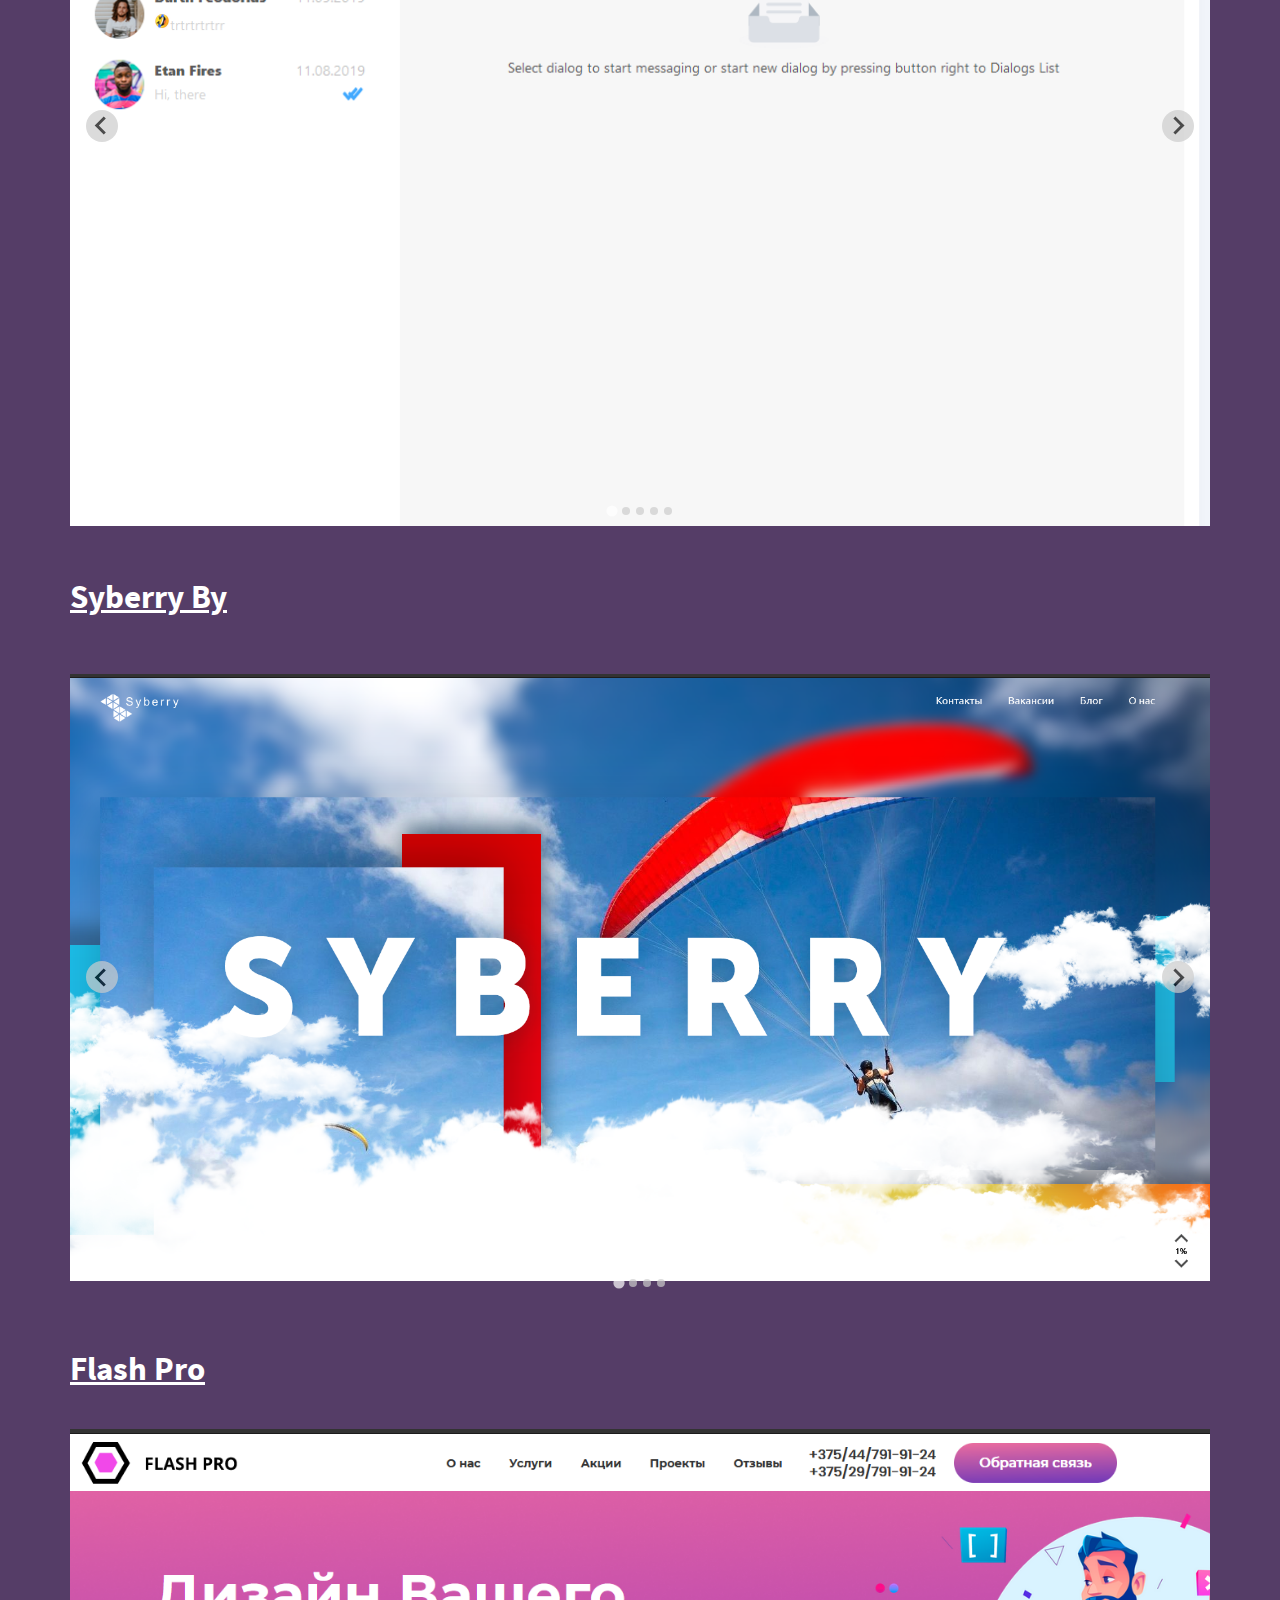
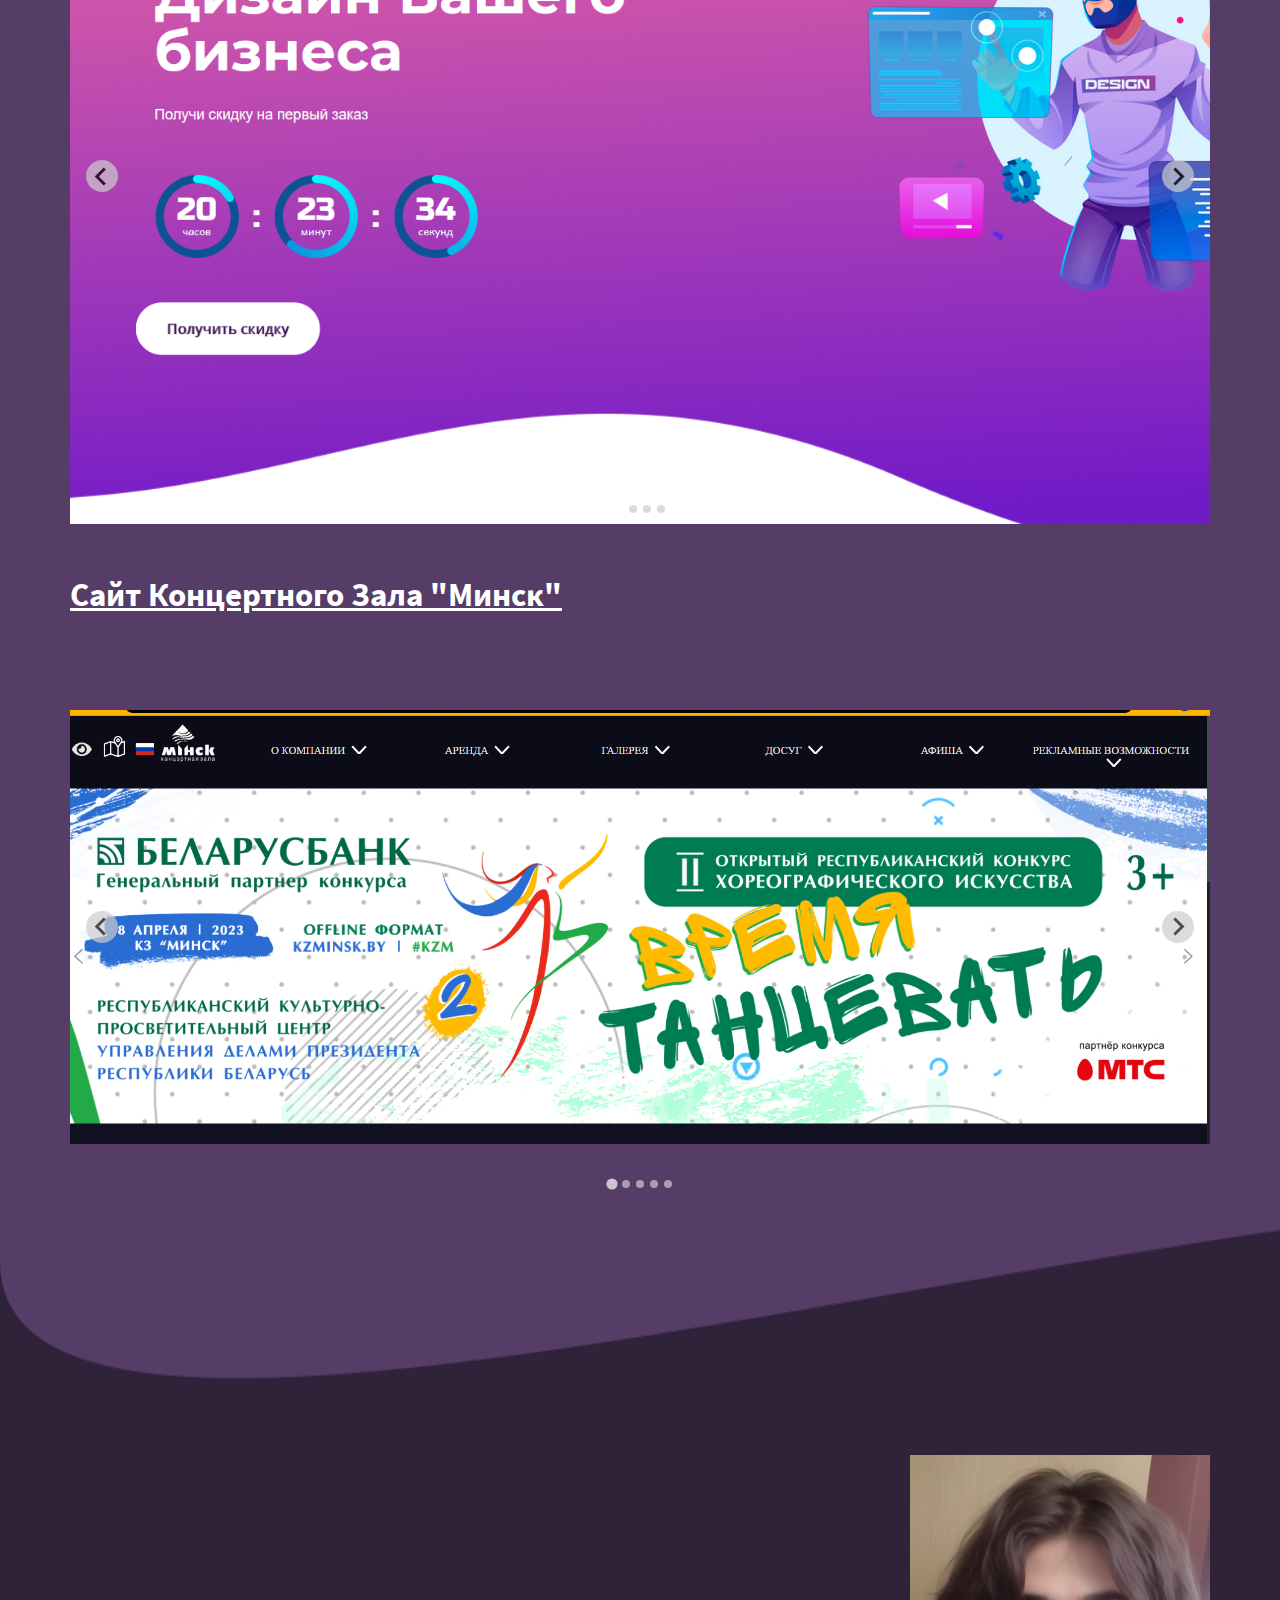
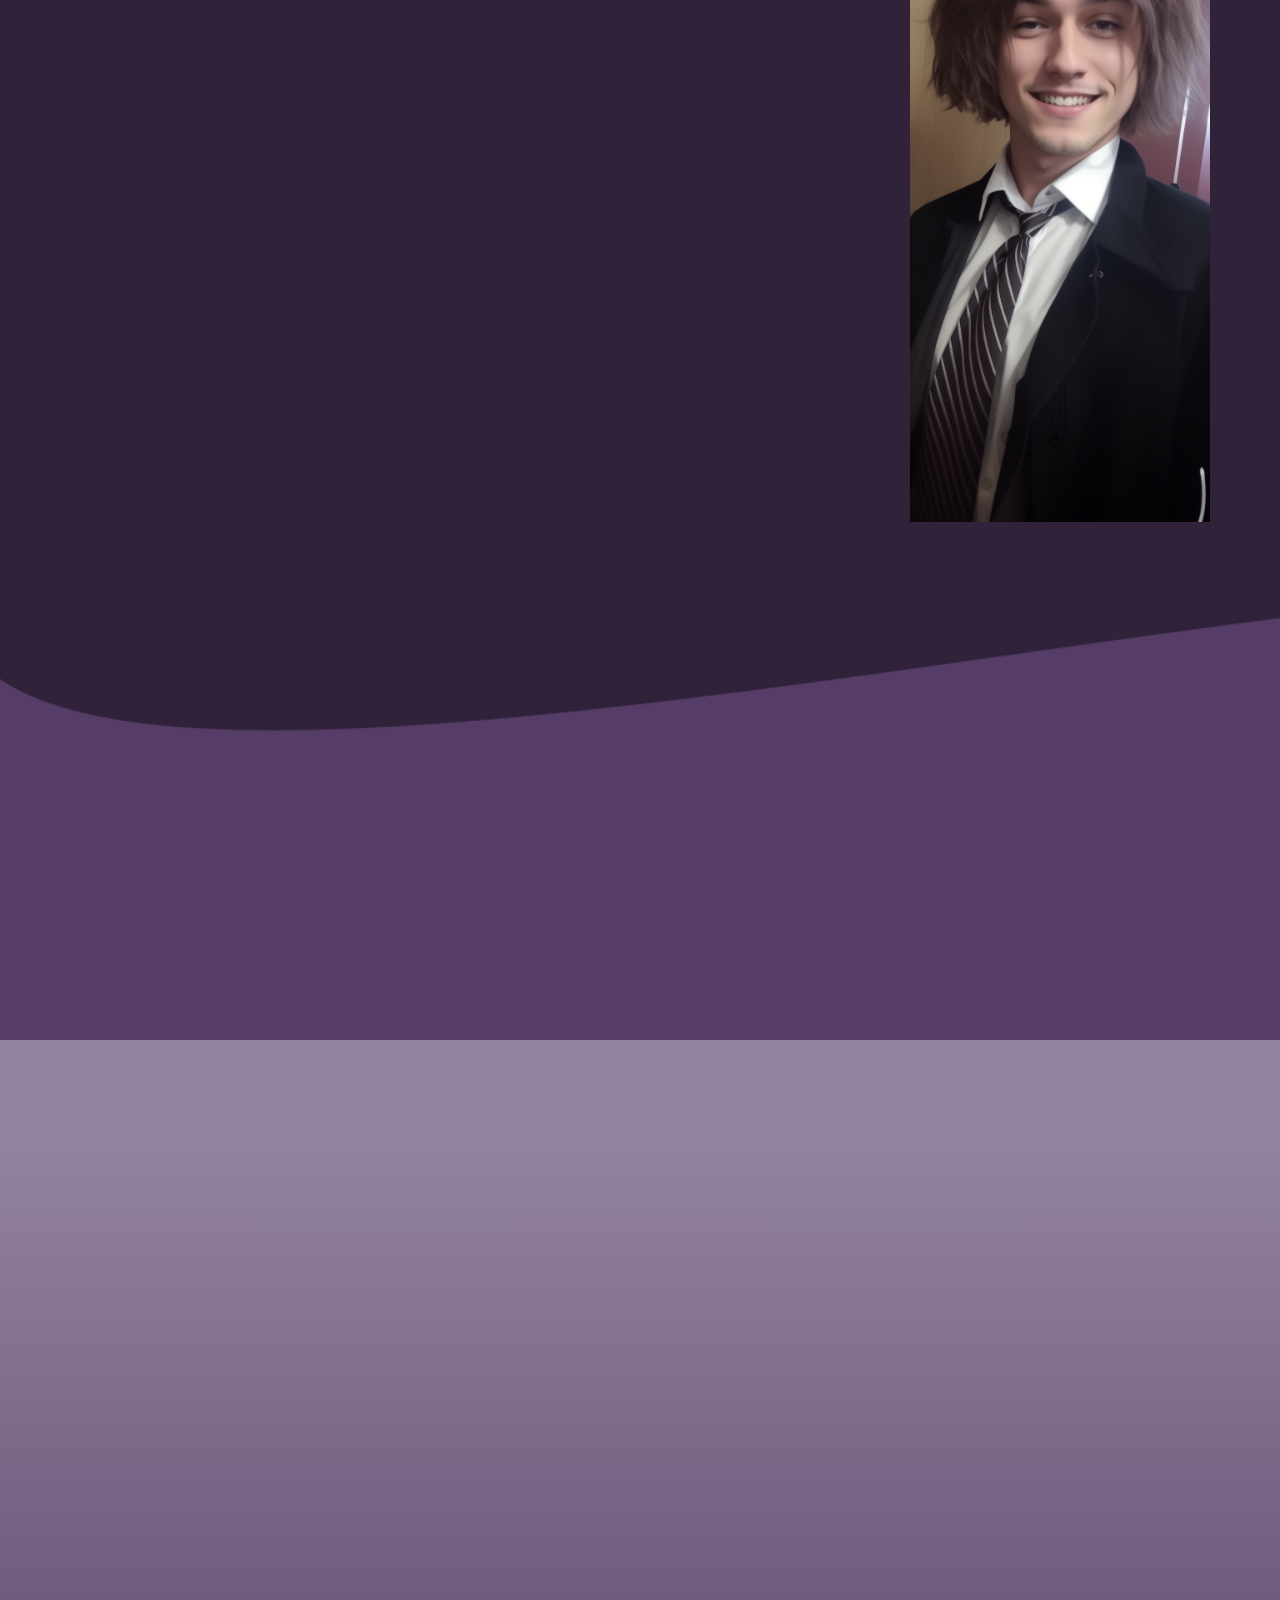
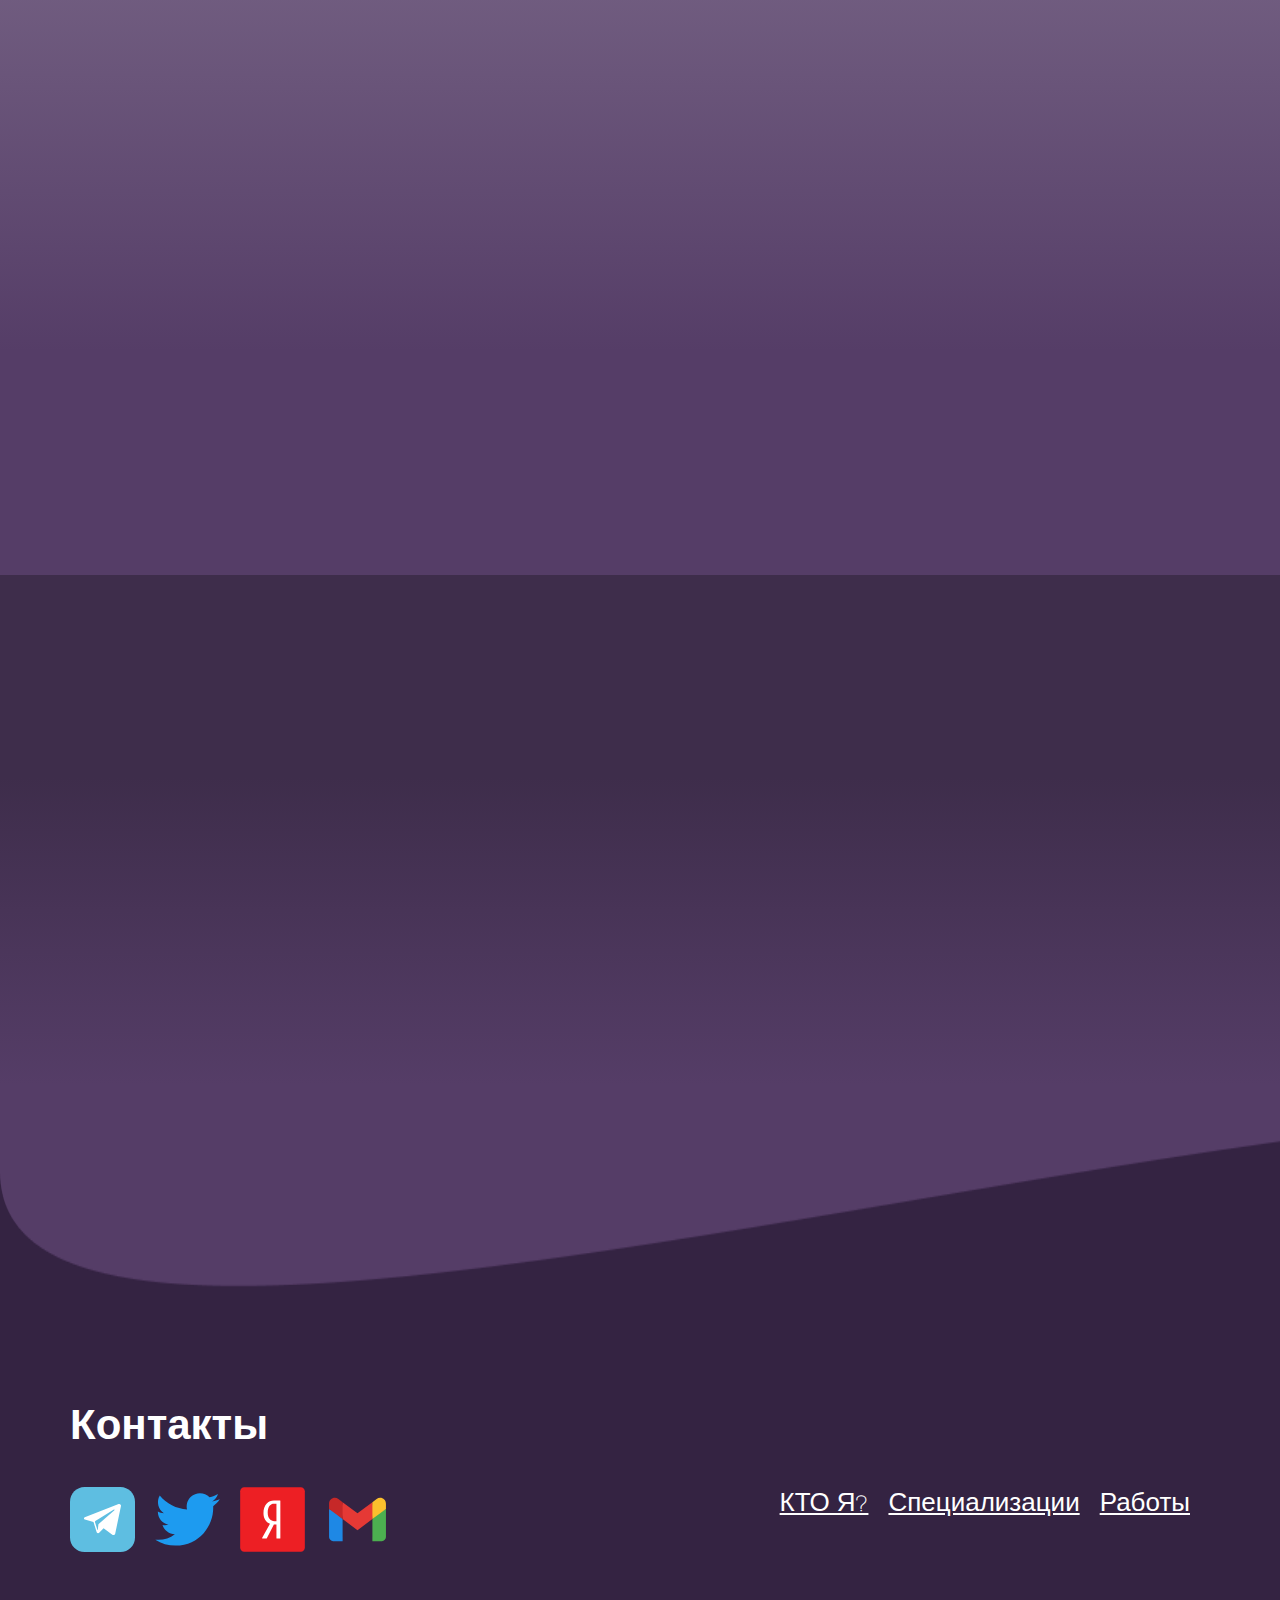
==== commit f85496d7: "Update contacts" ====
--- a/index.html
+++ b/index.html
@@ -258,8 +258,8 @@
                     <a href="https://t.me/dedretrowave" class="footer-contacts__link">
                         <img src="assets/img/telegram.svg" alt="" class="footer-contacts__icon">
                     </a>
-                    <a href="https://www.instagram.com/dedretrowave/" class="footer-contacts__link">
-                        <img src="assets/img/instagram.svg" alt="" class="footer-contacts__icon">
+                    <a href="https://www.twitter.com/dedretrowave/" class="footer-contacts__link">
+                        <img src="assets/img/twitter.svg" alt="" class="footer-contacts__icon">
                     </a>
                     <a href="mailto:pvrvd0x-mail@yandex.ru" class="footer-contacts__link">
                         <img src="assets/img/yandex-mail.svg" alt="" class="footer-contacts__icon">
